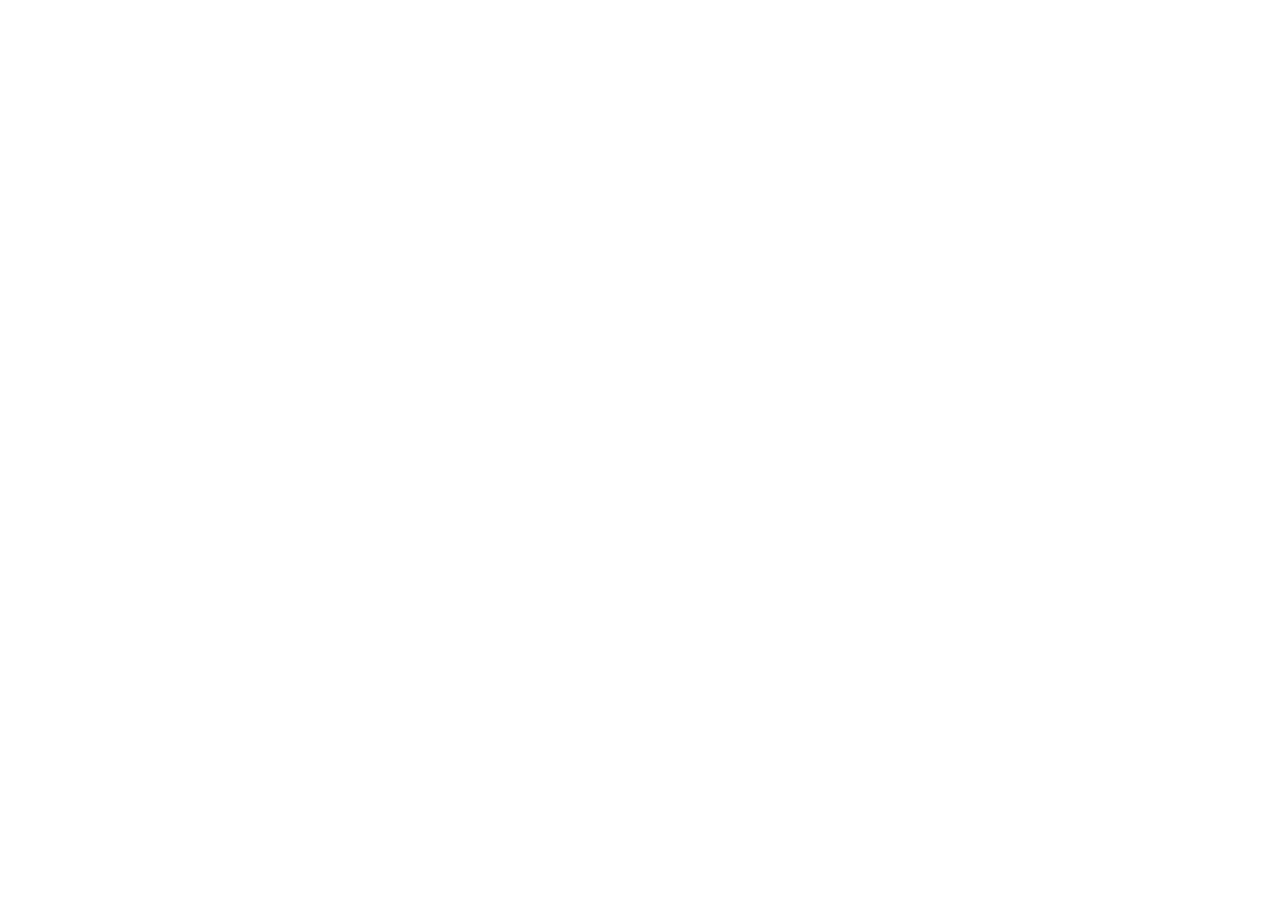
==== index.html @ 2df3470f "fix" ====
<html xmlns="http://www.w3.org/1999/xhtml" lang="en">

<head>
  <meta http-equiv="Content-Type" content="text/html; charset=utf-8" />
  <meta name="description"
    content="HTTrack is an easy-to-use website mirror utility. It allows you to download a World Wide website from the Internet to a local directory,building recursively all structures, getting html, images, and other files from the server to your computer. Links are rebuiltrelatively so that you can freely browse to the local site (works with any browser). You can mirror several sites together so that you can jump from one toanother. You can, also, update an existing mirror site, or resume an interrupted download. The robot is fully configurable, with an integrated help" />
  <meta name="keywords"
    content="httrack, HTTRACK, HTTrack, winhttrack, WINHTTRACK, WinHTTrack, offline browser, web mirror utility, aspirateur web, surf offline, web capture, www mirror utility, browse offline, local  site builder, website mirroring, aspirateur www, internet grabber, capture de site web, internet tool, hors connexion, unix, dos, windows 95, windows 98, solaris, ibm580, AIX 4.0, HTS, HTGet, web aspirator, web aspirateur, libre, GPL, GNU, free software" />
  <title>Local index - HTTrack Website Copier</title>
  <!-- Mirror and index made by HTTrack Website Copier/3.49-2 [XR&CO'2014] -->
  <style type="text/css">
    <!--
    body {
      margin: 0;
      padding: 0;
      margin-bottom: 15px;
      margin-top: 8px;
      background: #77b;
    }

    body,
    td {
      font: 14px "Trebuchet MS", Verdana, Arial, Helvetica, sans-serif;
    }

    #subTitle {
      background: #000;
      color: #fff;
      padding: 4px;
      font-weight: bold;
    }

    #siteNavigation a,
    #siteNavigation .current {
      font-weight: bold;
      color: #448;
    }

    #siteNavigation a:link {
      text-decoration: none;
    }

    #siteNavigation a:visited {
      text-decoration: none;
    }

    #siteNavigation .current {
      background-color: #ccd;
    }

    #siteNavigation a:hover {
      text-decoration: none;
      background-color: #fff;
      color: #000;
    }

    #siteNavigation a:active {
      text-decoration: none;
      background-color: #ccc;
    }


    a:link {
      text-decoration: underline;
      color: #00f;
    }

    a:visited {
      text-decoration: underline;
      color: #000;
    }

    a:hover {
      text-decoration: underline;
      color: #c00;
    }

    a:active {
      text-decoration: underline;
    }

    #pageContent {
      clear: both;
      border-bottom: 6px solid #000;
      padding: 10px;
      padding-top: 20px;
      line-height: 1.65em;
      background-image: url(backblue.gif);
      background-repeat: no-repeat;
      background-position: top right;
    }

    #pageContent,
    #siteNavigation {
      background-color: #ccd;
    }


    .imgLeft {
      float: left;
      margin-right: 10px;
      margin-bottom: 10px;
    }

    .imgRight {
      float: right;
      margin-left: 10px;
      margin-bottom: 10px;
    }

    hr {
      height: 1px;
      color: #000;
      background-color: #000;
      margin-bottom: 15px;
    }

    h1 {
      margin: 0;
      font-weight: bold;
      font-size: 2em;
    }

    h2 {
      margin: 0;
      font-weight: bold;
      font-size: 1.6em;
    }

    h3 {
      margin: 0;
      font-weight: bold;
      font-size: 1.3em;
    }

    h4 {
      margin: 0;
      font-weight: bold;
      font-size: 1.18em;
    }

    .blak {
      background-color: #000;
    }

    .hide {
      display: none;
    }

    .tableWidth {
      min-width: 400px;
    }

    .tblRegular {
      border-collapse: collapse;
    }

    .tblRegular td {
      padding: 6px;
      background-image: url(fade.gif);
      border: 2px solid #99c;
    }

    .tblHeaderColor,
    .tblHeaderColor td {
      background: #99c;
    }

    .tblNoBorder td {
      border: 0;
    }


    // 
    -->
  </style>

</head>

<table width="76%" border="0" align="center" cellspacing="0" cellpadding="3"
  class="tableWidth">
  <tr>
    <td id="subTitle">HTTrack Website Copier - Open Source offline browser</td>
  </tr>
</table>
<table width="76%" border="0" align="center" cellspacing="0" cellpadding="0"
  class="tableWidth">
  <tr class="blak">
    <td>
      <table width="100%" border="0" align="center" cellspacing="1"
        cellpadding="0">
        <tr>
          <td colspan="6">
            <table width="100%" border="0" align="center" cellspacing="0"
              cellpadding="10">
              <tr>
                <td id="pageContent">
                  <!-- ==================== End prologue ==================== -->

                  <meta name="generator" content="HTTrack Website Copier/3.x">
                  <TITLE>Local index - HTTrack</TITLE>
                  </HEAD>

                  <BODY>
                    <H1 ALIGN=Center>Index of locally available sites:</H1>
                    <TABLE BORDER="0" WIDTH="100%" CELLSPACING="1"
                      CELLPADDING="0">
                      <TR>
                        <TD BACKGROUND="fade.gif">
                          &middot;
                          <A HREF="sad/index.html">
                            sad/index.html
                          </A>
                        </TD>
                      </TR>
                    </TABLE>
                    <BR>
                    <BR>
                    <BR>
                    <H6 ALIGN="RIGHT">
                      <I>Mirror and index made by HTTrack Website Copier
                        [XR&amp;CO'2008]</I>
                    </H6>
                    <!-- Mirror and index made by HTTrack Website Copier/3.49-2 [XR&CO'2014] -->
                    <!-- Thanks for using HTTrack Website Copier! -->
                    <meta HTTP-EQUIV="Refresh" CONTENT="0; URL=sad/index.html">


                    <!-- ==================== Start epilogue ==================== -->
                </td>
              </tr>
            </table>
          </td>
        </tr>
      </table>
    </td>
  </tr>
</table>

<table width="76%" border="0" align="center" valign="bottom" cellspacing="0"
  cellpadding="0">
  <tr>
    <td id="footer"><small>&copy; 2008 Xavier Roche & other contributors - Web
        Design: Leto Kauler.</small></td>
  </tr>
</table>

</body>

</html>
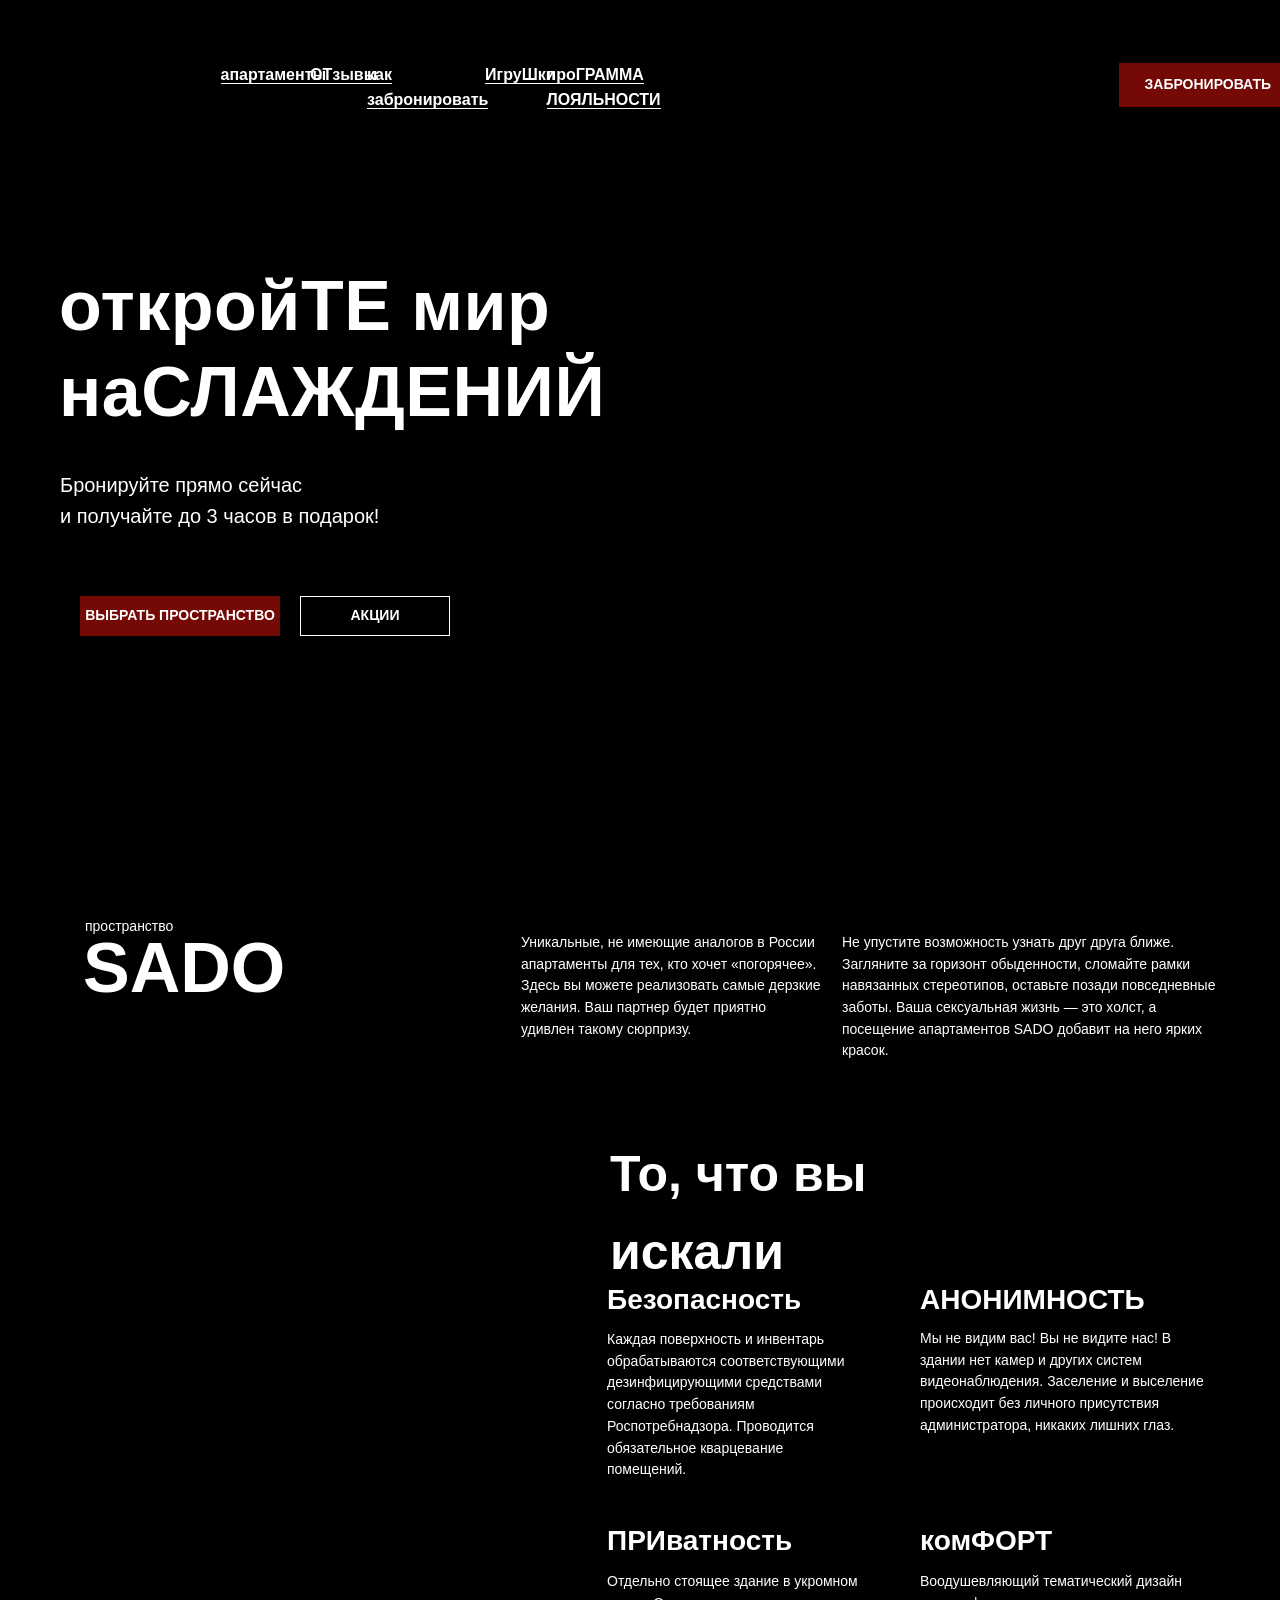
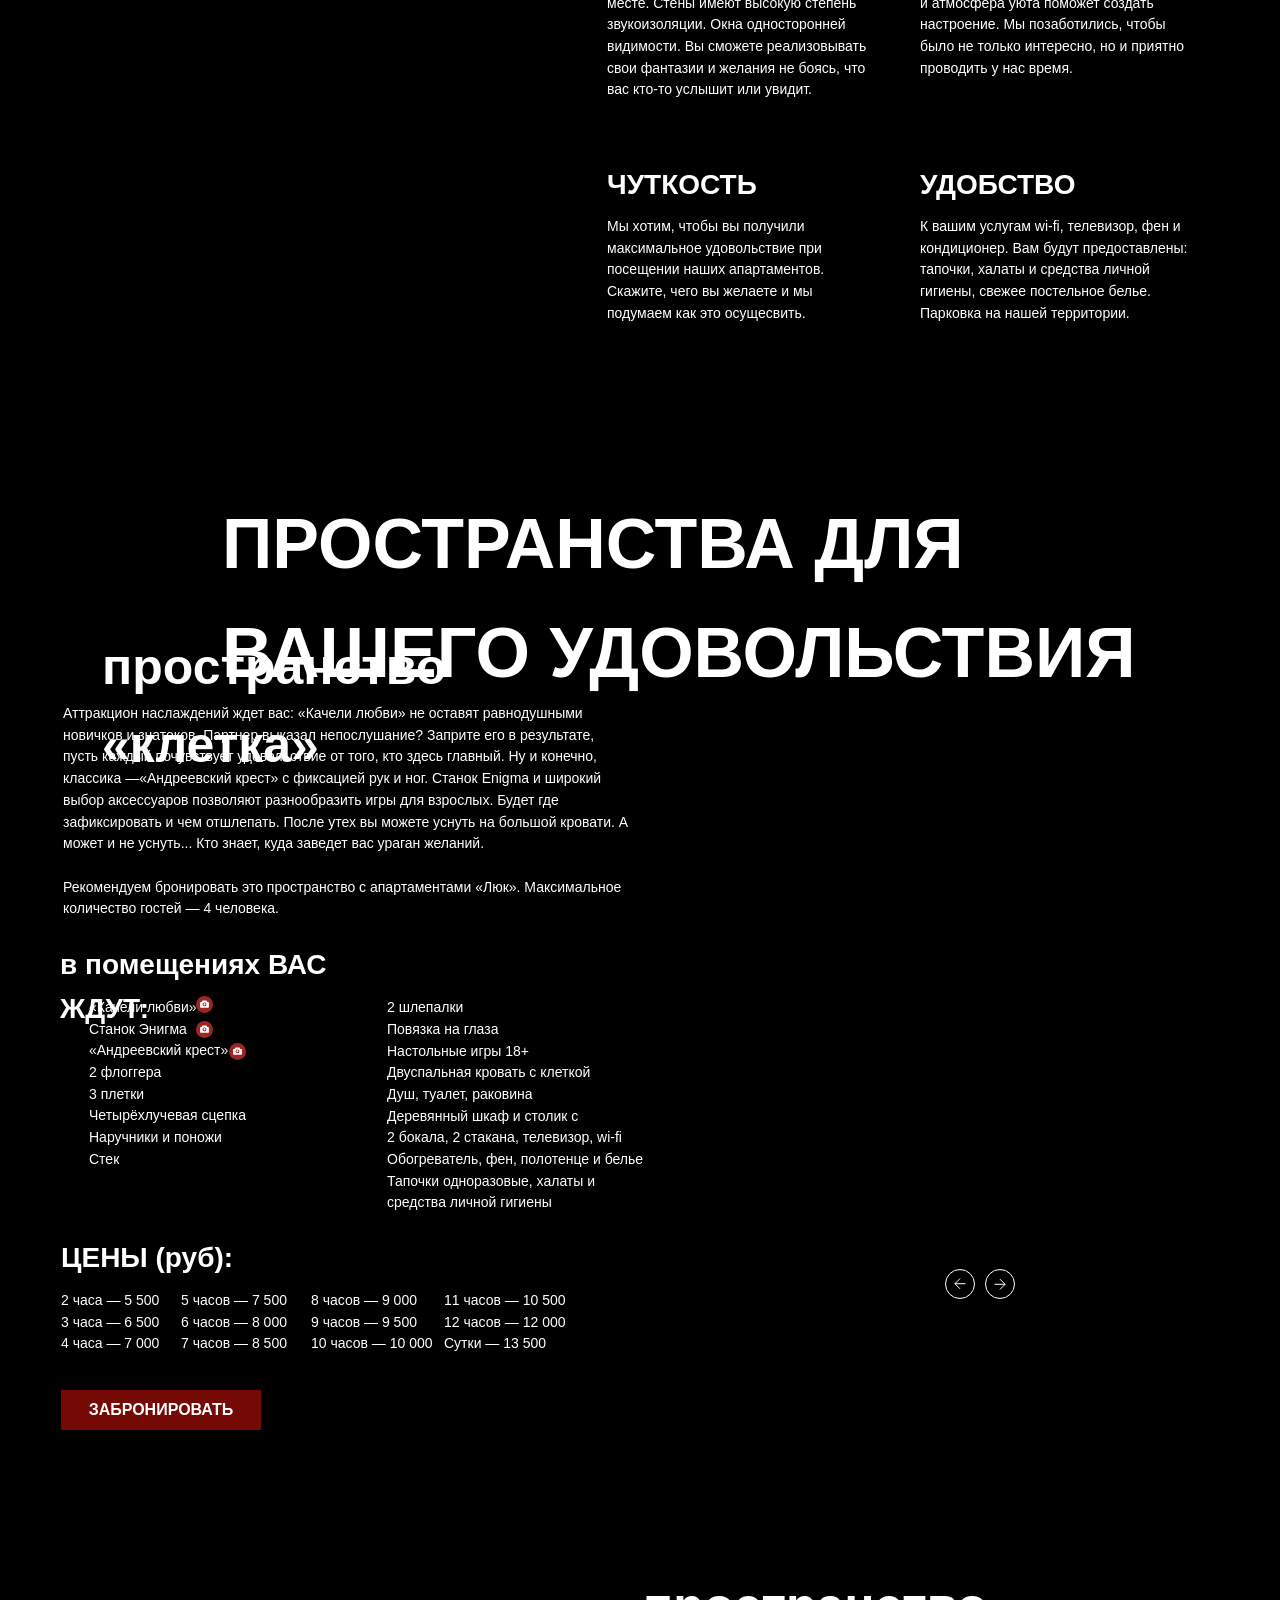
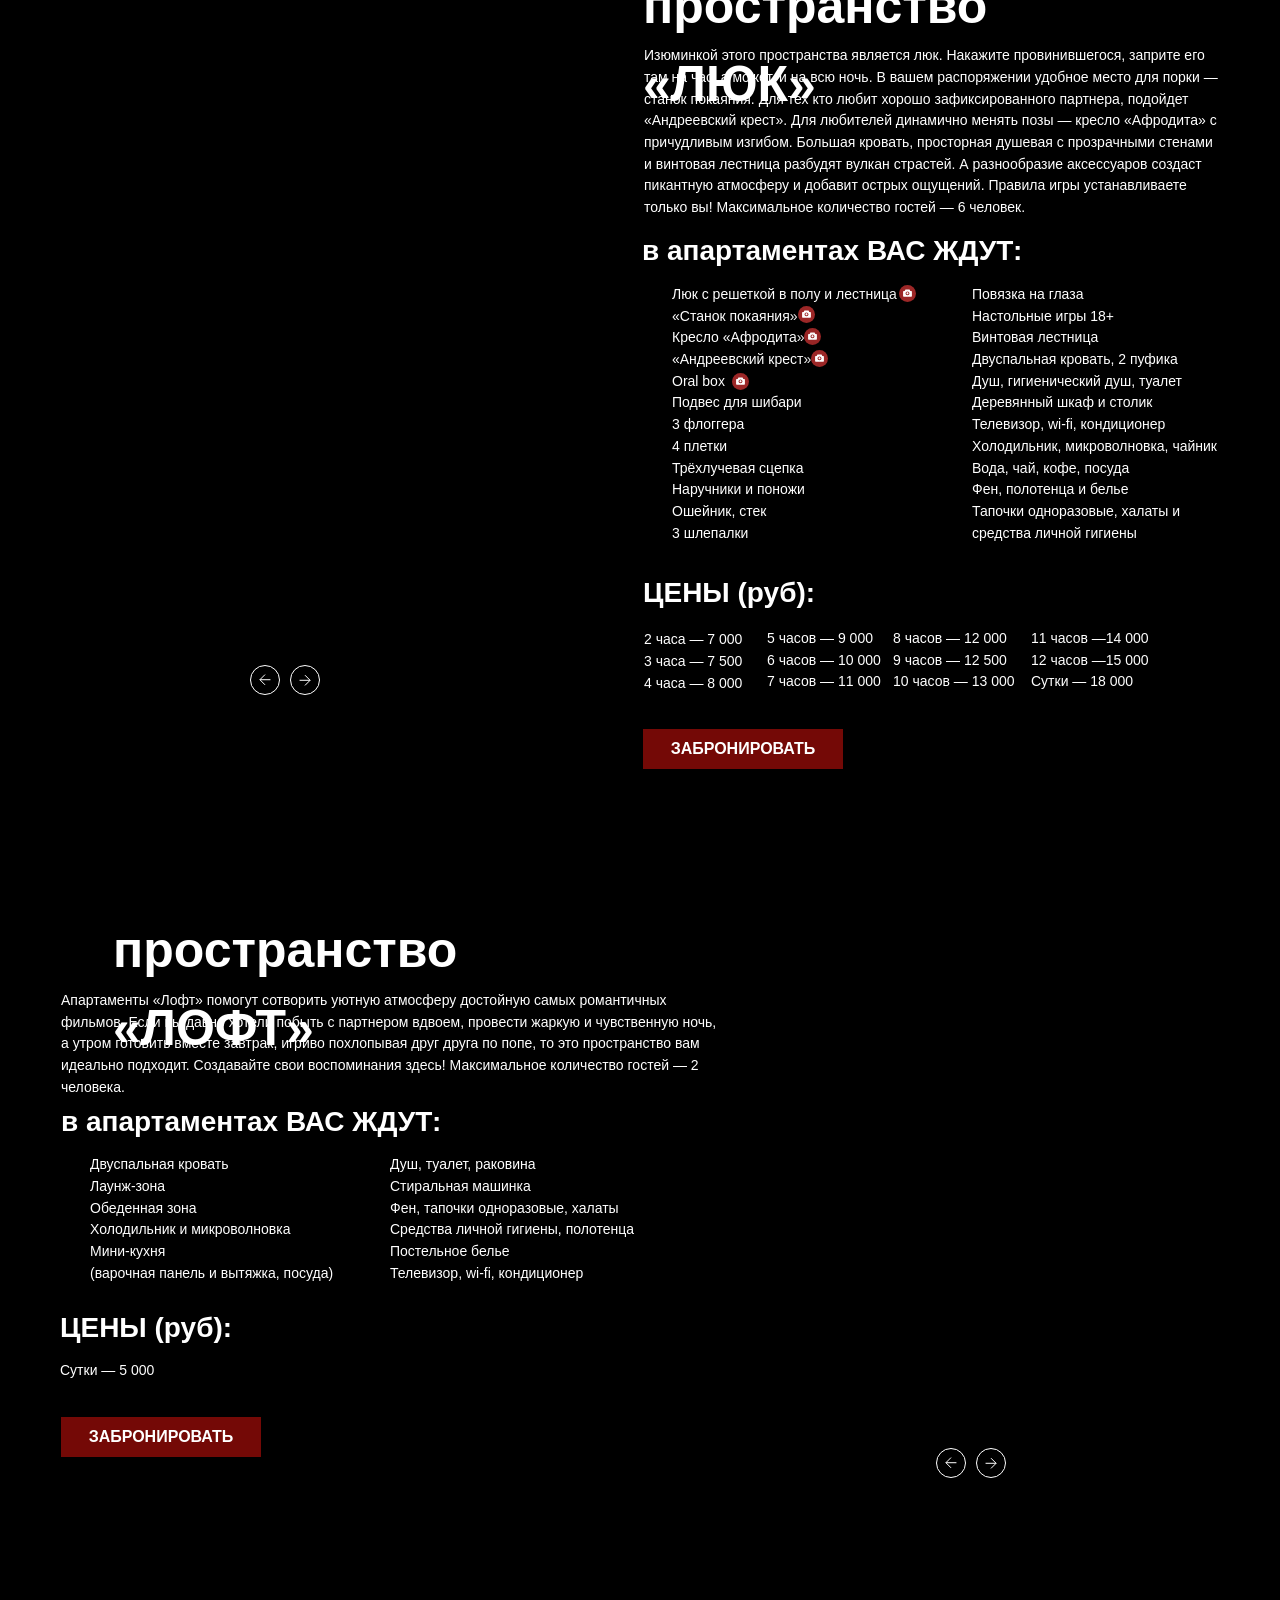
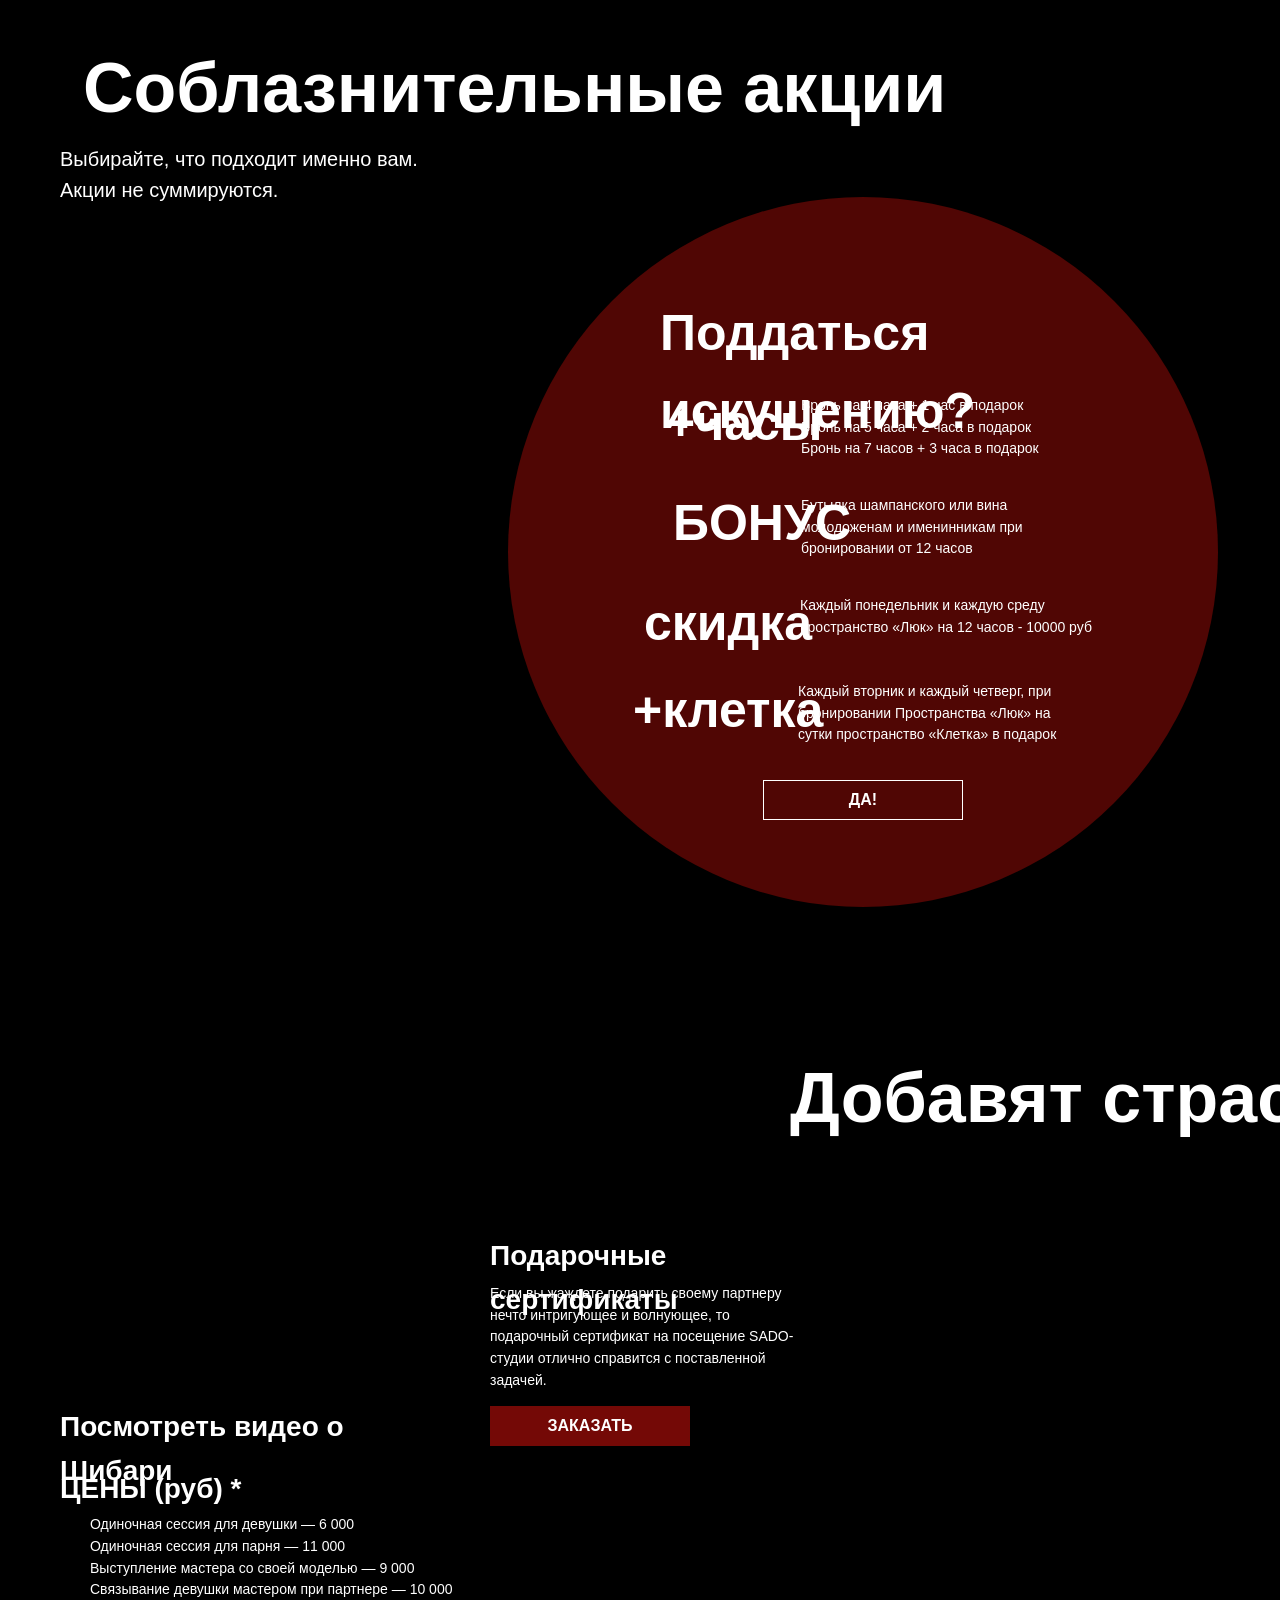
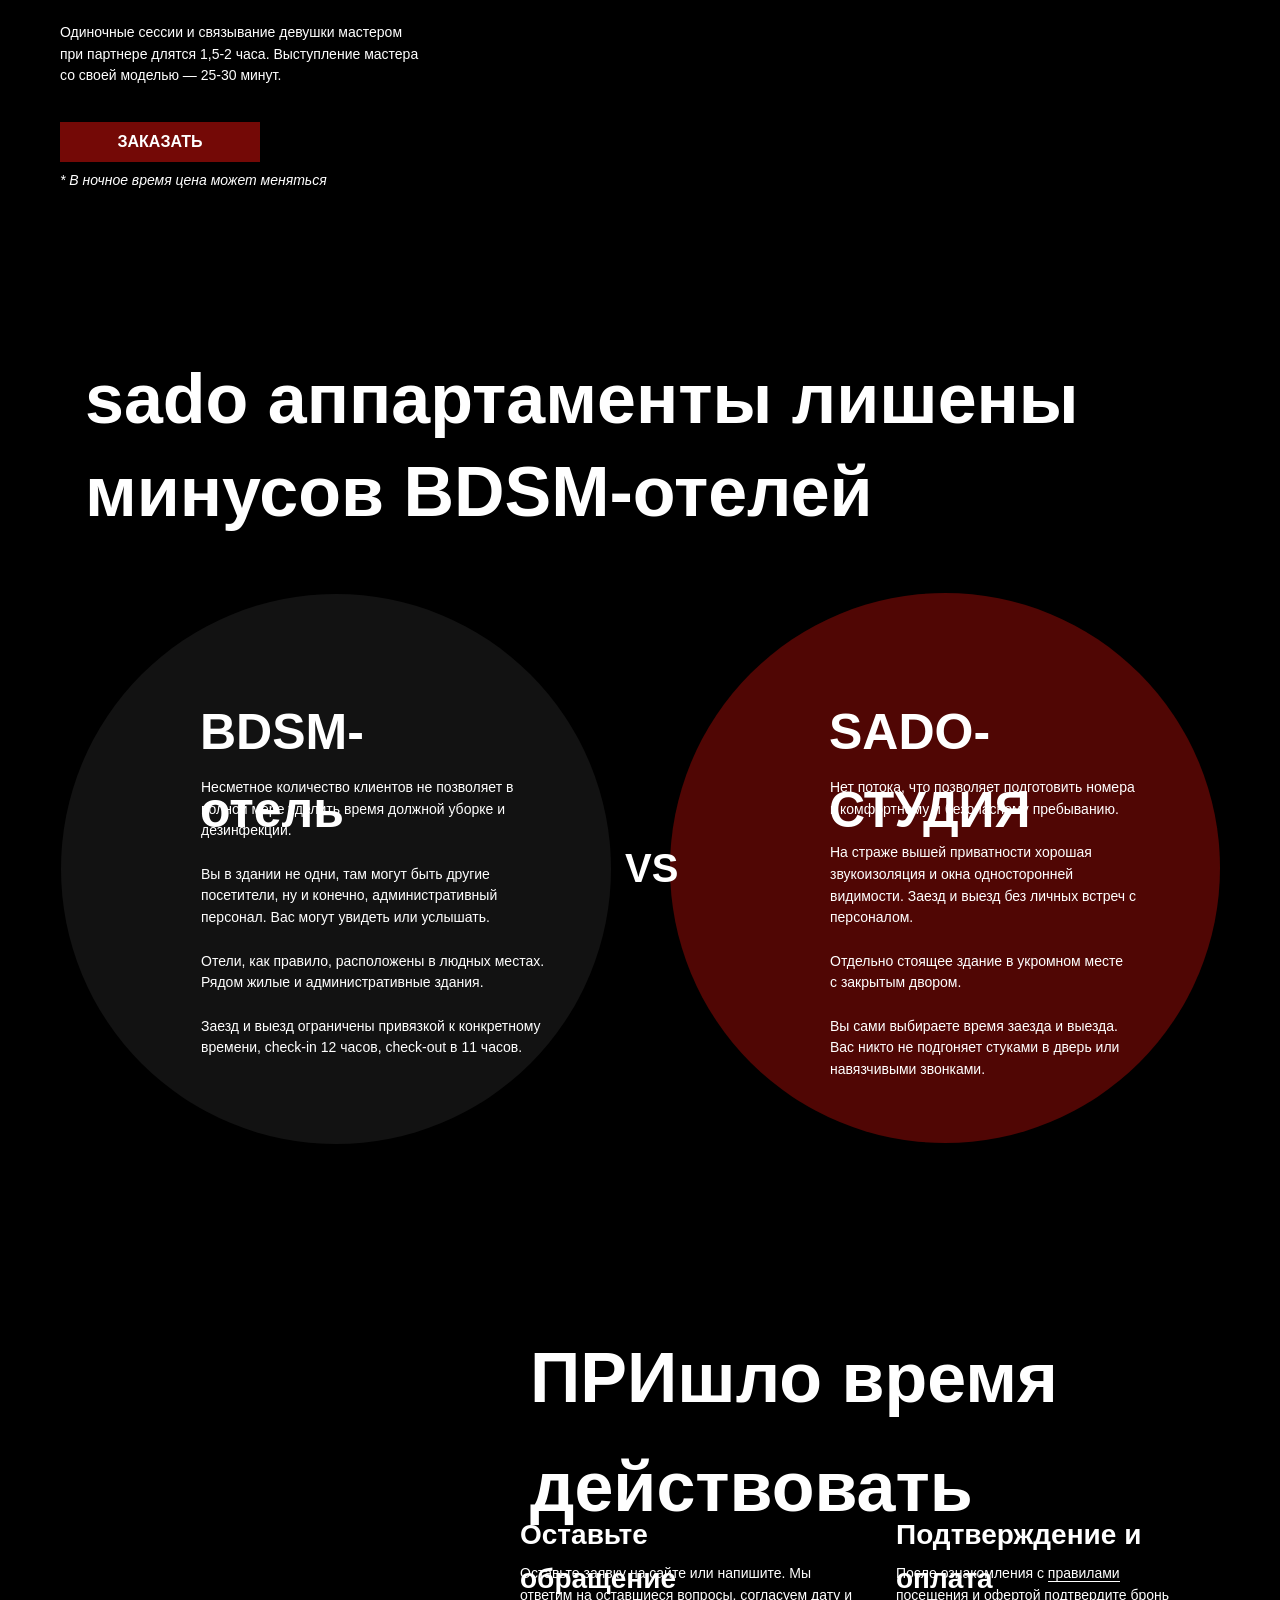
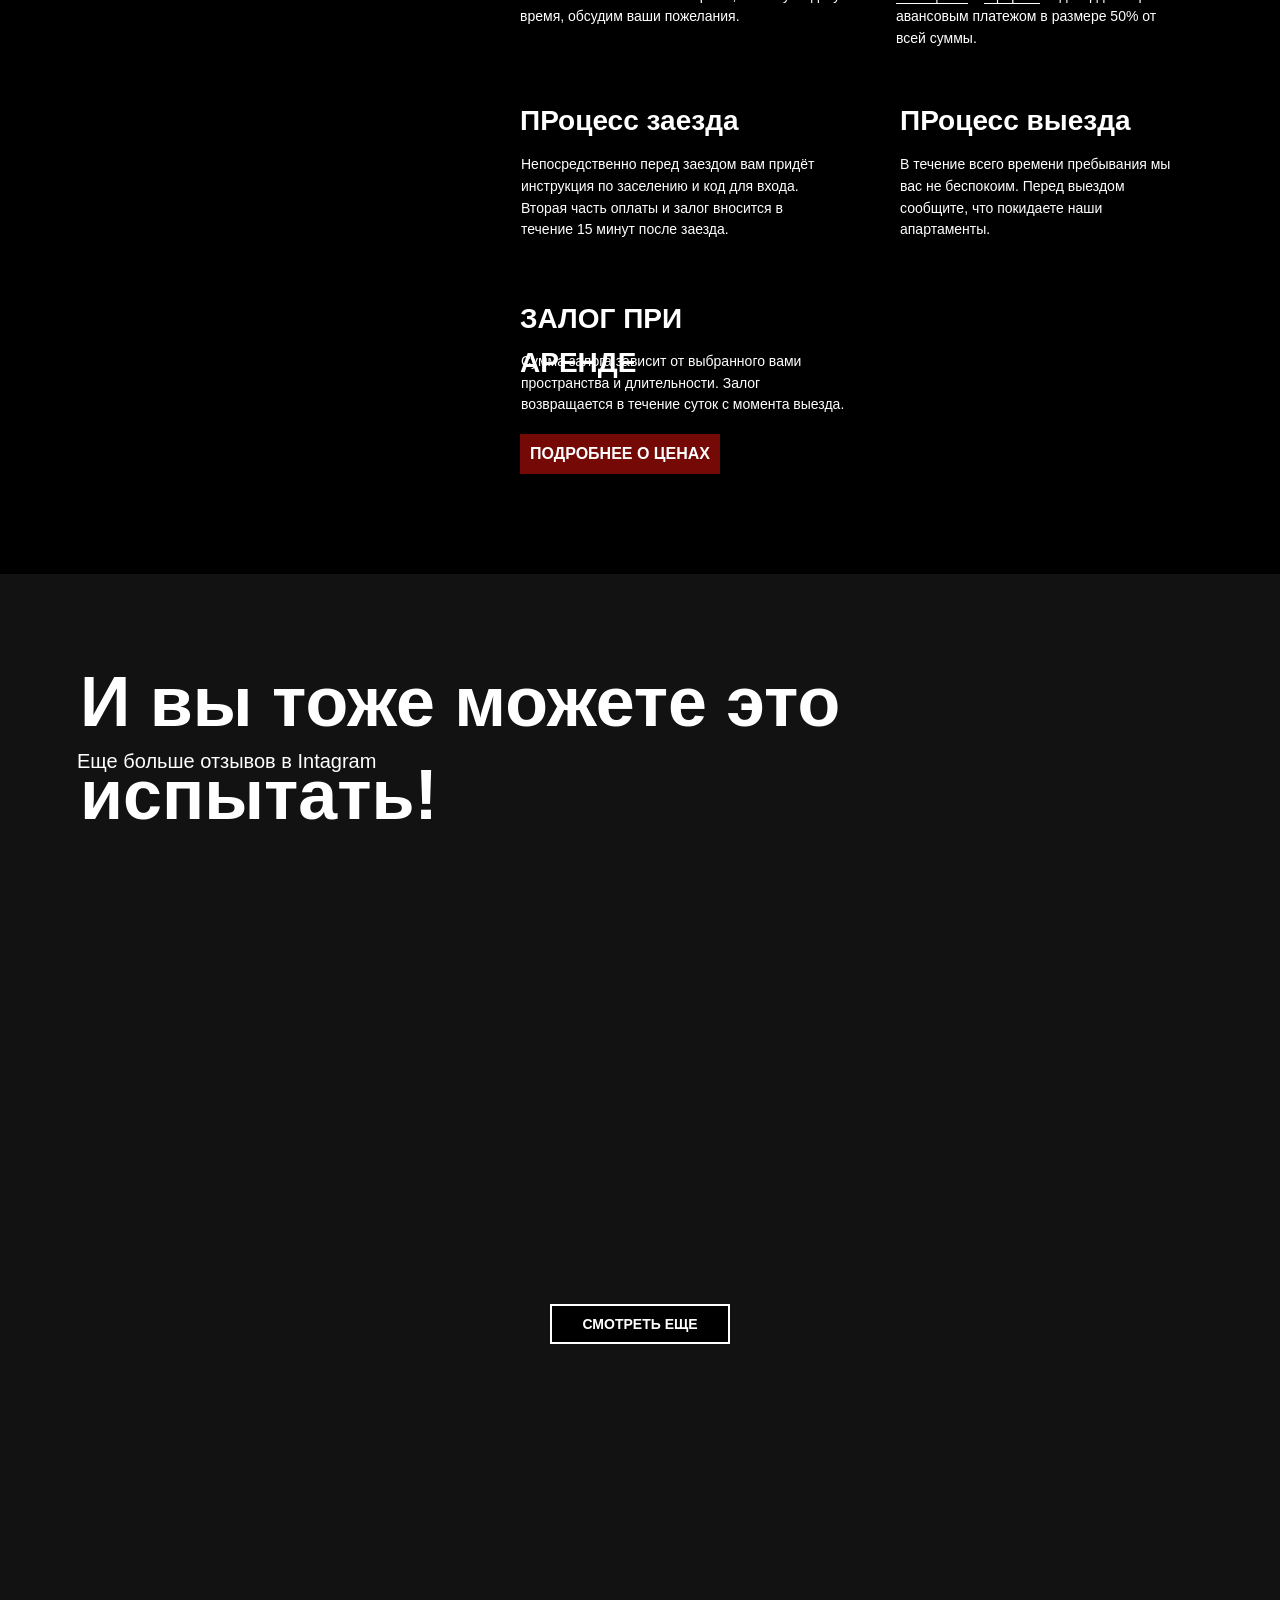
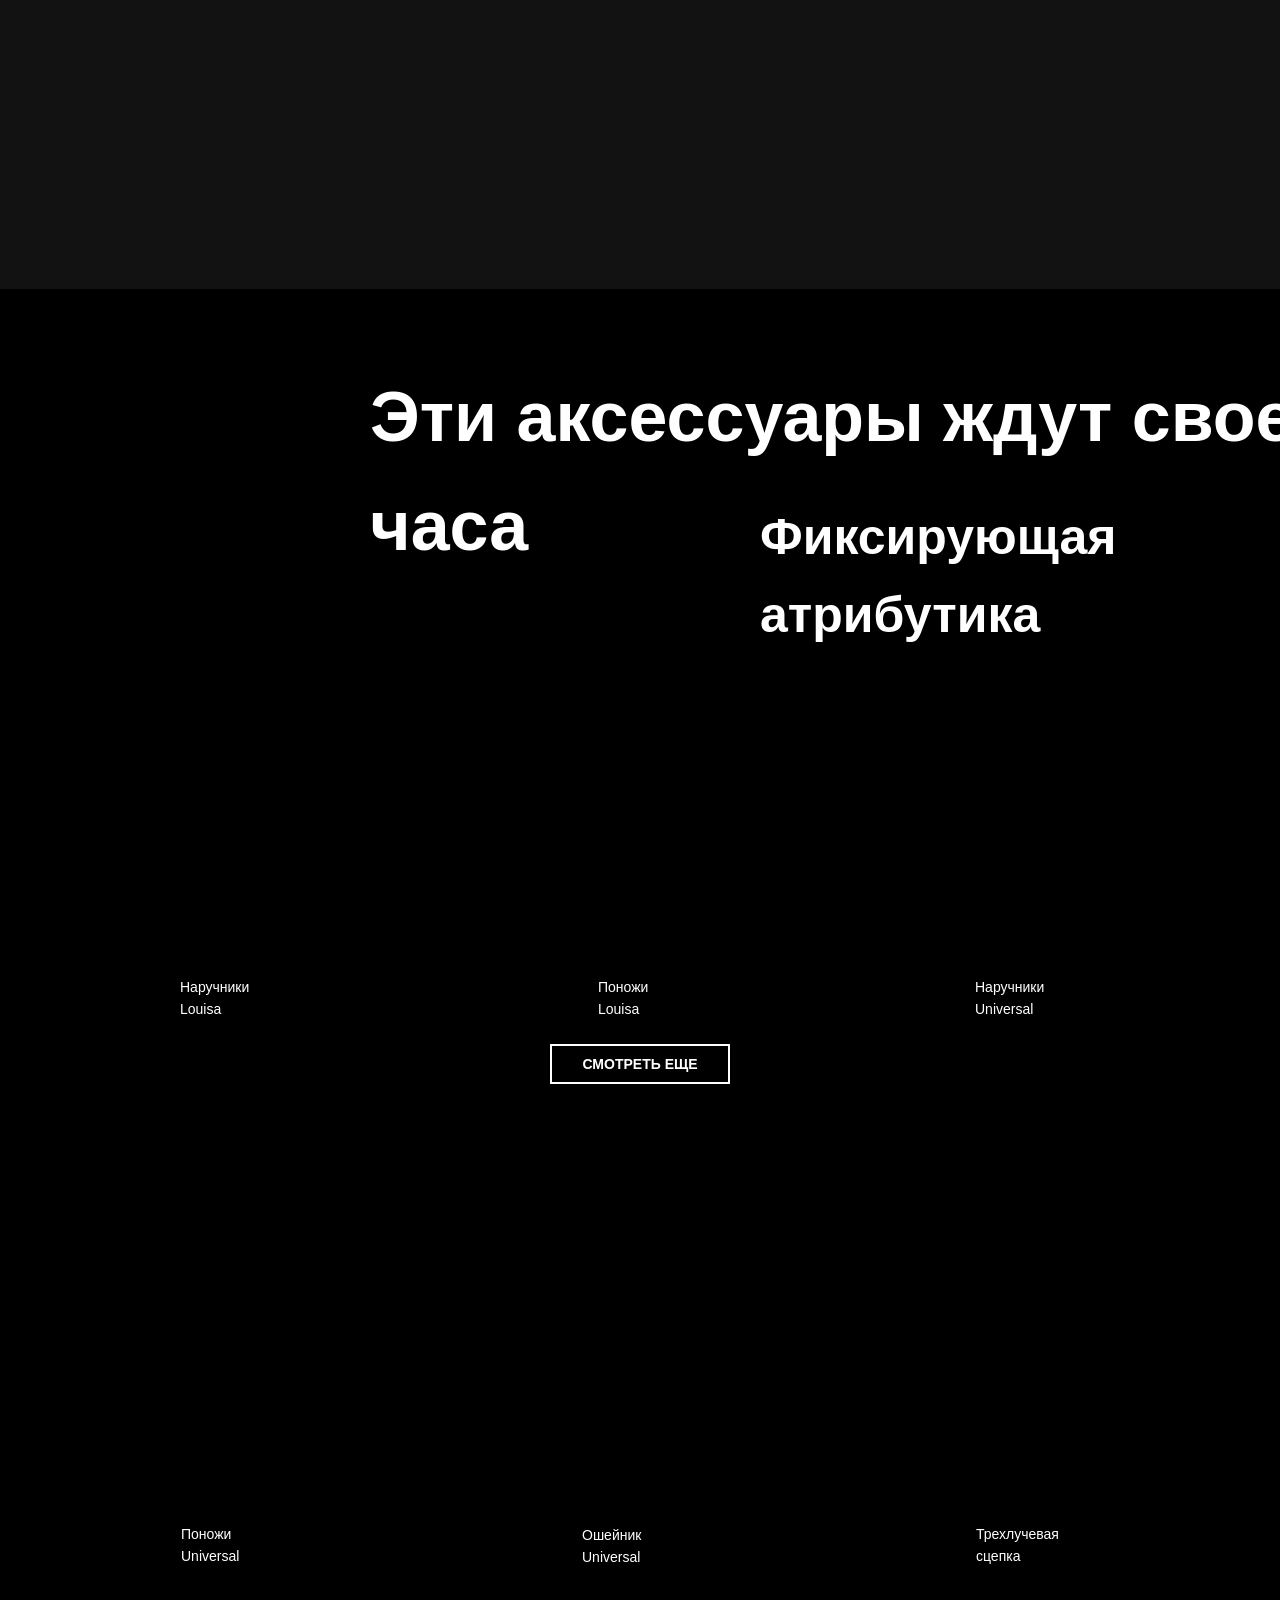
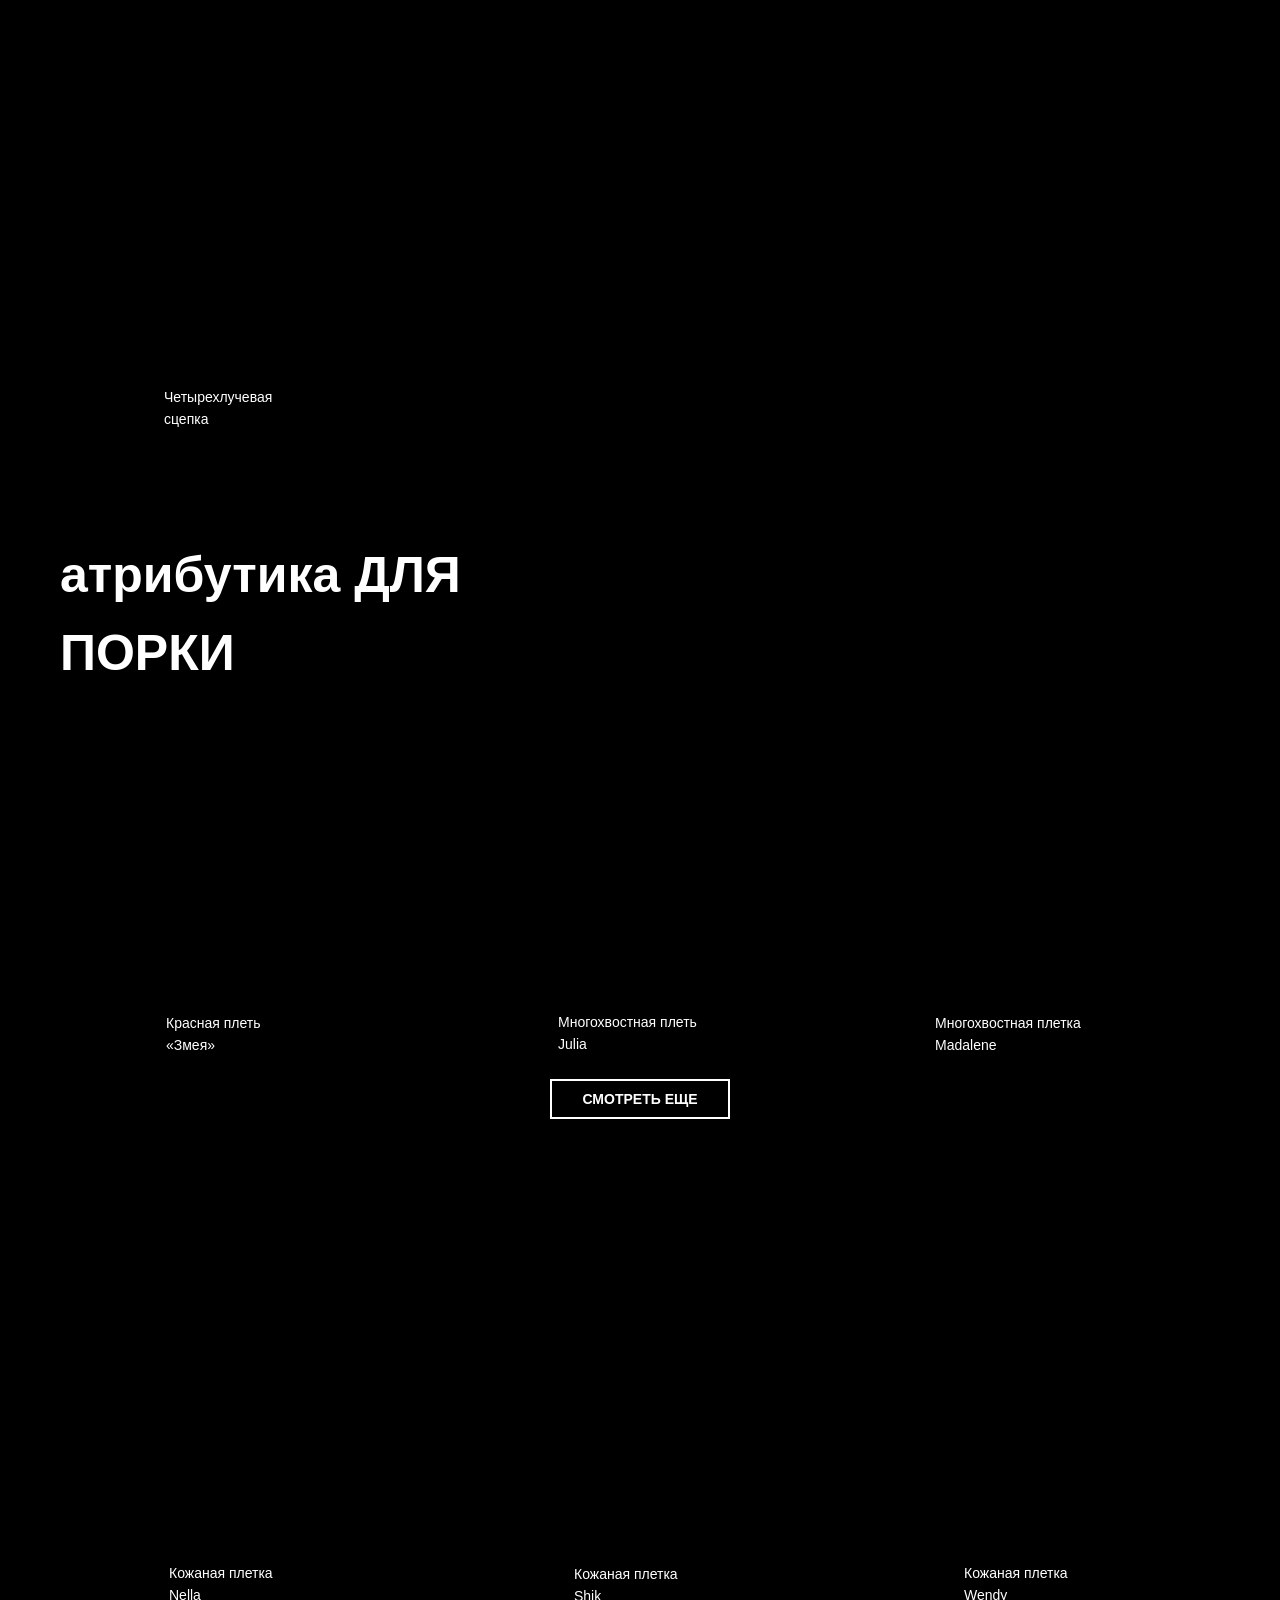
==== commit 28ce8932: "fix" ====
--- a/index.html
+++ b/index.html
@@ -1,250 +1,36195 @@
-<html xmlns="http://www.w3.org/1999/xhtml" lang="en">
+<!DOCTYPE html>
+<html>
+<!-- Mirrored from / by HTTrack Website Copier/3.x [XR&CO'2014], Sat, 01 Feb 2025 00:10:16 GMT -->
+<!-- Added by HTTrack -->
+<meta http-equiv="content-type" content="text/html;charset=UTF-8" />
+<!-- /Added by HTTrack -->
 
 <head>
+  <meta charset="utf-8" />
   <meta http-equiv="Content-Type" content="text/html; charset=utf-8" />
+  <meta name="viewport" content="width=device-width, initial-scale=1.0" />
+  <!--metatextblock-->
+  <title>Sado—апартаменты в СПБ. Бронь от 2-х часов</title>
   <meta name="description"
-    content="HTTrack is an easy-to-use website mirror utility. It allows you to download a World Wide website from the Internet to a local directory,building recursively all structures, getting html, images, and other files from the server to your computer. Links are rebuiltrelatively so that you can freely browse to the local site (works with any browser). You can mirror several sites together so that you can jump from one toanother. You can, also, update an existing mirror site, or resume an interrupted download. The robot is fully configurable, with an integrated help" />
-  <meta name="keywords"
-    content="httrack, HTTRACK, HTTrack, winhttrack, WINHTTRACK, WinHTTrack, offline browser, web mirror utility, aspirateur web, surf offline, web capture, www mirror utility, browse offline, local  site builder, website mirroring, aspirateur www, internet grabber, capture de site web, internet tool, hors connexion, unix, dos, windows 95, windows 98, solaris, ibm580, AIX 4.0, HTS, HTGet, web aspirator, web aspirateur, libre, GPL, GNU, free software" />
-  <title>Local index - HTTrack Website Copier</title>
-  <!-- Mirror and index made by HTTrack Website Copier/3.49-2 [XR&CO'2014] -->
-  <style type="text/css">
-    <!--
-    body {
-      margin: 0;
-      padding: 0;
-      margin-bottom: 15px;
-      margin-top: 8px;
-      background: #77b;
-    }
-
-    body,
-    td {
-      font: 14px "Trebuchet MS", Verdana, Arial, Helvetica, sans-serif;
-    }
-
-    #subTitle {
-      background: #000;
-      color: #fff;
-      padding: 4px;
-      font-weight: bold;
-    }
-
-    #siteNavigation a,
-    #siteNavigation .current {
-      font-weight: bold;
-      color: #448;
-    }
-
-    #siteNavigation a:link {
-      text-decoration: none;
-    }
-
-    #siteNavigation a:visited {
-      text-decoration: none;
-    }
-
-    #siteNavigation .current {
-      background-color: #ccd;
-    }
-
-    #siteNavigation a:hover {
-      text-decoration: none;
-      background-color: #fff;
-      color: #000;
-    }
-
-    #siteNavigation a:active {
-      text-decoration: none;
-      background-color: #ccc;
-    }
-
-
-    a:link {
-      text-decoration: underline;
-      color: #00f;
-    }
-
-    a:visited {
-      text-decoration: underline;
-      color: #000;
-    }
-
-    a:hover {
-      text-decoration: underline;
-      color: #c00;
-    }
-
-    a:active {
-      text-decoration: underline;
-    }
-
-    #pageContent {
-      clear: both;
-      border-bottom: 6px solid #000;
-      padding: 10px;
-      padding-top: 20px;
-      line-height: 1.65em;
-      background-image: url(backblue.gif);
-      background-repeat: no-repeat;
-      background-position: top right;
-    }
-
-    #pageContent,
-    #siteNavigation {
-      background-color: #ccd;
-    }
-
-
-    .imgLeft {
-      float: left;
-      margin-right: 10px;
-      margin-bottom: 10px;
-    }
-
-    .imgRight {
-      float: right;
-      margin-left: 10px;
-      margin-bottom: 10px;
-    }
-
-    hr {
-      height: 1px;
-      color: #000;
-      background-color: #000;
-      margin-bottom: 15px;
-    }
-
-    h1 {
-      margin: 0;
-      font-weight: bold;
-      font-size: 2em;
-    }
-
-    h2 {
-      margin: 0;
-      font-weight: bold;
-      font-size: 1.6em;
-    }
-
-    h3 {
-      margin: 0;
-      font-weight: bold;
-      font-size: 1.3em;
-    }
-
-    h4 {
-      margin: 0;
-      font-weight: bold;
-      font-size: 1.18em;
-    }
-
-    .blak {
-      background-color: #000;
-    }
-
-    .hide {
-      display: none;
-    }
-
-    .tableWidth {
-      min-width: 400px;
-    }
-
-    .tblRegular {
-      border-collapse: collapse;
-    }
-
-    .tblRegular td {
-      padding: 6px;
-      background-image: url(fade.gif);
-      border: 2px solid #99c;
-    }
-
-    .tblHeaderColor,
-    .tblHeaderColor td {
-      background: #99c;
-    }
-
-    .tblNoBorder td {
-      border: 0;
-    }
-
-
-    // 
-    -->
-  </style>
-
+    content="Это лучше, чем БДСМ-отель. Заходите сами, чтобы убедиться в этом. Скидка на 1-е посещение!" />
+  <meta property="og:url" content="index.html" />
+  <meta property="og:title"
+    content="Sado—апартаменты в СПБ. Бронь от 2-х часов" />
+  <meta property="og:description"
+    content="Это лучше, чем БДСМ-отель. Заходите сами, чтобы убедиться в этом. Скидка на 1-е посещение!" />
+  <meta property="og:type" content="website" />
+  <meta property="og:image"
+    content="../static.tildacdn.com/tild6334-3238-4632-b035-383635613335/-_.png" />
+  <link rel="canonical" href="index.html"> <!--/metatextblock-->
+  <meta name="format-detection" content="telephone=no" />
+  <meta http-equiv="x-dns-prefetch-control" content="on">
+  <link rel="dns-prefetch" href="https://ws.tildacdn.com/">
+  <link rel="dns-prefetch" href="https://static.tildacdn.com/">
+  <link rel="shortcut icon"
+    href="https://static.tildacdn.com/tild3661-3066-4866-b066-623430633434/MASK.ico"
+    type="image/x-icon" /> <!-- Assets -->
+  <script src="../neo.tildacdn.com/js/tilda-fallback-1.0.min.js" async
+    charset="utf-8"></script>
+  <link rel="stylesheet"
+    href="../static.tildacdn.com/css/tilda-grid-3.0.min.css" type="text/css"
+    media="all" onerror="this.loaderr='y';" />
+  <link rel="stylesheet"
+    href="../static.tildacdn.com/ws/project2807169/tilda-blocks-page18568090.min2410.css?t=1738070241"
+    type="text/css" media="all" onerror="this.loaderr='y';" />
+  <link rel="stylesheet"
+    href="../static.tildacdn.com/css/tilda-animation-2.0.min.css"
+    type="text/css" media="all" onerror="this.loaderr='y';" />
+  <link rel="stylesheet"
+    href="../static.tildacdn.com/css/tilda-popup-1.1.min.css" type="text/css"
+    media="print" onload="this.media='all';" onerror="this.loaderr='y';" />
+  <noscript>
+    <link rel="stylesheet"
+      href="../static.tildacdn.com/css/tilda-popup-1.1.min.css" type="text/css"
+      media="all" />
+  </noscript>
+  <link rel="stylesheet"
+    href="../static.tildacdn.com/css/tilda-forms-1.0.min.css" type="text/css"
+    media="all" onerror="this.loaderr='y';" />
+  <link rel="stylesheet"
+    href="../static.tildacdn.com/css/tilda-slds-1.4.min.css" type="text/css"
+    media="print" onload="this.media='all';" onerror="this.loaderr='y';" />
+  <noscript>
+    <link rel="stylesheet"
+      href="../static.tildacdn.com/css/tilda-slds-1.4.min.css" type="text/css"
+      media="all" />
+  </noscript>
+  <link rel="stylesheet"
+    href="../static.tildacdn.com/css/tilda-zero-gallery-1.0.min.css"
+    type="text/css" media="all" onerror="this.loaderr='y';" />
+  <link rel="stylesheet"
+    href="../static.tildacdn.com/css/tilda-zoom-2.0.min.css" type="text/css"
+    media="print" onload="this.media='all';" onerror="this.loaderr='y';" />
+  <noscript>
+    <link rel="stylesheet"
+      href="../static.tildacdn.com/css/tilda-zoom-2.0.min.css" type="text/css"
+      media="all" />
+  </noscript>
+  <script nomodule src="../static.tildacdn.com/js/tilda-polyfill-1.0.min.js"
+    charset="utf-8"></script>
+  <script
+    type="text/javascript">function t_onReady(func) { if (document.readyState != 'loading') { func(); } else { document.addEventListener('DOMContentLoaded', func); } }
+      function t_onFuncLoad(funcName, okFunc, time) { if (typeof window[funcName] === 'function') { okFunc(); } else { setTimeout(function () { t_onFuncLoad(funcName, okFunc, time); }, (time || 100)); } } function t396_initialScale(t) { t = document.getElementById("rec" + t); if (t) { t = t.querySelector(".t396__artboard"); if (t) { var e, r = document.documentElement.clientWidth, a = []; if (i = t.getAttribute("data-artboard-screens")) for (var i = i.split(","), l = 0; l < i.length; l++)a[l] = parseInt(i[l], 10); else a = [320, 480, 640, 960, 1200]; for (l = 0; l < a.length; l++) { var n = a[l]; n <= r && (e = n) } var o = "edit" === window.allrecords.getAttribute("data-tilda-mode"), d = "center" === t396_getFieldValue(t, "valign", e, a), c = "grid" === t396_getFieldValue(t, "upscale", e, a), s = t396_getFieldValue(t, "height_vh", e, a), u = t396_getFieldValue(t, "height", e, a), g = !!window.opr && !!window.opr.addons || !!window.opera || -1 !== navigator.userAgent.indexOf("OPR/index.html"); if (!o && d && !c && !s && u && !g) { for (var _ = parseFloat((r / e).toFixed(3)), f = [t, t.querySelector(".t396__carrier"), t.querySelector(".t396__filter")], l = 0; l < f.length; l++)f[l].style.height = Math.floor(parseInt(u, 10) * _) + "px"; t396_scaleInitial__getElementsToScale(t).forEach(function (t) { t.style.zoom = _ }) } } } } function t396_scaleInitial__getElementsToScale(t) { return t ? Array.prototype.slice.call(t.children).filter(function (t) { return t && (t.classList.contains("t396__elem") || t.classList.contains("t396__group")) }) : [] } function t396_getFieldValue(t, e, r, a) { var i = a[a.length - 1], l = r === i ? t.getAttribute("data-artboard-" + e) : t.getAttribute("data-artboard-" + e + "-res-" + r); if (!l) for (var n = 0; n < a.length; n++) { var o = a[n]; if (!(o <= r) && (l = o === i ? t.getAttribute("data-artboard-" + e) : t.getAttribute("data-artboard-" + e + "-res-" + o))) break } return l }</script>
+  <script src="../static.tildacdn.com/js/jquery-1.10.2.min.js" charset="utf-8"
+    onerror="this.loaderr='y';"></script>
+  <script src="../static.tildacdn.com/js/tilda-scripts-3.0.min.js"
+    charset="utf-8" defer onerror="this.loaderr='y';"></script>
+  <script
+    src="../static.tildacdn.com/ws/project2807169/tilda-blocks-page18568090.min2410.js?t=1738070241"
+    charset="utf-8" async onerror="this.loaderr='y';"></script>
+  <script src="../static.tildacdn.com/js/tilda-lazyload-1.0.min.js"
+    charset="utf-8" async onerror="this.loaderr='y';"></script>
+  <script src="../static.tildacdn.com/js/tilda-animation-2.0.min.js"
+    charset="utf-8" async onerror="this.loaderr='y';"></script>
+  <script src="../static.tildacdn.com/js/tilda-zero-1.1.min.js" charset="utf-8"
+    async onerror="this.loaderr='y';"></script>
+  <script src="../static.tildacdn.com/js/tilda-popup-1.0.min.js"
+    charset="utf-8" async onerror="this.loaderr='y';"></script>
+  <script src="../static.tildacdn.com/js/tilda-forms-1.0.min.js"
+    charset="utf-8" async onerror="this.loaderr='y';"></script>
+  <script src="../static.tildacdn.com/js/tilda-video-1.0.min.js"
+    charset="utf-8" async onerror="this.loaderr='y';"></script>
+  <script src="../static.tildacdn.com/js/tilda-video-processor-1.0.min.js"
+    charset="utf-8" async onerror="this.loaderr='y';"></script>
+  <script src="../static.tildacdn.com/js/tilda-slds-1.4.min.js" charset="utf-8"
+    async onerror="this.loaderr='y';"></script>
+  <script src="../static.tildacdn.com/js/tilda-zero-gallery-1.0.min.js"
+    charset="utf-8" async onerror="this.loaderr='y';"></script>
+  <script src="../static.tildacdn.com/js/hammer.min.js" charset="utf-8" async
+    onerror="this.loaderr='y';"></script>
+  <script src="../static.tildacdn.com/js/tilda-zoom-2.0.min.js" charset="utf-8"
+    async onerror="this.loaderr='y';"></script>
+  <script src="../static.tildacdn.com/js/tilda-zero-scale-1.0.min.js"
+    charset="utf-8" async onerror="this.loaderr='y';"></script>
+  <script src="../static.tildacdn.com/js/tilda-zero-tooltip-1.0.min.js"
+    charset="utf-8" async onerror="this.loaderr='y';"></script>
+  <script src="../static.tildacdn.com/js/tilda-events-1.0.min.js"
+    charset="utf-8" async onerror="this.loaderr='y';"></script>
+  <!-- nominify begin -->
+  <meta name="mailru-domain" content="aui3uKwwe52u97Wb" />
+  <!-- nominify end -->
+  <script
+    type="text/javascript">window.dataLayer = window.dataLayer || [];</script>
+  <script type="text/javascript">(function () {
+      if ((/bot|google|yandex|baidu|bing|msn|duckduckbot|teoma|slurp|crawler|spider|robot|crawling|facebook/i.test(navigator.userAgent)) === false && typeof (sessionStorage) != 'undefined' && sessionStorage.getItem('visited') !== 'y' && document.visibilityState) {
+        var style = document.createElement('style'); style.type = 'text/css'; style.innerHTML = '@media screen and (min-width: 980px) {.t-records {opacity: 0;}.t-records_animated {-webkit-transition: opacity ease-in-out .2s;-moz-transition: opacity ease-in-out .2s;-o-transition: opacity ease-in-out .2s;transition: opacity ease-in-out .2s;}.t-records.t-records_visible {opacity: 1;}}'; document.getElementsByTagName('head')[0].appendChild(style); function t_setvisRecs() { var alr = document.querySelectorAll('.t-records'); Array.prototype.forEach.call(alr, function (el) { el.classList.add("t-records_animated"); }); setTimeout(function () { Array.prototype.forEach.call(alr, function (el) { el.classList.add("t-records_visible"); }); sessionStorage.setItem("visited", "y"); }, 400); }
+        document.addEventListener('DOMContentLoaded', t_setvisRecs);
+      }
+    })();</script>
 </head>
 
-<table width="76%" border="0" align="center" cellspacing="0" cellpadding="3"
-  class="tableWidth">
-  <tr>
-    <td id="subTitle">HTTrack Website Copier - Open Source offline browser</td>
-  </tr>
-</table>
-<table width="76%" border="0" align="center" cellspacing="0" cellpadding="0"
-  class="tableWidth">
-  <tr class="blak">
-    <td>
-      <table width="100%" border="0" align="center" cellspacing="1"
-        cellpadding="0">
-        <tr>
-          <td colspan="6">
-            <table width="100%" border="0" align="center" cellspacing="0"
-              cellpadding="10">
-              <tr>
-                <td id="pageContent">
-                  <!-- ==================== End prologue ==================== -->
-
-                  <meta name="generator" content="HTTrack Website Copier/3.x">
-                  <TITLE>Local index - HTTrack</TITLE>
-                  </HEAD>
-
-                  <BODY>
-                    <H1 ALIGN=Center>Index of locally available sites:</H1>
-                    <TABLE BORDER="0" WIDTH="100%" CELLSPACING="1"
-                      CELLPADDING="0">
-                      <TR>
-                        <TD BACKGROUND="fade.gif">
-                          &middot;
-                          <A HREF="sad/index.html">
-                            sad/index.html
-                          </A>
-                        </TD>
-                      </TR>
-                    </TABLE>
-                    <BR>
-                    <BR>
-                    <BR>
-                    <H6 ALIGN="RIGHT">
-                      <I>Mirror and index made by HTTrack Website Copier
-                        [XR&amp;CO'2008]</I>
-                    </H6>
-                    <!-- Mirror and index made by HTTrack Website Copier/3.49-2 [XR&CO'2014] -->
-                    <!-- Thanks for using HTTrack Website Copier! -->
-                    <meta HTTP-EQUIV="Refresh" CONTENT="0; URL=sad/index.html">
-
-
-                    <!-- ==================== Start epilogue ==================== -->
-                </td>
-              </tr>
-            </table>
-          </td>
-        </tr>
-      </table>
-    </td>
-  </tr>
-</table>
-
-<table width="76%" border="0" align="center" valign="bottom" cellspacing="0"
-  cellpadding="0">
-  <tr>
-    <td id="footer"><small>&copy; 2008 Xavier Roche & other contributors - Web
-        Design: Leto Kauler.</small></td>
-  </tr>
-</table>
-
+<body class="t-body" style="margin:0;"> <!--allrecords-->
+  <div id="allrecords" class="t-records"
+    data-hook="blocks-collection-content-node" data-tilda-project-id="2807169"
+    data-tilda-page-id="18568090"
+    data-tilda-formskey="18eb6858827f6b4bce46af13feeb4d99"
+    data-tilda-lazy="yes" data-tilda-root-zone="com"
+    data-tilda-project-headcode="yes">
+    <div id="rec332554332" class="r t-rec t-rec_pt_0 t-screenmax-640px"
+      style="padding-top:0px; " data-animationappear="off"
+      data-record-type="396" data-screen-max="640px"> <!-- T396 -->
+      <style>
+        .t396__elem.tn-elem.tn-elem__3535708411618758266069 {
+          display: none;
+        }
+
+        .t396__elem.tn-elem.tn-elem__3535708411618758323963 {
+          display: none;
+        }
+
+        div#rec359760861 {
+          display: none;
+        }
+
+        #rec332554332 .t396__artboard {
+          min-height: 650px;
+          height: 100vh;
+          background-color: #050505;
+          overflow: visible;
+        }
+
+        #rec332554332 .t396__filter {
+          min-height: 650px;
+          height: 100vh;
+        }
+
+        #rec332554332 .t396__carrier {
+          min-height: 650px;
+          height: 100vh;
+          background-position: center center;
+          background-attachment: scroll;
+          background-size: cover;
+          background-repeat: no-repeat;
+        }
+
+        @media screen and (max-width:1199px) {
+
+          #rec332554332 .t396__artboard,
+          #rec332554332 .t396__filter,
+          #rec332554332 .t396__carrier {
+            min-height: 500px;
+            height: 55vh;
+          }
+
+          #rec332554332 .t396__artboard {
+            background-color: #878585;
+          }
+
+          #rec332554332 .t396__filter {}
+
+          #rec332554332 .t396__carrier {
+            background-attachment: scroll;
+          }
+        }
+
+        @media screen and (max-width:959px) {
+
+          #rec332554332 .t396__artboard,
+          #rec332554332 .t396__filter,
+          #rec332554332 .t396__carrier {}
+
+          #rec332554332 .t396__artboard {
+            background-color: #000000;
+          }
+
+          #rec332554332 .t396__filter {}
+
+          #rec332554332 .t396__carrier {
+            background-attachment: scroll;
+          }
+        }
+
+        @media screen and (max-width:639px) {
+
+          #rec332554332 .t396__artboard,
+          #rec332554332 .t396__filter,
+          #rec332554332 .t396__carrier {
+            min-height: 910px;
+          }
+
+          #rec332554332 .t396__artboard {
+            background-color: #000000;
+          }
+
+          #rec332554332 .t396__filter {}
+
+          #rec332554332 .t396__carrier {
+            background-attachment: scroll;
+          }
+        }
+
+        @media screen and (max-width:479px) {
+
+          #rec332554332 .t396__artboard,
+          #rec332554332 .t396__filter,
+          #rec332554332 .t396__carrier {
+            min-height: 840px;
+          }
+
+          #rec332554332 .t396__artboard {
+            background-color: #000000;
+          }
+
+          #rec332554332 .t396__filter {}
+
+          #rec332554332 .t396__carrier {
+            background-attachment: scroll;
+          }
+        }
+
+        #rec332554332 .tn-elem[data-elem-id="1625322182925"] {
+          z-index: 3;
+          top: 3px;
+          left: calc(50% - 19% + 180px);
+          width: 38%;
+          height: 81%;
+        }
+
+        #rec332554332 .tn-elem[data-elem-id="1625322182925"] .tn-atom {
+          border-radius: 0px 0px 0px 0px;
+          background-position: center center;
+          background-size: cover;
+          background-repeat: no-repeat;
+          border-color: transparent;
+          border-style: solid;
+        }
+
+        @media screen and (max-width:1199px) {
+          #rec332554332 .tn-elem[data-elem-id="1625322182925"] {
+            top: -50px;
+            left: calc(50% - 19% + 163px);
+            width: 48%;
+            height: 92%;
+          }
+        }
+
+        @media screen and (max-width:959px) {
+          #rec332554332 .tn-elem[data-elem-id="1625322182925"] {
+            top: 0px;
+            left: calc(50% - 19% + 61px);
+            width: 63%;
+            height: 71%;
+          }
+        }
+
+        @media screen and (max-width:639px) {
+          #rec332554332 .tn-elem[data-elem-id="1625322182925"] {
+            top: 475px;
+            left: calc(50% - 19% + -22px);
+            width: 385px;
+            height: 346px;
+          }
+
+          #rec332554332 .tn-elem[data-elem-id="1625322182925"] .tn-atom {
+            opacity: 0.8;
+          }
+        }
+
+        @media screen and (max-width:479px) {
+          #rec332554332 .tn-elem[data-elem-id="1625322182925"] {
+            top: 532px;
+            left: calc(50% - 19% + -19px);
+            width: 300px;
+            height: 310px;
+          }
+
+          #rec332554332 .tn-elem[data-elem-id="1625322182925"] .tn-atom {
+            opacity: 0.6;
+          }
+        }
+
+        #rec332554332 .tn-elem[data-elem-id="1625322022765"] {
+          color: #ffffff;
+          z-index: 4;
+          top: calc(50vh - 325px + 125px);
+          left: calc(50% - 600px + 20px);
+          width: 300px;
+          height: auto;
+        }
+
+        #rec332554332 .tn-elem[data-elem-id="1625322022765"] .tn-atom {
+          color: #ffffff;
+          font-size: 70px;
+          font-family: 'BebasNeueBold', Arial, sans-serif;
+          line-height: 1.22;
+          font-weight: 700;
+          letter-spacing: 0.5px;
+          background-position: center center;
+          border-color: transparent;
+          border-style: solid;
+        }
+
+        @media screen and (max-width:1199px) {
+          #rec332554332 .tn-elem[data-elem-id="1625322022765"] {
+            top: 140px;
+            left: calc(50% - 480px + 10px);
+            width: 280px;
+            height: auto;
+          }
+
+          #rec332554332 .tn-elem[data-elem-id="1625322022765"] .tn-atom {
+            font-size: 65px;
+          }
+        }
+
+        @media screen and (max-width:959px) {
+          #rec332554332 .tn-elem[data-elem-id="1625322022765"] {
+            top: 135px;
+            left: calc(50% - 320px + 9px);
+            height: auto;
+          }
+        }
+
+        @media screen and (max-width:639px) {
+          #rec332554332 .tn-elem[data-elem-id="1625322022765"] {
+            top: 110px;
+            left: calc(50% - 240px + 10px);
+            height: auto;
+          }
+
+          #rec332554332 .tn-elem[data-elem-id="1625322022765"] .tn-atom {
+            font-size: 60px;
+          }
+        }
+
+        @media screen and (max-width:479px) {
+          #rec332554332 .tn-elem[data-elem-id="1625322022765"] {
+            top: 145px;
+            left: calc(50% - 160px + 10px);
+            height: auto;
+          }
+
+          #rec332554332 .tn-elem[data-elem-id="1625322022765"] .tn-atom {
+            font-size: 50px;
+          }
+        }
+
+        #rec332554332 .tn-elem[data-elem-id="1625322022768"] {
+          z-index: 5;
+          top: 77px;
+          left: calc(50% - 65px + -515px);
+          width: 130px;
+          height: auto;
+        }
+
+        #rec332554332 .tn-elem[data-elem-id="1625322022768"] .tn-atom {
+          border-radius: 0px 0px 0px 0px;
+          background-position: center center;
+          border-color: transparent;
+          border-style: solid;
+        }
+
+        #rec332554332 .tn-elem[data-elem-id="1625322022768"] .tn-atom__img {
+          border-radius: 0px 0px 0px 0px;
+        }
+
+        @media screen and (max-width:1199px) {
+          #rec332554332 .tn-elem[data-elem-id="1625322022768"] {
+            top: 62px;
+            left: calc(50% - 65px + -420px);
+            width: 100px;
+            height: auto;
+          }
+        }
+
+        @media screen and (max-width:959px) {
+          #rec332554332 .tn-elem[data-elem-id="1625322022768"] {
+            top: 36px;
+            left: calc(50% - 65px + -272px);
+            width: 75px;
+            height: auto;
+          }
+        }
+
+        @media screen and (max-width:639px) {
+          #rec332554332 .tn-elem[data-elem-id="1625322022768"] {
+            top: 25px;
+            left: calc(50% - 65px + -185px);
+            width: 80px;
+            height: auto;
+          }
+        }
+
+        @media screen and (max-width:479px) {
+          #rec332554332 .tn-elem[data-elem-id="1625322022768"] {
+            top: 40px;
+            left: calc(50% - 65px + -117px);
+            width: 65px;
+            height: auto;
+          }
+        }
+
+        #rec332554332 .tn-elem[data-elem-id="1625322022784"] {
+          color: #ffffff;
+          z-index: 6;
+          top: 109px;
+          left: calc(50% - 55px + -51px);
+          width: 110px;
+          height: auto;
+        }
+
+        #rec332554332 .tn-elem[data-elem-id="1625322022784"] .tn-atom {
+          color: #ffffff;
+          font-size: 16px;
+          font-family: 'BebasNeueBold', Arial, sans-serif;
+          line-height: 1.55;
+          font-weight: 700;
+          background-position: center center;
+          border-color: transparent;
+          border-style: solid;
+        }
+
+        @media screen and (max-width:1199px) {
+          #rec332554332 .tn-elem[data-elem-id="1625322022784"] {
+            top: 83px;
+            left: calc(50% - 55px + 39px);
+            height: auto;
+          }
+        }
+
+        @media screen and (max-width:959px) {
+          #rec332554332 .tn-elem[data-elem-id="1625322022784"] {
+            top: 54px;
+            left: calc(50% - 55px + 8px);
+            width: 43px;
+            height: auto;
+          }
+
+          #rec332554332 .tn-elem[data-elem-id="1625322022784"] .tn-atom {
+            font-size: 14px;
+          }
+        }
+
+        @media screen and (max-width:639px) {
+          #rec332554332 .tn-elem[data-elem-id="1625322022784"] {
+            top: 10px;
+            left: calc(50% - 55px + -431px);
+            height: auto;
+          }
+
+          #rec332554332 .tn-elem[data-elem-id="1625322022784"] .tn-atom {
+            font-size: 14px;
+          }
+        }
+
+        @media screen and (max-width:479px) {
+          #rec332554332 .tn-elem[data-elem-id="1625322022784"] {
+            top: 50px;
+            left: calc(50% - 55px + -375px);
+            height: auto;
+          }
+        }
+
+        #rec332554332 .tn-elem[data-elem-id="1625322022788"] {
+          color: #ffffff;
+          z-index: 7;
+          top: 109px;
+          left: calc(50% - 55px + -169px);
+          width: 110px;
+          height: auto;
+        }
+
+        #rec332554332 .tn-elem[data-elem-id="1625322022788"] .tn-atom {
+          color: #ffffff;
+          font-size: 16px;
+          font-family: 'BebasNeueBold', Arial, sans-serif;
+          line-height: 1.55;
+          font-weight: 700;
+          background-position: center center;
+          border-color: transparent;
+          border-style: solid;
+        }
+
+        @media screen and (max-width:1199px) {
+          #rec332554332 .tn-elem[data-elem-id="1625322022788"] {
+            top: 83px;
+            left: calc(50% - 55px + -79px);
+            height: auto;
+          }
+        }
+
+        @media screen and (max-width:959px) {
+          #rec332554332 .tn-elem[data-elem-id="1625322022788"] {
+            top: 54px;
+            left: calc(50% - 55px + -64px);
+            width: 97px;
+            height: auto;
+          }
+
+          #rec332554332 .tn-elem[data-elem-id="1625322022788"] .tn-atom {
+            font-size: 14px;
+          }
+        }
+
+        @media screen and (max-width:639px) {
+          #rec332554332 .tn-elem[data-elem-id="1625322022788"] {
+            top: 10px;
+            left: calc(50% - 55px + -549px);
+            height: auto;
+          }
+
+          #rec332554332 .tn-elem[data-elem-id="1625322022788"] .tn-atom {
+            font-size: 14px;
+          }
+        }
+
+        @media screen and (max-width:479px) {
+          #rec332554332 .tn-elem[data-elem-id="1625322022788"] {
+            top: 50px;
+            left: calc(50% - 55px + -493px);
+            height: auto;
+          }
+        }
+
+        #rec332554332 .tn-elem[data-elem-id="1625322022791"] {
+          color: #ffffff;
+          z-index: 8;
+          top: 109px;
+          left: calc(50% - 45px + -226px);
+          width: 90px;
+          height: auto;
+        }
+
+        #rec332554332 .tn-elem[data-elem-id="1625322022791"] .tn-atom {
+          color: #ffffff;
+          font-size: 16px;
+          font-family: 'BebasNeueBold', Arial, sans-serif;
+          line-height: 1.55;
+          font-weight: 700;
+          background-position: center center;
+          border-color: transparent;
+          border-style: solid;
+        }
+
+        @media screen and (max-width:1199px) {
+          #rec332554332 .tn-elem[data-elem-id="1625322022791"] {
+            top: 83px;
+            left: calc(50% - 45px + -136px);
+            height: auto;
+          }
+        }
+
+        @media screen and (max-width:959px) {
+          #rec332554332 .tn-elem[data-elem-id="1625322022791"] {
+            top: 54px;
+            left: calc(50% - 45px + -132px);
+            width: 36px;
+            height: auto;
+          }
+
+          #rec332554332 .tn-elem[data-elem-id="1625322022791"] .tn-atom {
+            font-size: 14px;
+          }
+        }
+
+        @media screen and (max-width:639px) {
+          #rec332554332 .tn-elem[data-elem-id="1625322022791"] {
+            top: 10px;
+            left: calc(50% - 45px + -606px);
+            height: auto;
+          }
+
+          #rec332554332 .tn-elem[data-elem-id="1625322022791"] .tn-atom {
+            font-size: 14px;
+          }
+        }
+
+        @media screen and (max-width:479px) {
+          #rec332554332 .tn-elem[data-elem-id="1625322022791"] {
+            top: 50px;
+            left: calc(50% - 45px + -550px);
+            height: auto;
+          }
+        }
+
+        #rec332554332 .tn-elem[data-elem-id="1625322022794"] {
+          color: #ffffff;
+          z-index: 9;
+          top: 109px;
+          left: calc(50% - 45px + -285px);
+          width: 90px;
+          height: auto;
+        }
+
+        #rec332554332 .tn-elem[data-elem-id="1625322022794"] .tn-atom {
+          color: #ffffff;
+          font-size: 16px;
+          font-family: 'BebasNeueBold', Arial, sans-serif;
+          line-height: 1.55;
+          font-weight: 700;
+          background-position: center center;
+          border-color: transparent;
+          border-style: solid;
+        }
+
+        @media screen and (max-width:1199px) {
+          #rec332554332 .tn-elem[data-elem-id="1625322022794"] {
+            top: 83px;
+            left: calc(50% - 45px + -195px);
+            height: auto;
+          }
+        }
+
+        @media screen and (max-width:959px) {
+          #rec332554332 .tn-elem[data-elem-id="1625322022794"] {
+            top: 54px;
+            left: calc(50% - 45px + 80px);
+            height: auto;
+          }
+
+          #rec332554332 .tn-elem[data-elem-id="1625322022794"] .tn-atom {
+            font-size: 14px;
+          }
+        }
+
+        @media screen and (max-width:639px) {
+          #rec332554332 .tn-elem[data-elem-id="1625322022794"] {
+            top: 10px;
+            left: calc(50% - 45px + -665px);
+            height: auto;
+          }
+
+          #rec332554332 .tn-elem[data-elem-id="1625322022794"] .tn-atom {
+            font-size: 14px;
+          }
+        }
+
+        @media screen and (max-width:479px) {
+          #rec332554332 .tn-elem[data-elem-id="1625322022794"] {
+            top: 50px;
+            left: calc(50% - 45px + -609px);
+            height: auto;
+          }
+        }
+
+        #rec332554332 .tn-elem[data-elem-id="1625322022797"] {
+          color: #ffffff;
+          z-index: 10;
+          top: 109px;
+          left: calc(50% - 45px + -375px);
+          width: 90px;
+          height: auto;
+        }
+
+        #rec332554332 .tn-elem[data-elem-id="1625322022797"] .tn-atom {
+          color: #ffffff;
+          font-size: 16px;
+          font-family: 'BebasNeueBold', Arial, sans-serif;
+          line-height: 1.55;
+          font-weight: 700;
+          background-position: center center;
+          border-color: transparent;
+          border-style: solid;
+        }
+
+        @media screen and (max-width:1199px) {
+          #rec332554332 .tn-elem[data-elem-id="1625322022797"] {
+            top: 83px;
+            left: calc(50% - 45px + -285px);
+            height: auto;
+          }
+        }
+
+        @media screen and (max-width:959px) {
+          #rec332554332 .tn-elem[data-elem-id="1625322022797"] {
+            top: 54px;
+            left: calc(50% - 45px + -187px);
+            width: 68px;
+            height: auto;
+          }
+
+          #rec332554332 .tn-elem[data-elem-id="1625322022797"] .tn-atom {
+            font-size: 14px;
+          }
+        }
+
+        @media screen and (max-width:639px) {
+          #rec332554332 .tn-elem[data-elem-id="1625322022797"] {
+            top: 10px;
+            left: calc(50% - 45px + -755px);
+            height: auto;
+          }
+
+          #rec332554332 .tn-elem[data-elem-id="1625322022797"] .tn-atom {
+            font-size: 14px;
+          }
+        }
+
+        @media screen and (max-width:479px) {
+          #rec332554332 .tn-elem[data-elem-id="1625322022797"] {
+            top: 50px;
+            left: calc(50% - 45px + -699px);
+            height: auto;
+          }
+        }
+
+        #rec332554332 .tn-elem[data-elem-id="1625322102406"] {
+          color: #ffffff;
+          z-index: 11;
+          top: 110px;
+          left: calc(50% - 33px + 511px);
+          width: 66px;
+          height: auto;
+        }
+
+        #rec332554332 .tn-elem[data-elem-id="1625322102406"] .tn-atom {
+          color: #ffffff;
+          font-size: 16px;
+          font-family: 'BebasNeueBold', Arial, sans-serif;
+          line-height: 1.55;
+          font-weight: 700;
+          background-position: center center;
+          border-color: transparent;
+          border-style: solid;
+        }
+
+        @media screen and (max-width:1199px) {
+          #rec332554332 .tn-elem[data-elem-id="1625322102406"] {
+            top: 82px;
+            left: calc(50% - 33px + 353px);
+            height: auto;
+          }
+        }
+
+        @media screen and (max-width:959px) {
+          #rec332554332 .tn-elem[data-elem-id="1625322102406"] {
+            top: 54px;
+            left: calc(50% - 33px + 225px);
+            width: 58px;
+            height: auto;
+          }
+
+          #rec332554332 .tn-elem[data-elem-id="1625322102406"] .tn-atom {
+            font-size: 14px;
+          }
+        }
+
+        @media screen and (max-width:639px) {
+          #rec332554332 .tn-elem[data-elem-id="1625322102406"] {
+            top: 38px;
+            left: calc(50% - 33px + 140px);
+            width: 60px;
+            height: auto;
+          }
+
+          #rec332554332 .tn-elem[data-elem-id="1625322102406"] .tn-atom {
+            font-size: 14px;
+          }
+        }
+
+        @media screen and (max-width:479px) {
+          #rec332554332 .tn-elem[data-elem-id="1625322102406"] {
+            top: 51px;
+            left: calc(50% - 33px + 76px);
+            width: 53px;
+            height: auto;
+          }
+
+          #rec332554332 .tn-elem[data-elem-id="1625322102406"] .tn-atom {
+            font-size: 13px;
+            opacity: 0.85;
+          }
+        }
+
+        #rec332554332 .tn-elem[data-elem-id="1625322102444"] {
+          z-index: 12;
+          top: 104px;
+          left: calc(50% - 13.5px + 568px);
+          width: 27px;
+          height: auto;
+        }
+
+        #rec332554332 .tn-elem[data-elem-id="1625322102444"] .tn-atom {
+          border-radius: 0px 0px 0px 0px;
+          background-position: center center;
+          border-color: transparent;
+          border-style: solid;
+        }
+
+        #rec332554332 .tn-elem[data-elem-id="1625322102444"] .tn-atom__img {
+          border-radius: 0px 0px 0px 0px;
+        }
+
+        @media screen and (max-width:1199px) {
+          #rec332554332 .tn-elem[data-elem-id="1625322102444"] {
+            top: 78px;
+            left: calc(50% - 13.5px + 388px);
+            height: auto;
+          }
+        }
+
+        @media screen and (max-width:959px) {
+          #rec332554332 .tn-elem[data-elem-id="1625322102444"] {
+            top: 55px;
+            left: calc(50% - 13.5px + 270px);
+            width: 20px;
+            height: auto;
+          }
+        }
+
+        @media screen and (max-width:639px) {
+          #rec332554332 .tn-elem[data-elem-id="1625322102444"] {
+            top: 33px;
+            left: calc(50% - 13.5px + 189px);
+            width: 26px;
+            height: auto;
+          }
+        }
+
+        @media screen and (max-width:479px) {
+          #rec332554332 .tn-elem[data-elem-id="1625322102444"] {
+            top: 42px;
+            left: calc(50% - 13.5px + 125px);
+            width: 30px;
+            height: auto;
+          }
+        }
+
+        #rec332554332 .tn-elem[data-elem-id="1625322182929"] {
+          z-index: 13;
+          top: calc(100vh - 519px + 69px);
+          left: calc(100% - 710px + 1px);
+          width: 710px;
+          height: auto;
+        }
+
+        #rec332554332 .tn-elem[data-elem-id="1625322182929"] .tn-atom {
+          border-radius: 0px 0px 0px 0px;
+          background-position: center center;
+          border-color: transparent;
+          border-style: solid;
+        }
+
+        #rec332554332 .tn-elem[data-elem-id="1625322182929"] .tn-atom__img {
+          border-radius: 0px 0px 0px 0px;
+        }
+
+        @media screen and (max-width:1199px) {
+          #rec332554332 .tn-elem[data-elem-id="1625322182929"] {
+            top: calc(650px - 519px + 65px);
+            left: calc(100% - 710px + -1px);
+            width: 603px;
+            height: auto;
+          }
+        }
+
+        @media screen and (max-width:959px) {
+          #rec332554332 .tn-elem[data-elem-id="1625322182929"] {
+            top: calc(650px - 519px + 48px);
+            left: calc(100% - 710px + 0px);
+            width: 435px;
+            height: auto;
+          }
+        }
+
+        @media screen and (max-width:639px) {
+          #rec332554332 .tn-elem[data-elem-id="1625322182929"] {
+            top: calc(650px - 519px + -329px);
+            left: calc(100% - 710px + 2px);
+            width: 440px;
+            height: auto;
+          }
+        }
+
+        @media screen and (max-width:479px) {
+          #rec332554332 .tn-elem[data-elem-id="1625322182929"] {
+            top: calc(650px - 519px + 69px);
+            left: calc(100% - 710px + 0px);
+            width: 280px;
+            height: auto;
+          }
+
+          #rec332554332 .tn-elem[data-elem-id="1625322182929"] .tn-atom {
+            -webkit-transform: rotate(0deg);
+            -moz-transform: rotate(0deg);
+            transform: rotate(0deg);
+          }
+        }
+
+        #rec332554332 .tn-elem[data-elem-id="1625322241350"] {
+          z-index: 14;
+          top: 19px;
+          left: calc(50% - 316px + 45px);
+          width: 632px;
+          height: auto;
+        }
+
+        #rec332554332 .tn-elem[data-elem-id="1625322241350"] .tn-atom {
+          border-radius: 0px 0px 0px 0px;
+          opacity: 0.6;
+          background-position: center center;
+          border-color: transparent;
+          border-style: solid;
+        }
+
+        #rec332554332 .tn-elem[data-elem-id="1625322241350"] .tn-atom__img {
+          border-radius: 0px 0px 0px 0px;
+        }
+
+        @media screen and (max-width:1199px) {
+          #rec332554332 .tn-elem[data-elem-id="1625322241350"] {
+            top: 735px;
+            left: calc(50% - 316px + -27px);
+            width: 486px;
+            height: auto;
+          }
+
+          #rec332554332 .tn-elem[data-elem-id="1625322241350"] .tn-atom {
+            opacity: 0.3;
+          }
+        }
+
+        @media screen and (max-width:959px) {
+          #rec332554332 .tn-elem[data-elem-id="1625322241350"] {
+            top: 200px;
+            left: calc(50% - 316px + -14px);
+            width: 351px;
+            height: auto;
+          }
+        }
+
+        @media screen and (max-width:639px) {
+          #rec332554332 .tn-elem[data-elem-id="1625322241350"] {
+            top: 490px;
+            left: calc(50% - 316px + 78px);
+            width: 236px;
+            height: auto;
+          }
+        }
+
+        @media screen and (max-width:479px) {
+          #rec332554332 .tn-elem[data-elem-id="1625322241350"] {
+            top: 200px;
+            left: calc(50% - 316px + -697px);
+            height: auto;
+          }
+        }
+
+        #rec332554332 .tn-elem[data-elem-id="1625322241355"] {
+          z-index: 15;
+          top: calc(100vh - 505px + -80px);
+          left: calc(100% - 520px + 60px);
+          width: 520px;
+          height: auto;
+        }
+
+        #rec332554332 .tn-elem[data-elem-id="1625322241355"] .tn-atom {
+          border-radius: 0px 0px 0px 0px;
+          opacity: 0.8;
+          background-position: center center;
+          border-color: transparent;
+          border-style: solid;
+        }
+
+        #rec332554332 .tn-elem[data-elem-id="1625322241355"] .tn-atom__img {
+          border-radius: 0px 0px 0px 0px;
+        }
+
+        @media screen and (max-width:1199px) {
+          #rec332554332 .tn-elem[data-elem-id="1625322241355"] {
+            top: calc(650px - 505px + 211px);
+            left: calc(100% - 520px + 754px);
+            width: 526px;
+            height: auto;
+          }
+        }
+
+        @media screen and (max-width:959px) {
+          #rec332554332 .tn-elem[data-elem-id="1625322241355"] {
+            top: calc(650px - 505px + 15px);
+            left: calc(100% - 520px + 52px);
+            width: 376px;
+            height: auto;
+          }
+        }
+
+        @media screen and (max-width:639px) {
+          #rec332554332 .tn-elem[data-elem-id="1625322241355"] {
+            top: calc(650px - 505px + 0px);
+            left: calc(100% - 520px + -62px);
+            width: 376px;
+            height: auto;
+          }
+
+          #rec332554332 .tn-elem[data-elem-id="1625322241355"] .tn-atom {
+            opacity: 0.65;
+          }
+        }
+
+        @media screen and (max-width:479px) {
+          #rec332554332 .tn-elem[data-elem-id="1625322241355"] {
+            top: calc(650px - 505px + 267px);
+            left: calc(100% - 520px + 0px);
+            width: 319px;
+            height: auto;
+          }
+
+          #rec332554332 .tn-elem[data-elem-id="1625322241355"] .tn-atom {
+            opacity: 0.45;
+          }
+        }
+
+        #rec332554332 .tn-elem[data-elem-id="1625611288708"] {
+          z-index: 16;
+          top: calc(100vh - 519px + 14px);
+          left: calc(100% - 710px + -1480px);
+          width: 710px;
+          height: auto;
+        }
+
+        #rec332554332 .tn-elem[data-elem-id="1625611288708"] .tn-atom {
+          border-radius: 0px 0px 0px 0px;
+          opacity: 0;
+          background-position: center center;
+          border-color: transparent;
+          border-style: solid;
+        }
+
+        #rec332554332 .tn-elem[data-elem-id="1625611288708"] .tn-atom__img {
+          border-radius: 0px 0px 0px 0px;
+        }
+
+        @media screen and (max-width:1199px) {
+          #rec332554332 .tn-elem[data-elem-id="1625611288708"] {
+            top: calc(650px - 519px + -41px);
+            left: calc(100% - 710px + -1182px);
+            height: auto;
+          }
+        }
+
+        @media screen and (max-width:959px) {
+          #rec332554332 .tn-elem[data-elem-id="1625611288708"] {
+            top: calc(650px - 519px + -593px);
+            left: calc(100% - 710px + -696px);
+            width: 434px;
+            height: auto;
+          }
+        }
+
+        @media screen and (max-width:639px) {
+          #rec332554332 .tn-elem[data-elem-id="1625611288708"] {
+            top: calc(650px - 519px + -329px);
+            left: calc(100% - 710px + 2px);
+            width: 440px;
+            height: auto;
+          }
+
+          #rec332554332 .tn-elem[data-elem-id="1625611288708"] .tn-atom {
+            opacity: 0.6;
+          }
+        }
+
+        @media screen and (max-width:479px) {
+          #rec332554332 .tn-elem[data-elem-id="1625611288708"] {
+            top: calc(650px - 519px + 70px);
+            left: calc(100% - 710px + 10px);
+            width: 280px;
+            height: auto;
+          }
+
+          #rec332554332 .tn-elem[data-elem-id="1625611288708"] .tn-atom {
+            opacity: 0.3;
+            -webkit-transform: rotate(0deg);
+            -moz-transform: rotate(0deg);
+            transform: rotate(0deg);
+          }
+        }
+
+        #rec332554332 .tn-elem[data-elem-id="1625322022772"] {
+          color: #ffffff;
+          text-align: center;
+          z-index: 17;
+          top: calc(50vh - 325px + 471px);
+          left: calc(50% - 600px + 40px);
+          width: 200px;
+          height: 40px;
+        }
+
+        #rec332554332 .tn-elem[data-elem-id="1625322022772"] .tn-atom {
+          color: #ffffff;
+          font-size: 14px;
+          font-family: 'BebasNeueBold', Arial, sans-serif;
+          line-height: 1.55;
+          font-weight: 700;
+          border-width: 1px;
+          border-radius: 0px 0px 0px 0px;
+          background-color: #740906;
+          background-position: center center;
+          border-color: transparent;
+          border-style: solid;
+          transition: background-color 0.2s ease-in-out, color 0.2s ease-in-out, border-color 0.2s ease-in-out;
+        }
+
+        @media screen and (max-width:1199px) {
+          #rec332554332 .tn-elem[data-elem-id="1625322022772"] {
+            top: 405px;
+            left: calc(50% - 480px + 29px);
+          }
+        }
+
+        @media screen and (max-width:959px) {
+          #rec332554332 .tn-elem[data-elem-id="1625322022772"] {
+            top: 419px;
+            left: calc(50% - 320px + 28px);
+          }
+        }
+
+        @media screen and (max-width:639px) {
+          #rec332554332 .tn-elem[data-elem-id="1625322022772"] {
+            top: 350px;
+            left: calc(50% - 240px + 30px);
+          }
+        }
+
+        @media screen and (max-width:479px) {
+          #rec332554332 .tn-elem[data-elem-id="1625322022772"] {
+            top: 406px;
+            left: calc(50% - 160px + 12px);
+            width: 160px;
+          }
+
+          #rec332554332 .tn-elem[data-elem-id="1625322022772"] .tn-atom {
+            font-size: 12px;
+          }
+        }
+
+        #rec332554332 .tn-elem[data-elem-id="1625322022776"] {
+          color: #ffffff;
+          text-align: center;
+          z-index: 18;
+          top: calc(50vh - 325px + 471px);
+          left: calc(50% - 600px + 260px);
+          width: 150px;
+          height: 40px;
+        }
+
+        #rec332554332 .tn-elem[data-elem-id="1625322022776"] .tn-atom {
+          color: #ffffff;
+          font-size: 14px;
+          font-family: 'BebasNeueBold', Arial, sans-serif;
+          line-height: 1.55;
+          font-weight: 700;
+          border-width: 1px;
+          border-radius: 0px 0px 0px 0px;
+          background-position: center center;
+          border-color: #ffffff;
+          border-style: solid;
+          transition: background-color 0.2s ease-in-out, color 0.2s ease-in-out, border-color 0.2s ease-in-out;
+        }
+
+        @media screen and (max-width:1199px) {
+          #rec332554332 .tn-elem[data-elem-id="1625322022776"] {
+            top: 405px;
+            left: calc(50% - 480px + 249px);
+          }
+        }
+
+        @media screen and (max-width:959px) {
+          #rec332554332 .tn-elem[data-elem-id="1625322022776"] {
+            top: 419px;
+            left: calc(50% - 320px + 250px);
+          }
+        }
+
+        @media screen and (max-width:639px) {
+          #rec332554332 .tn-elem[data-elem-id="1625322022776"] {
+            top: 350px;
+            left: calc(50% - 240px + 250px);
+          }
+        }
+
+        @media screen and (max-width:479px) {
+          #rec332554332 .tn-elem[data-elem-id="1625322022776"] {
+            top: 406px;
+            left: calc(50% - 160px + 190px);
+            width: 120px;
+          }
+
+          #rec332554332 .tn-elem[data-elem-id="1625322022776"] .tn-atom {
+            font-size: 12px;
+          }
+        }
+
+        #rec332554332 .tn-elem[data-elem-id="1625322022779"] {
+          z-index: 19;
+          top: calc(50vh - 325px + 470px);
+          left: calc(50% - 600px + 4px);
+          width: 80px;
+          height: auto;
+        }
+
+        #rec332554332 .tn-elem[data-elem-id="1625322022779"] .tn-atom {
+          border-radius: 0px 0px 0px 0px;
+          background-position: center center;
+          border-color: transparent;
+          border-style: solid;
+        }
+
+        #rec332554332 .tn-elem[data-elem-id="1625322022779"] .tn-atom__img {
+          border-radius: 0px 0px 0px 0px;
+        }
+
+        @media screen and (max-width:1199px) {
+          #rec332554332 .tn-elem[data-elem-id="1625322022779"] {
+            top: 404px;
+            left: calc(50% - 480px + -7px);
+            height: auto;
+          }
+        }
+
+        @media screen and (max-width:959px) {
+          #rec332554332 .tn-elem[data-elem-id="1625322022779"] {
+            top: 418px;
+            left: calc(50% - 320px + -8px);
+            height: auto;
+          }
+        }
+
+        @media screen and (max-width:639px) {
+          #rec332554332 .tn-elem[data-elem-id="1625322022779"] {
+            top: 349px;
+            left: calc(50% - 240px + -6px);
+            height: auto;
+          }
+        }
+
+        @media screen and (max-width:479px) {
+          #rec332554332 .tn-elem[data-elem-id="1625322022779"] {
+            top: 413px;
+            left: calc(50% - 160px + -1px);
+            width: 56px;
+            height: auto;
+          }
+        }
+
+        #rec332554332 .tn-elem[data-elem-id="1625322022800"] {
+          color: #ffffff;
+          z-index: 20;
+          top: calc(50vh - 325px + 335px);
+          left: calc(50% - 600px + 19px);
+          width: 302px;
+          height: auto;
+        }
+
+        #rec332554332 .tn-elem[data-elem-id="1625322022800"] .tn-atom {
+          color: #ffffff;
+          font-size: 20px;
+          font-family: 'HelveticaNeueCyr', Arial, sans-serif;
+          line-height: 1.55;
+          font-weight: 100;
+          background-position: center center;
+          border-color: transparent;
+          border-style: solid;
+        }
+
+        @media screen and (max-width:1199px) {
+          #rec332554332 .tn-elem[data-elem-id="1625322022800"] {
+            top: 319px;
+            left: calc(50% - 480px + 10px);
+            height: auto;
+          }
+        }
+
+        @media screen and (max-width:959px) {
+          #rec332554332 .tn-elem[data-elem-id="1625322022800"] {
+            top: 307px;
+            left: calc(50% - 320px + 10px);
+            width: 252px;
+            height: auto;
+          }
+
+          #rec332554332 .tn-elem[data-elem-id="1625322022800"] .tn-atom {
+            font-size: 18px;
+            line-height: 1.22;
+          }
+        }
+
+        @media screen and (max-width:639px) {
+          #rec332554332 .tn-elem[data-elem-id="1625322022800"] {
+            top: 265px;
+            left: calc(50% - 240px + 10px);
+            width: 265px;
+            height: auto;
+          }
+
+          #rec332554332 .tn-elem[data-elem-id="1625322022800"] .tn-atom {
+            font-size: 18px;
+          }
+        }
+
+        @media screen and (max-width:479px) {
+          #rec332554332 .tn-elem[data-elem-id="1625322022800"] {
+            top: 300px;
+            left: calc(50% - 160px + 10px);
+            width: 296px;
+            height: auto;
+          }
+
+          #rec332554332 .tn-elem[data-elem-id="1625322022800"] .tn-atom {
+            font-size: 18px;
+          }
+        }
+      </style>
+      <div class='t396'>
+        <div class="t396__artboard" data-artboard-recid="332554332"
+          data-artboard-screens="320,480,640,960,1200"
+          data-artboard-height="650" data-artboard-valign="center"
+          data-artboard-height_vh="100" data-artboard-upscale="grid"
+          data-artboard-ovrflw="visible" data-artboard-height-res-320="840"
+          data-artboard-height-res-480="910" data-artboard-height-res-960="500"
+          data-artboard-height_vh-res-960="55">
+          <div class="t396__carrier" data-artboard-recid="332554332"></div>
+          <div class="t396__filter" data-artboard-recid="332554332"></div>
+          <div class='t396__elem tn-elem tn-elem__3325543321625322182925'
+            data-elem-id='1625322182925' data-elem-type='shape'
+            data-field-top-value="3" data-field-left-value="180"
+            data-field-height-value="81" data-field-width-value="38"
+            data-field-axisy-value="top" data-field-axisx-value="center"
+            data-field-container-value="window" data-field-topunits-value="px"
+            data-field-leftunits-value="px" data-field-heightunits-value="%"
+            data-field-widthunits-value="%" data-field-top-res-320-value="532"
+            data-field-left-res-320-value="-19"
+            data-field-height-res-320-value="310"
+            data-field-width-res-320-value="300"
+            data-field-heightunits-res-320-value="px"
+            data-field-widthunits-res-320-value="px"
+            data-field-top-res-480-value="475"
+            data-field-left-res-480-value="-22"
+            data-field-height-res-480-value="346"
+            data-field-width-res-480-value="385"
+            data-field-heightunits-res-480-value="px"
+            data-field-widthunits-res-480-value="px"
+            data-field-top-res-640-value="0" data-field-left-res-640-value="61"
+            data-field-height-res-640-value="71"
+            data-field-width-res-640-value="63"
+            data-field-axisx-res-640-value="right"
+            data-field-top-res-960-value="-50"
+            data-field-left-res-960-value="163"
+            data-field-height-res-960-value="92"
+            data-field-width-res-960-value="48"
+            data-field-axisy-res-960-value="top"
+            data-field-container-res-960-value="grid"
+            data-field-heightunits-res-960-value="%"
+            data-field-widthunits-res-960-value="%">
+            <div class='tn-atom t-bgimg'
+              data-original="https://static.tildacdn.com/tild3535-3836-4663-a531-666665653038/noroot.png"
+              aria-label='' role="img"> </div>
+          </div>
+          <div class='t396__elem tn-elem tn-elem__3325543321625322022765'
+            data-elem-id='1625322022765' data-elem-type='text'
+            data-field-top-value="125" data-field-left-value="20"
+            data-field-height-value="170" data-field-width-value="300"
+            data-field-axisy-value="top" data-field-axisx-value="left"
+            data-field-container-value="grid" data-field-topunits-value="px"
+            data-field-leftunits-value="px" data-field-heightunits-value="px"
+            data-field-widthunits-value="px" data-field-top-res-320-value="145"
+            data-field-left-res-320-value="10"
+            data-field-top-res-480-value="110"
+            data-field-left-res-480-value="10"
+            data-field-top-res-640-value="135"
+            data-field-left-res-640-value="9"
+            data-field-top-res-960-value="140"
+            data-field-left-res-960-value="10"
+            data-field-width-res-960-value="280">
+            <div class='tn-atom' field='tn_text_1625322022765'>откройТЕ мир
+              наСЛАЖДЕНИЙ</div>
+          </div>
+          <div class='t396__elem tn-elem tn-elem__3325543321625322022768'
+            data-elem-id='1625322022768' data-elem-type='image'
+            data-field-top-value="77" data-field-left-value="-515"
+            data-field-height-value="66" data-field-width-value="130"
+            data-field-axisy-value="top" data-field-axisx-value="center"
+            data-field-container-value="window" data-field-topunits-value="px"
+            data-field-leftunits-value="px" data-field-heightunits-value="px"
+            data-field-widthunits-value="px" data-field-filewidth-value="533"
+            data-field-fileheight-value="270" data-field-top-res-320-value="40"
+            data-field-left-res-320-value="-117"
+            data-field-width-res-320-value="65"
+            data-field-top-res-480-value="25"
+            data-field-left-res-480-value="-185"
+            data-field-width-res-480-value="80"
+            data-field-top-res-640-value="36"
+            data-field-left-res-640-value="-272"
+            data-field-width-res-640-value="75"
+            data-field-top-res-960-value="62"
+            data-field-left-res-960-value="-420"
+            data-field-width-res-960-value="100"> <a class='tn-atom'
+              href="index.html" target="_blank"> <img
+                class='tn-atom__img t-img'
+                data-original='https://static.tildacdn.com/tild3163-3436-4838-b739-336431656239/____png.png'
+                alt='' imgfield='tn_img_1625322022768' /> </a> </div>
+          <div class='t396__elem tn-elem tn-elem__3325543321625322022784'
+            data-elem-id='1625322022784' data-elem-type='text'
+            data-field-top-value="109" data-field-left-value="-51"
+            data-field-height-value="25" data-field-width-value="110"
+            data-field-axisy-value="top" data-field-axisx-value="center"
+            data-field-container-value="window" data-field-topunits-value="px"
+            data-field-leftunits-value="px" data-field-heightunits-value="px"
+            data-field-widthunits-value="px" data-field-top-res-320-value="50"
+            data-field-left-res-320-value="-375"
+            data-field-top-res-480-value="10"
+            data-field-left-res-480-value="-431"
+            data-field-top-res-640-value="54" data-field-left-res-640-value="8"
+            data-field-width-res-640-value="43"
+            data-field-top-res-960-value="83"
+            data-field-left-res-960-value="39">
+            <div class='tn-atom' field='tn_text_1625322022784'>ИгруШки</div>
+          </div>
+          <div class='t396__elem tn-elem tn-elem__3325543321625322022788'
+            data-elem-id='1625322022788' data-elem-type='text'
+            data-field-top-value="109" data-field-left-value="-169"
+            data-field-height-value="25" data-field-width-value="110"
+            data-field-axisy-value="top" data-field-axisx-value="center"
+            data-field-container-value="window" data-field-topunits-value="px"
+            data-field-leftunits-value="px" data-field-heightunits-value="px"
+            data-field-widthunits-value="px" data-field-top-res-320-value="50"
+            data-field-left-res-320-value="-493"
+            data-field-top-res-480-value="10"
+            data-field-left-res-480-value="-549"
+            data-field-top-res-640-value="54"
+            data-field-left-res-640-value="-64"
+            data-field-width-res-640-value="97"
+            data-field-top-res-960-value="83"
+            data-field-left-res-960-value="-79">
+            <div class='tn-atom' field='tn_text_1625322022788'>как
+              забронировать</div>
+          </div>
+          <div class='t396__elem tn-elem tn-elem__3325543321625322022791'
+            data-elem-id='1625322022791' data-elem-type='text'
+            data-field-top-value="109" data-field-left-value="-226"
+            data-field-height-value="25" data-field-width-value="90"
+            data-field-axisy-value="top" data-field-axisx-value="center"
+            data-field-container-value="window" data-field-topunits-value="px"
+            data-field-leftunits-value="px" data-field-heightunits-value="px"
+            data-field-widthunits-value="px" data-field-top-res-320-value="50"
+            data-field-left-res-320-value="-550"
+            data-field-top-res-480-value="10"
+            data-field-left-res-480-value="-606"
+            data-field-top-res-640-value="54"
+            data-field-left-res-640-value="-132"
+            data-field-width-res-640-value="36"
+            data-field-top-res-960-value="83"
+            data-field-left-res-960-value="-136">
+            <div class='tn-atom' field='tn_text_1625322022791'>акции</div>
+          </div>
+          <div class='t396__elem tn-elem tn-elem__3325543321625322022794'
+            data-elem-id='1625322022794' data-elem-type='text'
+            data-field-top-value="109" data-field-left-value="-285"
+            data-field-height-value="25" data-field-width-value="90"
+            data-field-axisy-value="top" data-field-axisx-value="center"
+            data-field-container-value="window" data-field-topunits-value="px"
+            data-field-leftunits-value="px" data-field-heightunits-value="px"
+            data-field-widthunits-value="px" data-field-top-res-320-value="50"
+            data-field-left-res-320-value="-609"
+            data-field-top-res-480-value="10"
+            data-field-left-res-480-value="-665"
+            data-field-top-res-640-value="54"
+            data-field-left-res-640-value="80"
+            data-field-top-res-960-value="83"
+            data-field-left-res-960-value="-195">
+            <div class='tn-atom' field='tn_text_1625322022794'>ОТзывы</div>
+          </div>
+          <div class='t396__elem tn-elem tn-elem__3325543321625322022797'
+            data-elem-id='1625322022797' data-elem-type='text'
+            data-field-top-value="109" data-field-left-value="-375"
+            data-field-height-value="25" data-field-width-value="90"
+            data-field-axisy-value="top" data-field-axisx-value="center"
+            data-field-container-value="window" data-field-topunits-value="px"
+            data-field-leftunits-value="px" data-field-heightunits-value="px"
+            data-field-widthunits-value="px" data-field-top-res-320-value="50"
+            data-field-left-res-320-value="-699"
+            data-field-top-res-480-value="10"
+            data-field-left-res-480-value="-755"
+            data-field-top-res-640-value="54"
+            data-field-left-res-640-value="-187"
+            data-field-width-res-640-value="68"
+            data-field-top-res-960-value="83"
+            data-field-left-res-960-value="-285">
+            <div class='tn-atom' field='tn_text_1625322022797'>апартаменты
+            </div>
+          </div>
+          <div class='t396__elem tn-elem tn-elem__3325543321625322102406'
+            data-elem-id='1625322102406' data-elem-type='text'
+            data-field-top-value="110" data-field-left-value="511"
+            data-field-height-value="25" data-field-width-value="66"
+            data-field-axisy-value="top" data-field-axisx-value="center"
+            data-field-container-value="window" data-field-topunits-value="px"
+            data-field-leftunits-value="px" data-field-heightunits-value="px"
+            data-field-widthunits-value="px" data-field-top-res-320-value="51"
+            data-field-left-res-320-value="76"
+            data-field-width-res-320-value="53"
+            data-field-top-res-480-value="38"
+            data-field-left-res-480-value="140"
+            data-field-width-res-480-value="60"
+            data-field-top-res-640-value="54"
+            data-field-left-res-640-value="225"
+            data-field-width-res-640-value="58"
+            data-field-top-res-960-value="82"
+            data-field-left-res-960-value="353">
+            <div class='tn-atom' field='tn_text_1625322102406'></div>
+          </div>
+          <div class='t396__elem tn-elem tn-elem__3325543321625322102444'
+            data-elem-id='1625322102444' data-elem-type='image'
+            data-field-top-value="104" data-field-left-value="568"
+            data-field-height-value="27" data-field-width-value="27"
+            data-field-axisy-value="top" data-field-axisx-value="center"
+            data-field-container-value="window" data-field-topunits-value="px"
+            data-field-leftunits-value="px" data-field-heightunits-value="px"
+            data-field-widthunits-value="px" data-field-filewidth-value="974"
+            data-field-fileheight-value="986" data-field-top-res-320-value="42"
+            data-field-left-res-320-value="125"
+            data-field-width-res-320-value="30"
+            data-field-top-res-480-value="33"
+            data-field-left-res-480-value="189"
+            data-field-width-res-480-value="26"
+            data-field-top-res-640-value="55"
+            data-field-left-res-640-value="270"
+            data-field-width-res-640-value="20"
+            data-field-top-res-960-value="78"
+            data-field-left-res-960-value="388"> </div>
+          <div class='t396__elem tn-elem tn-elem__3325543321625322182929'
+            data-elem-id='1625322182929' data-elem-type='image'
+            data-field-top-value="69" data-field-left-value="1"
+            data-field-height-value="519" data-field-width-value="710"
+            data-field-axisy-value="bottom" data-field-axisx-value="right"
+            data-field-container-value="window" data-field-topunits-value="px"
+            data-field-leftunits-value="px" data-field-heightunits-value="px"
+            data-field-widthunits-value="px" data-field-filewidth-value="502"
+            data-field-fileheight-value="367" data-field-top-res-320-value="69"
+            data-field-left-res-320-value="0"
+            data-field-width-res-320-value="280"
+            data-field-axisy-res-320-value="center"
+            data-field-top-res-480-value="-329"
+            data-field-left-res-480-value="2"
+            data-field-width-res-480-value="440"
+            data-field-top-res-640-value="48" data-field-left-res-640-value="0"
+            data-field-width-res-640-value="435"
+            data-field-top-res-960-value="65"
+            data-field-left-res-960-value="-1"
+            data-field-width-res-960-value="603">
+            <div class='tn-atom'> <img class='tn-atom__img t-img'
+                data-original='https://static.tildacdn.com/tild3835-3732-4666-a132-303361666662/image_7.png'
+                alt='' imgfield='tn_img_1625322182929' /> </div>
+          </div>
+          <div class='t396__elem tn-elem tn-elem__3325543321625322241350'
+            data-elem-id='1625322241350' data-elem-type='image'
+            data-field-top-value="19" data-field-left-value="45"
+            data-field-height-value="624" data-field-width-value="632"
+            data-field-axisy-value="top" data-field-axisx-value="center"
+            data-field-container-value="window" data-field-topunits-value="px"
+            data-field-leftunits-value="px" data-field-heightunits-value="px"
+            data-field-widthunits-value="px" data-field-filewidth-value="1418"
+            data-field-fileheight-value="1400"
+            data-field-top-res-320-value="200"
+            data-field-left-res-320-value="-697"
+            data-field-top-res-480-value="490"
+            data-field-left-res-480-value="78"
+            data-field-width-res-480-value="236"
+            data-field-top-res-640-value="200"
+            data-field-left-res-640-value="-14"
+            data-field-width-res-640-value="351"
+            data-field-top-res-960-value="735"
+            data-field-left-res-960-value="-27"
+            data-field-width-res-960-value="486">
+            <div class='tn-atom'> <img class='tn-atom__img t-img'
+                data-original='https://static.tildacdn.com/tild3033-6561-4466-b530-366361313737/photo.png'
+                alt='' imgfield='tn_img_1625322241350' /> </div>
+          </div>
+          <div class='t396__elem tn-elem tn-elem__3325543321625322241355'
+            data-elem-id='1625322241355' data-elem-type='image'
+            data-field-top-value="-80" data-field-left-value="60"
+            data-field-height-value="505" data-field-width-value="520"
+            data-field-axisy-value="bottom" data-field-axisx-value="right"
+            data-field-container-value="window" data-field-topunits-value="px"
+            data-field-leftunits-value="px" data-field-heightunits-value="px"
+            data-field-widthunits-value="px" data-field-filewidth-value="1140"
+            data-field-fileheight-value="1108"
+            data-field-top-res-320-value="267"
+            data-field-left-res-320-value="0"
+            data-field-width-res-320-value="319"
+            data-field-axisy-res-320-value="center"
+            data-field-top-res-480-value="0"
+            data-field-left-res-480-value="-62"
+            data-field-width-res-480-value="376"
+            data-field-top-res-640-value="15"
+            data-field-left-res-640-value="52"
+            data-field-width-res-640-value="376"
+            data-field-top-res-960-value="211"
+            data-field-left-res-960-value="754"
+            data-field-width-res-960-value="526">
+            <div class='tn-atom'> <img class='tn-atom__img t-img'
+                data-original='https://static.tildacdn.com/tild3261-6330-4264-b038-303166623162/noroot.png'
+                alt='' imgfield='tn_img_1625322241355' /> </div>
+          </div>
+          <div class='t396__elem tn-elem tn-elem__3325543321625611288708'
+            data-elem-id='1625611288708' data-elem-type='image'
+            data-field-top-value="14" data-field-left-value="-1480"
+            data-field-height-value="519" data-field-width-value="710"
+            data-field-axisy-value="bottom" data-field-axisx-value="right"
+            data-field-container-value="window" data-field-topunits-value="px"
+            data-field-leftunits-value="px" data-field-heightunits-value="px"
+            data-field-widthunits-value="px" data-field-filewidth-value="502"
+            data-field-fileheight-value="367" data-field-top-res-320-value="70"
+            data-field-left-res-320-value="10"
+            data-field-width-res-320-value="280"
+            data-field-axisy-res-320-value="center"
+            data-field-top-res-480-value="-329"
+            data-field-left-res-480-value="2"
+            data-field-width-res-480-value="440"
+            data-field-top-res-640-value="-593"
+            data-field-left-res-640-value="-696"
+            data-field-width-res-640-value="434"
+            data-field-top-res-960-value="-41"
+            data-field-left-res-960-value="-1182">
+            <div class='tn-atom'> <img class='tn-atom__img t-img'
+                data-original='https://static.tildacdn.com/tild3835-3732-4666-a132-303361666662/image_7.png'
+                alt='' imgfield='tn_img_1625611288708' /> </div>
+          </div>
+          <div class='t396__elem tn-elem tn-elem__3325543321625322022772'
+            data-elem-id='1625322022772' data-elem-type='button'
+            data-field-top-value="471" data-field-left-value="40"
+            data-field-height-value="40" data-field-width-value="200"
+            data-field-axisy-value="top" data-field-axisx-value="left"
+            data-field-container-value="grid" data-field-topunits-value="px"
+            data-field-leftunits-value="px" data-field-heightunits-value="px"
+            data-field-widthunits-value="px" data-field-top-res-320-value="406"
+            data-field-left-res-320-value="12"
+            data-field-width-res-320-value="160"
+            data-field-top-res-480-value="350"
+            data-field-left-res-480-value="30"
+            data-field-top-res-640-value="419"
+            data-field-left-res-640-value="28"
+            data-field-top-res-960-value="405"
+            data-field-left-res-960-value="29"> <a class='tn-atom'
+              href="#ap">ВЫБРАТЬ ПРОСТРАНСТВО</a> </div>
+          <div class='t396__elem tn-elem tn-elem__3325543321625322022776'
+            data-elem-id='1625322022776' data-elem-type='button'
+            data-field-top-value="471" data-field-left-value="260"
+            data-field-height-value="40" data-field-width-value="150"
+            data-field-axisy-value="top" data-field-axisx-value="left"
+            data-field-container-value="grid" data-field-topunits-value="px"
+            data-field-leftunits-value="px" data-field-heightunits-value="px"
+            data-field-widthunits-value="px" data-field-top-res-320-value="406"
+            data-field-left-res-320-value="190"
+            data-field-width-res-320-value="120"
+            data-field-top-res-480-value="350"
+            data-field-left-res-480-value="250"
+            data-field-top-res-640-value="419"
+            data-field-left-res-640-value="250"
+            data-field-top-res-960-value="405"
+            data-field-left-res-960-value="249"> <a class='tn-atom'
+              href="#ac">АКЦИИ</a> </div>
+          <div class='t396__elem tn-elem tn-elem__3325543321625322022779'
+            data-elem-id='1625322022779' data-elem-type='image'
+            data-field-top-value="470" data-field-left-value="4"
+            data-field-height-value="98" data-field-width-value="80"
+            data-field-axisy-value="top" data-field-axisx-value="left"
+            data-field-container-value="grid" data-field-topunits-value="px"
+            data-field-leftunits-value="px" data-field-heightunits-value="px"
+            data-field-widthunits-value="px" data-field-filewidth-value="138"
+            data-field-fileheight-value="169"
+            data-field-top-res-320-value="413"
+            data-field-left-res-320-value="-1"
+            data-field-width-res-320-value="56"
+            data-field-top-res-480-value="349"
+            data-field-left-res-480-value="-6"
+            data-field-top-res-640-value="418"
+            data-field-left-res-640-value="-8"
+            data-field-top-res-960-value="404"
+            data-field-left-res-960-value="-7"> <a class='tn-atom' href="#ap">
+              <img class='tn-atom__img t-img'
+                data-original='https://static.tildacdn.com/tild3238-3931-4261-a332-303763666532/Group_7.png'
+                alt='' imgfield='tn_img_1625322022779' /> </a> </div>
+          <div class='t396__elem tn-elem tn-elem__3325543321625322022800'
+            data-elem-id='1625322022800' data-elem-type='text'
+            data-field-top-value="335" data-field-left-value="19"
+            data-field-height-value="62" data-field-width-value="302"
+            data-field-axisy-value="top" data-field-axisx-value="left"
+            data-field-container-value="grid" data-field-topunits-value="px"
+            data-field-leftunits-value="px" data-field-heightunits-value="px"
+            data-field-widthunits-value="px" data-field-top-res-320-value="300"
+            data-field-left-res-320-value="10"
+            data-field-height-res-320-value="66"
+            data-field-width-res-320-value="296"
+            data-field-top-res-480-value="265"
+            data-field-left-res-480-value="10"
+            data-field-width-res-480-value="265"
+            data-field-top-res-640-value="307"
+            data-field-left-res-640-value="10"
+            data-field-width-res-640-value="252"
+            data-field-top-res-960-value="319"
+            data-field-left-res-960-value="10">
+            <div class='tn-atom' field='tn_text_1625322022800'>Бронируйте прямо
+              сейчас и&nbsp;получайте до&nbsp;3 часов в&nbsp;подарок!</div>
+          </div>
+        </div>
+      </div>
+      <script>t_onReady(function () { t_onFuncLoad('t396_init', function () { t396_init('332554332'); }); });</script>
+      <!-- /T396 -->
+    </div>
+    <div id="rec336400609" class="r t-rec t-rec_pt_0 t-screenmin-640px"
+      style="padding-top:0px; " data-animationappear="off"
+      data-record-type="396" data-screen-min="640px"> <!-- T396 -->
+      <style>
+        #rec336400609 .t396__artboard {
+          min-height: 650px;
+          height: 100vh;
+          background-color: #000000;
+          overflow: visible;
+        }
+
+        #rec336400609 .t396__filter {
+          min-height: 650px;
+          height: 100vh;
+        }
+
+        #rec336400609 .t396__carrier {
+          min-height: 650px;
+          height: 100vh;
+          background-position: center center;
+          background-attachment: scroll;
+          background-size: cover;
+          background-repeat: no-repeat;
+        }
+
+        @media screen and (max-width:1199px) {
+
+          #rec336400609 .t396__artboard,
+          #rec336400609 .t396__filter,
+          #rec336400609 .t396__carrier {
+            min-height: 550px;
+            height: 65vh;
+          }
+
+          #rec336400609 .t396__artboard {
+            background-color: #000000;
+          }
+
+          #rec336400609 .t396__filter {}
+
+          #rec336400609 .t396__carrier {
+            background-attachment: scroll;
+          }
+        }
+
+        @media screen and (max-width:959px) {
+
+          #rec336400609 .t396__artboard,
+          #rec336400609 .t396__filter,
+          #rec336400609 .t396__carrier {}
+
+          #rec336400609 .t396__artboard {
+            background-color: #000000;
+          }
+
+          #rec336400609 .t396__filter {}
+
+          #rec336400609 .t396__carrier {
+            background-attachment: scroll;
+          }
+        }
+
+        @media screen and (max-width:639px) {
+
+          #rec336400609 .t396__artboard,
+          #rec336400609 .t396__filter,
+          #rec336400609 .t396__carrier {
+            min-height: 910px;
+          }
+
+          #rec336400609 .t396__artboard {
+            background-color: #000000;
+          }
+
+          #rec336400609 .t396__filter {}
+
+          #rec336400609 .t396__carrier {
+            background-attachment: scroll;
+          }
+        }
+
+        @media screen and (max-width:479px) {
+
+          #rec336400609 .t396__artboard,
+          #rec336400609 .t396__filter,
+          #rec336400609 .t396__carrier {
+            min-height: 800px;
+          }
+
+          #rec336400609 .t396__artboard {
+            background-color: #000000;
+          }
+
+          #rec336400609 .t396__filter {}
+
+          #rec336400609 .t396__carrier {
+            background-attachment: scroll;
+          }
+        }
+
+        #rec336400609 .tn-elem[data-elem-id="1625322182925"] {
+          z-index: 3;
+          top: 0px;
+          left: calc(50% - 19% + 178px);
+          width: 38%;
+          height: 81%;
+        }
+
+        #rec336400609 .tn-elem[data-elem-id="1625322182925"] .tn-atom {
+          border-radius: 0px 0px 0px 0px;
+          background-position: center center;
+          background-size: cover;
+          background-repeat: no-repeat;
+          border-color: transparent;
+          border-style: solid;
+        }
+
+        @media screen and (max-width:1199px) {
+          #rec336400609 .tn-elem[data-elem-id="1625322182925"] {
+            top: 0px;
+            left: calc(50% - 19% + 282px);
+            width: 45%;
+            height: 71%;
+          }
+        }
+
+        @media screen and (max-width:959px) {
+          #rec336400609 .tn-elem[data-elem-id="1625322182925"] {
+            top: 0px;
+            left: calc(50% - 19% + -2px);
+            width: 52%;
+            height: 64%;
+          }
+        }
+
+        @media screen and (max-width:639px) {
+          #rec336400609 .tn-elem[data-elem-id="1625322182925"] {
+            top: 475px;
+            left: calc(50% - 19% + -22px);
+            width: 385px;
+            height: 346px;
+          }
+
+          #rec336400609 .tn-elem[data-elem-id="1625322182925"] .tn-atom {
+            opacity: 0.8;
+          }
+        }
+
+        @media screen and (max-width:479px) {
+          #rec336400609 .tn-elem[data-elem-id="1625322182925"] {
+            top: 502px;
+            left: calc(50% - 19% + -19px);
+            width: 300px;
+            height: 310px;
+          }
+
+          #rec336400609 .tn-elem[data-elem-id="1625322182925"] .tn-atom {
+            opacity: 0.6;
+          }
+        }
+
+        #rec336400609 .tn-elem[data-elem-id="1625322022765"] {
+          color: #ffffff;
+          z-index: 4;
+          top: calc(50vh - 325px + 139px);
+          left: calc(50% - 600px + 19px);
+          width: 300px;
+          height: auto;
+        }
+
+        #rec336400609 .tn-elem[data-elem-id="1625322022765"] .tn-atom {
+          color: #ffffff;
+          font-size: 70px;
+          font-family: 'BebasNeueBold', Arial, sans-serif;
+          line-height: 1.22;
+          font-weight: 700;
+          letter-spacing: 0.5px;
+          background-position: center center;
+          border-color: transparent;
+          border-style: solid;
+        }
+
+        @media screen and (max-width:1199px) {
+          #rec336400609 .tn-elem[data-elem-id="1625322022765"] {
+            top: 140px;
+            left: calc(50% - 480px + 10px);
+            width: 280px;
+            height: auto;
+          }
+
+          #rec336400609 .tn-elem[data-elem-id="1625322022765"] .tn-atom {
+            font-size: 65px;
+          }
+        }
+
+        @media screen and (max-width:959px) {
+          #rec336400609 .tn-elem[data-elem-id="1625322022765"] {
+            top: 135px;
+            left: calc(50% - 320px + 9px);
+            height: auto;
+          }
+        }
+
+        @media screen and (max-width:639px) {
+          #rec336400609 .tn-elem[data-elem-id="1625322022765"] {
+            top: 110px;
+            left: calc(50% - 240px + 10px);
+            height: auto;
+          }
+
+          #rec336400609 .tn-elem[data-elem-id="1625322022765"] .tn-atom {
+            font-size: 60px;
+          }
+        }
+
+        @media screen and (max-width:479px) {
+          #rec336400609 .tn-elem[data-elem-id="1625322022765"] {
+            top: 115px;
+            left: calc(50% - 160px + 10px);
+            height: auto;
+          }
+
+          #rec336400609 .tn-elem[data-elem-id="1625322022765"] .tn-atom {
+            font-size: 50px;
+          }
+        }
+
+        #rec336400609 .tn-elem[data-elem-id="1625322022768"] {
+          z-index: 5;
+          top: 36px;
+          left: calc(50% - 60px + -515px);
+          width: 120px;
+          height: auto;
+        }
+
+        #rec336400609 .tn-elem[data-elem-id="1625322022768"] .tn-atom {
+          border-radius: 0px 0px 0px 0px;
+          background-position: center center;
+          border-color: transparent;
+          border-style: solid;
+        }
+
+        #rec336400609 .tn-elem[data-elem-id="1625322022768"] .tn-atom__img {
+          border-radius: 0px 0px 0px 0px;
+        }
+
+        @media screen and (max-width:1199px) {
+          #rec336400609 .tn-elem[data-elem-id="1625322022768"] {
+            top: 32px;
+            left: calc(50% - 60px + -420px);
+            width: 100px;
+            height: auto;
+          }
+        }
+
+        @media screen and (max-width:959px) {
+          #rec336400609 .tn-elem[data-elem-id="1625322022768"] {
+            top: 36px;
+            left: calc(50% - 60px + -272px);
+            width: 75px;
+            height: auto;
+          }
+        }
+
+        @media screen and (max-width:639px) {
+          #rec336400609 .tn-elem[data-elem-id="1625322022768"] {
+            top: 30px;
+            left: calc(50% - 60px + -185px);
+            width: 91px;
+            height: auto;
+          }
+        }
+
+        @media screen and (max-width:479px) {
+          #rec336400609 .tn-elem[data-elem-id="1625322022768"] {
+            top: 36px;
+            left: calc(50% - 60px + -108px);
+            width: 82px;
+            height: auto;
+          }
+        }
+
+        #rec336400609 .tn-elem[data-elem-id="1625322022784"] {
+          color: #ffffff;
+          z-index: 6;
+          top: 63px;
+          left: calc(50% - 27px + -128px);
+          width: 54px;
+          height: auto;
+        }
+
+        #rec336400609 .tn-elem[data-elem-id="1625322022784"] .tn-atom {
+          color: #ffffff;
+          font-size: 16px;
+          font-family: 'BebasNeueBold', Arial, sans-serif;
+          line-height: 1.55;
+          font-weight: 700;
+          background-position: center center;
+          border-color: transparent;
+          border-style: solid;
+        }
+
+        @media screen and (max-width:1199px) {
+          #rec336400609 .tn-elem[data-elem-id="1625322022784"] {
+            top: 53px;
+            left: calc(50% - 27px + -32px);
+            height: auto;
+          }
+        }
+
+        @media screen and (max-width:959px) {
+          #rec336400609 .tn-elem[data-elem-id="1625322022784"] {
+            top: 65px;
+            left: calc(50% - 27px + -658px);
+            width: 43px;
+            height: auto;
+          }
+
+          #rec336400609 .tn-elem[data-elem-id="1625322022784"] .tn-atom {
+            font-size: 14px;
+          }
+        }
+
+        @media screen and (max-width:639px) {
+          #rec336400609 .tn-elem[data-elem-id="1625322022784"] {
+            top: 10px;
+            left: calc(50% - 27px + -431px);
+            height: auto;
+          }
+
+          #rec336400609 .tn-elem[data-elem-id="1625322022784"] .tn-atom {
+            font-size: 14px;
+          }
+        }
+
+        @media screen and (max-width:479px) {
+          #rec336400609 .tn-elem[data-elem-id="1625322022784"] {
+            top: 50px;
+            left: calc(50% - 27px + -375px);
+            height: auto;
+          }
+        }
+
+        #rec336400609 .tn-elem[data-elem-id="1625322022788"] {
+          color: #ffffff;
+          z-index: 7;
+          top: 63px;
+          left: calc(50% - 55px + -218px);
+          width: 110px;
+          height: auto;
+        }
+
+        #rec336400609 .tn-elem[data-elem-id="1625322022788"] .tn-atom {
+          color: #ffffff;
+          font-size: 16px;
+          font-family: 'BebasNeueBold', Arial, sans-serif;
+          line-height: 1.55;
+          font-weight: 700;
+          background-position: center center;
+          border-color: transparent;
+          border-style: solid;
+        }
+
+        @media screen and (max-width:1199px) {
+          #rec336400609 .tn-elem[data-elem-id="1625322022788"] {
+            top: 53px;
+            left: calc(50% - 55px + -122px);
+            height: auto;
+          }
+        }
+
+        @media screen and (max-width:959px) {
+          #rec336400609 .tn-elem[data-elem-id="1625322022788"] {
+            top: 54px;
+            left: calc(50% - 55px + -95px);
+            width: 97px;
+            height: auto;
+          }
+
+          #rec336400609 .tn-elem[data-elem-id="1625322022788"] .tn-atom {
+            font-size: 14px;
+          }
+        }
+
+        @media screen and (max-width:639px) {
+          #rec336400609 .tn-elem[data-elem-id="1625322022788"] {
+            top: 10px;
+            left: calc(50% - 55px + -549px);
+            height: auto;
+          }
+
+          #rec336400609 .tn-elem[data-elem-id="1625322022788"] .tn-atom {
+            font-size: 14px;
+          }
+        }
+
+        @media screen and (max-width:479px) {
+          #rec336400609 .tn-elem[data-elem-id="1625322022788"] {
+            top: 50px;
+            left: calc(50% - 55px + -493px);
+            height: auto;
+          }
+        }
+
+        #rec336400609 .tn-elem[data-elem-id="1625322022791"] {
+          color: #ffffff;
+          z-index: 8;
+          top: 63px;
+          left: calc(50% - 71.5px + -22px);
+          width: 143px;
+          height: auto;
+        }
+
+        #rec336400609 .tn-elem[data-elem-id="1625322022791"] .tn-atom {
+          color: #ffffff;
+          font-size: 16px;
+          font-family: 'BebasNeueBold', Arial, sans-serif;
+          line-height: 1.55;
+          font-weight: 700;
+          background-position: center center;
+          border-color: transparent;
+          border-style: solid;
+        }
+
+        @media screen and (max-width:1199px) {
+          #rec336400609 .tn-elem[data-elem-id="1625322022791"] {
+            top: 53px;
+            left: calc(50% - 71.5px + 72px);
+            height: auto;
+          }
+        }
+
+        @media screen and (max-width:959px) {
+          #rec336400609 .tn-elem[data-elem-id="1625322022791"] {
+            top: 54px;
+            left: calc(50% - 71.5px + 72px);
+            width: 124px;
+            height: auto;
+          }
+
+          #rec336400609 .tn-elem[data-elem-id="1625322022791"] .tn-atom {
+            font-size: 14px;
+          }
+        }
+
+        @media screen and (max-width:639px) {
+          #rec336400609 .tn-elem[data-elem-id="1625322022791"] {
+            top: 10px;
+            left: calc(50% - 71.5px + -606px);
+            height: auto;
+          }
+
+          #rec336400609 .tn-elem[data-elem-id="1625322022791"] .tn-atom {
+            font-size: 14px;
+          }
+        }
+
+        @media screen and (max-width:479px) {
+          #rec336400609 .tn-elem[data-elem-id="1625322022791"] {
+            top: 50px;
+            left: calc(50% - 71.5px + -550px);
+            height: auto;
+          }
+        }
+
+        #rec336400609 .tn-elem[data-elem-id="1625322022794"] {
+          color: #ffffff;
+          z-index: 9;
+          top: 63px;
+          left: calc(50% - 26px + -304px);
+          width: 52px;
+          height: auto;
+        }
+
+        #rec336400609 .tn-elem[data-elem-id="1625322022794"] .tn-atom {
+          color: #ffffff;
+          font-size: 16px;
+          font-family: 'BebasNeueBold', Arial, sans-serif;
+          line-height: 1.55;
+          font-weight: 700;
+          background-position: center center;
+          border-color: transparent;
+          border-style: solid;
+        }
+
+        @media screen and (max-width:1199px) {
+          #rec336400609 .tn-elem[data-elem-id="1625322022794"] {
+            top: 53px;
+            left: calc(50% - 26px + -209px);
+            height: auto;
+          }
+        }
+
+        @media screen and (max-width:959px) {
+          #rec336400609 .tn-elem[data-elem-id="1625322022794"] {
+            top: 54px;
+            left: calc(50% - 26px + -19px);
+            width: 42px;
+            height: auto;
+          }
+
+          #rec336400609 .tn-elem[data-elem-id="1625322022794"] .tn-atom {
+            font-size: 14px;
+          }
+        }
+
+        @media screen and (max-width:639px) {
+          #rec336400609 .tn-elem[data-elem-id="1625322022794"] {
+            top: 10px;
+            left: calc(50% - 26px + -665px);
+            height: auto;
+          }
+
+          #rec336400609 .tn-elem[data-elem-id="1625322022794"] .tn-atom {
+            font-size: 14px;
+          }
+        }
+
+        @media screen and (max-width:479px) {
+          #rec336400609 .tn-elem[data-elem-id="1625322022794"] {
+            top: 50px;
+            left: calc(50% - 26px + -609px);
+            height: auto;
+          }
+        }
+
+        #rec336400609 .tn-elem[data-elem-id="1625322022797"] {
+          color: #ffffff;
+          z-index: 10;
+          top: 63px;
+          left: calc(50% - 40.5px + -379px);
+          width: 81px;
+          height: auto;
+        }
+
+        #rec336400609 .tn-elem[data-elem-id="1625322022797"] .tn-atom {
+          color: #ffffff;
+          font-size: 16px;
+          font-family: 'BebasNeueBold', Arial, sans-serif;
+          line-height: 1.55;
+          font-weight: 700;
+          background-position: center center;
+          border-color: transparent;
+          border-style: solid;
+        }
+
+        @media screen and (max-width:1199px) {
+          #rec336400609 .tn-elem[data-elem-id="1625322022797"] {
+            top: 53px;
+            left: calc(50% - 40.5px + -285px);
+            height: auto;
+          }
+        }
+
+        @media screen and (max-width:959px) {
+          #rec336400609 .tn-elem[data-elem-id="1625322022797"] {
+            top: 54px;
+            left: calc(50% - 40.5px + -188px);
+            width: 68px;
+            height: auto;
+          }
+
+          #rec336400609 .tn-elem[data-elem-id="1625322022797"] .tn-atom {
+            font-size: 14px;
+          }
+        }
+
+        @media screen and (max-width:639px) {
+          #rec336400609 .tn-elem[data-elem-id="1625322022797"] {
+            top: 10px;
+            left: calc(50% - 40.5px + -755px);
+            height: auto;
+          }
+
+          #rec336400609 .tn-elem[data-elem-id="1625322022797"] .tn-atom {
+            font-size: 14px;
+          }
+        }
+
+        @media screen and (max-width:479px) {
+          #rec336400609 .tn-elem[data-elem-id="1625322022797"] {
+            top: 50px;
+            left: calc(50% - 40.5px + -699px);
+            height: auto;
+          }
+        }
+
+        #rec336400609 .tn-elem[data-elem-id="1625322102406"] {
+          color: #ffffff;
+          z-index: 11;
+          top: 63px;
+          left: calc(50% - 38.5px + 517px);
+          width: 77px;
+          height: auto;
+        }
+
+        #rec336400609 .tn-elem[data-elem-id="1625322102406"] .tn-atom {
+          color: #ffffff;
+          font-size: 16px;
+          font-family: 'BebasNeueBold', Arial, sans-serif;
+          line-height: 1.55;
+          font-weight: 700;
+          background-position: center center;
+          border-color: transparent;
+          border-style: solid;
+        }
+
+        @media screen and (max-width:1199px) {
+          #rec336400609 .tn-elem[data-elem-id="1625322102406"] {
+            top: 53px;
+            left: calc(50% - 38.5px + 402px);
+            width: 71px;
+            height: auto;
+          }
+        }
+
+        @media screen and (max-width:959px) {
+          #rec336400609 .tn-elem[data-elem-id="1625322102406"] {
+            top: 54px;
+            left: calc(50% - 38.5px + 245px);
+            width: 58px;
+            height: auto;
+          }
+
+          #rec336400609 .tn-elem[data-elem-id="1625322102406"] .tn-atom {
+            font-size: 14px;
+          }
+        }
+
+        @media screen and (max-width:639px) {
+          #rec336400609 .tn-elem[data-elem-id="1625322102406"] {
+            top: 53px;
+            left: calc(50% - 38.5px + 156px);
+            width: 60px;
+            height: auto;
+          }
+
+          #rec336400609 .tn-elem[data-elem-id="1625322102406"] .tn-atom {
+            font-size: 14px;
+          }
+        }
+
+        @media screen and (max-width:479px) {
+          #rec336400609 .tn-elem[data-elem-id="1625322102406"] {
+            top: 55px;
+            left: calc(50% - 38.5px + 40px);
+            width: 58px;
+            height: auto;
+          }
+        }
+
+        #rec336400609 .tn-elem[data-elem-id="1625322102444"] {
+          z-index: 12;
+          top: 58px;
+          left: calc(50% - 13.5px + 566px);
+          width: 27px;
+          height: auto;
+        }
+
+        #rec336400609 .tn-elem[data-elem-id="1625322102444"] .tn-atom {
+          border-radius: 0px 0px 0px 0px;
+          background-position: center center;
+          border-color: transparent;
+          border-style: solid;
+        }
+
+        #rec336400609 .tn-elem[data-elem-id="1625322102444"] .tn-atom__img {
+          border-radius: 0px 0px 0px 0px;
+        }
+
+        @media screen and (max-width:1199px) {
+          #rec336400609 .tn-elem[data-elem-id="1625322102444"] {
+            top: 45px;
+            left: calc(50% - 13.5px + 453px);
+            width: 28px;
+            height: auto;
+          }
+        }
+
+        @media screen and (max-width:959px) {
+          #rec336400609 .tn-elem[data-elem-id="1625322102444"] {
+            top: 55px;
+            left: calc(50% - 13.5px + 293px);
+            width: 20px;
+            height: auto;
+          }
+        }
+
+        @media screen and (max-width:639px) {
+          #rec336400609 .tn-elem[data-elem-id="1625322102444"] {
+            top: 50px;
+            left: calc(50% - 13.5px + 205px);
+            width: 26px;
+            height: auto;
+          }
+        }
+
+        @media screen and (max-width:479px) {
+          #rec336400609 .tn-elem[data-elem-id="1625322102444"] {
+            top: 54px;
+            left: calc(50% - 13.5px + 85px);
+            width: 22px;
+            height: auto;
+          }
+        }
+
+        #rec336400609 .tn-elem[data-elem-id="1625322182929"] {
+          z-index: 13;
+          top: calc(100vh - 519px + 69px);
+          left: calc(100% - 710px + 1px);
+          width: 710px;
+          height: auto;
+        }
+
+        #rec336400609 .tn-elem[data-elem-id="1625322182929"] .tn-atom {
+          border-radius: 0px 0px 0px 0px;
+          background-position: center center;
+          border-color: transparent;
+          border-style: solid;
+        }
+
+        #rec336400609 .tn-elem[data-elem-id="1625322182929"] .tn-atom__img {
+          border-radius: 0px 0px 0px 0px;
+        }
+
+        @media screen and (max-width:1199px) {
+          #rec336400609 .tn-elem[data-elem-id="1625322182929"] {
+            top: calc(650px - 519px + -23px);
+            left: calc(100% - 710px + -1px);
+            width: 533px;
+            height: auto;
+          }
+        }
+
+        @media screen and (max-width:959px) {
+          #rec336400609 .tn-elem[data-elem-id="1625322182929"] {
+            top: calc(650px - 519px + -19px);
+            left: calc(100% - 710px + -2px);
+            width: 341px;
+            height: auto;
+          }
+        }
+
+        @media screen and (max-width:639px) {
+          #rec336400609 .tn-elem[data-elem-id="1625322182929"] {
+            top: calc(650px - 519px + -329px);
+            left: calc(100% - 710px + 2px);
+            width: 440px;
+            height: auto;
+          }
+        }
+
+        @media screen and (max-width:479px) {
+          #rec336400609 .tn-elem[data-elem-id="1625322182929"] {
+            top: calc(650px - 519px + 40px);
+            left: calc(100% - 710px + 0px);
+            width: 280px;
+            height: auto;
+          }
+
+          #rec336400609 .tn-elem[data-elem-id="1625322182929"] .tn-atom {
+            -webkit-transform: rotate(0deg);
+            -moz-transform: rotate(0deg);
+            transform: rotate(0deg);
+          }
+        }
+
+        #rec336400609 .tn-elem[data-elem-id="1625322241350"] {
+          z-index: 14;
+          top: 175px;
+          left: calc(50% - 316px + 46px);
+          width: 632px;
+          height: auto;
+        }
+
+        #rec336400609 .tn-elem[data-elem-id="1625322241350"] .tn-atom {
+          border-radius: 0px 0px 0px 0px;
+          opacity: 0.6;
+          background-position: center center;
+          border-color: transparent;
+          border-style: solid;
+        }
+
+        #rec336400609 .tn-elem[data-elem-id="1625322241350"] .tn-atom__img {
+          border-radius: 0px 0px 0px 0px;
+        }
+
+        @media screen and (max-width:1199px) {
+          #rec336400609 .tn-elem[data-elem-id="1625322241350"] {
+            top: 270px;
+            left: calc(50% - 316px + -35px);
+            width: 486px;
+            height: auto;
+          }
+
+          #rec336400609 .tn-elem[data-elem-id="1625322241350"] .tn-atom {
+            opacity: 0.3;
+          }
+        }
+
+        @media screen and (max-width:959px) {
+          #rec336400609 .tn-elem[data-elem-id="1625322241350"] {
+            top: 200px;
+            left: calc(50% - 316px + -14px);
+            width: 351px;
+            height: auto;
+          }
+        }
+
+        @media screen and (max-width:639px) {
+          #rec336400609 .tn-elem[data-elem-id="1625322241350"] {
+            top: 490px;
+            left: calc(50% - 316px + 78px);
+            width: 236px;
+            height: auto;
+          }
+        }
+
+        @media screen and (max-width:479px) {
+          #rec336400609 .tn-elem[data-elem-id="1625322241350"] {
+            top: 200px;
+            left: calc(50% - 316px + -697px);
+            height: auto;
+          }
+        }
+
+        #rec336400609 .tn-elem[data-elem-id="1625611288708"] {
+          z-index: 15;
+          top: calc(100vh - 519px + 14px);
+          left: calc(100% - 710px + -1480px);
+          width: 710px;
+          height: auto;
+        }
+
+        #rec336400609 .tn-elem[data-elem-id="1625611288708"] .tn-atom {
+          border-radius: 0px 0px 0px 0px;
+          opacity: 0;
+          background-position: center center;
+          border-color: transparent;
+          border-style: solid;
+        }
+
+        #rec336400609 .tn-elem[data-elem-id="1625611288708"] .tn-atom__img {
+          border-radius: 0px 0px 0px 0px;
+        }
+
+        @media screen and (max-width:1199px) {
+          #rec336400609 .tn-elem[data-elem-id="1625611288708"] {
+            top: calc(650px - 519px + -41px);
+            left: calc(100% - 710px + -1182px);
+            height: auto;
+          }
+        }
+
+        @media screen and (max-width:959px) {
+          #rec336400609 .tn-elem[data-elem-id="1625611288708"] {
+            top: calc(650px - 519px + -593px);
+            left: calc(100% - 710px + -696px);
+            width: 434px;
+            height: auto;
+          }
+        }
+
+        @media screen and (max-width:639px) {
+          #rec336400609 .tn-elem[data-elem-id="1625611288708"] {
+            top: calc(650px - 519px + -329px);
+            left: calc(100% - 710px + 2px);
+            width: 440px;
+            height: auto;
+          }
+
+          #rec336400609 .tn-elem[data-elem-id="1625611288708"] .tn-atom {
+            opacity: 0.4;
+          }
+        }
+
+        @media screen and (max-width:479px) {
+          #rec336400609 .tn-elem[data-elem-id="1625611288708"] {
+            top: calc(650px - 519px + 41px);
+            left: calc(100% - 710px + 10px);
+            width: 280px;
+            height: auto;
+          }
+
+          #rec336400609 .tn-elem[data-elem-id="1625611288708"] .tn-atom {
+            opacity: 0.3;
+            -webkit-transform: rotate(0deg);
+            -moz-transform: rotate(0deg);
+            transform: rotate(0deg);
+          }
+        }
+
+        #rec336400609 .tn-elem[data-elem-id="1625322241355"] {
+          z-index: 16;
+          top: calc(100vh - 505px + -80px);
+          left: calc(100% - 520px + 60px);
+          width: 520px;
+          height: auto;
+        }
+
+        #rec336400609 .tn-elem[data-elem-id="1625322241355"] .tn-atom {
+          border-radius: 0px 0px 0px 0px;
+          opacity: 0.8;
+          background-position: center center;
+          border-color: transparent;
+          border-style: solid;
+        }
+
+        #rec336400609 .tn-elem[data-elem-id="1625322241355"] .tn-atom__img {
+          border-radius: 0px 0px 0px 0px;
+        }
+
+        @media screen and (max-width:1199px) {
+          #rec336400609 .tn-elem[data-elem-id="1625322241355"] {
+            top: calc(650px - 505px + -38px);
+            left: calc(100% - 520px + 117px);
+            width: 526px;
+            height: auto;
+          }
+        }
+
+        @media screen and (max-width:959px) {
+          #rec336400609 .tn-elem[data-elem-id="1625322241355"] {
+            top: calc(650px - 505px + 15px);
+            left: calc(100% - 520px + 52px);
+            width: 376px;
+            height: auto;
+          }
+        }
+
+        @media screen and (max-width:639px) {
+          #rec336400609 .tn-elem[data-elem-id="1625322241355"] {
+            top: calc(650px - 505px + 0px);
+            left: calc(100% - 520px + -32px);
+            width: 376px;
+            height: auto;
+          }
+        }
+
+        @media screen and (max-width:479px) {
+          #rec336400609 .tn-elem[data-elem-id="1625322241355"] {
+            top: calc(650px - 505px + 358px);
+            left: calc(100% - 520px + 11px);
+            width: 340px;
+            height: auto;
+          }
+        }
+
+        #rec336400609 .tn-elem[data-elem-id="1625322022772"] {
+          color: #ffffff;
+          text-align: center;
+          z-index: 17;
+          top: calc(50vh - 325px + 471px);
+          left: calc(50% - 600px + 40px);
+          width: 200px;
+          height: 40px;
+        }
+
+        #rec336400609 .tn-elem[data-elem-id="1625322022772"] .tn-atom {
+          color: #ffffff;
+          font-size: 14px;
+          font-family: 'BebasNeueBold', Arial, sans-serif;
+          line-height: 1.55;
+          font-weight: 700;
+          border-width: 1px;
+          border-radius: 0px 0px 0px 0px;
+          background-color: #740906;
+          background-position: center center;
+          border-color: transparent;
+          border-style: solid;
+          transition: background-color 0.2s ease-in-out, color 0.2s ease-in-out, border-color 0.2s ease-in-out;
+        }
+
+        @media screen and (max-width:1199px) {
+          #rec336400609 .tn-elem[data-elem-id="1625322022772"] {
+            top: 435px;
+            left: calc(50% - 480px + 29px);
+          }
+        }
+
+        @media screen and (max-width:959px) {
+          #rec336400609 .tn-elem[data-elem-id="1625322022772"] {
+            top: 419px;
+            left: calc(50% - 320px + 28px);
+          }
+        }
+
+        @media screen and (max-width:639px) {
+          #rec336400609 .tn-elem[data-elem-id="1625322022772"] {
+            top: 350px;
+            left: calc(50% - 240px + 30px);
+          }
+        }
+
+        @media screen and (max-width:479px) {
+          #rec336400609 .tn-elem[data-elem-id="1625322022772"] {
+            top: 376px;
+            left: calc(50% - 160px + 12px);
+            width: 160px;
+          }
+
+          #rec336400609 .tn-elem[data-elem-id="1625322022772"] .tn-atom {
+            font-size: 12px;
+          }
+        }
+
+        #rec336400609 .tn-elem[data-elem-id="1625322022776"] {
+          color: #ffffff;
+          text-align: center;
+          z-index: 18;
+          top: calc(50vh - 325px + 471px);
+          left: calc(50% - 600px + 260px);
+          width: 150px;
+          height: 40px;
+        }
+
+        #rec336400609 .tn-elem[data-elem-id="1625322022776"] .tn-atom {
+          color: #ffffff;
+          font-size: 14px;
+          font-family: 'BebasNeueBold', Arial, sans-serif;
+          line-height: 1.55;
+          font-weight: 700;
+          border-width: 1px;
+          border-radius: 0px 0px 0px 0px;
+          background-position: center center;
+          border-color: #ffffff;
+          border-style: solid;
+          transition: background-color 0.2s ease-in-out, color 0.2s ease-in-out, border-color 0.2s ease-in-out;
+        }
+
+        @media screen and (max-width:1199px) {
+          #rec336400609 .tn-elem[data-elem-id="1625322022776"] {
+            top: 435px;
+            left: calc(50% - 480px + 249px);
+          }
+        }
+
+        @media screen and (max-width:959px) {
+          #rec336400609 .tn-elem[data-elem-id="1625322022776"] {
+            top: 419px;
+            left: calc(50% - 320px + 250px);
+          }
+        }
+
+        @media screen and (max-width:639px) {
+          #rec336400609 .tn-elem[data-elem-id="1625322022776"] {
+            top: 350px;
+            left: calc(50% - 240px + 250px);
+          }
+        }
+
+        @media screen and (max-width:479px) {
+          #rec336400609 .tn-elem[data-elem-id="1625322022776"] {
+            top: 376px;
+            left: calc(50% - 160px + 190px);
+            width: 120px;
+          }
+
+          #rec336400609 .tn-elem[data-elem-id="1625322022776"] .tn-atom {
+            font-size: 12px;
+          }
+        }
+
+        #rec336400609 .tn-elem[data-elem-id="1625322022779"] {
+          z-index: 19;
+          top: calc(50vh - 325px + 470px);
+          left: calc(50% - 600px + 4px);
+          width: 80px;
+          height: auto;
+        }
+
+        #rec336400609 .tn-elem[data-elem-id="1625322022779"] .tn-atom {
+          border-radius: 0px 0px 0px 0px;
+          background-position: center center;
+          border-color: transparent;
+          border-style: solid;
+        }
+
+        #rec336400609 .tn-elem[data-elem-id="1625322022779"] .tn-atom__img {
+          border-radius: 0px 0px 0px 0px;
+        }
+
+        @media screen and (max-width:1199px) {
+          #rec336400609 .tn-elem[data-elem-id="1625322022779"] {
+            top: 434px;
+            left: calc(50% - 480px + -7px);
+            height: auto;
+          }
+        }
+
+        @media screen and (max-width:959px) {
+          #rec336400609 .tn-elem[data-elem-id="1625322022779"] {
+            top: 418px;
+            left: calc(50% - 320px + -8px);
+            height: auto;
+          }
+        }
+
+        @media screen and (max-width:639px) {
+          #rec336400609 .tn-elem[data-elem-id="1625322022779"] {
+            top: 349px;
+            left: calc(50% - 240px + -6px);
+            height: auto;
+          }
+        }
+
+        @media screen and (max-width:479px) {
+          #rec336400609 .tn-elem[data-elem-id="1625322022779"] {
+            top: 388px;
+            left: calc(50% - 160px + 10px);
+            width: 56px;
+            height: auto;
+          }
+        }
+
+        #rec336400609 .tn-elem[data-elem-id="1625322022800"] {
+          color: #ffffff;
+          z-index: 20;
+          top: calc(50vh - 325px + 345px);
+          left: calc(50% - 600px + 20px);
+          width: 330px;
+          height: auto;
+        }
+
+        #rec336400609 .tn-elem[data-elem-id="1625322022800"] .tn-atom {
+          color: #ffffff;
+          font-size: 20px;
+          font-family: 'HelveticaNeueCyr', Arial, sans-serif;
+          line-height: 1.55;
+          font-weight: 100;
+          background-position: center center;
+          border-color: transparent;
+          border-style: solid;
+        }
+
+        @media screen and (max-width:1199px) {
+          #rec336400609 .tn-elem[data-elem-id="1625322022800"] {
+            top: 306px;
+            left: calc(50% - 480px + 10px);
+            width: 303px;
+            height: auto;
+          }
+
+          #rec336400609 .tn-elem[data-elem-id="1625322022800"] .tn-atom {
+            font-size: 18px;
+          }
+        }
+
+        @media screen and (max-width:959px) {
+          #rec336400609 .tn-elem[data-elem-id="1625322022800"] {
+            top: 308px;
+            left: calc(50% - 320px + 9px);
+            width: 273px;
+            height: auto;
+          }
+
+          #rec336400609 .tn-elem[data-elem-id="1625322022800"] .tn-atom {
+            font-size: 18px;
+            line-height: 1.22;
+          }
+        }
+
+        @media screen and (max-width:639px) {
+          #rec336400609 .tn-elem[data-elem-id="1625322022800"] {
+            top: 267px;
+            left: calc(50% - 240px + 10px);
+            width: 277px;
+            height: auto;
+          }
+
+          #rec336400609 .tn-elem[data-elem-id="1625322022800"] .tn-atom {
+            font-size: 18px;
+          }
+        }
+
+        @media screen and (max-width:479px) {
+          #rec336400609 .tn-elem[data-elem-id="1625322022800"] {
+            top: 270px;
+            left: calc(50% - 160px + 10px);
+            width: 255px;
+            height: auto;
+          }
+
+          #rec336400609 .tn-elem[data-elem-id="1625322022800"] .tn-atom {
+            font-size: 18px;
+          }
+        }
+
+
+        #rec336400609 .tn-elem[data-elem-id="1625322102406"] .tn-atom {
+          color: #ffffff;
+          font-size: 14px;
+          font-family: 'BebasNeueBold', Arial, sans-serif;
+          line-height: 1.55;
+          font-weight: 700;
+          border-width: 1px;
+          border-radius: 0px 0px 0px 0px;
+          background-color: #740906;
+          background-position: center center;
+          border-color: transparent;
+          border-style: solid;
+          transition: background-color 0.2s ease-in-out, color 0.2s ease-in-out, border-color 0.2s ease-in-out;
+          padding: 10px 25px;
+          text-align: center;
+        }
+      </style>
+      <div class='t396'>
+        <div class="t396__artboard" data-artboard-recid="336400609"
+          data-artboard-screens="320,480,640,960,1200"
+          data-artboard-height="650" data-artboard-valign="center"
+          data-artboard-height_vh="100" data-artboard-upscale="grid"
+          data-artboard-ovrflw="visible" data-artboard-height-res-320="800"
+          data-artboard-height-res-480="910" data-artboard-height-res-960="550"
+          data-artboard-height_vh-res-960="65">
+          <div class="t396__carrier" data-artboard-recid="336400609"></div>
+          <div class="t396__filter" data-artboard-recid="336400609"></div>
+          <div class='t396__elem tn-elem tn-elem__3364006091625322182925'
+            data-elem-id='1625322182925' data-elem-type='shape'
+            data-field-top-value="0" data-field-left-value="178"
+            data-field-height-value="81" data-field-width-value="38"
+            data-field-axisy-value="top" data-field-axisx-value="center"
+            data-field-container-value="window" data-field-topunits-value="px"
+            data-field-leftunits-value="px" data-field-heightunits-value="%"
+            data-field-widthunits-value="%" data-field-top-res-320-value="502"
+            data-field-left-res-320-value="-19"
+            data-field-height-res-320-value="310"
+            data-field-width-res-320-value="300"
+            data-field-heightunits-res-320-value="px"
+            data-field-widthunits-res-320-value="px"
+            data-field-top-res-480-value="475"
+            data-field-left-res-480-value="-22"
+            data-field-height-res-480-value="346"
+            data-field-width-res-480-value="385"
+            data-field-heightunits-res-480-value="px"
+            data-field-widthunits-res-480-value="px"
+            data-field-top-res-640-value="0" data-field-left-res-640-value="-2"
+            data-field-height-res-640-value="64"
+            data-field-width-res-640-value="52"
+            data-field-axisx-res-640-value="right"
+            data-field-container-res-640-value="window"
+            data-field-top-res-960-value="0"
+            data-field-left-res-960-value="282"
+            data-field-height-res-960-value="71"
+            data-field-width-res-960-value="45"
+            data-field-axisy-res-960-value="top"
+            data-field-container-res-960-value="window"
+            data-field-heightunits-res-960-value="%"
+            data-field-widthunits-res-960-value="%">
+            <div class='tn-atom t-bgimg'
+              data-original="https://static.tildacdn.com/tild3535-3836-4663-a531-666665653038/noroot.png"
+              aria-label='' role="img"> </div>
+          </div>
+          <div class='t396__elem tn-elem tn-elem__3364006091625322022765'
+            data-elem-id='1625322022765' data-elem-type='text'
+            data-field-top-value="139" data-field-left-value="19"
+            data-field-height-value="170" data-field-width-value="300"
+            data-field-axisy-value="top" data-field-axisx-value="left"
+            data-field-container-value="grid" data-field-topunits-value="px"
+            data-field-leftunits-value="px" data-field-heightunits-value="px"
+            data-field-widthunits-value="px" data-field-top-res-320-value="115"
+            data-field-left-res-320-value="10"
+            data-field-top-res-480-value="110"
+            data-field-left-res-480-value="10"
+            data-field-top-res-640-value="135"
+            data-field-left-res-640-value="9"
+            data-field-top-res-960-value="140"
+            data-field-left-res-960-value="10"
+            data-field-width-res-960-value="280">
+            <div class='tn-atom' field='tn_text_1625322022765'>откройТЕ мир
+              наСЛАЖДЕНИЙ</div>
+          </div>
+          <div class='t396__elem tn-elem tn-elem__3364006091625322022768'
+            data-elem-id='1625322022768' data-elem-type='image'
+            data-field-top-value="36" data-field-left-value="-515"
+            data-field-height-value="61" data-field-width-value="120"
+            data-field-axisy-value="top" data-field-axisx-value="center"
+            data-field-container-value="window" data-field-topunits-value="px"
+            data-field-leftunits-value="px" data-field-heightunits-value="px"
+            data-field-widthunits-value="px" data-field-filewidth-value="533"
+            data-field-fileheight-value="270" data-field-top-res-320-value="36"
+            data-field-left-res-320-value="-108"
+            data-field-width-res-320-value="82"
+            data-field-top-res-480-value="30"
+            data-field-left-res-480-value="-185"
+            data-field-width-res-480-value="91"
+            data-field-top-res-640-value="36"
+            data-field-left-res-640-value="-272"
+            data-field-width-res-640-value="75"
+            data-field-top-res-960-value="32"
+            data-field-left-res-960-value="-420"
+            data-field-width-res-960-value="100"> <a class='tn-atom'
+              href="index.html" target="_blank"> <img
+                class='tn-atom__img t-img'
+                data-original='https://static.tildacdn.com/tild3163-3436-4838-b739-336431656239/____png.png'
+                alt='' imgfield='tn_img_1625322022768' /> </a> </div>
+          <div class='t396__elem tn-elem tn-elem__3364006091625322022784'
+            data-elem-id='1625322022784' data-elem-type='text'
+            data-field-top-value="63" data-field-left-value="-128"
+            data-field-height-value="25" data-field-width-value="54"
+            data-field-axisy-value="top" data-field-axisx-value="center"
+            data-field-container-value="window" data-field-topunits-value="px"
+            data-field-leftunits-value="px" data-field-heightunits-value="px"
+            data-field-widthunits-value="px" data-field-top-res-320-value="50"
+            data-field-left-res-320-value="-375"
+            data-field-top-res-480-value="10"
+            data-field-left-res-480-value="-431"
+            data-field-top-res-640-value="65"
+            data-field-left-res-640-value="-658"
+            data-field-width-res-640-value="43"
+            data-field-top-res-960-value="53"
+            data-field-left-res-960-value="-32">
+            <div class='tn-atom' field='tn_text_1625322022784'><a href="#ig"
+                style="color:rgb(255, 255, 255) !important;text-decoration: none;border-bottom: 1px solid rgb(255, 255, 255);box-shadow: inset 0px -0px 0px 0px rgb(255, 255, 255);-webkit-box-shadow: inset 0px -0px 0px 0px rgb(255, 255, 255);-moz-box-shadow: inset 0px -0px 0px 0px rgb(255, 255, 255);">ИгруШки</a>
+            </div>
+          </div>
+          <div class='t396__elem tn-elem tn-elem__3364006091625322022788'
+            data-elem-id='1625322022788' data-elem-type='text'
+            data-field-top-value="63" data-field-left-value="-218"
+            data-field-height-value="25" data-field-width-value="110"
+            data-field-axisy-value="top" data-field-axisx-value="center"
+            data-field-container-value="window" data-field-topunits-value="px"
+            data-field-leftunits-value="px" data-field-heightunits-value="px"
+            data-field-widthunits-value="px" data-field-top-res-320-value="50"
+            data-field-left-res-320-value="-493"
+            data-field-top-res-480-value="10"
+            data-field-left-res-480-value="-549"
+            data-field-top-res-640-value="54"
+            data-field-left-res-640-value="-95"
+            data-field-width-res-640-value="97"
+            data-field-top-res-960-value="53"
+            data-field-left-res-960-value="-122">
+            <div class='tn-atom' field='tn_text_1625322022788'><a href="#kak"
+                style="color:rgb(255, 255, 255) !important;text-decoration: none;border-bottom: 1px solid rgb(255, 255, 255);box-shadow: inset 0px -0px 0px 0px rgb(255, 255, 255);-webkit-box-shadow: inset 0px -0px 0px 0px rgb(255, 255, 255);-moz-box-shadow: inset 0px -0px 0px 0px rgb(255, 255, 255);">как
+                забронировать</a></div>
+          </div>
+          <div class='t396__elem tn-elem tn-elem__3364006091625322022791'
+            data-elem-id='1625322022791' data-elem-type='text'
+            data-field-top-value="63" data-field-left-value="-22"
+            data-field-height-value="25" data-field-width-value="143"
+            data-field-axisy-value="top" data-field-axisx-value="center"
+            data-field-container-value="window" data-field-topunits-value="px"
+            data-field-leftunits-value="px" data-field-heightunits-value="px"
+            data-field-widthunits-value="px" data-field-top-res-320-value="50"
+            data-field-left-res-320-value="-550"
+            data-field-top-res-480-value="10"
+            data-field-left-res-480-value="-606"
+            data-field-top-res-640-value="54"
+            data-field-left-res-640-value="72"
+            data-field-width-res-640-value="124"
+            data-field-top-res-960-value="53"
+            data-field-left-res-960-value="72">
+            <div class='tn-atom' field='tn_text_1625322022791'><a href="#loyal"
+                style="color:rgb(255, 255, 255) !important;text-decoration: none;border-bottom: 1px solid rgb(255, 255, 255);box-shadow: inset 0px -0px 0px 0px rgb(255, 255, 255);-webkit-box-shadow: inset 0px -0px 0px 0px rgb(255, 255, 255);-moz-box-shadow: inset 0px -0px 0px 0px rgb(255, 255, 255);">проГРАММА
+                ЛОЯЛЬНОСТИ</a></div>
+          </div>
+          <div class='t396__elem tn-elem tn-elem__3364006091625322022794'
+            data-elem-id='1625322022794' data-elem-type='text'
+            data-field-top-value="63" data-field-left-value="-304"
+            data-field-height-value="25" data-field-width-value="52"
+            data-field-axisy-value="top" data-field-axisx-value="center"
+            data-field-container-value="window" data-field-topunits-value="px"
+            data-field-leftunits-value="px" data-field-heightunits-value="px"
+            data-field-widthunits-value="px" data-field-top-res-320-value="50"
+            data-field-left-res-320-value="-609"
+            data-field-top-res-480-value="10"
+            data-field-left-res-480-value="-665"
+            data-field-top-res-640-value="54"
+            data-field-left-res-640-value="-19"
+            data-field-width-res-640-value="42"
+            data-field-top-res-960-value="53"
+            data-field-left-res-960-value="-209">
+            <div class='tn-atom' field='tn_text_1625322022794'><a href="#ot"
+                style="color:rgb(255, 255, 255) !important;text-decoration: none;border-bottom: 1px solid rgb(255, 255, 255);box-shadow: inset 0px -0px 0px 0px rgb(255, 255, 255);-webkit-box-shadow: inset 0px -0px 0px 0px rgb(255, 255, 255);-moz-box-shadow: inset 0px -0px 0px 0px rgb(255, 255, 255);">ОТзывы</a>
+            </div>
+          </div>
+          <div class='t396__elem tn-elem tn-elem__3364006091625322022797'
+            data-elem-id='1625322022797' data-elem-type='text'
+            data-field-top-value="63" data-field-left-value="-379"
+            data-field-height-value="25" data-field-width-value="81"
+            data-field-axisy-value="top" data-field-axisx-value="center"
+            data-field-container-value="window" data-field-topunits-value="px"
+            data-field-leftunits-value="px" data-field-heightunits-value="px"
+            data-field-widthunits-value="px" data-field-top-res-320-value="50"
+            data-field-left-res-320-value="-699"
+            data-field-top-res-480-value="10"
+            data-field-left-res-480-value="-755"
+            data-field-top-res-640-value="54"
+            data-field-left-res-640-value="-188"
+            data-field-width-res-640-value="68"
+            data-field-top-res-960-value="53"
+            data-field-left-res-960-value="-285">
+            <div class='tn-atom' field='tn_text_1625322022797'><a href="#ap"
+                style="color:rgb(255, 255, 255) !important;text-decoration: none;border-bottom: 1px solid rgb(255, 255, 255);box-shadow: inset 0px -0px 0px 0px rgb(255, 255, 255);-webkit-box-shadow: inset 0px -0px 0px 0px rgb(255, 255, 255);-moz-box-shadow: inset 0px -0px 0px 0px rgb(255, 255, 255);">апартаменты</a>
+            </div>
+          </div>
+          <div class='t396__elem tn-elem tn-elem__3364006091625322102406'
+            data-elem-id='1625322102406' data-elem-type='text'
+            data-field-top-value="63" data-field-left-value="517"
+            data-field-height-value="25" data-field-width-value="77"
+            data-field-axisy-value="top" data-field-axisx-value="center"
+            data-field-container-value="window" data-field-topunits-value="px"
+            data-field-leftunits-value="px" data-field-heightunits-value="px"
+            data-field-widthunits-value="px" data-field-top-res-320-value="55"
+            data-field-left-res-320-value="40"
+            data-field-width-res-320-value="58"
+            data-field-top-res-480-value="53"
+            data-field-left-res-480-value="156"
+            data-field-width-res-480-value="60"
+            data-field-top-res-640-value="54"
+            data-field-left-res-640-value="245"
+            data-field-width-res-640-value="58"
+            data-field-top-res-960-value="53"
+            data-field-left-res-960-value="402"
+            data-field-width-res-960-value="71">
+            <a class="tn-atom" href="#popup:bron_kletka" role="button"
+              aria-haspopup="dialog">ЗАБРОНИРОВАТЬ</a>
+          </div>
+          <div class='t396__elem tn-elem tn-elem__3364006091625322102444'
+            data-elem-id='1625322102444' data-elem-type='image'
+            data-field-top-value="58" data-field-left-value="566"
+            data-field-height-value="27" data-field-width-value="27"
+            data-field-axisy-value="top" data-field-axisx-value="center"
+            data-field-container-value="window" data-field-topunits-value="px"
+            data-field-leftunits-value="px" data-field-heightunits-value="px"
+            data-field-widthunits-value="px" data-field-filewidth-value="974"
+            data-field-fileheight-value="986" data-field-top-res-320-value="54"
+            data-field-left-res-320-value="85"
+            data-field-width-res-320-value="22"
+            data-field-top-res-480-value="50"
+            data-field-left-res-480-value="205"
+            data-field-width-res-480-value="26"
+            data-field-top-res-640-value="55"
+            data-field-left-res-640-value="293"
+            data-field-width-res-640-value="20"
+            data-field-top-res-960-value="45"
+            data-field-left-res-960-value="453"
+            data-field-width-res-960-value="28"> </div>
+          <div
+            class='t396__elem tn-elem tn-elem__3364006091625322182929 t-animate'
+            data-elem-id='1625322182929' data-elem-type='image'
+            data-field-top-value="69" data-field-left-value="1"
+            data-field-height-value="519" data-field-width-value="710"
+            data-field-axisy-value="bottom" data-field-axisx-value="right"
+            data-field-container-value="window" data-field-topunits-value="px"
+            data-field-leftunits-value="px" data-field-heightunits-value="px"
+            data-field-widthunits-value="px" data-animate-style="fadeinleft"
+            data-animate-duration="1.5" data-animate-distance="50"
+            data-field-filewidth-value="502" data-field-fileheight-value="367"
+            data-field-top-res-320-value="40" data-field-left-res-320-value="0"
+            data-field-width-res-320-value="280"
+            data-field-axisy-res-320-value="center"
+            data-field-top-res-480-value="-329"
+            data-field-left-res-480-value="2"
+            data-field-width-res-480-value="440"
+            data-field-top-res-640-value="-19"
+            data-field-left-res-640-value="-2"
+            data-field-width-res-640-value="341"
+            data-field-top-res-960-value="-23"
+            data-field-left-res-960-value="-1"
+            data-field-width-res-960-value="533">
+            <div class='tn-atom'> <img class='tn-atom__img t-img'
+                data-original='https://static.tildacdn.com/tild3835-3732-4666-a132-303361666662/image_7.png'
+                alt='' imgfield='tn_img_1625322182929' /> </div>
+          </div>
+          <div class='t396__elem tn-elem tn-elem__3364006091625322241350'
+            data-elem-id='1625322241350' data-elem-type='image'
+            data-field-top-value="175" data-field-left-value="46"
+            data-field-height-value="624" data-field-width-value="632"
+            data-field-axisy-value="top" data-field-axisx-value="center"
+            data-field-container-value="window" data-field-topunits-value="px"
+            data-field-leftunits-value="px" data-field-heightunits-value="px"
+            data-field-widthunits-value="px" data-field-filewidth-value="1418"
+            data-field-fileheight-value="1400"
+            data-field-top-res-320-value="200"
+            data-field-left-res-320-value="-697"
+            data-field-top-res-480-value="490"
+            data-field-left-res-480-value="78"
+            data-field-width-res-480-value="236"
+            data-field-top-res-640-value="200"
+            data-field-left-res-640-value="-14"
+            data-field-width-res-640-value="351"
+            data-field-top-res-960-value="270"
+            data-field-left-res-960-value="-35"
+            data-field-width-res-960-value="486">
+            <div class='tn-atom'> <img class='tn-atom__img t-img'
+                data-original='https://static.tildacdn.com/tild3033-6561-4466-b530-366361313737/photo.png'
+                alt='' imgfield='tn_img_1625322241350' /> </div>
+          </div>
+          <div class='t396__elem tn-elem tn-elem__3364006091625611288708'
+            data-elem-id='1625611288708' data-elem-type='image'
+            data-field-top-value="14" data-field-left-value="-1480"
+            data-field-height-value="519" data-field-width-value="710"
+            data-field-axisy-value="bottom" data-field-axisx-value="right"
+            data-field-container-value="window" data-field-topunits-value="px"
+            data-field-leftunits-value="px" data-field-heightunits-value="px"
+            data-field-widthunits-value="px" data-field-filewidth-value="502"
+            data-field-fileheight-value="367" data-field-top-res-320-value="41"
+            data-field-left-res-320-value="10"
+            data-field-width-res-320-value="280"
+            data-field-axisy-res-320-value="center"
+            data-field-top-res-480-value="-329"
+            data-field-left-res-480-value="2"
+            data-field-width-res-480-value="440"
+            data-field-top-res-640-value="-593"
+            data-field-left-res-640-value="-696"
+            data-field-width-res-640-value="434"
+            data-field-top-res-960-value="-41"
+            data-field-left-res-960-value="-1182">
+            <div class='tn-atom'> <img class='tn-atom__img t-img'
+                data-original='https://static.tildacdn.com/tild3835-3732-4666-a132-303361666662/image_7.png'
+                alt='' imgfield='tn_img_1625611288708' /> </div>
+          </div>
+          <div class='t396__elem tn-elem tn-elem__3364006091625322241355'
+            data-elem-id='1625322241355' data-elem-type='image'
+            data-field-top-value="-80" data-field-left-value="60"
+            data-field-height-value="505" data-field-width-value="520"
+            data-field-axisy-value="bottom" data-field-axisx-value="right"
+            data-field-container-value="window" data-field-topunits-value="px"
+            data-field-leftunits-value="px" data-field-heightunits-value="px"
+            data-field-widthunits-value="px" data-field-filewidth-value="1140"
+            data-field-fileheight-value="1108"
+            data-field-top-res-320-value="358"
+            data-field-left-res-320-value="11"
+            data-field-width-res-320-value="340"
+            data-field-axisy-res-320-value="center"
+            data-field-top-res-480-value="0"
+            data-field-left-res-480-value="-32"
+            data-field-width-res-480-value="376"
+            data-field-top-res-640-value="15"
+            data-field-left-res-640-value="52"
+            data-field-width-res-640-value="376"
+            data-field-top-res-960-value="-38"
+            data-field-left-res-960-value="117"
+            data-field-width-res-960-value="526">
+            <div class='tn-atom'> <img class='tn-atom__img t-img'
+                data-original='https://static.tildacdn.com/tild3261-6330-4264-b038-303166623162/noroot.png'
+                alt='' imgfield='tn_img_1625322241355' /> </div>
+          </div>
+          <div
+            class='t396__elem tn-elem tn-elem__3364006091625322022772 t-animate'
+            data-elem-id='1625322022772' data-elem-type='button'
+            data-field-top-value="471" data-field-left-value="40"
+            data-field-height-value="40" data-field-width-value="200"
+            data-field-axisy-value="top" data-field-axisx-value="left"
+            data-field-container-value="grid" data-field-topunits-value="px"
+            data-field-leftunits-value="px" data-field-heightunits-value="px"
+            data-field-widthunits-value="px" data-animate-style="fadeindown"
+            data-animate-duration="1" data-animate-delay="0.1"
+            data-animate-distance="50" data-field-top-res-320-value="376"
+            data-field-left-res-320-value="12"
+            data-field-width-res-320-value="160"
+            data-field-top-res-480-value="350"
+            data-field-left-res-480-value="30"
+            data-field-top-res-640-value="419"
+            data-field-left-res-640-value="28"
+            data-field-top-res-960-value="435"
+            data-field-left-res-960-value="29"> <a class='tn-atom'
+              href="#ap">ВЫБРАТЬ ПРОСТРАНСТВО</a> </div>
+          <div
+            class='t396__elem tn-elem tn-elem__3364006091625322022776 t-animate'
+            data-elem-id='1625322022776' data-elem-type='button'
+            data-field-top-value="471" data-field-left-value="260"
+            data-field-height-value="40" data-field-width-value="150"
+            data-field-axisy-value="top" data-field-axisx-value="left"
+            data-field-container-value="grid" data-field-topunits-value="px"
+            data-field-leftunits-value="px" data-field-heightunits-value="px"
+            data-field-widthunits-value="px" data-animate-style="fadeindown"
+            data-animate-duration="1" data-animate-delay="0.2"
+            data-animate-distance="50" data-field-top-res-320-value="376"
+            data-field-left-res-320-value="190"
+            data-field-width-res-320-value="120"
+            data-field-top-res-480-value="350"
+            data-field-left-res-480-value="250"
+            data-field-top-res-640-value="419"
+            data-field-left-res-640-value="250"
+            data-field-top-res-960-value="435"
+            data-field-left-res-960-value="249"> <a class='tn-atom'
+              href="#ac">АКЦИИ</a> </div>
+          <div class='t396__elem tn-elem tn-elem__3364006091625322022779'
+            data-elem-id='1625322022779' data-elem-type='image'
+            data-field-top-value="470" data-field-left-value="4"
+            data-field-height-value="98" data-field-width-value="80"
+            data-field-axisy-value="top" data-field-axisx-value="left"
+            data-field-container-value="grid" data-field-topunits-value="px"
+            data-field-leftunits-value="px" data-field-heightunits-value="px"
+            data-field-widthunits-value="px" data-field-filewidth-value="138"
+            data-field-fileheight-value="169"
+            data-field-top-res-320-value="388"
+            data-field-left-res-320-value="10"
+            data-field-width-res-320-value="56"
+            data-field-top-res-480-value="349"
+            data-field-left-res-480-value="-6"
+            data-field-top-res-640-value="418"
+            data-field-left-res-640-value="-8"
+            data-field-top-res-960-value="434"
+            data-field-left-res-960-value="-7"> <a class='tn-atom' href="#ap">
+              <img class='tn-atom__img t-img'
+                data-original='https://static.tildacdn.com/tild3238-3931-4261-a332-303763666532/Group_7.png'
+                alt='' imgfield='tn_img_1625322022779' /> </a> </div>
+          <div
+            class='t396__elem tn-elem tn-elem__3364006091625322022800 t-animate'
+            data-elem-id='1625322022800' data-elem-type='text'
+            data-field-top-value="345" data-field-left-value="20"
+            data-field-height-value="62" data-field-width-value="330"
+            data-field-axisy-value="top" data-field-axisx-value="left"
+            data-field-container-value="grid" data-field-topunits-value="px"
+            data-field-leftunits-value="px" data-field-heightunits-value="px"
+            data-field-widthunits-value="px" data-animate-style="fadeindown"
+            data-animate-duration="1" data-animate-distance="50"
+            data-field-top-res-320-value="270"
+            data-field-left-res-320-value="10"
+            data-field-width-res-320-value="255"
+            data-field-top-res-480-value="267"
+            data-field-left-res-480-value="10"
+            data-field-width-res-480-value="277"
+            data-field-top-res-640-value="308"
+            data-field-left-res-640-value="9"
+            data-field-width-res-640-value="273"
+            data-field-top-res-960-value="306"
+            data-field-left-res-960-value="10"
+            data-field-width-res-960-value="303">
+            <h1 class='tn-atom' field='tn_text_1625322022800'>Бронируйте прямо
+              сейчас и&nbsp;получайте до&nbsp;3 часов в&nbsp;подарок!</h1>
+          </div>
+        </div>
+      </div>
+      <script>t_onReady(function () { t_onFuncLoad('t396_init', function () { t396_init('336400609'); }); });</script>
+      <!-- /T396 -->
+    </div>
+    <div id="rec306163974" class="r t-rec" style=" " data-animationappear="off"
+      data-record-type="658"> <!-- t658 -->
+      <div class="t658 t658_closed" style="display: none;"
+        data-storage-item="t658cookiename_2807169">
+        <div class="t658__popup t658__popup_confirm"
+          style="background-color: rgba(255,255,255,0);">
+          <div class="t658__popup_container">
+            <div class="t658__wrapper t-align_center"
+              style="background-color: #fcf9f9;">
+              <div class="t658__title t-heading t-heading_lg">Внимание!</div>
+              <div class="t658__descr t-descr t-descr_xs">Вы заходите на сайт с
+                материалами для взрослых. Лицам моложе 18 лет вход строго
+                запрещен. Вам есть 18 лет?</div>
+              <div class="t658__btn-wrapper">
+                <div class="t658__btn t658__btn_yes t-btn t-btn_md"
+                  style="color:#ffffff;border:2px solid #740906;background-color:#740906;border-radius:0px; -moz-border-radius:0px; -webkit-border-radius:0px;font-family:BebasNeueBold;font-weight:700;text-transform:uppercase;">
+                  Да</div>
+              </div>
+            </div>
+          </div>
+        </div>
+        <div class="t658__popup t658__popup_deny"
+          style="background-color: rgba(255,255,255,0);">
+          <div class="t658__popup_container">
+            <div class="t658__wrapper t-align_center"
+              style="background-color: #fcf9f9;"> </div>
+          </div>
+        </div>
+      </div>
+      <script
+        type="text/javascript">t_onReady(function () { t_onFuncLoad('t658_init', function () { t658_init('306163974'); }); });</script>
+      <style>
+        @media (hover:hover),
+        (min-width:0\0) {
+          #rec306163974 .t-btn:not(.t-animate_no-hover):hover {
+            color: #ffffff !important;
+            background-color: #740906 !important;
+          }
+
+          #rec306163974 .t-btn:not(.t-animate_no-hover):focus-visible {
+            color: #ffffff !important;
+            background-color: #740906 !important;
+          }
+
+          #rec306163974 .t-btn:not(.t-animate_no-hover) {
+            transition-property: background-color, color, border-color, box-shadow;
+            transition-duration: 0.2s;
+            transition-timing-function: ease-in-out;
+          }
+
+          #rec306163974 .t-btntext:not(.t-animate_no-hover):hover {
+            color: #ffffff !important;
+          }
+
+          #rec306163974 .t-btntext:not(.t-animate_no-hover):focus-visible {
+            color: #ffffff !important;
+          }
+        }
+      </style>
+    </div>
+    <div id="rec307109767" class="r t-rec" style=" " data-animationappear="off"
+      data-record-type="396"> <!-- T396 -->
+      <style>
+        #rec307109767 .t396__artboard {
+          height: 1120px;
+          background-color: #000000;
+          overflow: visible;
+        }
+
+        #rec307109767 .t396__filter {
+          height: 1120px;
+        }
+
+        #rec307109767 .t396__carrier {
+          height: 1120px;
+          background-position: center center;
+          background-attachment: scroll;
+          background-size: cover;
+          background-repeat: no-repeat;
+        }
+
+        @media screen and (max-width:1199px) {
+
+          #rec307109767 .t396__artboard,
+          #rec307109767 .t396__filter,
+          #rec307109767 .t396__carrier {}
+
+          #rec307109767 .t396__filter {}
+
+          #rec307109767 .t396__carrier {
+            background-attachment: scroll;
+          }
+        }
+
+        @media screen and (max-width:959px) {
+
+          #rec307109767 .t396__artboard,
+          #rec307109767 .t396__filter,
+          #rec307109767 .t396__carrier {
+            height: 1390px;
+          }
+
+          #rec307109767 .t396__artboard {
+            background-color: #000000;
+          }
+
+          #rec307109767 .t396__filter {}
+
+          #rec307109767 .t396__carrier {
+            background-attachment: scroll;
+          }
+        }
+
+        @media screen and (max-width:639px) {
+
+          #rec307109767 .t396__artboard,
+          #rec307109767 .t396__filter,
+          #rec307109767 .t396__carrier {
+            height: 1510px;
+          }
+
+          #rec307109767 .t396__filter {}
+
+          #rec307109767 .t396__carrier {
+            background-attachment: scroll;
+          }
+        }
+
+        @media screen and (max-width:479px) {
+
+          #rec307109767 .t396__artboard,
+          #rec307109767 .t396__filter,
+          #rec307109767 .t396__carrier {
+            height: 2152px;
+          }
+
+          #rec307109767 .t396__artboard {
+            background-color: #000000;
+          }
+
+          #rec307109767 .t396__filter {}
+
+          #rec307109767 .t396__carrier {
+            background-attachment: scroll;
+          }
+        }
+
+        #rec307109767 .tn-elem[data-elem-id="1617570216125"] {
+          z-index: 1;
+          top: calc(560px - 0px + 11px);
+          left: calc(100% - 520px + 960px);
+          width: 520px;
+          height: auto;
+        }
+
+        #rec307109767 .tn-elem[data-elem-id="1617570216125"] .tn-atom {
+          background-position: center center;
+          border-color: transparent;
+          border-style: solid;
+        }
+
+        @media screen and (max-width:1199px) {}
+
+        @media screen and (max-width:959px) {
+          #rec307109767 .tn-elem[data-elem-id="1617570216125"] {
+            top: calc(560px - 0px + 172px);
+            left: calc(100% - 520px + 1180px);
+            height: auto;
+          }
+        }
+
+        @media screen and (max-width:639px) {}
+
+        @media screen and (max-width:479px) {}
+
+        #rec307109767 .tn-elem[data-elem-id="1617570384468"] {
+          z-index: 2;
+          top: 230px;
+          left: calc(100% - 530px + 830px);
+          width: 530px;
+          height: auto;
+        }
+
+        #rec307109767 .tn-elem[data-elem-id="1617570384468"] .tn-atom {
+          opacity: 0.35;
+          background-position: center center;
+          border-color: transparent;
+          border-style: solid;
+        }
+
+        #rec307109767 .tn-elem[data-elem-id="1617570384468"] .tn-atom {
+          -webkit-transform: rotate(270deg);
+          -moz-transform: rotate(270deg);
+          transform: rotate(270deg);
+        }
+
+        @media screen and (max-width:1199px) {
+          #rec307109767 .tn-elem[data-elem-id="1617570384468"] {
+            top: 625px;
+            left: calc(100% - 530px + -662px);
+            height: auto;
+          }
+        }
+
+        @media screen and (max-width:959px) {
+          #rec307109767 .tn-elem[data-elem-id="1617570384468"] {
+            top: 1319px;
+            left: calc(100% - 530px + 536px);
+            height: auto;
+          }
+        }
+
+        @media screen and (max-width:639px) {
+          #rec307109767 .tn-elem[data-elem-id="1617570384468"] {
+            top: 74px;
+            left: calc(100% - 530px + -302px);
+            width: 276px;
+            height: auto;
+          }
+        }
+
+        @media screen and (max-width:479px) {
+          #rec307109767 .tn-elem[data-elem-id="1617570384468"] {
+            top: 1197px;
+            left: calc(100% - 530px + 89px);
+            height: auto;
+          }
+        }
+
+        #rec307109767 .tn-elem[data-elem-id="1617573325527"] {
+          z-index: 4;
+          top: 360px;
+          left: calc(50% - 600px + -40px);
+          width: 490px;
+          height: auto;
+        }
+
+        #rec307109767 .tn-elem[data-elem-id="1617573325527"] .tn-atom {
+          background-position: center center;
+          border-color: transparent;
+          border-style: solid;
+        }
+
+        @media screen and (max-width:1199px) {
+          #rec307109767 .tn-elem[data-elem-id="1617573325527"] {
+            top: 335px;
+            left: calc(50% - 480px + -32px);
+            width: 409px;
+            height: auto;
+          }
+        }
+
+        @media screen and (max-width:959px) {
+          #rec307109767 .tn-elem[data-elem-id="1617573325527"] {
+            top: 30px;
+            left: calc(50% - 320px + 310px);
+            width: 325px;
+            height: auto;
+          }
+        }
+
+        @media screen and (max-width:639px) {
+          #rec307109767 .tn-elem[data-elem-id="1617573325527"] {
+            top: 40px;
+            left: calc(50% - 240px + 227px);
+            width: 253px;
+            height: auto;
+          }
+        }
+
+        @media screen and (max-width:479px) {
+          #rec307109767 .tn-elem[data-elem-id="1617573325527"] {
+            top: 475px;
+            left: calc(50% - 160px + 10px);
+            width: 300px;
+            height: auto;
+          }
+        }
+
+        #rec307109767 .tn-elem[data-elem-id="1617565219066"] {
+          z-index: 6;
+          top: 47px;
+          left: calc(50% - 600px + 102px);
+          width: 252px;
+          height: 118px;
+        }
+
+        #rec307109767 .tn-elem[data-elem-id="1617565219066"] .tn-atom {
+          background-position: center center;
+          background-size: cover;
+          background-repeat: no-repeat;
+          border-color: transparent;
+          border-style: solid;
+        }
+
+        @media screen and (max-width:1199px) {
+          #rec307109767 .tn-elem[data-elem-id="1617565219066"] {
+            top: 57px;
+            left: calc(50% - 480px + 89px);
+          }
+        }
+
+        @media screen and (max-width:959px) {
+          #rec307109767 .tn-elem[data-elem-id="1617565219066"] {
+            top: 136px;
+            left: calc(50% - 320px + 86px);
+            width: 162px;
+            height: 79px;
+          }
+        }
+
+        @media screen and (max-width:639px) {
+          #rec307109767 .tn-elem[data-elem-id="1617565219066"] {
+            top: 120px;
+            left: calc(50% - 240px + 80px);
+            width: 138px;
+            height: 66px;
+          }
+        }
+
+        @media screen and (max-width:479px) {
+          #rec307109767 .tn-elem[data-elem-id="1617565219066"] {
+            top: 109px;
+            left: calc(50% - 160px + 87px);
+            width: 110px;
+            height: 50px;
+          }
+        }
+
+        #rec307109767 .tn-elem[data-elem-id="1617564797595"] {
+          color: #ffffff;
+          z-index: 7;
+          top: 14px;
+          left: calc(50% - 600px + 43px);
+          width: 40px;
+          height: auto;
+        }
+
+        #rec307109767 .tn-elem[data-elem-id="1617564797595"] .tn-atom {
+          color: #ffffff;
+          font-size: 70px;
+          font-family: 'BebasNeueBold', Arial, sans-serif;
+          line-height: 1.55;
+          font-weight: 700;
+          background-position: center center;
+          border-color: transparent;
+          border-style: solid;
+        }
+
+        @media screen and (max-width:1199px) {
+          #rec307109767 .tn-elem[data-elem-id="1617564797595"] {
+            top: 34px;
+            left: calc(50% - 480px + 28px);
+            height: auto;
+          }
+
+          #rec307109767 .tn-elem[data-elem-id="1617564797595"] .tn-atom {
+            font-size: 65px;
+          }
+        }
+
+        @media screen and (max-width:959px) {
+          #rec307109767 .tn-elem[data-elem-id="1617564797595"] {
+            top: 100px;
+            left: calc(50% - 320px + 27px);
+            width: 50px;
+            height: auto;
+          }
+        }
+
+        @media screen and (max-width:639px) {
+          #rec307109767 .tn-elem[data-elem-id="1617564797595"] {
+            top: 82px;
+            left: calc(50% - 240px + 28px);
+            height: auto;
+          }
+
+          #rec307109767 .tn-elem[data-elem-id="1617564797595"] .tn-atom {
+            font-size: 60px;
+          }
+        }
+
+        @media screen and (max-width:479px) {
+          #rec307109767 .tn-elem[data-elem-id="1617564797595"] {
+            top: 82px;
+            left: calc(50% - 160px + 21px);
+            height: auto;
+          }
+
+          #rec307109767 .tn-elem[data-elem-id="1617564797595"] .tn-atom {
+            font-size: 50px;
+          }
+        }
+
+        #rec307109767 .tn-elem[data-elem-id="1617564831111"] {
+          z-index: 8;
+          top: 22px;
+          left: calc(50% - 600px + 24px);
+          width: 2px;
+          height: auto;
+        }
+
+        #rec307109767 .tn-elem[data-elem-id="1617564831111"] .tn-atom {
+          background-position: center center;
+          border-color: transparent;
+          border-style: solid;
+        }
+
+        @media screen and (max-width:1199px) {
+          #rec307109767 .tn-elem[data-elem-id="1617564831111"] {
+            top: 32px;
+            left: calc(50% - 480px + 11px);
+            height: auto;
+          }
+        }
+
+        @media screen and (max-width:959px) {
+          #rec307109767 .tn-elem[data-elem-id="1617564831111"] {
+            top: 98px;
+            left: calc(50% - 320px + 10px);
+            height: auto;
+          }
+        }
+
+        @media screen and (max-width:639px) {
+          #rec307109767 .tn-elem[data-elem-id="1617564831111"] {
+            top: 80px;
+            left: calc(50% - 240px + 11px);
+            height: auto;
+          }
+        }
+
+        @media screen and (max-width:479px) {}
+
+        #rec307109767 .tn-elem[data-elem-id="1617564932617"] {
+          color: #ffffff;
+          z-index: 9;
+          top: 32px;
+          left: calc(50% - 600px + 481px);
+          width: 300px;
+          height: auto;
+        }
+
+        #rec307109767 .tn-elem[data-elem-id="1617564932617"] .tn-atom {
+          color: #ffffff;
+          font-size: 14px;
+          font-family: 'BebasNeueBold', Arial, sans-serif;
+          line-height: 1.55;
+          font-weight: 100;
+          background-position: center center;
+          border-color: transparent;
+          border-style: solid;
+        }
+
+        @media screen and (max-width:1199px) {
+          #rec307109767 .tn-elem[data-elem-id="1617564932617"] {
+            top: 42px;
+            left: calc(50% - 480px + 411px);
+            width: 236px;
+            height: auto;
+          }
+        }
+
+        @media screen and (max-width:959px) {
+          #rec307109767 .tn-elem[data-elem-id="1617564932617"] {
+            top: 385px;
+            left: calc(50% - 320px + 9px);
+            width: 285px;
+            height: auto;
+          }
+        }
+
+        @media screen and (max-width:639px) {
+          #rec307109767 .tn-elem[data-elem-id="1617564932617"] {
+            top: 351px;
+            left: calc(50% - 240px + 12px);
+            width: 431px;
+            height: auto;
+          }
+        }
+
+        @media screen and (max-width:479px) {
+          #rec307109767 .tn-elem[data-elem-id="1617564932617"] {
+            top: 200px;
+            left: calc(50% - 160px + 11px);
+            width: 279px;
+            height: auto;
+          }
+
+          #rec307109767 .tn-elem[data-elem-id="1617564932617"] .tn-atom {
+            font-size: 13px;
+          }
+        }
+
+        #rec307109767 .tn-elem[data-elem-id="1617565051671"] {
+          color: #ffffff;
+          z-index: 11;
+          top: 32px;
+          left: calc(50% - 600px + 802px);
+          width: 378px;
+          height: auto;
+        }
+
+        #rec307109767 .tn-elem[data-elem-id="1617565051671"] .tn-atom {
+          color: #ffffff;
+          font-size: 14px;
+          font-family: 'BebasNeueBold', Arial, sans-serif;
+          line-height: 1.55;
+          font-weight: 100;
+          background-position: center center;
+          border-color: transparent;
+          border-style: solid;
+        }
+
+        @media screen and (max-width:1199px) {
+          #rec307109767 .tn-elem[data-elem-id="1617565051671"] {
+            top: 42px;
+            left: calc(50% - 480px + 686px);
+            width: 253px;
+            height: auto;
+          }
+        }
+
+        @media screen and (max-width:959px) {
+          #rec307109767 .tn-elem[data-elem-id="1617565051671"] {
+            top: 385px;
+            left: calc(50% - 320px + 339px);
+            width: 276px;
+            height: auto;
+          }
+        }
+
+        @media screen and (max-width:639px) {
+          #rec307109767 .tn-elem[data-elem-id="1617565051671"] {
+            top: 436px;
+            left: calc(50% - 240px + 15px);
+            width: 416px;
+            height: auto;
+          }
+        }
+
+        @media screen and (max-width:479px) {
+          #rec307109767 .tn-elem[data-elem-id="1617565051671"] {
+            top: 310px;
+            left: calc(50% - 160px + 14px);
+            width: 294px;
+            height: auto;
+          }
+
+          #rec307109767 .tn-elem[data-elem-id="1617565051671"] .tn-atom {
+            font-size: 13px;
+          }
+        }
+
+        #rec307109767 .tn-elem[data-elem-id="1617565789085"] {
+          color: #ffffff;
+          z-index: 13;
+          top: 236px;
+          left: calc(50% - 600px + 570px);
+          width: 416px;
+          height: auto;
+        }
+
+        #rec307109767 .tn-elem[data-elem-id="1617565789085"] .tn-atom {
+          color: #ffffff;
+          font-size: 50px;
+          font-family: 'BebasNeueBold', Arial, sans-serif;
+          line-height: 1.55;
+          font-weight: 700;
+          background-position: center center;
+          border-color: transparent;
+          border-style: solid;
+        }
+
+        @media screen and (max-width:1199px) {
+          #rec307109767 .tn-elem[data-elem-id="1617565789085"] {
+            top: 246px;
+            left: calc(50% - 480px + 412px);
+            height: auto;
+          }
+        }
+
+        @media screen and (max-width:959px) {
+          #rec307109767 .tn-elem[data-elem-id="1617565789085"] {
+            top: 535px;
+            left: calc(50% - 320px + 15px);
+            height: auto;
+          }
+        }
+
+        @media screen and (max-width:639px) {
+          #rec307109767 .tn-elem[data-elem-id="1617565789085"] {
+            top: 566px;
+            left: calc(50% - 240px + 12px);
+            height: auto;
+          }
+
+          #rec307109767 .tn-elem[data-elem-id="1617565789085"] .tn-atom {
+            font-size: 40px;
+          }
+        }
+
+        @media screen and (max-width:479px) {
+          #rec307109767 .tn-elem[data-elem-id="1617565789085"] {
+            top: 815px;
+            left: calc(50% - 160px + 10px);
+            height: auto;
+          }
+
+          #rec307109767 .tn-elem[data-elem-id="1617565789085"] .tn-atom {
+            font-size: 38px;
+          }
+        }
+
+        #rec307109767 .tn-elem[data-elem-id="1617565808331"] {
+          color: #ffffff;
+          z-index: 14;
+          top: 16px;
+          left: calc(50% - 600px + 45px);
+          width: 94px;
+          height: auto;
+        }
+
+        #rec307109767 .tn-elem[data-elem-id="1617565808331"] .tn-atom {
+          color: #ffffff;
+          font-size: 14px;
+          font-family: 'BebasNeueBold', Arial, sans-serif;
+          line-height: 1.55;
+          font-weight: 100;
+          background-position: center center;
+          border-color: transparent;
+          border-style: solid;
+        }
+
+        @media screen and (max-width:1199px) {
+          #rec307109767 .tn-elem[data-elem-id="1617565808331"] {
+            top: 26px;
+            left: calc(50% - 480px + 32px);
+            height: auto;
+          }
+        }
+
+        @media screen and (max-width:959px) {
+          #rec307109767 .tn-elem[data-elem-id="1617565808331"] {
+            top: 92px;
+            left: calc(50% - 320px + 31px);
+            height: auto;
+          }
+        }
+
+        @media screen and (max-width:639px) {
+          #rec307109767 .tn-elem[data-elem-id="1617565808331"] {
+            top: 74px;
+            left: calc(50% - 240px + 32px);
+            height: auto;
+          }
+        }
+
+        @media screen and (max-width:479px) {
+          #rec307109767 .tn-elem[data-elem-id="1617565808331"] {
+            top: 74px;
+            left: calc(50% - 160px + 25px);
+            height: auto;
+          }
+
+          #rec307109767 .tn-elem[data-elem-id="1617565808331"] .tn-atom {
+            font-size: 13px;
+          }
+        }
+
+        #rec307109767 .tn-elem[data-elem-id="1617568240451"] {
+          z-index: 15;
+          top: 338px;
+          left: calc(50% - 600px + 567px);
+          width: 35px;
+          height: auto;
+        }
+
+        #rec307109767 .tn-elem[data-elem-id="1617568240451"] .tn-atom {
+          background-position: center center;
+          border-color: transparent;
+          border-style: solid;
+        }
+
+        @media screen and (max-width:1199px) {
+          #rec307109767 .tn-elem[data-elem-id="1617568240451"] {
+            top: 348px;
+            left: calc(50% - 480px + 411px);
+            height: auto;
+          }
+        }
+
+        @media screen and (max-width:959px) {
+          #rec307109767 .tn-elem[data-elem-id="1617568240451"] {
+            top: 637px;
+            left: calc(50% - 320px + 14px);
+            height: auto;
+          }
+        }
+
+        @media screen and (max-width:639px) {
+          #rec307109767 .tn-elem[data-elem-id="1617568240451"] {
+            top: 645px;
+            left: calc(50% - 240px + 14px);
+            height: auto;
+          }
+        }
+
+        @media screen and (max-width:479px) {
+          #rec307109767 .tn-elem[data-elem-id="1617568240451"] {
+            top: 886px;
+            left: calc(50% - 160px + 15px);
+            width: 30px;
+            height: auto;
+          }
+        }
+
+        #rec307109767 .tn-elem[data-elem-id="1617568423514"] {
+          color: #ffffff;
+          z-index: 16;
+          top: 378px;
+          left: calc(50% - 600px + 567px);
+          width: 186px;
+          height: auto;
+        }
+
+        #rec307109767 .tn-elem[data-elem-id="1617568423514"] .tn-atom {
+          color: #ffffff;
+          font-size: 28px;
+          font-family: 'BebasNeueBold', Arial, sans-serif;
+          line-height: 1.55;
+          font-weight: 700;
+          background-position: center center;
+          border-color: transparent;
+          border-style: solid;
+        }
+
+        @media screen and (max-width:1199px) {
+          #rec307109767 .tn-elem[data-elem-id="1617568423514"] {
+            top: 388px;
+            left: calc(50% - 480px + 411px);
+            height: auto;
+          }
+        }
+
+        @media screen and (max-width:959px) {
+          #rec307109767 .tn-elem[data-elem-id="1617568423514"] {
+            top: 677px;
+            left: calc(50% - 320px + 14px);
+            height: auto;
+          }
+        }
+
+        @media screen and (max-width:639px) {
+          #rec307109767 .tn-elem[data-elem-id="1617568423514"] {
+            top: 684px;
+            left: calc(50% - 240px + 14px);
+            height: auto;
+          }
+        }
+
+        @media screen and (max-width:479px) {
+          #rec307109767 .tn-elem[data-elem-id="1617568423514"] {
+            top: 916px;
+            left: calc(50% - 160px + 15px);
+            height: auto;
+          }
+        }
+
+        #rec307109767 .tn-elem[data-elem-id="1617568464667"] {
+          color: #ffffff;
+          z-index: 17;
+          top: 429px;
+          left: calc(50% - 600px + 567px);
+          width: 250px;
+          height: auto;
+        }
+
+        #rec307109767 .tn-elem[data-elem-id="1617568464667"] .tn-atom {
+          color: #ffffff;
+          font-size: 14px;
+          font-family: 'BebasNeueBold', Arial, sans-serif;
+          line-height: 1.55;
+          font-weight: 100;
+          background-position: center center;
+          border-color: transparent;
+          border-style: solid;
+        }
+
+        @media screen and (max-width:1199px) {
+          #rec307109767 .tn-elem[data-elem-id="1617568464667"] {
+            top: 438px;
+            left: calc(50% - 480px + 411px);
+            height: auto;
+          }
+        }
+
+        @media screen and (max-width:959px) {
+          #rec307109767 .tn-elem[data-elem-id="1617568464667"] {
+            top: 728px;
+            left: calc(50% - 320px + 14px);
+            width: 298px;
+            height: auto;
+          }
+        }
+
+        @media screen and (max-width:639px) {
+          #rec307109767 .tn-elem[data-elem-id="1617568464667"] {
+            top: 736px;
+            left: calc(50% - 240px + 14px);
+            width: 229px;
+            height: auto;
+          }
+        }
+
+        @media screen and (max-width:479px) {
+          #rec307109767 .tn-elem[data-elem-id="1617568464667"] {
+            top: 969px;
+            left: calc(50% - 160px + 15px);
+            width: 289px;
+            height: auto;
+          }
+
+          #rec307109767 .tn-elem[data-elem-id="1617568464667"] .tn-atom {
+            font-size: 13px;
+          }
+        }
+
+        #rec307109767 .tn-elem[data-elem-id="1617568624052"] {
+          z-index: 18;
+          top: 338px;
+          left: calc(50% - 600px + 880px);
+          width: 36px;
+          height: auto;
+        }
+
+        #rec307109767 .tn-elem[data-elem-id="1617568624052"] .tn-atom {
+          background-position: center center;
+          border-color: transparent;
+          border-style: solid;
+        }
+
+        @media screen and (max-width:1199px) {
+          #rec307109767 .tn-elem[data-elem-id="1617568624052"] {
+            top: 348px;
+            left: calc(50% - 480px + 687px);
+            height: auto;
+          }
+        }
+
+        @media screen and (max-width:959px) {
+          #rec307109767 .tn-elem[data-elem-id="1617568624052"] {
+            top: 638px;
+            left: calc(50% - 320px + 340px);
+            height: auto;
+          }
+        }
+
+        @media screen and (max-width:639px) {
+          #rec307109767 .tn-elem[data-elem-id="1617568624052"] {
+            top: 647px;
+            left: calc(50% - 240px + 261px);
+            height: auto;
+          }
+        }
+
+        @media screen and (max-width:479px) {
+          #rec307109767 .tn-elem[data-elem-id="1617568624052"] {
+            top: 1099px;
+            left: calc(50% - 160px + 13px);
+            width: 31px;
+            height: auto;
+          }
+        }
+
+        #rec307109767 .tn-elem[data-elem-id="1617568624059"] {
+          color: #ffffff;
+          z-index: 19;
+          top: 378px;
+          left: calc(50% - 600px + 880px);
+          width: 186px;
+          height: auto;
+        }
+
+        #rec307109767 .tn-elem[data-elem-id="1617568624059"] .tn-atom {
+          color: #ffffff;
+          font-size: 28px;
+          font-family: 'BebasNeueBold', Arial, sans-serif;
+          line-height: 1.55;
+          font-weight: 700;
+          background-position: center center;
+          border-color: transparent;
+          border-style: solid;
+        }
+
+        @media screen and (max-width:1199px) {
+          #rec307109767 .tn-elem[data-elem-id="1617568624059"] {
+            top: 388px;
+            left: calc(50% - 480px + 687px);
+            height: auto;
+          }
+        }
+
+        @media screen and (max-width:959px) {
+          #rec307109767 .tn-elem[data-elem-id="1617568624059"] {
+            top: 677px;
+            left: calc(50% - 320px + 340px);
+            height: auto;
+          }
+        }
+
+        @media screen and (max-width:639px) {
+          #rec307109767 .tn-elem[data-elem-id="1617568624059"] {
+            top: 684px;
+            left: calc(50% - 240px + 261px);
+            height: auto;
+          }
+        }
+
+        @media screen and (max-width:479px) {
+          #rec307109767 .tn-elem[data-elem-id="1617568624059"] {
+            top: 1131px;
+            left: calc(50% - 160px + 13px);
+            height: auto;
+          }
+        }
+
+        #rec307109767 .tn-elem[data-elem-id="1617568624064"] {
+          color: #ffffff;
+          z-index: 20;
+          top: 428px;
+          left: calc(50% - 600px + 880px);
+          width: 300px;
+          height: auto;
+        }
+
+        #rec307109767 .tn-elem[data-elem-id="1617568624064"] .tn-atom {
+          color: #ffffff;
+          font-size: 14px;
+          font-family: 'BebasNeueBold', Arial, sans-serif;
+          line-height: 1.55;
+          font-weight: 100;
+          background-position: center center;
+          border-color: transparent;
+          border-style: solid;
+        }
+
+        @media screen and (max-width:1199px) {
+          #rec307109767 .tn-elem[data-elem-id="1617568624064"] {
+            top: 438px;
+            left: calc(50% - 480px + 687px);
+            width: 234px;
+            height: auto;
+          }
+        }
+
+        @media screen and (max-width:959px) {
+          #rec307109767 .tn-elem[data-elem-id="1617568624064"] {
+            top: 727px;
+            left: calc(50% - 320px + 340px);
+            width: 288px;
+            height: auto;
+          }
+        }
+
+        @media screen and (max-width:639px) {
+          #rec307109767 .tn-elem[data-elem-id="1617568624064"] {
+            top: 735px;
+            left: calc(50% - 240px + 261px);
+            width: 210px;
+            height: auto;
+          }
+        }
+
+        @media screen and (max-width:479px) {
+          #rec307109767 .tn-elem[data-elem-id="1617568624064"] {
+            top: 1187px;
+            left: calc(50% - 160px + 13px);
+            width: 300px;
+            height: auto;
+          }
+
+          #rec307109767 .tn-elem[data-elem-id="1617568624064"] .tn-atom {
+            font-size: 13px;
+          }
+        }
+
+        #rec307109767 .tn-elem[data-elem-id="1617568722940"] {
+          z-index: 21;
+          top: 579px;
+          left: calc(50% - 600px + 567px);
+          width: 35px;
+          height: auto;
+        }
+
+        #rec307109767 .tn-elem[data-elem-id="1617568722940"] .tn-atom {
+          background-position: center center;
+          border-color: transparent;
+          border-style: solid;
+        }
+
+        @media screen and (max-width:1199px) {
+          #rec307109767 .tn-elem[data-elem-id="1617568722940"] {
+            top: 589px;
+            left: calc(50% - 480px + 411px);
+            height: auto;
+          }
+        }
+
+        @media screen and (max-width:959px) {
+          #rec307109767 .tn-elem[data-elem-id="1617568722940"] {
+            top: 868px;
+            left: calc(50% - 320px + 14px);
+            height: auto;
+          }
+        }
+
+        @media screen and (max-width:639px) {
+          #rec307109767 .tn-elem[data-elem-id="1617568722940"] {
+            top: 928px;
+            left: calc(50% - 240px + 14px);
+            height: auto;
+          }
+        }
+
+        @media screen and (max-width:479px) {
+          #rec307109767 .tn-elem[data-elem-id="1617568722940"] {
+            top: 1302px;
+            left: calc(50% - 160px + 12px);
+            width: 30px;
+            height: auto;
+          }
+        }
+
+        #rec307109767 .tn-elem[data-elem-id="1617568722948"] {
+          color: #ffffff;
+          z-index: 22;
+          top: 619px;
+          left: calc(50% - 600px + 567px);
+          width: 186px;
+          height: auto;
+        }
+
+        #rec307109767 .tn-elem[data-elem-id="1617568722948"] .tn-atom {
+          color: #ffffff;
+          font-size: 28px;
+          font-family: 'BebasNeueBold', Arial, sans-serif;
+          line-height: 1.55;
+          font-weight: 700;
+          background-position: center center;
+          border-color: transparent;
+          border-style: solid;
+        }
+
+        @media screen and (max-width:1199px) {
+          #rec307109767 .tn-elem[data-elem-id="1617568722948"] {
+            top: 629px;
+            left: calc(50% - 480px + 411px);
+            height: auto;
+          }
+        }
+
+        @media screen and (max-width:959px) {
+          #rec307109767 .tn-elem[data-elem-id="1617568722948"] {
+            top: 908px;
+            left: calc(50% - 320px + 14px);
+            height: auto;
+          }
+        }
+
+        @media screen and (max-width:639px) {
+          #rec307109767 .tn-elem[data-elem-id="1617568722948"] {
+            top: 968px;
+            left: calc(50% - 240px + 14px);
+            height: auto;
+          }
+        }
+
+        @media screen and (max-width:479px) {
+          #rec307109767 .tn-elem[data-elem-id="1617568722948"] {
+            top: 1334px;
+            left: calc(50% - 160px + 19px);
+            height: auto;
+          }
+        }
+
+        #rec307109767 .tn-elem[data-elem-id="1617568722952"] {
+          color: #ffffff;
+          z-index: 24;
+          top: 671px;
+          left: calc(50% - 600px + 567px);
+          width: 270px;
+          height: auto;
+        }
+
+        #rec307109767 .tn-elem[data-elem-id="1617568722952"] .tn-atom {
+          color: #ffffff;
+          font-size: 14px;
+          font-family: 'BebasNeueBold', Arial, sans-serif;
+          line-height: 1.55;
+          font-weight: 100;
+          background-position: center center;
+          border-color: transparent;
+          border-style: solid;
+        }
+
+        @media screen and (max-width:1199px) {
+          #rec307109767 .tn-elem[data-elem-id="1617568722952"] {
+            top: 681px;
+            left: calc(50% - 480px + 411px);
+            width: 250px;
+            height: auto;
+          }
+        }
+
+        @media screen and (max-width:959px) {
+          #rec307109767 .tn-elem[data-elem-id="1617568722952"] {
+            top: 960px;
+            left: calc(50% - 320px + 14px);
+            width: 307px;
+            height: auto;
+          }
+        }
+
+        @media screen and (max-width:639px) {
+          #rec307109767 .tn-elem[data-elem-id="1617568722952"] {
+            top: 1020px;
+            left: calc(50% - 240px + 14px);
+            width: 223px;
+            height: auto;
+          }
+        }
+
+        @media screen and (max-width:479px) {
+          #rec307109767 .tn-elem[data-elem-id="1617568722952"] {
+            top: 1384px;
+            left: calc(50% - 160px + 13px);
+            width: 295px;
+            height: auto;
+          }
+
+          #rec307109767 .tn-elem[data-elem-id="1617568722952"] .tn-atom {
+            font-size: 13px;
+          }
+        }
+
+        #rec307109767 .tn-elem[data-elem-id="1617568722956"] {
+          z-index: 25;
+          top: 580px;
+          left: calc(50% - 600px + 880px);
+          width: 36px;
+          height: auto;
+        }
+
+        #rec307109767 .tn-elem[data-elem-id="1617568722956"] .tn-atom {
+          background-position: center center;
+          border-color: transparent;
+          border-style: solid;
+        }
+
+        @media screen and (max-width:1199px) {
+          #rec307109767 .tn-elem[data-elem-id="1617568722956"] {
+            top: 590px;
+            left: calc(50% - 480px + 687px);
+            height: auto;
+          }
+        }
+
+        @media screen and (max-width:959px) {
+          #rec307109767 .tn-elem[data-elem-id="1617568722956"] {
+            top: 869px;
+            left: calc(50% - 320px + 340px);
+            height: auto;
+          }
+        }
+
+        @media screen and (max-width:639px) {
+          #rec307109767 .tn-elem[data-elem-id="1617568722956"] {
+            top: 929px;
+            left: calc(50% - 240px + 260px);
+            height: auto;
+          }
+        }
+
+        @media screen and (max-width:479px) {
+          #rec307109767 .tn-elem[data-elem-id="1617568722956"] {
+            top: 1516px;
+            left: calc(50% - 160px + 13px);
+            width: 32px;
+            height: auto;
+          }
+
+          #rec307109767 .tn-elem[data-elem-id="1617568722956"] .tn-atom {
+            -webkit-transform: rotate(0deg);
+            -moz-transform: rotate(0deg);
+            transform: rotate(0deg);
+          }
+        }
+
+        #rec307109767 .tn-elem[data-elem-id="1617568722962"] {
+          color: #ffffff;
+          z-index: 26;
+          top: 619px;
+          left: calc(50% - 600px + 880px);
+          width: 186px;
+          height: auto;
+        }
+
+        #rec307109767 .tn-elem[data-elem-id="1617568722962"] .tn-atom {
+          color: #ffffff;
+          font-size: 28px;
+          font-family: 'BebasNeueBold', Arial, sans-serif;
+          line-height: 1.55;
+          font-weight: 700;
+          background-position: center center;
+          border-color: transparent;
+          border-style: solid;
+        }
+
+        @media screen and (max-width:1199px) {
+          #rec307109767 .tn-elem[data-elem-id="1617568722962"] {
+            top: 629px;
+            left: calc(50% - 480px + 687px);
+            height: auto;
+          }
+        }
+
+        @media screen and (max-width:959px) {
+          #rec307109767 .tn-elem[data-elem-id="1617568722962"] {
+            top: 908px;
+            left: calc(50% - 320px + 340px);
+            height: auto;
+          }
+        }
+
+        @media screen and (max-width:639px) {
+          #rec307109767 .tn-elem[data-elem-id="1617568722962"] {
+            top: 968px;
+            left: calc(50% - 240px + 260px);
+            height: auto;
+          }
+        }
+
+        @media screen and (max-width:479px) {
+          #rec307109767 .tn-elem[data-elem-id="1617568722962"] {
+            top: 1548px;
+            left: calc(50% - 160px + 13px);
+            height: auto;
+          }
+        }
+
+        #rec307109767 .tn-elem[data-elem-id="1617568722966"] {
+          color: #ffffff;
+          z-index: 27;
+          top: 671px;
+          left: calc(50% - 600px + 880px);
+          width: 273px;
+          height: auto;
+        }
+
+        #rec307109767 .tn-elem[data-elem-id="1617568722966"] .tn-atom {
+          color: #ffffff;
+          font-size: 14px;
+          font-family: 'BebasNeueBold', Arial, sans-serif;
+          line-height: 1.55;
+          font-weight: 100;
+          background-position: center center;
+          border-color: transparent;
+          border-style: solid;
+        }
+
+        @media screen and (max-width:1199px) {
+          #rec307109767 .tn-elem[data-elem-id="1617568722966"] {
+            top: 681px;
+            left: calc(50% - 480px + 687px);
+            width: 249px;
+            height: auto;
+          }
+        }
+
+        @media screen and (max-width:959px) {
+          #rec307109767 .tn-elem[data-elem-id="1617568722966"] {
+            top: 960px;
+            left: calc(50% - 320px + 340px);
+            width: 257px;
+            height: auto;
+          }
+        }
+
+        @media screen and (max-width:639px) {
+          #rec307109767 .tn-elem[data-elem-id="1617568722966"] {
+            top: 1019px;
+            left: calc(50% - 240px + 260px);
+            width: 208px;
+            height: auto;
+          }
+        }
+
+        @media screen and (max-width:479px) {
+          #rec307109767 .tn-elem[data-elem-id="1617568722966"] {
+            top: 1601px;
+            left: calc(50% - 160px + 13px);
+            width: 291px;
+            height: auto;
+          }
+
+          #rec307109767 .tn-elem[data-elem-id="1617568722966"] .tn-atom {
+            font-size: 13px;
+          }
+        }
+
+        #rec307109767 .tn-elem[data-elem-id="1617568901614"] {
+          color: #ffffff;
+          z-index: 28;
+          top: 863px;
+          left: calc(50% - 600px + 567px);
+          width: 186px;
+          height: auto;
+        }
+
+        #rec307109767 .tn-elem[data-elem-id="1617568901614"] .tn-atom {
+          color: #ffffff;
+          font-size: 28px;
+          font-family: 'BebasNeueBold', Arial, sans-serif;
+          line-height: 1.55;
+          font-weight: 700;
+          background-position: center center;
+          border-color: transparent;
+          border-style: solid;
+        }
+
+        @media screen and (max-width:1199px) {
+          #rec307109767 .tn-elem[data-elem-id="1617568901614"] {
+            top: 873px;
+            left: calc(50% - 480px + 411px);
+            height: auto;
+          }
+        }
+
+        @media screen and (max-width:959px) {
+          #rec307109767 .tn-elem[data-elem-id="1617568901614"] {
+            top: 1140px;
+            left: calc(50% - 320px + 14px);
+            height: auto;
+          }
+        }
+
+        @media screen and (max-width:639px) {
+          #rec307109767 .tn-elem[data-elem-id="1617568901614"] {
+            top: 1252px;
+            left: calc(50% - 240px + 10px);
+            height: auto;
+          }
+        }
+
+        @media screen and (max-width:479px) {
+          #rec307109767 .tn-elem[data-elem-id="1617568901614"] {
+            top: 1747px;
+            left: calc(50% - 160px + 13px);
+            height: auto;
+          }
+        }
+
+        #rec307109767 .tn-elem[data-elem-id="1617568901621"] {
+          color: #ffffff;
+          z-index: 29;
+          top: 916px;
+          left: calc(50% - 600px + 567px);
+          width: 260px;
+          height: auto;
+        }
+
+        #rec307109767 .tn-elem[data-elem-id="1617568901621"] .tn-atom {
+          color: #ffffff;
+          font-size: 14px;
+          font-family: 'BebasNeueBold', Arial, sans-serif;
+          line-height: 1.55;
+          font-weight: 100;
+          background-position: center center;
+          border-color: transparent;
+          border-style: solid;
+        }
+
+        @media screen and (max-width:1199px) {
+          #rec307109767 .tn-elem[data-elem-id="1617568901621"] {
+            top: 926px;
+            left: calc(50% - 480px + 411px);
+            height: auto;
+          }
+        }
+
+        @media screen and (max-width:959px) {
+          #rec307109767 .tn-elem[data-elem-id="1617568901621"] {
+            top: 1193px;
+            left: calc(50% - 320px + 14px);
+            width: 289px;
+            height: auto;
+          }
+        }
+
+        @media screen and (max-width:639px) {
+          #rec307109767 .tn-elem[data-elem-id="1617568901621"] {
+            top: 1305px;
+            left: calc(50% - 240px + 10px);
+            width: 240px;
+            height: auto;
+          }
+        }
+
+        @media screen and (max-width:479px) {
+          #rec307109767 .tn-elem[data-elem-id="1617568901621"] {
+            top: 1800px;
+            left: calc(50% - 160px + 13px);
+            width: 299px;
+            height: auto;
+          }
+
+          #rec307109767 .tn-elem[data-elem-id="1617568901621"] .tn-atom {
+            font-size: 13px;
+          }
+        }
+
+        #rec307109767 .tn-elem[data-elem-id="1617568901626"] {
+          z-index: 30;
+          top: 824px;
+          left: calc(50% - 600px + 880px);
+          width: 36px;
+          height: auto;
+        }
+
+        #rec307109767 .tn-elem[data-elem-id="1617568901626"] .tn-atom {
+          background-position: center center;
+          border-color: transparent;
+          border-style: solid;
+        }
+
+        @media screen and (max-width:1199px) {
+          #rec307109767 .tn-elem[data-elem-id="1617568901626"] {
+            top: 834px;
+            left: calc(50% - 480px + 687px);
+            width: 35px;
+            height: auto;
+          }
+        }
+
+        @media screen and (max-width:959px) {
+          #rec307109767 .tn-elem[data-elem-id="1617568901626"] {
+            top: 1101px;
+            left: calc(50% - 320px + 340px);
+            height: auto;
+          }
+        }
+
+        @media screen and (max-width:639px) {
+          #rec307109767 .tn-elem[data-elem-id="1617568901626"] {
+            top: 1213px;
+            left: calc(50% - 240px + 260px);
+            height: auto;
+          }
+        }
+
+        @media screen and (max-width:479px) {
+          #rec307109767 .tn-elem[data-elem-id="1617568901626"] {
+            top: 1913px;
+            left: calc(50% - 160px + 14px);
+            width: 29px;
+            height: auto;
+          }
+        }
+
+        #rec307109767 .tn-elem[data-elem-id="1617568901634"] {
+          color: #ffffff;
+          z-index: 34;
+          top: 863px;
+          left: calc(50% - 600px + 880px);
+          width: 186px;
+          height: auto;
+        }
+
+        #rec307109767 .tn-elem[data-elem-id="1617568901634"] .tn-atom {
+          color: #ffffff;
+          font-size: 28px;
+          font-family: 'BebasNeueBold', Arial, sans-serif;
+          line-height: 1.55;
+          font-weight: 700;
+          background-position: center center;
+          border-color: transparent;
+          border-style: solid;
+        }
+
+        @media screen and (max-width:1199px) {
+          #rec307109767 .tn-elem[data-elem-id="1617568901634"] {
+            top: 873px;
+            left: calc(50% - 480px + 687px);
+            height: auto;
+          }
+        }
+
+        @media screen and (max-width:959px) {
+          #rec307109767 .tn-elem[data-elem-id="1617568901634"] {
+            top: 1140px;
+            left: calc(50% - 320px + 340px);
+            height: auto;
+          }
+        }
+
+        @media screen and (max-width:639px) {
+          #rec307109767 .tn-elem[data-elem-id="1617568901634"] {
+            top: 1252px;
+            left: calc(50% - 240px + 260px);
+            height: auto;
+          }
+        }
+
+        @media screen and (max-width:479px) {
+          #rec307109767 .tn-elem[data-elem-id="1617568901634"] {
+            top: 1944px;
+            left: calc(50% - 160px + 12px);
+            height: auto;
+          }
+        }
+
+        #rec307109767 .tn-elem[data-elem-id="1617568901637"] {
+          color: #ffffff;
+          z-index: 35;
+          top: 916px;
+          left: calc(50% - 600px + 880px);
+          width: 280px;
+          height: auto;
+        }
+
+        #rec307109767 .tn-elem[data-elem-id="1617568901637"] .tn-atom {
+          color: #ffffff;
+          font-size: 14px;
+          font-family: 'BebasNeueBold', Arial, sans-serif;
+          line-height: 1.55;
+          font-weight: 100;
+          background-position: center center;
+          border-color: transparent;
+          border-style: solid;
+        }
+
+        @media screen and (max-width:1199px) {
+          #rec307109767 .tn-elem[data-elem-id="1617568901637"] {
+            top: 926px;
+            left: calc(50% - 480px + 687px);
+            width: 258px;
+            height: auto;
+          }
+        }
+
+        @media screen and (max-width:959px) {
+          #rec307109767 .tn-elem[data-elem-id="1617568901637"] {
+            top: 1193px;
+            left: calc(50% - 320px + 340px);
+            width: 301px;
+            height: auto;
+          }
+        }
+
+        @media screen and (max-width:639px) {
+          #rec307109767 .tn-elem[data-elem-id="1617568901637"] {
+            top: 1305px;
+            left: calc(50% - 240px + 260px);
+            width: 212px;
+            height: auto;
+          }
+        }
+
+        @media screen and (max-width:479px) {
+          #rec307109767 .tn-elem[data-elem-id="1617568901637"] {
+            top: 2000px;
+            left: calc(50% - 160px + 12px);
+            width: 309px;
+            height: auto;
+          }
+
+          #rec307109767 .tn-elem[data-elem-id="1617568901637"] .tn-atom {
+            font-size: 13px;
+          }
+        }
+
+        #rec307109767 .tn-elem[data-elem-id="1617570636839"] {
+          z-index: 36;
+          top: calc(1120px + 247px);
+          left: calc(50% - 600px + -350px);
+          width: 700px;
+          height: auto;
+        }
+
+        #rec307109767 .tn-elem[data-elem-id="1617570636839"] .tn-atom {
+          opacity: 0.65;
+          background-position: center center;
+          border-color: transparent;
+          border-style: solid;
+        }
+
+        @media screen and (max-width:1199px) {
+          #rec307109767 .tn-elem[data-elem-id="1617570636839"] {
+            top: calc(1120px + 237px);
+            left: calc(50% - 480px + -270px);
+            height: auto;
+          }
+        }
+
+        @media screen and (max-width:959px) {
+          #rec307109767 .tn-elem[data-elem-id="1617570636839"] {
+            top: calc(1120px + -1018px);
+            left: calc(50% - 320px + -11px);
+            width: 284px;
+            height: auto;
+          }
+
+          #rec307109767 .tn-elem[data-elem-id="1617570636839"] .tn-atom {
+            -webkit-transform: rotate(0deg);
+            -moz-transform: rotate(0deg);
+            transform: rotate(0deg);
+          }
+        }
+
+        @media screen and (max-width:639px) {
+          #rec307109767 .tn-elem[data-elem-id="1617570636839"] {
+            top: calc(1120px + -1172px);
+            left: calc(50% - 240px + -10px);
+            width: 165px;
+            height: auto;
+          }
+
+          #rec307109767 .tn-elem[data-elem-id="1617570636839"] .tn-atom {
+            -webkit-transform: rotate(0deg);
+            -moz-transform: rotate(0deg);
+            transform: rotate(0deg);
+          }
+        }
+
+        @media screen and (max-width:479px) {
+          #rec307109767 .tn-elem[data-elem-id="1617570636839"] {
+            top: calc(1120px + -539px);
+            left: calc(50% - 160px + 124px);
+            width: 196px;
+            height: auto;
+          }
+        }
+
+        #rec307109767 .tn-elem[data-elem-id="1618259086145"] {
+          z-index: 38;
+          top: 178px;
+          left: calc(50% - 600px + 2111px);
+          width: 100px;
+          height: 50px;
+        }
+
+        #rec307109767 .tn-elem[data-elem-id="1618259086145"] .tn-atom {
+          background-color: #fff705;
+          background-position: center center;
+          border-color: transparent;
+          border-style: solid;
+        }
+
+        @media screen and (max-width:1199px) {}
+
+        @media screen and (max-width:959px) {}
+
+        @media screen and (max-width:639px) {}
+
+        @media screen and (max-width:479px) {}
+
+        #rec307109767 .tn-elem[data-elem-id="1618259132422"] {
+          z-index: 39;
+          top: 269px;
+          left: calc(50% - 600px + 2111px);
+          width: 100px;
+          height: 15px;
+        }
+
+        #rec307109767 .tn-elem[data-elem-id="1618259132422"] .tn-atom {
+          background-color: #fff705;
+          background-position: center center;
+          border-color: transparent;
+          border-style: solid;
+        }
+
+        @media screen and (max-width:1199px) {}
+
+        @media screen and (max-width:959px) {}
+
+        @media screen and (max-width:639px) {}
+
+        @media screen and (max-width:479px) {}
+
+        #rec307109767 .tn-elem[data-elem-id="1618259164950"] {
+          z-index: 40;
+          top: 305px;
+          left: calc(50% - 600px + 2111px);
+          width: 100px;
+          height: 30px;
+        }
+
+        #rec307109767 .tn-elem[data-elem-id="1618259164950"] .tn-atom {
+          background-color: #fff705;
+          background-position: center center;
+          border-color: transparent;
+          border-style: solid;
+        }
+
+        @media screen and (max-width:1199px) {}
+
+        @media screen and (max-width:959px) {}
+
+        @media screen and (max-width:639px) {}
+
+        @media screen and (max-width:479px) {}
+
+        #rec307109767 .tn-elem[data-elem-id="1618259194653"] {
+          z-index: 41;
+          top: 383px;
+          left: calc(50% - 600px + 2121px);
+          width: 100px;
+          height: 30px;
+        }
+
+        #rec307109767 .tn-elem[data-elem-id="1618259194653"] .tn-atom {
+          background-color: #fff705;
+          background-position: center center;
+          border-color: transparent;
+          border-style: solid;
+        }
+
+        @media screen and (max-width:1199px) {}
+
+        @media screen and (max-width:959px) {}
+
+        @media screen and (max-width:639px) {}
+
+        @media screen and (max-width:479px) {}
+
+        #rec307109767 .tn-elem[data-elem-id="1618259218861"] {
+          z-index: 42;
+          top: 509px;
+          left: calc(50% - 600px + 2166px);
+          width: 100px;
+          height: 15px;
+        }
+
+        #rec307109767 .tn-elem[data-elem-id="1618259218861"] .tn-atom {
+          background-color: #fff705;
+          background-position: center center;
+          border-color: transparent;
+          border-style: solid;
+        }
+
+        @media screen and (max-width:1199px) {}
+
+        @media screen and (max-width:959px) {}
+
+        @media screen and (max-width:639px) {}
+
+        @media screen and (max-width:479px) {}
+
+        #rec307109767 .tn-elem[data-elem-id="1618259227461"] {
+          z-index: 43;
+          top: 464px;
+          left: calc(50% - 600px + 2158px);
+          width: 100px;
+          height: 30px;
+        }
+
+        #rec307109767 .tn-elem[data-elem-id="1618259227461"] .tn-atom {
+          background-color: #fff705;
+          background-position: center center;
+          border-color: transparent;
+          border-style: solid;
+        }
+
+        @media screen and (max-width:1199px) {}
+
+        @media screen and (max-width:959px) {}
+
+        @media screen and (max-width:639px) {}
+
+        @media screen and (max-width:479px) {}
+
+        #rec307109767 .tn-elem[data-elem-id="1618259250845"] {
+          z-index: 44;
+          top: 584px;
+          left: calc(50% - 600px + 2216px);
+          width: 100px;
+          height: 30px;
+        }
+
+        #rec307109767 .tn-elem[data-elem-id="1618259250845"] .tn-atom {
+          background-color: #fff705;
+          background-position: center center;
+          border-color: transparent;
+          border-style: solid;
+        }
+
+        @media screen and (max-width:1199px) {}
+
+        @media screen and (max-width:959px) {}
+
+        @media screen and (max-width:639px) {}
+
+        @media screen and (max-width:479px) {}
+
+        #rec307109767 .tn-elem[data-elem-id="1618259265509"] {
+          z-index: 45;
+          top: 658px;
+          left: calc(50% - 600px + 2211px);
+          width: 100px;
+          height: 15px;
+        }
+
+        #rec307109767 .tn-elem[data-elem-id="1618259265509"] .tn-atom {
+          background-color: #fff705;
+          background-position: center center;
+          border-color: transparent;
+          border-style: solid;
+        }
+
+        @media screen and (max-width:1199px) {}
+
+        @media screen and (max-width:959px) {}
+
+        @media screen and (max-width:639px) {}
+
+        @media screen and (max-width:479px) {}
+
+        #rec307109767 .tn-elem[data-elem-id="1618259273757"] {
+          z-index: 46;
+          top: 711px;
+          left: calc(50% - 600px + 2241px);
+          width: 100px;
+          height: 30px;
+        }
+
+        #rec307109767 .tn-elem[data-elem-id="1618259273757"] .tn-atom {
+          background-color: #fff705;
+          background-position: center center;
+          border-color: transparent;
+          border-style: solid;
+        }
+
+        @media screen and (max-width:1199px) {}
+
+        @media screen and (max-width:959px) {}
+
+        @media screen and (max-width:639px) {}
+
+        @media screen and (max-width:479px) {}
+
+        #rec307109767 .tn-elem[data-elem-id="1617568901597"] {
+          z-index: 48;
+          top: 824px;
+          left: calc(50% - 600px + 567px);
+          width: 35px;
+          height: auto;
+        }
+
+        #rec307109767 .tn-elem[data-elem-id="1617568901597"] .tn-atom {
+          background-position: center center;
+          border-color: transparent;
+          border-style: solid;
+        }
+
+        @media screen and (max-width:1199px) {
+          #rec307109767 .tn-elem[data-elem-id="1617568901597"] {
+            top: 834px;
+            left: calc(50% - 480px + 413px);
+            height: auto;
+          }
+        }
+
+        @media screen and (max-width:959px) {
+          #rec307109767 .tn-elem[data-elem-id="1617568901597"] {
+            top: 1101px;
+            left: calc(50% - 320px + 16px);
+            height: auto;
+          }
+        }
+
+        @media screen and (max-width:639px) {
+          #rec307109767 .tn-elem[data-elem-id="1617568901597"] {
+            top: 1213px;
+            left: calc(50% - 240px + 12px);
+            height: auto;
+          }
+        }
+
+        @media screen and (max-width:479px) {
+          #rec307109767 .tn-elem[data-elem-id="1617568901597"] {
+            top: 1715px;
+            left: calc(50% - 160px + 15px);
+            width: 30px;
+            height: auto;
+          }
+
+          #rec307109767 .tn-elem[data-elem-id="1617568901597"] .tn-atom {
+            -webkit-transform: rotate(0deg);
+            -moz-transform: rotate(0deg);
+            transform: rotate(0deg);
+          }
+        }
+      </style>
+      <div class='t396'>
+        <div class="t396__artboard" data-artboard-recid="307109767"
+          data-artboard-screens="320,480,640,960,1200"
+          data-artboard-height="1120" data-artboard-valign="center"
+          data-artboard-ovrflw="visible" data-artboard-height-res-320="2152"
+          data-artboard-height-res-480="1510"
+          data-artboard-height-res-640="1390">
+          <div class="t396__carrier" data-artboard-recid="307109767"></div>
+          <div class="t396__filter" data-artboard-recid="307109767"></div>
+          <div class='t396__elem tn-elem tn-elem__3071097671617570216125'
+            data-elem-id='1617570216125' data-elem-type='image'
+            data-field-top-value="11" data-field-left-value="960"
+            data-field-width-value="520" data-field-axisy-value="center"
+            data-field-axisx-value="right" data-field-container-value="window"
+            data-field-topunits-value="px" data-field-leftunits-value="px"
+            data-field-heightunits-value="" data-field-widthunits-value="px"
+            data-field-filewidth-value="620" data-field-fileheight-value="456"
+            data-field-top-res-640-value="172"
+            data-field-left-res-640-value="1180">
+            <div class='tn-atom'> <img class='tn-atom__img t-img'
+                data-original='https://static.tildacdn.com/tild3132-3136-4233-b839-386463306639/image_12.png'
+                alt='' imgfield='tn_img_1617570216125' /> </div>
+          </div>
+          <div class='t396__elem tn-elem tn-elem__3071097671617570384468'
+            data-elem-id='1617570384468' data-elem-type='image'
+            data-field-top-value="230" data-field-left-value="830"
+            data-field-width-value="530" data-field-axisy-value="top"
+            data-field-axisx-value="right" data-field-container-value="window"
+            data-field-topunits-value="px" data-field-leftunits-value="px"
+            data-field-heightunits-value="" data-field-widthunits-value="px"
+            data-field-filewidth-value="832" data-field-fileheight-value="1059"
+            data-field-top-res-320-value="1197"
+            data-field-left-res-320-value="89"
+            data-field-top-res-480-value="74"
+            data-field-left-res-480-value="-302"
+            data-field-width-res-480-value="276"
+            data-field-top-res-640-value="1319"
+            data-field-left-res-640-value="536"
+            data-field-top-res-960-value="625"
+            data-field-left-res-960-value="-662">
+            <div class='tn-atom'> <img class='tn-atom__img t-img'
+                data-original='https://static.tildacdn.com/tild6438-3464-4263-b633-333466346636/Ellipse_2.png'
+                alt='' imgfield='tn_img_1617570384468' /> </div>
+          </div>
+          <div class='t396__elem tn-elem tn-elem__3071097671617573325527'
+            data-elem-id='1617573325527' data-elem-type='image'
+            data-field-top-value="360" data-field-left-value="-40"
+            data-field-width-value="490" data-field-axisy-value="top"
+            data-field-axisx-value="left" data-field-container-value="grid"
+            data-field-topunits-value="px" data-field-leftunits-value="px"
+            data-field-heightunits-value="" data-field-widthunits-value="px"
+            data-field-filewidth-value="823" data-field-fileheight-value="900"
+            data-field-top-res-320-value="475"
+            data-field-left-res-320-value="10"
+            data-field-width-res-320-value="300"
+            data-field-top-res-480-value="40"
+            data-field-left-res-480-value="227"
+            data-field-width-res-480-value="253"
+            data-field-top-res-640-value="30"
+            data-field-left-res-640-value="310"
+            data-field-width-res-640-value="325"
+            data-field-top-res-960-value="335"
+            data-field-left-res-960-value="-32"
+            data-field-width-res-960-value="409">
+            <div class='tn-atom' data-zoomable="yes"
+              data-img-zoom-url="https://static.tildacdn.com/tild3935-3535-4934-a331-356538643238/photo.png">
+              <img class='tn-atom__img t-img'
+                data-original='https://static.tildacdn.com/tild3935-3535-4934-a331-356538643238/photo.png'
+                alt='' imgfield='tn_img_1617573325527' />
+            </div>
+          </div>
+          <div class='t396__elem tn-elem tn-elem__3071097671617565219066'
+            data-elem-id='1617565219066' data-elem-type='shape'
+            data-field-top-value="47" data-field-left-value="102"
+            data-field-height-value="118" data-field-width-value="252"
+            data-field-axisy-value="top" data-field-axisx-value="left"
+            data-field-container-value="grid" data-field-topunits-value="px"
+            data-field-leftunits-value="px" data-field-heightunits-value="px"
+            data-field-widthunits-value="px" data-field-top-res-320-value="109"
+            data-field-left-res-320-value="87"
+            data-field-height-res-320-value="50"
+            data-field-width-res-320-value="110"
+            data-field-top-res-480-value="120"
+            data-field-left-res-480-value="80"
+            data-field-height-res-480-value="66"
+            data-field-width-res-480-value="138"
+            data-field-top-res-640-value="136"
+            data-field-left-res-640-value="86"
+            data-field-height-res-640-value="79"
+            data-field-width-res-640-value="162"
+            data-field-top-res-960-value="57"
+            data-field-left-res-960-value="89">
+            <div class='tn-atom t-bgimg'
+              data-original="https://static.tildacdn.com/tild3562-6538-4663-b163-333035623562/SADO_1.png"
+              aria-label='' role="img"> </div>
+          </div>
+          <div class='t396__elem tn-elem tn-elem__3071097671617564797595'
+            data-elem-id='1617564797595' data-elem-type='text'
+            data-field-top-value="14" data-field-left-value="43"
+            data-field-width-value="40" data-field-axisy-value="top"
+            data-field-axisx-value="left" data-field-container-value="grid"
+            data-field-topunits-value="px" data-field-leftunits-value="px"
+            data-field-heightunits-value="" data-field-widthunits-value="px"
+            data-field-top-res-320-value="82"
+            data-field-left-res-320-value="21"
+            data-field-top-res-480-value="82"
+            data-field-left-res-480-value="28"
+            data-field-top-res-640-value="100"
+            data-field-left-res-640-value="27"
+            data-field-width-res-640-value="50"
+            data-field-top-res-960-value="34"
+            data-field-left-res-960-value="28">
+            <div class='tn-atom' field='tn_text_1617564797595'>SADO</div>
+          </div>
+          <div class='t396__elem tn-elem tn-elem__3071097671617564831111'
+            data-elem-id='1617564831111' data-elem-type='image'
+            data-field-top-value="22" data-field-left-value="24"
+            data-field-width-value="2" data-field-axisy-value="top"
+            data-field-axisx-value="left" data-field-container-value="grid"
+            data-field-topunits-value="px" data-field-leftunits-value="px"
+            data-field-heightunits-value="" data-field-widthunits-value="px"
+            data-field-filewidth-value="3" data-field-fileheight-value="124"
+            data-field-top-res-480-value="80"
+            data-field-left-res-480-value="11"
+            data-field-top-res-640-value="98"
+            data-field-left-res-640-value="10"
+            data-field-top-res-960-value="32"
+            data-field-left-res-960-value="11">
+            <div class='tn-atom'> <img class='tn-atom__img t-img'
+                data-original='https://static.tildacdn.com/tild3534-6131-4565-b566-363531616266/Line_1.png'
+                alt='' imgfield='tn_img_1617564831111' /> </div>
+          </div>
+          <div class='t396__elem tn-elem tn-elem__3071097671617564932617'
+            data-elem-id='1617564932617' data-elem-type='text'
+            data-field-top-value="32" data-field-left-value="481"
+            data-field-width-value="300" data-field-axisy-value="top"
+            data-field-axisx-value="left" data-field-container-value="grid"
+            data-field-topunits-value="px" data-field-leftunits-value="px"
+            data-field-heightunits-value="" data-field-widthunits-value="px"
+            data-field-top-res-320-value="200"
+            data-field-left-res-320-value="11"
+            data-field-width-res-320-value="279"
+            data-field-top-res-480-value="351"
+            data-field-left-res-480-value="12"
+            data-field-width-res-480-value="431"
+            data-field-top-res-640-value="385"
+            data-field-left-res-640-value="9"
+            data-field-width-res-640-value="285"
+            data-field-top-res-960-value="42"
+            data-field-left-res-960-value="411"
+            data-field-width-res-960-value="236">
+            <div class='tn-atom' field='tn_text_1617564932617'>Уникальные, не
+              имеющие аналогов в России апартаменты для тех, кто хочет
+              «погорячее». Здесь вы можете реализовать самые дерзкие желания.
+              Ваш партнер будет приятно удивлен такому сюрпризу.</div>
+          </div>
+          <div class='t396__elem tn-elem tn-elem__3071097671617565051671'
+            data-elem-id='1617565051671' data-elem-type='text'
+            data-field-top-value="32" data-field-left-value="802"
+            data-field-width-value="378" data-field-axisy-value="top"
+            data-field-axisx-value="left" data-field-container-value="grid"
+            data-field-topunits-value="px" data-field-leftunits-value="px"
+            data-field-heightunits-value="" data-field-widthunits-value="px"
+            data-field-top-res-320-value="310"
+            data-field-left-res-320-value="14"
+            data-field-width-res-320-value="294"
+            data-field-top-res-480-value="436"
+            data-field-left-res-480-value="15"
+            data-field-width-res-480-value="416"
+            data-field-top-res-640-value="385"
+            data-field-left-res-640-value="339"
+            data-field-width-res-640-value="276"
+            data-field-top-res-960-value="42"
+            data-field-left-res-960-value="686"
+            data-field-width-res-960-value="253">
+            <div class='tn-atom' field='tn_text_1617565051671'>Не упустите
+              возможность узнать друг друга ближе. Загляните за горизонт
+              обыденности, сломайте рамки навязанных стереотипов, оставьте
+              позади повседневные заботы. Ваша сексуальная жизнь — это холст, а
+              посещение апартаментов SADO добавит на него ярких красок.</div>
+          </div>
+          <div
+            class='t396__elem tn-elem tn-elem__3071097671617565789085 t-animate'
+            data-elem-id='1617565789085' data-elem-type='text'
+            data-field-top-value="236" data-field-left-value="570"
+            data-field-width-value="416" data-field-axisy-value="top"
+            data-field-axisx-value="left" data-field-container-value="grid"
+            data-field-topunits-value="px" data-field-leftunits-value="px"
+            data-field-heightunits-value="" data-field-widthunits-value="px"
+            data-animate-style="fadeindown" data-animate-duration="1"
+            data-animate-distance="50" data-field-top-res-320-value="815"
+            data-field-left-res-320-value="10"
+            data-field-top-res-480-value="566"
+            data-field-left-res-480-value="12"
+            data-field-top-res-640-value="535"
+            data-field-left-res-640-value="15"
+            data-field-top-res-960-value="246"
+            data-field-left-res-960-value="412">
+            <div class='tn-atom' field='tn_text_1617565789085'>То, что вы
+              искали</div>
+          </div>
+          <div class='t396__elem tn-elem tn-elem__3071097671617565808331'
+            data-elem-id='1617565808331' data-elem-type='text'
+            data-field-top-value="16" data-field-left-value="45"
+            data-field-width-value="94" data-field-axisy-value="top"
+            data-field-axisx-value="left" data-field-container-value="grid"
+            data-field-topunits-value="px" data-field-leftunits-value="px"
+            data-field-heightunits-value="" data-field-widthunits-value="px"
+            data-field-top-res-320-value="74"
+            data-field-left-res-320-value="25"
+            data-field-top-res-480-value="74"
+            data-field-left-res-480-value="32"
+            data-field-top-res-640-value="92"
+            data-field-left-res-640-value="31"
+            data-field-top-res-960-value="26"
+            data-field-left-res-960-value="32">
+            <div class='tn-atom' field='tn_text_1617565808331'>пространство
+            </div>
+          </div>
+          <div
+            class='t396__elem tn-elem tn-elem__3071097671617568240451 t-animate'
+            data-elem-id='1617568240451' data-elem-type='image'
+            data-field-top-value="338" data-field-left-value="567"
+            data-field-width-value="35" data-field-axisy-value="top"
+            data-field-axisx-value="left" data-field-container-value="grid"
+            data-field-topunits-value="px" data-field-leftunits-value="px"
+            data-field-heightunits-value="" data-field-widthunits-value="px"
+            data-animate-style="fadeindown" data-animate-duration="1"
+            data-animate-delay="0.2" data-animate-distance="50"
+            data-field-filewidth-value="51" data-field-fileheight-value="52"
+            data-field-top-res-320-value="886"
+            data-field-left-res-320-value="15"
+            data-field-width-res-320-value="30"
+            data-field-top-res-480-value="645"
+            data-field-left-res-480-value="14"
+            data-field-top-res-640-value="637"
+            data-field-left-res-640-value="14"
+            data-field-top-res-960-value="348"
+            data-field-left-res-960-value="411">
+            <div class='tn-atom'> <img class='tn-atom__img t-img'
+                data-original='https://static.tildacdn.com/tild3963-6463-4538-b365-313237613663/lock_1_1.png'
+                alt='' imgfield='tn_img_1617568240451' /> </div>
+          </div>
+          <div class='t396__elem tn-elem tn-elem__3071097671617568423514'
+            data-elem-id='1617568423514' data-elem-type='text'
+            data-field-top-value="378" data-field-left-value="567"
+            data-field-width-value="186" data-field-axisy-value="top"
+            data-field-axisx-value="left" data-field-container-value="grid"
+            data-field-topunits-value="px" data-field-leftunits-value="px"
+            data-field-heightunits-value="" data-field-widthunits-value="px"
+            data-field-top-res-320-value="916"
+            data-field-left-res-320-value="15"
+            data-field-top-res-480-value="684"
+            data-field-left-res-480-value="14"
+            data-field-top-res-640-value="677"
+            data-field-left-res-640-value="14"
+            data-field-top-res-960-value="388"
+            data-field-left-res-960-value="411">
+            <div class='tn-atom' field='tn_text_1617568423514'>Безопасность
+            </div>
+          </div>
+          <div class='t396__elem tn-elem tn-elem__3071097671617568464667'
+            data-elem-id='1617568464667' data-elem-type='text'
+            data-field-top-value="429" data-field-left-value="567"
+            data-field-width-value="250" data-field-axisy-value="top"
+            data-field-axisx-value="left" data-field-container-value="grid"
+            data-field-topunits-value="px" data-field-leftunits-value="px"
+            data-field-heightunits-value="" data-field-widthunits-value="px"
+            data-field-top-res-320-value="969"
+            data-field-left-res-320-value="15"
+            data-field-width-res-320-value="289"
+            data-field-top-res-480-value="736"
+            data-field-left-res-480-value="14"
+            data-field-width-res-480-value="229"
+            data-field-top-res-640-value="728"
+            data-field-left-res-640-value="14"
+            data-field-width-res-640-value="298"
+            data-field-top-res-960-value="438"
+            data-field-left-res-960-value="411">
+            <div class='tn-atom' field='tn_text_1617568464667'>Каждая
+              поверхность и инвентарь обрабатываются соответствующими
+              дезинфицирующими средствами согласно требованиям
+              Роспотребнадзора. Проводится обязательное кварцевание помещений.
+              <br>
+            </div>
+          </div>
+          <div
+            class='t396__elem tn-elem tn-elem__3071097671617568624052 t-animate'
+            data-elem-id='1617568624052' data-elem-type='image'
+            data-field-top-value="338" data-field-left-value="880"
+            data-field-width-value="36" data-field-axisy-value="top"
+            data-field-axisx-value="left" data-field-container-value="grid"
+            data-field-topunits-value="px" data-field-leftunits-value="px"
+            data-field-heightunits-value="" data-field-widthunits-value="px"
+            data-animate-style="fadeindown" data-animate-duration="1"
+            data-animate-delay="0.4" data-animate-distance="50"
+            data-field-filewidth-value="54" data-field-fileheight-value="55"
+            data-field-top-res-320-value="1099"
+            data-field-left-res-320-value="13"
+            data-field-width-res-320-value="31"
+            data-field-top-res-480-value="647"
+            data-field-left-res-480-value="261"
+            data-field-top-res-640-value="638"
+            data-field-left-res-640-value="340"
+            data-field-top-res-960-value="348"
+            data-field-left-res-960-value="687">
+            <div class='tn-atom'> <img class='tn-atom__img t-img'
+                data-original='https://static.tildacdn.com/tild3030-3561-4432-b539-653463333130/anonymous_1.png'
+                alt='' imgfield='tn_img_1617568624052' /> </div>
+          </div>
+          <div class='t396__elem tn-elem tn-elem__3071097671617568624059'
+            data-elem-id='1617568624059' data-elem-type='text'
+            data-field-top-value="378" data-field-left-value="880"
+            data-field-width-value="186" data-field-axisy-value="top"
+            data-field-axisx-value="left" data-field-container-value="grid"
+            data-field-topunits-value="px" data-field-leftunits-value="px"
+            data-field-heightunits-value="" data-field-widthunits-value="px"
+            data-field-top-res-320-value="1131"
+            data-field-left-res-320-value="13"
+            data-field-top-res-480-value="684"
+            data-field-left-res-480-value="261"
+            data-field-top-res-640-value="677"
+            data-field-left-res-640-value="340"
+            data-field-top-res-960-value="388"
+            data-field-left-res-960-value="687">
+            <div class='tn-atom' field='tn_text_1617568624059'>АНОНИМНОСТЬ
+            </div>
+          </div>
+          <div class='t396__elem tn-elem tn-elem__3071097671617568624064'
+            data-elem-id='1617568624064' data-elem-type='text'
+            data-field-top-value="428" data-field-left-value="880"
+            data-field-width-value="300" data-field-axisy-value="top"
+            data-field-axisx-value="left" data-field-container-value="grid"
+            data-field-topunits-value="px" data-field-leftunits-value="px"
+            data-field-heightunits-value="" data-field-widthunits-value="px"
+            data-field-top-res-320-value="1187"
+            data-field-left-res-320-value="13"
+            data-field-width-res-320-value="300"
+            data-field-top-res-480-value="735"
+            data-field-left-res-480-value="261"
+            data-field-width-res-480-value="210"
+            data-field-top-res-640-value="727"
+            data-field-left-res-640-value="340"
+            data-field-width-res-640-value="288"
+            data-field-top-res-960-value="438"
+            data-field-left-res-960-value="687"
+            data-field-width-res-960-value="234">
+            <div class='tn-atom' field='tn_text_1617568624064'>Мы не видим вас!
+              Вы не видите нас! В здании нет камер и других систем
+              видеонаблюдения. Заселение и выселение происходит без личного
+              присутствия администратора, никаких лишних глаз. <br></div>
+          </div>
+          <div
+            class='t396__elem tn-elem tn-elem__3071097671617568722940 t-animate'
+            data-elem-id='1617568722940' data-elem-type='image'
+            data-field-top-value="579" data-field-left-value="567"
+            data-field-width-value="35" data-field-axisy-value="top"
+            data-field-axisx-value="left" data-field-container-value="grid"
+            data-field-topunits-value="px" data-field-leftunits-value="px"
+            data-field-heightunits-value="" data-field-widthunits-value="px"
+            data-animate-style="fadeindown" data-animate-duration="1"
+            data-animate-delay="0.6" data-animate-distance="50"
+            data-field-filewidth-value="56" data-field-fileheight-value="57"
+            data-field-top-res-320-value="1302"
+            data-field-left-res-320-value="12"
+            data-field-width-res-320-value="30"
+            data-field-top-res-480-value="928"
+            data-field-left-res-480-value="14"
+            data-field-top-res-640-value="868"
+            data-field-left-res-640-value="14"
+            data-field-top-res-960-value="589"
+            data-field-left-res-960-value="411">
+            <div class='tn-atom'> <img class='tn-atom__img t-img'
+                data-original='https://static.tildacdn.com/tild6530-3762-4136-a137-636237663063/firewall_1.png'
+                alt='' imgfield='tn_img_1617568722940' /> </div>
+          </div>
+          <div class='t396__elem tn-elem tn-elem__3071097671617568722948'
+            data-elem-id='1617568722948' data-elem-type='text'
+            data-field-top-value="619" data-field-left-value="567"
+            data-field-width-value="186" data-field-axisy-value="top"
+            data-field-axisx-value="left" data-field-container-value="grid"
+            data-field-topunits-value="px" data-field-leftunits-value="px"
+            data-field-heightunits-value="" data-field-widthunits-value="px"
+            data-field-top-res-320-value="1334"
+            data-field-left-res-320-value="19"
+            data-field-top-res-480-value="968"
+            data-field-left-res-480-value="14"
+            data-field-top-res-640-value="908"
+            data-field-left-res-640-value="14"
+            data-field-top-res-960-value="629"
+            data-field-left-res-960-value="411">
+            <div class='tn-atom' field='tn_text_1617568722948'>ПРИватность
+            </div>
+          </div>
+          <div class='t396__elem tn-elem tn-elem__3071097671617568722952'
+            data-elem-id='1617568722952' data-elem-type='text'
+            data-field-top-value="671" data-field-left-value="567"
+            data-field-width-value="270" data-field-axisy-value="top"
+            data-field-axisx-value="left" data-field-container-value="grid"
+            data-field-topunits-value="px" data-field-leftunits-value="px"
+            data-field-heightunits-value="" data-field-widthunits-value="px"
+            data-field-top-res-320-value="1384"
+            data-field-left-res-320-value="13"
+            data-field-width-res-320-value="295"
+            data-field-top-res-480-value="1020"
+            data-field-left-res-480-value="14"
+            data-field-width-res-480-value="223"
+            data-field-top-res-640-value="960"
+            data-field-left-res-640-value="14"
+            data-field-width-res-640-value="307"
+            data-field-top-res-960-value="681"
+            data-field-left-res-960-value="411"
+            data-field-width-res-960-value="250">
+            <div class='tn-atom' field='tn_text_1617568722952'>Отдельно стоящее
+              здание в укромном месте. Стены имеют высокую степень
+              звукоизоляции. Окна односторонней видимости. Вы сможете
+              реализовывать свои фантазии и желания не боясь, что вас кто-то
+              услышит или увидит. <br></div>
+          </div>
+          <div
+            class='t396__elem tn-elem tn-elem__3071097671617568722956 t-animate'
+            data-elem-id='1617568722956' data-elem-type='image'
+            data-field-top-value="580" data-field-left-value="880"
+            data-field-width-value="36" data-field-axisy-value="top"
+            data-field-axisx-value="left" data-field-container-value="grid"
+            data-field-topunits-value="px" data-field-leftunits-value="px"
+            data-field-heightunits-value="" data-field-widthunits-value="px"
+            data-animate-style="fadeindown" data-animate-duration="1"
+            data-animate-delay="0.8" data-animate-distance="50"
+            data-field-filewidth-value="57" data-field-fileheight-value="59"
+            data-field-top-res-320-value="1516"
+            data-field-left-res-320-value="13"
+            data-field-width-res-320-value="32"
+            data-field-top-res-480-value="929"
+            data-field-left-res-480-value="260"
+            data-field-top-res-640-value="869"
+            data-field-left-res-640-value="340"
+            data-field-top-res-960-value="590"
+            data-field-left-res-960-value="687">
+            <div class='tn-atom'> <img class='tn-atom__img t-img'
+                data-original='https://static.tildacdn.com/tild6130-6665-4538-b139-623435633863/sofa_1.png'
+                alt='' imgfield='tn_img_1617568722956' /> </div>
+          </div>
+          <div class='t396__elem tn-elem tn-elem__3071097671617568722962'
+            data-elem-id='1617568722962' data-elem-type='text'
+            data-field-top-value="619" data-field-left-value="880"
+            data-field-width-value="186" data-field-axisy-value="top"
+            data-field-axisx-value="left" data-field-container-value="grid"
+            data-field-topunits-value="px" data-field-leftunits-value="px"
+            data-field-heightunits-value="" data-field-widthunits-value="px"
+            data-field-top-res-320-value="1548"
+            data-field-left-res-320-value="13"
+            data-field-top-res-480-value="968"
+            data-field-left-res-480-value="260"
+            data-field-top-res-640-value="908"
+            data-field-left-res-640-value="340"
+            data-field-top-res-960-value="629"
+            data-field-left-res-960-value="687">
+            <div class='tn-atom' field='tn_text_1617568722962'>комФОРТ</div>
+          </div>
+          <div class='t396__elem tn-elem tn-elem__3071097671617568722966'
+            data-elem-id='1617568722966' data-elem-type='text'
+            data-field-top-value="671" data-field-left-value="880"
+            data-field-width-value="273" data-field-axisy-value="top"
+            data-field-axisx-value="left" data-field-container-value="grid"
+            data-field-topunits-value="px" data-field-leftunits-value="px"
+            data-field-heightunits-value="" data-field-widthunits-value="px"
+            data-field-top-res-320-value="1601"
+            data-field-left-res-320-value="13"
+            data-field-width-res-320-value="291"
+            data-field-top-res-480-value="1019"
+            data-field-left-res-480-value="260"
+            data-field-width-res-480-value="208"
+            data-field-top-res-640-value="960"
+            data-field-left-res-640-value="340"
+            data-field-width-res-640-value="257"
+            data-field-top-res-960-value="681"
+            data-field-left-res-960-value="687"
+            data-field-width-res-960-value="249">
+            <div class='tn-atom' field='tn_text_1617568722966'>Воодушевляющий
+              тематический дизайн и атмосфера уюта поможет создать настроение.
+              Мы позаботились, чтобы было не только интересно, но и приятно
+              проводить у нас время.<br></div>
+          </div>
+          <div class='t396__elem tn-elem tn-elem__3071097671617568901614'
+            data-elem-id='1617568901614' data-elem-type='text'
+            data-field-top-value="863" data-field-left-value="567"
+            data-field-width-value="186" data-field-axisy-value="top"
+            data-field-axisx-value="left" data-field-container-value="grid"
+            data-field-topunits-value="px" data-field-leftunits-value="px"
+            data-field-heightunits-value="" data-field-widthunits-value="px"
+            data-field-top-res-320-value="1747"
+            data-field-left-res-320-value="13"
+            data-field-top-res-480-value="1252"
+            data-field-left-res-480-value="10"
+            data-field-top-res-640-value="1140"
+            data-field-left-res-640-value="14"
+            data-field-top-res-960-value="873"
+            data-field-left-res-960-value="411">
+            <div class='tn-atom' field='tn_text_1617568901614'>ЧУТКОСТЬ</div>
+          </div>
+          <div class='t396__elem tn-elem tn-elem__3071097671617568901621'
+            data-elem-id='1617568901621' data-elem-type='text'
+            data-field-top-value="916" data-field-left-value="567"
+            data-field-width-value="260" data-field-axisy-value="top"
+            data-field-axisx-value="left" data-field-container-value="grid"
+            data-field-topunits-value="px" data-field-leftunits-value="px"
+            data-field-heightunits-value="" data-field-widthunits-value="px"
+            data-field-top-res-320-value="1800"
+            data-field-left-res-320-value="13"
+            data-field-width-res-320-value="299"
+            data-field-top-res-480-value="1305"
+            data-field-left-res-480-value="10"
+            data-field-width-res-480-value="240"
+            data-field-top-res-640-value="1193"
+            data-field-left-res-640-value="14"
+            data-field-width-res-640-value="289"
+            data-field-top-res-960-value="926"
+            data-field-left-res-960-value="411">
+            <div class='tn-atom' field='tn_text_1617568901621'>Мы хотим, чтобы
+              вы получили максимальное удовольствие при посещении наших
+              апартаментов. Скажите, чего вы желаете и мы подумаем как это
+              осущесвить. <br></div>
+          </div>
+          <div
+            class='t396__elem tn-elem tn-elem__3071097671617568901626 t-animate'
+            data-elem-id='1617568901626' data-elem-type='image'
+            data-field-top-value="824" data-field-left-value="880"
+            data-field-width-value="36" data-field-axisy-value="top"
+            data-field-axisx-value="left" data-field-container-value="grid"
+            data-field-topunits-value="px" data-field-leftunits-value="px"
+            data-field-heightunits-value="" data-field-widthunits-value="px"
+            data-animate-style="fadeindown" data-animate-duration="1"
+            data-animate-delay="1.2" data-animate-distance="50"
+            data-field-filewidth-value="48" data-field-fileheight-value="49"
+            data-field-top-res-320-value="1913"
+            data-field-left-res-320-value="14"
+            data-field-width-res-320-value="29"
+            data-field-top-res-480-value="1213"
+            data-field-left-res-480-value="260"
+            data-field-top-res-640-value="1101"
+            data-field-left-res-640-value="340"
+            data-field-top-res-960-value="834"
+            data-field-left-res-960-value="687"
+            data-field-width-res-960-value="35">
+            <div class='tn-atom'> <img class='tn-atom__img t-img'
+                data-original='https://static.tildacdn.com/tild6437-3334-4163-b762-393431643139/wifi_1.png'
+                alt='' imgfield='tn_img_1617568901626' /> </div>
+          </div>
+          <div class='t396__elem tn-elem tn-elem__3071097671617568901634'
+            data-elem-id='1617568901634' data-elem-type='text'
+            data-field-top-value="863" data-field-left-value="880"
+            data-field-width-value="186" data-field-axisy-value="top"
+            data-field-axisx-value="left" data-field-container-value="grid"
+            data-field-topunits-value="px" data-field-leftunits-value="px"
+            data-field-heightunits-value="" data-field-widthunits-value="px"
+            data-field-top-res-320-value="1944"
+            data-field-left-res-320-value="12"
+            data-field-top-res-480-value="1252"
+            data-field-left-res-480-value="260"
+            data-field-top-res-640-value="1140"
+            data-field-left-res-640-value="340"
+            data-field-top-res-960-value="873"
+            data-field-left-res-960-value="687">
+            <div class='tn-atom' field='tn_text_1617568901634'>УДОБСТВО</div>
+          </div>
+          <div class='t396__elem tn-elem tn-elem__3071097671617568901637'
+            data-elem-id='1617568901637' data-elem-type='text'
+            data-field-top-value="916" data-field-left-value="880"
+            data-field-width-value="280" data-field-axisy-value="top"
+            data-field-axisx-value="left" data-field-container-value="grid"
+            data-field-topunits-value="px" data-field-leftunits-value="px"
+            data-field-heightunits-value="" data-field-widthunits-value="px"
+            data-field-top-res-320-value="2000"
+            data-field-left-res-320-value="12"
+            data-field-width-res-320-value="309"
+            data-field-top-res-480-value="1305"
+            data-field-left-res-480-value="260"
+            data-field-width-res-480-value="212"
+            data-field-top-res-640-value="1193"
+            data-field-left-res-640-value="340"
+            data-field-width-res-640-value="301"
+            data-field-top-res-960-value="926"
+            data-field-left-res-960-value="687"
+            data-field-width-res-960-value="258">
+            <div class='tn-atom' field='tn_text_1617568901637'>К вашим услугам
+              wi-fi, телевизор, фен и кондиционер. Вам будут предоставлены:
+              тапочки, халаты и средства личной гигиены, свежее постельное
+              белье. Парковка на нашей территории. <br /></div>
+          </div>
+          <div
+            class='t396__elem tn-elem tn-elem__3071097671617570636839 t-animate'
+            data-elem-id='1617570636839' data-elem-type='image'
+            data-field-top-value="247" data-field-left-value="-350"
+            data-field-width-value="700" data-field-axisy-value="bottom"
+            data-field-axisx-value="left" data-field-container-value="grid"
+            data-field-topunits-value="px" data-field-leftunits-value="px"
+            data-field-heightunits-value="" data-field-widthunits-value="px"
+            data-animate-style="fadeinright" data-animate-duration="1.4"
+            data-animate-delay="1" data-animate-distance="100"
+            data-field-filewidth-value="704" data-field-fileheight-value="586"
+            data-field-top-res-320-value="-539"
+            data-field-left-res-320-value="124"
+            data-field-width-res-320-value="196"
+            data-field-top-res-480-value="-1172"
+            data-field-left-res-480-value="-10"
+            data-field-width-res-480-value="165"
+            data-field-top-res-640-value="-1018"
+            data-field-left-res-640-value="-11"
+            data-field-width-res-640-value="284"
+            data-field-top-res-960-value="237"
+            data-field-left-res-960-value="-270">
+            <div class='tn-atom'> <img class='tn-atom__img t-img'
+                data-original='https://static.tildacdn.com/tild6534-6232-4331-b738-646233346633/image_13.png'
+                alt='' imgfield='tn_img_1617570636839' /> </div>
+          </div>
+          <div class='t396__elem tn-elem tn-elem__3071097671618259086145'
+            data-elem-id='1618259086145' data-elem-type='shape'
+            data-field-top-value="178" data-field-left-value="2111"
+            data-field-height-value="50" data-field-width-value="100"
+            data-field-axisy-value="top" data-field-axisx-value="left"
+            data-field-container-value="grid" data-field-topunits-value="px"
+            data-field-leftunits-value="px" data-field-heightunits-value="px"
+            data-field-widthunits-value="px">
+            <div class='tn-atom'> </div>
+          </div>
+          <div class='t396__elem tn-elem tn-elem__3071097671618259132422'
+            data-elem-id='1618259132422' data-elem-type='shape'
+            data-field-top-value="269" data-field-left-value="2111"
+            data-field-height-value="15" data-field-width-value="100"
+            data-field-axisy-value="top" data-field-axisx-value="left"
+            data-field-container-value="grid" data-field-topunits-value="px"
+            data-field-leftunits-value="px" data-field-heightunits-value="px"
+            data-field-widthunits-value="px">
+            <div class='tn-atom'> </div>
+          </div>
+          <div class='t396__elem tn-elem tn-elem__3071097671618259164950'
+            data-elem-id='1618259164950' data-elem-type='shape'
+            data-field-top-value="305" data-field-left-value="2111"
+            data-field-height-value="30" data-field-width-value="100"
+            data-field-axisy-value="top" data-field-axisx-value="left"
+            data-field-container-value="grid" data-field-topunits-value="px"
+            data-field-leftunits-value="px" data-field-heightunits-value="px"
+            data-field-widthunits-value="px">
+            <div class='tn-atom'> </div>
+          </div>
+          <div class='t396__elem tn-elem tn-elem__3071097671618259194653'
+            data-elem-id='1618259194653' data-elem-type='shape'
+            data-field-top-value="383" data-field-left-value="2121"
+            data-field-height-value="30" data-field-width-value="100"
+            data-field-axisy-value="top" data-field-axisx-value="left"
+            data-field-container-value="grid" data-field-topunits-value="px"
+            data-field-leftunits-value="px" data-field-heightunits-value="px"
+            data-field-widthunits-value="px">
+            <div class='tn-atom'> </div>
+          </div>
+          <div class='t396__elem tn-elem tn-elem__3071097671618259218861'
+            data-elem-id='1618259218861' data-elem-type='shape'
+            data-field-top-value="509" data-field-left-value="2166"
+            data-field-height-value="15" data-field-width-value="100"
+            data-field-axisy-value="top" data-field-axisx-value="left"
+            data-field-container-value="grid" data-field-topunits-value="px"
+            data-field-leftunits-value="px" data-field-heightunits-value="px"
+            data-field-widthunits-value="px">
+            <div class='tn-atom'> </div>
+          </div>
+          <div class='t396__elem tn-elem tn-elem__3071097671618259227461'
+            data-elem-id='1618259227461' data-elem-type='shape'
+            data-field-top-value="464" data-field-left-value="2158"
+            data-field-height-value="30" data-field-width-value="100"
+            data-field-axisy-value="top" data-field-axisx-value="left"
+            data-field-container-value="grid" data-field-topunits-value="px"
+            data-field-leftunits-value="px" data-field-heightunits-value="px"
+            data-field-widthunits-value="px">
+            <div class='tn-atom'> </div>
+          </div>
+          <div class='t396__elem tn-elem tn-elem__3071097671618259250845'
+            data-elem-id='1618259250845' data-elem-type='shape'
+            data-field-top-value="584" data-field-left-value="2216"
+            data-field-height-value="30" data-field-width-value="100"
+            data-field-axisy-value="top" data-field-axisx-value="left"
+            data-field-container-value="grid" data-field-topunits-value="px"
+            data-field-leftunits-value="px" data-field-heightunits-value="px"
+            data-field-widthunits-value="px">
+            <div class='tn-atom'> </div>
+          </div>
+          <div class='t396__elem tn-elem tn-elem__3071097671618259265509'
+            data-elem-id='1618259265509' data-elem-type='shape'
+            data-field-top-value="658" data-field-left-value="2211"
+            data-field-height-value="15" data-field-width-value="100"
+            data-field-axisy-value="top" data-field-axisx-value="left"
+            data-field-container-value="grid" data-field-topunits-value="px"
+            data-field-leftunits-value="px" data-field-heightunits-value="px"
+            data-field-widthunits-value="px">
+            <div class='tn-atom'> </div>
+          </div>
+          <div class='t396__elem tn-elem tn-elem__3071097671618259273757'
+            data-elem-id='1618259273757' data-elem-type='shape'
+            data-field-top-value="711" data-field-left-value="2241"
+            data-field-height-value="30" data-field-width-value="100"
+            data-field-axisy-value="top" data-field-axisx-value="left"
+            data-field-container-value="grid" data-field-topunits-value="px"
+            data-field-leftunits-value="px" data-field-heightunits-value="px"
+            data-field-widthunits-value="px">
+            <div class='tn-atom'> </div>
+          </div>
+          <div
+            class='t396__elem tn-elem tn-elem__3071097671617568901597 t-animate'
+            data-elem-id='1617568901597' data-elem-type='image'
+            data-field-top-value="824" data-field-left-value="567"
+            data-field-width-value="35" data-field-axisy-value="top"
+            data-field-axisx-value="left" data-field-container-value="grid"
+            data-field-topunits-value="px" data-field-leftunits-value="px"
+            data-field-heightunits-value="" data-field-widthunits-value="px"
+            data-animate-style="fadeindown" data-animate-duration="1"
+            data-animate-delay="1" data-animate-distance="50"
+            data-field-filewidth-value="49" data-field-fileheight-value="48"
+            data-field-top-res-320-value="1715"
+            data-field-left-res-320-value="15"
+            data-field-width-res-320-value="30"
+            data-field-top-res-480-value="1213"
+            data-field-left-res-480-value="12"
+            data-field-top-res-640-value="1101"
+            data-field-left-res-640-value="16"
+            data-field-top-res-960-value="834"
+            data-field-left-res-960-value="413">
+            <div class='tn-atom'> <img class='tn-atom__img t-img'
+                data-original='https://static.tildacdn.com/tild3939-3761-4061-b662-333632316335/male-and-female_1.png'
+                alt='' imgfield='tn_img_1617568901597' /> </div>
+          </div>
+        </div>
+      </div>
+      <script>t_onReady(function () { t_onFuncLoad('t396_init', function () { t396_init('307109767'); }); });</script>
+      <!-- /T396 -->
+    </div>
+    <div id="rec333899231" class="r t-rec" style=" " data-record-type="215"> <a
+        name="ap" style="font-size:0;"></a> </div>
+    <div id="rec512551268" class="r t-rec" style=" " data-animationappear="off"
+      data-record-type="396"> <!-- T396 -->
+      <style>
+        #rec512551268 .t396__artboard {
+          height: 1110px;
+          background-color: #000000;
+          overflow: visible;
+        }
+
+        #rec512551268 .t396__filter {
+          height: 1110px;
+        }
+
+        #rec512551268 .t396__carrier {
+          height: 1110px;
+          background-position: center center;
+          background-attachment: scroll;
+          background-size: cover;
+          background-repeat: no-repeat;
+        }
+
+        @media screen and (max-width:1199px) {
+
+          #rec512551268 .t396__artboard,
+          #rec512551268 .t396__filter,
+          #rec512551268 .t396__carrier {
+            min-height: 1085px;
+            height: 65vh;
+          }
+
+          #rec512551268 .t396__artboard {
+            background-color: #000000;
+          }
+
+          #rec512551268 .t396__filter {}
+
+          #rec512551268 .t396__carrier {
+            background-attachment: scroll;
+          }
+        }
+
+        @media screen and (max-width:959px) {
+
+          #rec512551268 .t396__artboard,
+          #rec512551268 .t396__filter,
+          #rec512551268 .t396__carrier {
+            min-height: 1835px;
+          }
+
+          #rec512551268 .t396__artboard {
+            background-color: #000000;
+          }
+
+          #rec512551268 .t396__filter {}
+
+          #rec512551268 .t396__carrier {
+            background-attachment: scroll;
+          }
+        }
+
+        @media screen and (max-width:639px) {
+
+          #rec512551268 .t396__artboard,
+          #rec512551268 .t396__filter,
+          #rec512551268 .t396__carrier {
+            min-height: 1767px;
+          }
+
+          #rec512551268 .t396__artboard {
+            background-color: #000000;
+          }
+
+          #rec512551268 .t396__filter {}
+
+          #rec512551268 .t396__carrier {
+            background-attachment: scroll;
+          }
+        }
+
+        @media screen and (max-width:479px) {
+
+          #rec512551268 .t396__artboard,
+          #rec512551268 .t396__filter,
+          #rec512551268 .t396__carrier {
+            min-height: 2187px;
+          }
+
+          #rec512551268 .t396__artboard {
+            background-color: #000000;
+          }
+
+          #rec512551268 .t396__filter {}
+
+          #rec512551268 .t396__carrier {
+            background-attachment: scroll;
+          }
+        }
+
+        #rec512551268 .tn-elem[data-elem-id="1617658847261"] {
+          z-index: 3;
+          top: calc(1110px - 425px + -481px);
+          left: calc(100% - 490px + 970px);
+          width: 490px;
+          height: auto;
+        }
+
+        #rec512551268 .tn-elem[data-elem-id="1617658847261"] .tn-atom {
+          border-radius: 0px 0px 0px 0px;
+          background-position: center center;
+          border-color: transparent;
+          border-style: solid;
+        }
+
+        #rec512551268 .tn-elem[data-elem-id="1617658847261"] .tn-atom {
+          -webkit-transform: rotate(180deg);
+          -moz-transform: rotate(180deg);
+          transform: rotate(180deg);
+        }
+
+        #rec512551268 .tn-elem[data-elem-id="1617658847261"] .tn-atom__img {
+          border-radius: 0px 0px 0px 0px;
+        }
+
+        @media screen and (max-width:1199px) {
+          #rec512551268 .tn-elem[data-elem-id="1617658847261"] {
+            top: calc(1110px - 425px + 272px);
+            left: calc(100% - 490px + -1px);
+            height: auto;
+          }
+        }
+
+        @media screen and (max-width:959px) {
+          #rec512551268 .tn-elem[data-elem-id="1617658847261"] {
+            top: calc(1110px - 425px + -1620px);
+            left: calc(100% - 490px + 4px);
+            width: 411px;
+            height: auto;
+          }
+        }
+
+        @media screen and (max-width:639px) {
+          #rec512551268 .tn-elem[data-elem-id="1617658847261"] {
+            top: calc(1110px - 425px + -1680px);
+            left: calc(100% - 490px + 0px);
+            width: 276px;
+            height: auto;
+          }
+        }
+
+        @media screen and (max-width:479px) {
+          #rec512551268 .tn-elem[data-elem-id="1617658847261"] {
+            top: calc(1110px - 425px + -2097px);
+            left: calc(100% - 490px + 0px);
+            width: 236px;
+            height: auto;
+          }
+        }
+
+        #rec512551268 .tn-elem[data-elem-id="1617572845300"] {
+          z-index: 4;
+          top: 106px;
+          left: calc(50% - 600px + 636px);
+          width: 542px;
+          height: 118px;
+        }
+
+        #rec512551268 .tn-elem[data-elem-id="1617572845300"] .tn-atom {
+          border-radius: 0px 0px 0px 0px;
+          opacity: 0.13;
+          background-position: center center;
+          background-size: cover;
+          background-repeat: no-repeat;
+          border-color: transparent;
+          border-style: solid;
+        }
+
+        @media screen and (max-width:1199px) {
+          #rec512551268 .tn-elem[data-elem-id="1617572845300"] {
+            top: 117px;
+            left: calc(50% - 480px + 418px);
+          }
+        }
+
+        @media screen and (max-width:959px) {
+          #rec512551268 .tn-elem[data-elem-id="1617572845300"] {
+            top: 174px;
+            left: calc(50% - 320px + 14px);
+          }
+        }
+
+        @media screen and (max-width:639px) {
+          #rec512551268 .tn-elem[data-elem-id="1617572845300"] {
+            top: 153px;
+            left: calc(50% - 240px + 41px);
+            width: 400px;
+            height: 90px;
+          }
+        }
+
+        @media screen and (max-width:479px) {
+          #rec512551268 .tn-elem[data-elem-id="1617572845300"] {
+            top: 214px;
+            left: calc(50% - 160px + 1px);
+            width: 312px;
+            height: 49px;
+          }
+        }
+
+        #rec512551268 .tn-elem[data-elem-id="1617570958422"] {
+          color: #ffffff;
+          z-index: 5;
+          top: 70px;
+          left: calc(50% - 600px + 182px);
+          width: 996px;
+          height: auto;
+        }
+
+        #rec512551268 .tn-elem[data-elem-id="1617570958422"] .tn-atom {
+          color: #ffffff;
+          font-size: 70px;
+          font-family: 'BebasNeueBold', Arial, sans-serif;
+          line-height: 1.55;
+          font-weight: 700;
+          background-position: center center;
+          border-color: transparent;
+          border-style: solid;
+        }
+
+        @media screen and (max-width:1199px) {
+          #rec512551268 .tn-elem[data-elem-id="1617570958422"] {
+            top: 77px;
+            left: calc(50% - 480px + 31px);
+            height: auto;
+          }
+
+          #rec512551268 .tn-elem[data-elem-id="1617570958422"] .tn-atom {
+            font-size: 65px;
+          }
+        }
+
+        @media screen and (max-width:959px) {
+          #rec512551268 .tn-elem[data-elem-id="1617570958422"] {
+            top: 86px;
+            left: calc(50% - 320px + 106px);
+            width: 499px;
+            height: auto;
+          }
+
+          #rec512551268 .tn-elem[data-elem-id="1617570958422"] {
+            text-align: right;
+          }
+
+          #rec512551268 .tn-elem[data-elem-id="1617570958422"] .tn-atom {
+            line-height: 1.22;
+          }
+        }
+
+        @media screen and (max-width:639px) {
+          #rec512551268 .tn-elem[data-elem-id="1617570958422"] {
+            top: 71px;
+            left: calc(50% - 240px + -9px);
+            width: 468px;
+            height: auto;
+          }
+
+          #rec512551268 .tn-elem[data-elem-id="1617570958422"] .tn-atom {
+            font-size: 58px;
+          }
+        }
+
+        @media screen and (max-width:479px) {
+          #rec512551268 .tn-elem[data-elem-id="1617570958422"] {
+            top: 71px;
+            left: calc(50% - 160px + 13px);
+            width: 287px;
+            height: auto;
+          }
+
+          #rec512551268 .tn-elem[data-elem-id="1617570958422"] .tn-atom {
+            font-size: 50px;
+          }
+        }
+
+        #rec512551268 .tn-elem[data-elem-id="1617571056261"] {
+          z-index: 6;
+          top: 206px;
+          left: calc(50% - 600px + -6px);
+          width: 76px;
+          height: auto;
+        }
+
+        #rec512551268 .tn-elem[data-elem-id="1617571056261"] .tn-atom {
+          border-radius: 0px 0px 0px 0px;
+          background-position: center center;
+          border-color: transparent;
+          border-style: solid;
+        }
+
+        #rec512551268 .tn-elem[data-elem-id="1617571056261"] .tn-atom__img {
+          border-radius: 0px 0px 0px 0px;
+        }
+
+        @media screen and (max-width:1199px) {
+          #rec512551268 .tn-elem[data-elem-id="1617571056261"] {
+            top: 206px;
+            left: calc(50% - 480px + -12px);
+            height: auto;
+          }
+        }
+
+        @media screen and (max-width:959px) {
+          #rec512551268 .tn-elem[data-elem-id="1617571056261"] {
+            top: 282px;
+            left: calc(50% - 320px + -13px);
+            height: auto;
+          }
+        }
+
+        @media screen and (max-width:639px) {
+          #rec512551268 .tn-elem[data-elem-id="1617571056261"] {
+            top: 243px;
+            left: calc(50% - 240px + -8px);
+            width: 65px;
+            height: auto;
+          }
+        }
+
+        @media screen and (max-width:479px) {
+          #rec512551268 .tn-elem[data-elem-id="1617571056261"] {
+            top: 274px;
+            left: calc(50% - 160px + 81px);
+            width: 60px;
+            height: auto;
+          }
+        }
+
+        #rec512551268 .tn-elem[data-elem-id="1617571056267"] {
+          color: #ffffff;
+          z-index: 7;
+          top: 209px;
+          left: calc(50% - 600px + 62px);
+          width: 550px;
+          height: auto;
+        }
+
+        #rec512551268 .tn-elem[data-elem-id="1617571056267"] .tn-atom {
+          color: #ffffff;
+          font-size: 50px;
+          font-family: 'BebasNeueBold', Arial, sans-serif;
+          line-height: 1.55;
+          font-weight: 700;
+          background-position: center center;
+          border-color: transparent;
+          border-style: solid;
+        }
+
+        @media screen and (max-width:1199px) {
+          #rec512551268 .tn-elem[data-elem-id="1617571056267"] {
+            top: 209px;
+            left: calc(50% - 480px + 56px);
+            height: auto;
+          }
+        }
+
+        @media screen and (max-width:959px) {
+          #rec512551268 .tn-elem[data-elem-id="1617571056267"] {
+            top: 285px;
+            left: calc(50% - 320px + 55px);
+            height: auto;
+          }
+        }
+
+        @media screen and (max-width:639px) {
+          #rec512551268 .tn-elem[data-elem-id="1617571056267"] {
+            top: 248px;
+            left: calc(50% - 240px + 46px);
+            height: auto;
+          }
+
+          #rec512551268 .tn-elem[data-elem-id="1617571056267"] .tn-atom {
+            font-size: 40px;
+          }
+        }
+
+        @media screen and (max-width:479px) {
+          #rec512551268 .tn-elem[data-elem-id="1617571056267"] {
+            top: 283px;
+            left: calc(50% - 160px + 81px);
+            width: 228px;
+            height: auto;
+          }
+
+          #rec512551268 .tn-elem[data-elem-id="1617571056267"] {
+            text-align: right;
+          }
+
+          #rec512551268 .tn-elem[data-elem-id="1617571056267"] .tn-atom {
+            font-size: 38px;
+            line-height: 1.22;
+          }
+        }
+
+        #rec512551268 .tn-elem[data-elem-id="1617571056272"] {
+          color: #ffffff;
+          z-index: 8;
+          top: 283px;
+          left: calc(50% - 600px + 23px);
+          width: 570px;
+          height: auto;
+        }
+
+        #rec512551268 .tn-elem[data-elem-id="1617571056272"] .tn-atom {
+          color: #ffffff;
+          font-size: 14px;
+          font-family: 'BebasNeueBold', Arial, sans-serif;
+          line-height: 1.55;
+          font-weight: 100;
+          background-position: center center;
+          border-color: transparent;
+          border-style: solid;
+        }
+
+        @media screen and (max-width:1199px) {
+          #rec512551268 .tn-elem[data-elem-id="1617571056272"] {
+            top: 283px;
+            left: calc(50% - 480px + 12px);
+            width: 487px;
+            height: auto;
+          }
+        }
+
+        @media screen and (max-width:959px) {
+          #rec512551268 .tn-elem[data-elem-id="1617571056272"] {
+            top: 363px;
+            left: calc(50% - 320px + 10px);
+            width: 577px;
+            height: auto;
+          }
+        }
+
+        @media screen and (max-width:639px) {
+          #rec512551268 .tn-elem[data-elem-id="1617571056272"] {
+            top: 319px;
+            left: calc(50% - 240px + 13px);
+            width: 454px;
+            height: auto;
+          }
+        }
+
+        @media screen and (max-width:479px) {
+          #rec512551268 .tn-elem[data-elem-id="1617571056272"] {
+            top: 389px;
+            left: calc(50% - 160px + 10px);
+            width: 285px;
+            height: auto;
+          }
+
+          #rec512551268 .tn-elem[data-elem-id="1617571056272"] .tn-atom {
+            font-size: 13px;
+          }
+        }
+
+        #rec512551268 .tn-elem[data-elem-id="1617571145138"] {
+          color: #ffffff;
+          z-index: 9;
+          top: 523px;
+          left: calc(50% - 600px + 20px);
+          width: 296px;
+          height: auto;
+        }
+
+        #rec512551268 .tn-elem[data-elem-id="1617571145138"] .tn-atom {
+          color: #ffffff;
+          font-size: 28px;
+          font-family: 'BebasNeueBold', Arial, sans-serif;
+          line-height: 1.55;
+          font-weight: 700;
+          background-position: center center;
+          border-color: transparent;
+          border-style: solid;
+        }
+
+        @media screen and (max-width:1199px) {
+          #rec512551268 .tn-elem[data-elem-id="1617571145138"] {
+            top: 543px;
+            left: calc(50% - 480px + 11px);
+            height: auto;
+          }
+        }
+
+        @media screen and (max-width:959px) {
+          #rec512551268 .tn-elem[data-elem-id="1617571145138"] {
+            top: 1244px;
+            left: calc(50% - 320px + 10px);
+            height: auto;
+          }
+        }
+
+        @media screen and (max-width:639px) {
+          #rec512551268 .tn-elem[data-elem-id="1617571145138"] {
+            top: 1155px;
+            left: calc(50% - 240px + 10px);
+            height: auto;
+          }
+        }
+
+        @media screen and (max-width:479px) {
+          #rec512551268 .tn-elem[data-elem-id="1617571145138"] {
+            top: 1305px;
+            left: calc(50% - 160px + 10px);
+            height: auto;
+          }
+        }
+
+        #rec512551268 .tn-elem[data-elem-id="1617571162796"] {
+          color: #ffffff;
+          z-index: 10;
+          top: 577px;
+          left: calc(50% - 600px + 49px);
+          width: 256px;
+          height: auto;
+        }
+
+        #rec512551268 .tn-elem[data-elem-id="1617571162796"] .tn-atom {
+          color: #ffffff;
+          font-size: 14px;
+          font-family: 'BebasNeueBold', Arial, sans-serif;
+          line-height: 1.55;
+          font-weight: 100;
+          background-position: center center;
+          border-color: transparent;
+          border-style: solid;
+        }
+
+        @media screen and (max-width:1199px) {
+          #rec512551268 .tn-elem[data-elem-id="1617571162796"] {
+            top: 597px;
+            left: calc(50% - 480px + 41px);
+            height: auto;
+          }
+        }
+
+        @media screen and (max-width:959px) {
+          #rec512551268 .tn-elem[data-elem-id="1617571162796"] {
+            top: 1298px;
+            left: calc(50% - 320px + 38px);
+            width: 257px;
+            height: auto;
+          }
+        }
+
+        @media screen and (max-width:639px) {
+          #rec512551268 .tn-elem[data-elem-id="1617571162796"] {
+            top: 1209px;
+            left: calc(50% - 240px + 40px);
+            height: auto;
+          }
+        }
+
+        @media screen and (max-width:479px) {
+          #rec512551268 .tn-elem[data-elem-id="1617571162796"] {
+            top: 1359px;
+            left: calc(50% - 160px + 39px);
+            width: 255px;
+            height: auto;
+          }
+        }
+
+        #rec512551268 .tn-elem[data-elem-id="1617571657801"] {
+          z-index: 11;
+          top: calc(1110px - 475px + -309px);
+          left: calc(100% - 650px + 1320px);
+          width: 650px;
+          height: auto;
+        }
+
+        #rec512551268 .tn-elem[data-elem-id="1617571657801"] .tn-atom {
+          border-radius: 0px 0px 0px 0px;
+          opacity: 0.8;
+          background-position: center center;
+          border-color: transparent;
+          border-style: solid;
+        }
+
+        #rec512551268 .tn-elem[data-elem-id="1617571657801"] .tn-atom__img {
+          border-radius: 0px 0px 0px 0px;
+        }
+
+        @media screen and (max-width:1199px) {}
+
+        @media screen and (max-width:959px) {}
+
+        @media screen and (max-width:639px) {}
+
+        @media screen and (max-width:479px) {}
+
+        #rec512551268 .tn-elem[data-elem-id="1617572443790"] {
+          z-index: 12;
+          top: 82px;
+          left: calc(50% - 600px + 1176px);
+          width: 2px;
+          height: auto;
+        }
+
+        #rec512551268 .tn-elem[data-elem-id="1617572443790"] .tn-atom {
+          border-radius: 0px 0px 0px 0px;
+          background-position: center center;
+          border-color: transparent;
+          border-style: solid;
+        }
+
+        #rec512551268 .tn-elem[data-elem-id="1617572443790"] .tn-atom__img {
+          border-radius: 0px 0px 0px 0px;
+        }
+
+        @media screen and (max-width:1199px) {
+          #rec512551268 .tn-elem[data-elem-id="1617572443790"] {
+            top: 85px;
+            left: calc(50% - 480px + 950px);
+            height: auto;
+          }
+        }
+
+        @media screen and (max-width:959px) {
+          #rec512551268 .tn-elem[data-elem-id="1617572443790"] {
+            top: 99px;
+            left: calc(50% - 320px + 626px);
+            width: 3px;
+            height: auto;
+          }
+        }
+
+        @media screen and (max-width:639px) {
+          #rec512551268 .tn-elem[data-elem-id="1617572443790"] {
+            top: 76px;
+            left: calc(50% - 240px + 467px);
+            height: auto;
+          }
+        }
+
+        @media screen and (max-width:479px) {
+          #rec512551268 .tn-elem[data-elem-id="1617572443790"] {
+            top: 80px;
+            left: calc(50% - 160px + 307px);
+            width: 2px;
+            height: auto;
+          }
+        }
+
+        #rec512551268 .tn-elem[data-elem-id="1617653576558"] {
+          z-index: 13;
+          top: 579px;
+          left: calc(50% - 600px + 19px);
+          width: 20px;
+          height: auto;
+        }
+
+        #rec512551268 .tn-elem[data-elem-id="1617653576558"] .tn-atom {
+          border-radius: 0px 0px 0px 0px;
+          background-position: center center;
+          border-color: transparent;
+          border-style: solid;
+        }
+
+        #rec512551268 .tn-elem[data-elem-id="1617653576558"] .tn-atom__img {
+          border-radius: 0px 0px 0px 0px;
+        }
+
+        @media screen and (max-width:1199px) {
+          #rec512551268 .tn-elem[data-elem-id="1617653576558"] {
+            top: 598px;
+            left: calc(50% - 480px + 10px);
+            height: auto;
+          }
+        }
+
+        @media screen and (max-width:959px) {
+          #rec512551268 .tn-elem[data-elem-id="1617653576558"] {
+            top: 1299px;
+            left: calc(50% - 320px + 8px);
+            height: auto;
+          }
+        }
+
+        @media screen and (max-width:639px) {
+          #rec512551268 .tn-elem[data-elem-id="1617653576558"] {
+            top: 1211px;
+            left: calc(50% - 240px + 8px);
+            height: auto;
+          }
+        }
+
+        @media screen and (max-width:479px) {
+          #rec512551268 .tn-elem[data-elem-id="1617653576558"] {
+            top: 1360px;
+            left: calc(50% - 160px + 7px);
+            height: auto;
+          }
+        }
+
+        #rec512551268 .tn-elem[data-elem-id="1617653794822"] {
+          z-index: 14;
+          top: 601px;
+          left: calc(50% - 600px + 19px);
+          width: 20px;
+          height: auto;
+        }
+
+        #rec512551268 .tn-elem[data-elem-id="1617653794822"] .tn-atom {
+          border-radius: 0px 0px 0px 0px;
+          background-position: center center;
+          border-color: transparent;
+          border-style: solid;
+        }
+
+        #rec512551268 .tn-elem[data-elem-id="1617653794822"] .tn-atom__img {
+          border-radius: 0px 0px 0px 0px;
+        }
+
+        @media screen and (max-width:1199px) {
+          #rec512551268 .tn-elem[data-elem-id="1617653794822"] {
+            top: 620px;
+            left: calc(50% - 480px + 10px);
+            height: auto;
+          }
+        }
+
+        @media screen and (max-width:959px) {
+          #rec512551268 .tn-elem[data-elem-id="1617653794822"] {
+            top: 1321px;
+            left: calc(50% - 320px + 8px);
+            height: auto;
+          }
+        }
+
+        @media screen and (max-width:639px) {
+          #rec512551268 .tn-elem[data-elem-id="1617653794822"] {
+            top: 1233px;
+            left: calc(50% - 240px + 8px);
+            height: auto;
+          }
+        }
+
+        @media screen and (max-width:479px) {
+          #rec512551268 .tn-elem[data-elem-id="1617653794822"] {
+            top: 1382px;
+            left: calc(50% - 160px + 7px);
+            height: auto;
+          }
+        }
+
+        #rec512551268 .tn-elem[data-elem-id="1617653804283"] {
+          z-index: 15;
+          top: 623px;
+          left: calc(50% - 600px + 19px);
+          width: 20px;
+          height: auto;
+        }
+
+        #rec512551268 .tn-elem[data-elem-id="1617653804283"] .tn-atom {
+          border-radius: 0px 0px 0px 0px;
+          background-position: center center;
+          border-color: transparent;
+          border-style: solid;
+        }
+
+        #rec512551268 .tn-elem[data-elem-id="1617653804283"] .tn-atom__img {
+          border-radius: 0px 0px 0px 0px;
+        }
+
+        @media screen and (max-width:1199px) {
+          #rec512551268 .tn-elem[data-elem-id="1617653804283"] {
+            top: 642px;
+            left: calc(50% - 480px + 10px);
+            height: auto;
+          }
+        }
+
+        @media screen and (max-width:959px) {
+          #rec512551268 .tn-elem[data-elem-id="1617653804283"] {
+            top: 1343px;
+            left: calc(50% - 320px + 8px);
+            height: auto;
+          }
+        }
+
+        @media screen and (max-width:639px) {
+          #rec512551268 .tn-elem[data-elem-id="1617653804283"] {
+            top: 1255px;
+            left: calc(50% - 240px + 8px);
+            height: auto;
+          }
+        }
+
+        @media screen and (max-width:479px) {
+          #rec512551268 .tn-elem[data-elem-id="1617653804283"] {
+            top: 1404px;
+            left: calc(50% - 160px + 7px);
+            height: auto;
+          }
+        }
+
+        #rec512551268 .tn-elem[data-elem-id="1617653826067"] {
+          z-index: 16;
+          top: 645px;
+          left: calc(50% - 600px + 19px);
+          width: 20px;
+          height: auto;
+        }
+
+        #rec512551268 .tn-elem[data-elem-id="1617653826067"] .tn-atom {
+          border-radius: 0px 0px 0px 0px;
+          background-position: center center;
+          border-color: transparent;
+          border-style: solid;
+        }
+
+        #rec512551268 .tn-elem[data-elem-id="1617653826067"] .tn-atom__img {
+          border-radius: 0px 0px 0px 0px;
+        }
+
+        @media screen and (max-width:1199px) {
+          #rec512551268 .tn-elem[data-elem-id="1617653826067"] {
+            top: 664px;
+            left: calc(50% - 480px + 10px);
+            height: auto;
+          }
+        }
+
+        @media screen and (max-width:959px) {
+          #rec512551268 .tn-elem[data-elem-id="1617653826067"] {
+            top: 1365px;
+            left: calc(50% - 320px + 8px);
+            height: auto;
+          }
+        }
+
+        @media screen and (max-width:639px) {
+          #rec512551268 .tn-elem[data-elem-id="1617653826067"] {
+            top: 1277px;
+            left: calc(50% - 240px + 8px);
+            height: auto;
+          }
+        }
+
+        @media screen and (max-width:479px) {
+          #rec512551268 .tn-elem[data-elem-id="1617653826067"] {
+            top: 1426px;
+            left: calc(50% - 160px + 7px);
+            height: auto;
+          }
+        }
+
+        #rec512551268 .tn-elem[data-elem-id="1617653834718"] {
+          z-index: 17;
+          top: 667px;
+          left: calc(50% - 600px + 19px);
+          width: 20px;
+          height: auto;
+        }
+
+        #rec512551268 .tn-elem[data-elem-id="1617653834718"] .tn-atom {
+          border-radius: 0px 0px 0px 0px;
+          background-position: center center;
+          border-color: transparent;
+          border-style: solid;
+        }
+
+        #rec512551268 .tn-elem[data-elem-id="1617653834718"] .tn-atom__img {
+          border-radius: 0px 0px 0px 0px;
+        }
+
+        @media screen and (max-width:1199px) {
+          #rec512551268 .tn-elem[data-elem-id="1617653834718"] {
+            top: 686px;
+            left: calc(50% - 480px + 10px);
+            height: auto;
+          }
+        }
+
+        @media screen and (max-width:959px) {
+          #rec512551268 .tn-elem[data-elem-id="1617653834718"] {
+            top: 1387px;
+            left: calc(50% - 320px + 8px);
+            height: auto;
+          }
+        }
+
+        @media screen and (max-width:639px) {
+          #rec512551268 .tn-elem[data-elem-id="1617653834718"] {
+            top: 1299px;
+            left: calc(50% - 240px + 8px);
+            height: auto;
+          }
+        }
+
+        @media screen and (max-width:479px) {
+          #rec512551268 .tn-elem[data-elem-id="1617653834718"] {
+            top: 1448px;
+            left: calc(50% - 160px + 7px);
+            height: auto;
+          }
+        }
+
+        #rec512551268 .tn-elem[data-elem-id="1617653845262"] {
+          z-index: 18;
+          top: 689px;
+          left: calc(50% - 600px + 19px);
+          width: 20px;
+          height: auto;
+        }
+
+        #rec512551268 .tn-elem[data-elem-id="1617653845262"] .tn-atom {
+          border-radius: 0px 0px 0px 0px;
+          background-position: center center;
+          border-color: transparent;
+          border-style: solid;
+        }
+
+        #rec512551268 .tn-elem[data-elem-id="1617653845262"] .tn-atom__img {
+          border-radius: 0px 0px 0px 0px;
+        }
+
+        @media screen and (max-width:1199px) {
+          #rec512551268 .tn-elem[data-elem-id="1617653845262"] {
+            top: 708px;
+            left: calc(50% - 480px + 10px);
+            height: auto;
+          }
+        }
+
+        @media screen and (max-width:959px) {
+          #rec512551268 .tn-elem[data-elem-id="1617653845262"] {
+            top: 1409px;
+            left: calc(50% - 320px + 8px);
+            height: auto;
+          }
+        }
+
+        @media screen and (max-width:639px) {
+          #rec512551268 .tn-elem[data-elem-id="1617653845262"] {
+            top: 1321px;
+            left: calc(50% - 240px + 8px);
+            height: auto;
+          }
+        }
+
+        @media screen and (max-width:479px) {
+          #rec512551268 .tn-elem[data-elem-id="1617653845262"] {
+            top: 1470px;
+            left: calc(50% - 160px + 7px);
+            height: auto;
+          }
+        }
+
+        #rec512551268 .tn-elem[data-elem-id="1617653856215"] {
+          z-index: 19;
+          top: 711px;
+          left: calc(50% - 600px + 19px);
+          width: 20px;
+          height: auto;
+        }
+
+        #rec512551268 .tn-elem[data-elem-id="1617653856215"] .tn-atom {
+          border-radius: 0px 0px 0px 0px;
+          background-position: center center;
+          border-color: transparent;
+          border-style: solid;
+        }
+
+        #rec512551268 .tn-elem[data-elem-id="1617653856215"] .tn-atom__img {
+          border-radius: 0px 0px 0px 0px;
+        }
+
+        @media screen and (max-width:1199px) {
+          #rec512551268 .tn-elem[data-elem-id="1617653856215"] {
+            top: 730px;
+            left: calc(50% - 480px + 10px);
+            height: auto;
+          }
+        }
+
+        @media screen and (max-width:959px) {
+          #rec512551268 .tn-elem[data-elem-id="1617653856215"] {
+            top: 1431px;
+            left: calc(50% - 320px + 8px);
+            height: auto;
+          }
+        }
+
+        @media screen and (max-width:639px) {
+          #rec512551268 .tn-elem[data-elem-id="1617653856215"] {
+            top: 1343px;
+            left: calc(50% - 240px + 8px);
+            height: auto;
+          }
+        }
+
+        @media screen and (max-width:479px) {
+          #rec512551268 .tn-elem[data-elem-id="1617653856215"] {
+            top: 1492px;
+            left: calc(50% - 160px + 7px);
+            height: auto;
+          }
+        }
+
+        #rec512551268 .tn-elem[data-elem-id="1617654062334"] {
+          color: #ffffff;
+          z-index: 20;
+          top: 816px;
+          left: calc(50% - 600px + 21px);
+          width: 186px;
+          height: auto;
+        }
+
+        #rec512551268 .tn-elem[data-elem-id="1617654062334"] .tn-atom {
+          color: #ffffff;
+          font-size: 28px;
+          font-family: 'BebasNeueBold', Arial, sans-serif;
+          line-height: 1.55;
+          font-weight: 700;
+          background-position: center center;
+          border-color: transparent;
+          border-style: solid;
+        }
+
+        @media screen and (max-width:1199px) {
+          #rec512551268 .tn-elem[data-elem-id="1617654062334"] {
+            top: 830px;
+            left: calc(50% - 480px + 11px);
+            height: auto;
+          }
+        }
+
+        @media screen and (max-width:959px) {
+          #rec512551268 .tn-elem[data-elem-id="1617654062334"] {
+            top: 1539px;
+            left: calc(50% - 320px + 10px);
+            height: auto;
+          }
+        }
+
+        @media screen and (max-width:639px) {
+          #rec512551268 .tn-elem[data-elem-id="1617654062334"] {
+            top: 1495px;
+            left: calc(50% - 240px + 10px);
+            height: auto;
+          }
+        }
+
+        @media screen and (max-width:479px) {
+          #rec512551268 .tn-elem[data-elem-id="1617654062334"] {
+            top: 1789px;
+            left: calc(50% - 160px + 11px);
+            height: auto;
+          }
+        }
+
+        #rec512551268 .tn-elem[data-elem-id="1617654094899"] {
+          color: #ffffff;
+          z-index: 21;
+          top: 870px;
+          left: calc(50% - 600px + 21px);
+          width: 110px;
+          height: auto;
+        }
+
+        #rec512551268 .tn-elem[data-elem-id="1617654094899"] .tn-atom {
+          color: #ffffff;
+          font-size: 14px;
+          font-family: 'BebasNeueBold', Arial, sans-serif;
+          line-height: 1.55;
+          font-weight: 100;
+          background-position: center center;
+          border-color: transparent;
+          border-style: solid;
+        }
+
+        @media screen and (max-width:1199px) {
+          #rec512551268 .tn-elem[data-elem-id="1617654094899"] {
+            top: 884px;
+            left: calc(50% - 480px + 11px);
+            height: auto;
+          }
+        }
+
+        @media screen and (max-width:959px) {
+          #rec512551268 .tn-elem[data-elem-id="1617654094899"] {
+            top: 1594px;
+            left: calc(50% - 320px + 10px);
+            height: auto;
+          }
+        }
+
+        @media screen and (max-width:639px) {
+          #rec512551268 .tn-elem[data-elem-id="1617654094899"] {
+            top: 1551px;
+            left: calc(50% - 240px + 11px);
+            height: auto;
+          }
+
+          #rec512551268 .tn-elem[data-elem-id="1617654094899"] .tn-atom {
+            font-size: 13px;
+          }
+        }
+
+        @media screen and (max-width:479px) {
+          #rec512551268 .tn-elem[data-elem-id="1617654094899"] {
+            top: 1843px;
+            left: calc(50% - 160px + 11px);
+            height: auto;
+          }
+        }
+
+        #rec512551268 .tn-elem[data-elem-id="1617654126297"] {
+          color: #ffffff;
+          z-index: 22;
+          top: 870px;
+          left: calc(50% - 600px + 271px);
+          width: 125px;
+          height: auto;
+        }
+
+        #rec512551268 .tn-elem[data-elem-id="1617654126297"] .tn-atom {
+          color: #ffffff;
+          font-size: 14px;
+          font-family: 'BebasNeueBold', Arial, sans-serif;
+          line-height: 1.55;
+          font-weight: 100;
+          background-position: center center;
+          border-color: transparent;
+          border-style: solid;
+        }
+
+        @media screen and (max-width:1199px) {
+          #rec512551268 .tn-elem[data-elem-id="1617654126297"] {
+            top: 884px;
+            left: calc(50% - 480px + 262px);
+            height: auto;
+          }
+        }
+
+        @media screen and (max-width:959px) {
+          #rec512551268 .tn-elem[data-elem-id="1617654126297"] {
+            top: 1594px;
+            left: calc(50% - 320px + 260px);
+            height: auto;
+          }
+        }
+
+        @media screen and (max-width:639px) {
+          #rec512551268 .tn-elem[data-elem-id="1617654126297"] {
+            top: 1551px;
+            left: calc(50% - 240px + 242px);
+            height: auto;
+          }
+
+          #rec512551268 .tn-elem[data-elem-id="1617654126297"] .tn-atom {
+            font-size: 13px;
+          }
+        }
+
+        @media screen and (max-width:479px) {
+          #rec512551268 .tn-elem[data-elem-id="1617654126297"] {
+            top: 1928px;
+            left: calc(50% - 160px + 11px);
+            height: auto;
+          }
+        }
+
+        #rec512551268 .tn-elem[data-elem-id="1617657006237"] {
+          z-index: 23;
+          top: 579px;
+          left: calc(50% - 600px + 317px);
+          width: 20px;
+          height: auto;
+        }
+
+        #rec512551268 .tn-elem[data-elem-id="1617657006237"] .tn-atom {
+          border-radius: 0px 0px 0px 0px;
+          background-position: center center;
+          border-color: transparent;
+          border-style: solid;
+        }
+
+        #rec512551268 .tn-elem[data-elem-id="1617657006237"] .tn-atom__img {
+          border-radius: 0px 0px 0px 0px;
+        }
+
+        @media screen and (max-width:1199px) {
+          #rec512551268 .tn-elem[data-elem-id="1617657006237"] {
+            top: 599px;
+            left: calc(50% - 480px + 310px);
+            height: auto;
+          }
+        }
+
+        @media screen and (max-width:959px) {
+          #rec512551268 .tn-elem[data-elem-id="1617657006237"] {
+            top: 1300px;
+            left: calc(50% - 320px + 307px);
+            height: auto;
+          }
+        }
+
+        @media screen and (max-width:639px) {
+          #rec512551268 .tn-elem[data-elem-id="1617657006237"] {
+            top: 1211px;
+            left: calc(50% - 240px + 228px);
+            height: auto;
+          }
+        }
+
+        @media screen and (max-width:479px) {
+          #rec512551268 .tn-elem[data-elem-id="1617657006237"] {
+            top: 1536px;
+            left: calc(50% - 160px + 7px);
+            height: auto;
+          }
+        }
+
+        #rec512551268 .tn-elem[data-elem-id="1617657006243"] {
+          z-index: 24;
+          top: 601px;
+          left: calc(50% - 600px + 317px);
+          width: 20px;
+          height: auto;
+        }
+
+        #rec512551268 .tn-elem[data-elem-id="1617657006243"] .tn-atom {
+          border-radius: 0px 0px 0px 0px;
+          background-position: center center;
+          border-color: transparent;
+          border-style: solid;
+        }
+
+        #rec512551268 .tn-elem[data-elem-id="1617657006243"] .tn-atom__img {
+          border-radius: 0px 0px 0px 0px;
+        }
+
+        @media screen and (max-width:1199px) {
+          #rec512551268 .tn-elem[data-elem-id="1617657006243"] {
+            top: 621px;
+            left: calc(50% - 480px + 310px);
+            height: auto;
+          }
+        }
+
+        @media screen and (max-width:959px) {
+          #rec512551268 .tn-elem[data-elem-id="1617657006243"] {
+            top: 1319px;
+            left: calc(50% - 320px + 307px);
+            height: auto;
+          }
+        }
+
+        @media screen and (max-width:639px) {
+          #rec512551268 .tn-elem[data-elem-id="1617657006243"] {
+            top: 1233px;
+            left: calc(50% - 240px + 228px);
+            height: auto;
+          }
+        }
+
+        @media screen and (max-width:479px) {
+          #rec512551268 .tn-elem[data-elem-id="1617657006243"] {
+            top: 1558px;
+            left: calc(50% - 160px + 7px);
+            height: auto;
+          }
+        }
+
+        #rec512551268 .tn-elem[data-elem-id="1617657006249"] {
+          z-index: 25;
+          top: 623px;
+          left: calc(50% - 600px + 317px);
+          width: 20px;
+          height: auto;
+        }
+
+        #rec512551268 .tn-elem[data-elem-id="1617657006249"] .tn-atom {
+          border-radius: 0px 0px 0px 0px;
+          background-position: center center;
+          border-color: transparent;
+          border-style: solid;
+        }
+
+        #rec512551268 .tn-elem[data-elem-id="1617657006249"] .tn-atom__img {
+          border-radius: 0px 0px 0px 0px;
+        }
+
+        @media screen and (max-width:1199px) {
+          #rec512551268 .tn-elem[data-elem-id="1617657006249"] {
+            top: 643px;
+            left: calc(50% - 480px + 310px);
+            height: auto;
+          }
+        }
+
+        @media screen and (max-width:959px) {
+          #rec512551268 .tn-elem[data-elem-id="1617657006249"] {
+            top: 1341px;
+            left: calc(50% - 320px + 307px);
+            height: auto;
+          }
+        }
+
+        @media screen and (max-width:639px) {
+          #rec512551268 .tn-elem[data-elem-id="1617657006249"] {
+            top: 1255px;
+            left: calc(50% - 240px + 228px);
+            height: auto;
+          }
+        }
+
+        @media screen and (max-width:479px) {
+          #rec512551268 .tn-elem[data-elem-id="1617657006249"] {
+            top: 1580px;
+            left: calc(50% - 160px + 7px);
+            height: auto;
+          }
+        }
+
+        #rec512551268 .tn-elem[data-elem-id="1617657006255"] {
+          z-index: 26;
+          top: 645px;
+          left: calc(50% - 600px + 317px);
+          width: 20px;
+          height: auto;
+        }
+
+        #rec512551268 .tn-elem[data-elem-id="1617657006255"] .tn-atom {
+          border-radius: 0px 0px 0px 0px;
+          background-position: center center;
+          border-color: transparent;
+          border-style: solid;
+        }
+
+        #rec512551268 .tn-elem[data-elem-id="1617657006255"] .tn-atom__img {
+          border-radius: 0px 0px 0px 0px;
+        }
+
+        @media screen and (max-width:1199px) {
+          #rec512551268 .tn-elem[data-elem-id="1617657006255"] {
+            top: 665px;
+            left: calc(50% - 480px + 310px);
+            height: auto;
+          }
+        }
+
+        @media screen and (max-width:959px) {
+          #rec512551268 .tn-elem[data-elem-id="1617657006255"] {
+            top: 1363px;
+            left: calc(50% - 320px + 307px);
+            height: auto;
+          }
+        }
+
+        @media screen and (max-width:639px) {
+          #rec512551268 .tn-elem[data-elem-id="1617657006255"] {
+            top: 1277px;
+            left: calc(50% - 240px + 228px);
+            height: auto;
+          }
+        }
+
+        @media screen and (max-width:479px) {
+          #rec512551268 .tn-elem[data-elem-id="1617657006255"] {
+            top: 1602px;
+            left: calc(50% - 160px + 7px);
+            height: auto;
+          }
+        }
+
+        #rec512551268 .tn-elem[data-elem-id="1617657006261"] {
+          z-index: 27;
+          top: 711px;
+          left: calc(50% - 600px + 317px);
+          width: 20px;
+          height: auto;
+        }
+
+        #rec512551268 .tn-elem[data-elem-id="1617657006261"] .tn-atom {
+          border-radius: 0px 0px 0px 0px;
+          background-position: center center;
+          border-color: transparent;
+          border-style: solid;
+        }
+
+        #rec512551268 .tn-elem[data-elem-id="1617657006261"] .tn-atom__img {
+          border-radius: 0px 0px 0px 0px;
+        }
+
+        @media screen and (max-width:1199px) {
+          #rec512551268 .tn-elem[data-elem-id="1617657006261"] {
+            top: 731px;
+            left: calc(50% - 480px + 310px);
+            height: auto;
+          }
+        }
+
+        @media screen and (max-width:959px) {
+          #rec512551268 .tn-elem[data-elem-id="1617657006261"] {
+            top: 1429px;
+            left: calc(50% - 320px + 307px);
+            height: auto;
+          }
+        }
+
+        @media screen and (max-width:639px) {
+          #rec512551268 .tn-elem[data-elem-id="1617657006261"] {
+            top: 1364px;
+            left: calc(50% - 240px + 228px);
+            height: auto;
+          }
+        }
+
+        @media screen and (max-width:479px) {
+          #rec512551268 .tn-elem[data-elem-id="1617657006261"] {
+            top: 1668px;
+            left: calc(50% - 160px + 7px);
+            height: auto;
+          }
+        }
+
+        #rec512551268 .tn-elem[data-elem-id="1617657006267"] {
+          z-index: 28;
+          top: 733px;
+          left: calc(50% - 600px + 317px);
+          width: 20px;
+          height: auto;
+        }
+
+        #rec512551268 .tn-elem[data-elem-id="1617657006267"] .tn-atom {
+          border-radius: 0px 0px 0px 0px;
+          background-position: center center;
+          border-color: transparent;
+          border-style: solid;
+        }
+
+        #rec512551268 .tn-elem[data-elem-id="1617657006267"] .tn-atom__img {
+          border-radius: 0px 0px 0px 0px;
+        }
+
+        @media screen and (max-width:1199px) {
+          #rec512551268 .tn-elem[data-elem-id="1617657006267"] {
+            top: 753px;
+            left: calc(50% - 480px + 310px);
+            height: auto;
+          }
+        }
+
+        @media screen and (max-width:959px) {
+          #rec512551268 .tn-elem[data-elem-id="1617657006267"] {
+            top: 1451px;
+            left: calc(50% - 320px + 307px);
+            height: auto;
+          }
+        }
+
+        @media screen and (max-width:639px) {
+          #rec512551268 .tn-elem[data-elem-id="1617657006267"] {
+            top: 1432px;
+            left: calc(50% - 240px + 228px);
+            height: auto;
+          }
+        }
+
+        @media screen and (max-width:479px) {
+          #rec512551268 .tn-elem[data-elem-id="1617657006267"] {
+            top: 1712px;
+            left: calc(50% - 160px + 7px);
+            height: auto;
+          }
+        }
+
+        #rec512551268 .tn-elem[data-elem-id="1617657006273"] {
+          z-index: 29;
+          top: 689px;
+          left: calc(50% - 600px + 317px);
+          width: 20px;
+          height: auto;
+        }
+
+        #rec512551268 .tn-elem[data-elem-id="1617657006273"] .tn-atom {
+          border-radius: 0px 0px 0px 0px;
+          background-position: center center;
+          border-color: transparent;
+          border-style: solid;
+        }
+
+        #rec512551268 .tn-elem[data-elem-id="1617657006273"] .tn-atom__img {
+          border-radius: 0px 0px 0px 0px;
+        }
+
+        @media screen and (max-width:1199px) {
+          #rec512551268 .tn-elem[data-elem-id="1617657006273"] {
+            top: 709px;
+            left: calc(50% - 480px + 310px);
+            height: auto;
+          }
+        }
+
+        @media screen and (max-width:959px) {
+          #rec512551268 .tn-elem[data-elem-id="1617657006273"] {
+            top: 1407px;
+            left: calc(50% - 320px + 307px);
+            height: auto;
+          }
+        }
+
+        @media screen and (max-width:639px) {
+          #rec512551268 .tn-elem[data-elem-id="1617657006273"] {
+            top: 1321px;
+            left: calc(50% - 240px + 228px);
+            height: auto;
+          }
+        }
+
+        @media screen and (max-width:479px) {
+          #rec512551268 .tn-elem[data-elem-id="1617657006273"] {
+            top: 1646px;
+            left: calc(50% - 160px + 7px);
+            height: auto;
+          }
+        }
+
+        #rec512551268 .tn-elem[data-elem-id="1617657006279"] {
+          z-index: 30;
+          top: 667px;
+          left: calc(50% - 600px + 317px);
+          width: 20px;
+          height: auto;
+        }
+
+        #rec512551268 .tn-elem[data-elem-id="1617657006279"] .tn-atom {
+          border-radius: 0px 0px 0px 0px;
+          background-position: center center;
+          border-color: transparent;
+          border-style: solid;
+        }
+
+        #rec512551268 .tn-elem[data-elem-id="1617657006279"] .tn-atom__img {
+          border-radius: 0px 0px 0px 0px;
+        }
+
+        @media screen and (max-width:1199px) {
+          #rec512551268 .tn-elem[data-elem-id="1617657006279"] {
+            top: 687px;
+            left: calc(50% - 480px + 310px);
+            height: auto;
+          }
+        }
+
+        @media screen and (max-width:959px) {
+          #rec512551268 .tn-elem[data-elem-id="1617657006279"] {
+            top: 1385px;
+            left: calc(50% - 320px + 307px);
+            height: auto;
+          }
+        }
+
+        @media screen and (max-width:639px) {
+          #rec512551268 .tn-elem[data-elem-id="1617657006279"] {
+            top: 1299px;
+            left: calc(50% - 240px + 228px);
+            height: auto;
+          }
+        }
+
+        @media screen and (max-width:479px) {
+          #rec512551268 .tn-elem[data-elem-id="1617657006279"] {
+            top: 1624px;
+            left: calc(50% - 160px + 7px);
+            height: auto;
+          }
+        }
+
+        #rec512551268 .tn-elem[data-elem-id="1617657044294"] {
+          z-index: 31;
+          top: 733px;
+          left: calc(50% - 600px + 19px);
+          width: 20px;
+          height: auto;
+        }
+
+        #rec512551268 .tn-elem[data-elem-id="1617657044294"] .tn-atom {
+          border-radius: 0px 0px 0px 0px;
+          background-position: center center;
+          border-color: transparent;
+          border-style: solid;
+        }
+
+        #rec512551268 .tn-elem[data-elem-id="1617657044294"] .tn-atom__img {
+          border-radius: 0px 0px 0px 0px;
+        }
+
+        @media screen and (max-width:1199px) {
+          #rec512551268 .tn-elem[data-elem-id="1617657044294"] {
+            top: 752px;
+            left: calc(50% - 480px + 10px);
+            height: auto;
+          }
+        }
+
+        @media screen and (max-width:959px) {
+          #rec512551268 .tn-elem[data-elem-id="1617657044294"] {
+            top: 1451px;
+            left: calc(50% - 320px + 8px);
+            height: auto;
+          }
+        }
+
+        @media screen and (max-width:639px) {
+          #rec512551268 .tn-elem[data-elem-id="1617657044294"] {
+            top: 1365px;
+            left: calc(50% - 240px + 8px);
+            height: auto;
+          }
+        }
+
+        @media screen and (max-width:479px) {
+          #rec512551268 .tn-elem[data-elem-id="1617657044294"] {
+            top: 1514px;
+            left: calc(50% - 160px + 7px);
+            height: auto;
+          }
+        }
+
+        #rec512551268 .tn-elem[data-elem-id="1617657223220"] {
+          z-index: 32;
+          top: 755px;
+          left: calc(50% - 600px + 317px);
+          width: 20px;
+          height: auto;
+        }
+
+        #rec512551268 .tn-elem[data-elem-id="1617657223220"] .tn-atom {
+          border-radius: 0px 0px 0px 0px;
+          background-position: center center;
+          border-color: transparent;
+          border-style: solid;
+        }
+
+        #rec512551268 .tn-elem[data-elem-id="1617657223220"] .tn-atom__img {
+          border-radius: 0px 0px 0px 0px;
+        }
+
+        @media screen and (max-width:1199px) {
+          #rec512551268 .tn-elem[data-elem-id="1617657223220"] {
+            top: 775px;
+            left: calc(50% - 480px + 310px);
+            height: auto;
+          }
+        }
+
+        @media screen and (max-width:959px) {
+          #rec512551268 .tn-elem[data-elem-id="1617657223220"] {
+            top: 1473px;
+            left: calc(50% - 320px + 307px);
+            height: auto;
+          }
+        }
+
+        @media screen and (max-width:639px) {
+          #rec512551268 .tn-elem[data-elem-id="1617657223220"] {
+            top: 1386px;
+            left: calc(50% - 240px + 228px);
+            height: auto;
+          }
+        }
+
+        @media screen and (max-width:479px) {
+          #rec512551268 .tn-elem[data-elem-id="1617657223220"] {
+            top: 1690px;
+            left: calc(50% - 160px + 7px);
+            height: auto;
+          }
+        }
+
+        #rec512551268 .tn-elem[data-elem-id="1617658487226"] {
+          color: #ffffff;
+          z-index: 33;
+          top: 870px;
+          left: calc(50% - 600px + 141px);
+          width: 110px;
+          height: auto;
+        }
+
+        #rec512551268 .tn-elem[data-elem-id="1617658487226"] .tn-atom {
+          color: #ffffff;
+          font-size: 14px;
+          font-family: 'BebasNeueBold', Arial, sans-serif;
+          line-height: 1.55;
+          font-weight: 100;
+          background-position: center center;
+          border-color: transparent;
+          border-style: solid;
+        }
+
+        @media screen and (max-width:1199px) {
+          #rec512551268 .tn-elem[data-elem-id="1617658487226"] {
+            top: 884px;
+            left: calc(50% - 480px + 131px);
+            height: auto;
+          }
+        }
+
+        @media screen and (max-width:959px) {
+          #rec512551268 .tn-elem[data-elem-id="1617658487226"] {
+            top: 1594px;
+            left: calc(50% - 320px + 130px);
+            height: auto;
+          }
+        }
+
+        @media screen and (max-width:639px) {
+          #rec512551268 .tn-elem[data-elem-id="1617658487226"] {
+            top: 1551px;
+            left: calc(50% - 240px + 121px);
+            height: auto;
+          }
+
+          #rec512551268 .tn-elem[data-elem-id="1617658487226"] .tn-atom {
+            font-size: 13px;
+          }
+        }
+
+        @media screen and (max-width:479px) {
+          #rec512551268 .tn-elem[data-elem-id="1617658487226"] {
+            top: 1844px;
+            left: calc(50% - 160px + 136px);
+            height: auto;
+          }
+        }
+
+        #rec512551268 .tn-elem[data-elem-id="1617658521090"] {
+          color: #ffffff;
+          z-index: 34;
+          top: 870px;
+          left: calc(50% - 600px + 404px);
+          width: 161px;
+          height: auto;
+        }
+
+        #rec512551268 .tn-elem[data-elem-id="1617658521090"] .tn-atom {
+          color: #ffffff;
+          font-size: 14px;
+          font-family: 'BebasNeueBold', Arial, sans-serif;
+          line-height: 1.55;
+          font-weight: 100;
+          background-position: center center;
+          border-color: transparent;
+          border-style: solid;
+        }
+
+        @media screen and (max-width:1199px) {
+          #rec512551268 .tn-elem[data-elem-id="1617658521090"] {
+            top: 884px;
+            left: calc(50% - 480px + 396px);
+            height: auto;
+          }
+        }
+
+        @media screen and (max-width:959px) {
+          #rec512551268 .tn-elem[data-elem-id="1617658521090"] {
+            top: 1594px;
+            left: calc(50% - 320px + 394px);
+            height: auto;
+          }
+        }
+
+        @media screen and (max-width:639px) {
+          #rec512551268 .tn-elem[data-elem-id="1617658521090"] {
+            top: 1551px;
+            left: calc(50% - 240px + 364px);
+            height: auto;
+          }
+
+          #rec512551268 .tn-elem[data-elem-id="1617658521090"] .tn-atom {
+            font-size: 13px;
+          }
+        }
+
+        @media screen and (max-width:479px) {
+          #rec512551268 .tn-elem[data-elem-id="1617658521090"] {
+            top: 1928px;
+            left: calc(50% - 160px + 136px);
+            height: auto;
+          }
+        }
+
+        #rec512551268 .tn-elem[data-elem-id="1617571280789"] {
+          color: #ffffff;
+          text-align: center;
+          z-index: 35;
+          top: 970px;
+          left: calc(50% - 600px + 21px);
+          width: 200px;
+          height: 40px;
+        }
+
+        #rec512551268 .tn-elem[data-elem-id="1617571280789"] .tn-atom {
+          color: #ffffff;
+          font-size: 16px;
+          font-family: 'BebasNeueBold', Arial, sans-serif;
+          line-height: 1.55;
+          font-weight: 700;
+          border-width: 2px;
+          border-radius: 0px 0px 0px 0px;
+          background-color: #740906;
+          background-position: center center;
+          border-color: #740906;
+          border-style: solid;
+          transition: background-color 0.2s ease-in-out, color 0.2s ease-in-out, border-color 0.2s ease-in-out;
+        }
+
+        @media (hover),
+        (min-width:0\0) {
+          #rec512551268 .tn-elem[data-elem-id="1617571280789"] .tn-atom:hover {
+            background-color: #000000;
+            background-image: none;
+            border-color: #740906;
+          }
+
+          #rec512551268 .tn-elem[data-elem-id="1617571280789"] .tn-atom:hover {
+            color: #740906;
+          }
+        }
+
+        @media screen and (max-width:1199px) {
+          #rec512551268 .tn-elem[data-elem-id="1617571280789"] {
+            top: 995px;
+            left: calc(50% - 480px + 11px);
+          }
+        }
+
+        @media screen and (max-width:959px) {
+          #rec512551268 .tn-elem[data-elem-id="1617571280789"] {
+            top: 1693px;
+            left: calc(50% - 320px + 10px);
+          }
+        }
+
+        @media screen and (max-width:639px) {
+          #rec512551268 .tn-elem[data-elem-id="1617571280789"] {
+            top: 1645px;
+            left: calc(50% - 240px + 10px);
+          }
+        }
+
+        @media screen and (max-width:479px) {
+          #rec512551268 .tn-elem[data-elem-id="1617571280789"] {
+            top: 2029px;
+            left: calc(50% - 160px + 11px);
+          }
+        }
+
+        #rec512551268 .tn-elem[data-elem-id="1617570998479"] {
+          text-align: center;
+          z-index: 36;
+          top: 299px;
+          left: calc(50% - 600px + 642px);
+          width: 595px;
+          height: 540px;
+        }
+
+        #rec512551268 .tn-elem[data-elem-id="1617570998479"] .tn-atom {
+          font-size: 14px;
+          font-family: 'Arial', Arial, sans-serif;
+          line-height: 1.55;
+          font-weight: 400;
+          border-radius: 0px 0px 0px 0px;
+          background-position: center center;
+          border-color: transparent;
+          border-style: solid;
+        }
+
+        #rec512551268 .tn-elem[data-elem-id="1617570998479"] .t-slds__main {
+          border-radius: 0px 0px 0px 0px;
+          border-style: solid;
+        }
+
+        #rec512551268 .tn-elem[data-elem-id="1617570998479"] .t-slds__arrow {}
+
+        @media screen and (max-width:1199px) {
+          #rec512551268 .tn-elem[data-elem-id="1617570998479"] {
+            top: 272px;
+            left: calc(50% - 480px + 516px);
+            width: 470px;
+            height: 514px;
+          }
+
+          #rec512551268 .tn-elem[data-elem-id="1617570998479"] .tn-atom__slds-img {
+            background-size: cover;
+          }
+        }
+
+        @media screen and (max-width:959px) {
+          #rec512551268 .tn-elem[data-elem-id="1617570998479"] {
+            top: 586px;
+            left: calc(50% - 320px + 56px);
+            width: 528px;
+            height: 577px;
+          }
+
+          #rec512551268 .tn-elem[data-elem-id="1617570998479"] .tn-atom__slds-img {
+            background-size: cover;
+          }
+        }
+
+        @media screen and (max-width:639px) {
+          #rec512551268 .tn-elem[data-elem-id="1617570998479"] {
+            top: 604px;
+            left: calc(50% - 240px + 22px);
+            width: 436px;
+            height: 479px;
+          }
+
+          #rec512551268 .tn-elem[data-elem-id="1617570998479"] .tn-atom__slds-img {
+            background-size: cover;
+          }
+        }
+
+        @media screen and (max-width:479px) {
+          #rec512551268 .tn-elem[data-elem-id="1617570998479"] {
+            top: 754px;
+            left: calc(50% - 160px + 10px);
+            width: 300px;
+          }
+
+          #rec512551268 .tn-elem[data-elem-id="1617570998479"] .tn-atom__slds-img {
+            background-size: cover;
+          }
+        }
+
+        #rec512551268 .tn-elem[data-elem-id="1617657006234"] {
+          color: #ffffff;
+          z-index: 37;
+          top: 577px;
+          left: calc(50% - 600px + 347px);
+          width: 270px;
+          height: auto;
+        }
+
+        #rec512551268 .tn-elem[data-elem-id="1617657006234"] .tn-atom {
+          color: #ffffff;
+          font-size: 14px;
+          font-family: 'BebasNeueBold', Arial, sans-serif;
+          line-height: 1.55;
+          font-weight: 100;
+          background-position: center center;
+          border-color: transparent;
+          border-style: solid;
+        }
+
+        @media screen and (max-width:1199px) {
+          #rec512551268 .tn-elem[data-elem-id="161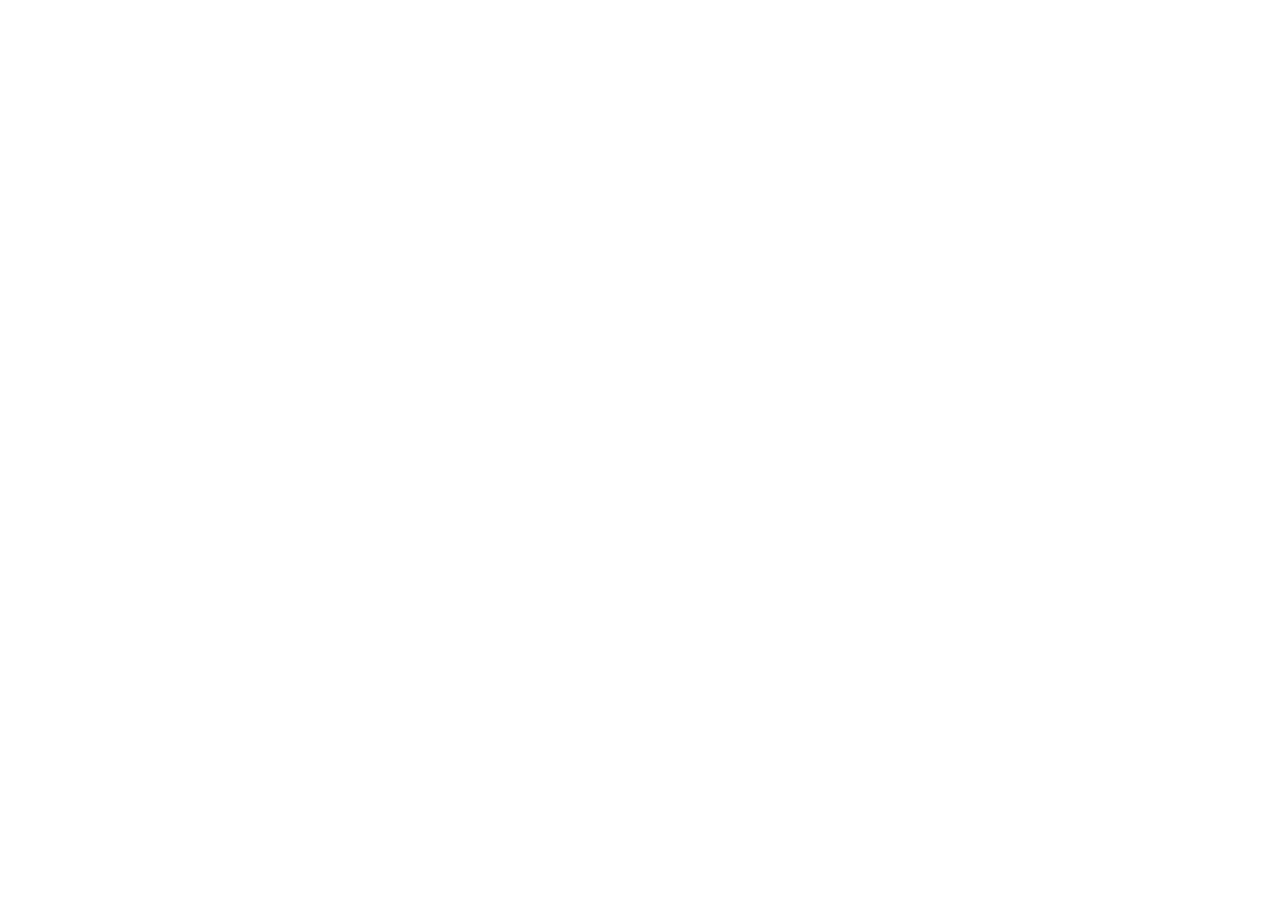
==== commit 99ef0e91: "fix" ====
--- a/index.html
+++ b/index.html
@@ -1,36195 +1,250 @@
-<!DOCTYPE html>
-<html>
-<!-- Mirrored from / by HTTrack Website Copier/3.x [XR&CO'2014], Sat, 01 Feb 2025 00:10:16 GMT -->
-<!-- Added by HTTrack -->
-<meta http-equiv="content-type" content="text/html;charset=UTF-8" />
-<!-- /Added by HTTrack -->
+<html xmlns="http://www.w3.org/1999/xhtml" lang="en">
 
 <head>
-  <meta charset="utf-8" />
   <meta http-equiv="Content-Type" content="text/html; charset=utf-8" />
-  <meta name="viewport" content="width=device-width, initial-scale=1.0" />
-  <!--metatextblock-->
-  <title>Sado—апартаменты в СПБ. Бронь от 2-х часов</title>
   <meta name="description"
-    content="Это лучше, чем БДСМ-отель. Заходите сами, чтобы убедиться в этом. Скидка на 1-е посещение!" />
-  <meta property="og:url" content="index.html" />
-  <meta property="og:title"
-    content="Sado—апартаменты в СПБ. Бронь от 2-х часов" />
-  <meta property="og:description"
-    content="Это лучше, чем БДСМ-отель. Заходите сами, чтобы убедиться в этом. Скидка на 1-е посещение!" />
-  <meta property="og:type" content="website" />
-  <meta property="og:image"
-    content="../static.tildacdn.com/tild6334-3238-4632-b035-383635613335/-_.png" />
-  <link rel="canonical" href="index.html"> <!--/metatextblock-->
-  <meta name="format-detection" content="telephone=no" />
-  <meta http-equiv="x-dns-prefetch-control" content="on">
-  <link rel="dns-prefetch" href="https://ws.tildacdn.com/">
-  <link rel="dns-prefetch" href="https://static.tildacdn.com/">
-  <link rel="shortcut icon"
-    href="https://static.tildacdn.com/tild3661-3066-4866-b066-623430633434/MASK.ico"
-    type="image/x-icon" /> <!-- Assets -->
-  <script src="../neo.tildacdn.com/js/tilda-fallback-1.0.min.js" async
-    charset="utf-8"></script>
-  <link rel="stylesheet"
-    href="../static.tildacdn.com/css/tilda-grid-3.0.min.css" type="text/css"
-    media="all" onerror="this.loaderr='y';" />
-  <link rel="stylesheet"
-    href="../static.tildacdn.com/ws/project2807169/tilda-blocks-page18568090.min2410.css?t=1738070241"
-    type="text/css" media="all" onerror="this.loaderr='y';" />
-  <link rel="stylesheet"
-    href="../static.tildacdn.com/css/tilda-animation-2.0.min.css"
-    type="text/css" media="all" onerror="this.loaderr='y';" />
-  <link rel="stylesheet"
-    href="../static.tildacdn.com/css/tilda-popup-1.1.min.css" type="text/css"
-    media="print" onload="this.media='all';" onerror="this.loaderr='y';" />
-  <noscript>
-    <link rel="stylesheet"
-      href="../static.tildacdn.com/css/tilda-popup-1.1.min.css" type="text/css"
-      media="all" />
-  </noscript>
-  <link rel="stylesheet"
-    href="../static.tildacdn.com/css/tilda-forms-1.0.min.css" type="text/css"
-    media="all" onerror="this.loaderr='y';" />
-  <link rel="stylesheet"
-    href="../static.tildacdn.com/css/tilda-slds-1.4.min.css" type="text/css"
-    media="print" onload="this.media='all';" onerror="this.loaderr='y';" />
-  <noscript>
-    <link rel="stylesheet"
-      href="../static.tildacdn.com/css/tilda-slds-1.4.min.css" type="text/css"
-      media="all" />
-  </noscript>
-  <link rel="stylesheet"
-    href="../static.tildacdn.com/css/tilda-zero-gallery-1.0.min.css"
-    type="text/css" media="all" onerror="this.loaderr='y';" />
-  <link rel="stylesheet"
-    href="../static.tildacdn.com/css/tilda-zoom-2.0.min.css" type="text/css"
-    media="print" onload="this.media='all';" onerror="this.loaderr='y';" />
-  <noscript>
-    <link rel="stylesheet"
-      href="../static.tildacdn.com/css/tilda-zoom-2.0.min.css" type="text/css"
-      media="all" />
-  </noscript>
-  <script nomodule src="../static.tildacdn.com/js/tilda-polyfill-1.0.min.js"
-    charset="utf-8"></script>
-  <script
-    type="text/javascript">function t_onReady(func) { if (document.readyState != 'loading') { func(); } else { document.addEventListener('DOMContentLoaded', func); } }
-      function t_onFuncLoad(funcName, okFunc, time) { if (typeof window[funcName] === 'function') { okFunc(); } else { setTimeout(function () { t_onFuncLoad(funcName, okFunc, time); }, (time || 100)); } } function t396_initialScale(t) { t = document.getElementById("rec" + t); if (t) { t = t.querySelector(".t396__artboard"); if (t) { var e, r = document.documentElement.clientWidth, a = []; if (i = t.getAttribute("data-artboard-screens")) for (var i = i.split(","), l = 0; l < i.length; l++)a[l] = parseInt(i[l], 10); else a = [320, 480, 640, 960, 1200]; for (l = 0; l < a.length; l++) { var n = a[l]; n <= r && (e = n) } var o = "edit" === window.allrecords.getAttribute("data-tilda-mode"), d = "center" === t396_getFieldValue(t, "valign", e, a), c = "grid" === t396_getFieldValue(t, "upscale", e, a), s = t396_getFieldValue(t, "height_vh", e, a), u = t396_getFieldValue(t, "height", e, a), g = !!window.opr && !!window.opr.addons || !!window.opera || -1 !== navigator.userAgent.indexOf("OPR/index.html"); if (!o && d && !c && !s && u && !g) { for (var _ = parseFloat((r / e).toFixed(3)), f = [t, t.querySelector(".t396__carrier"), t.querySelector(".t396__filter")], l = 0; l < f.length; l++)f[l].style.height = Math.floor(parseInt(u, 10) * _) + "px"; t396_scaleInitial__getElementsToScale(t).forEach(function (t) { t.style.zoom = _ }) } } } } function t396_scaleInitial__getElementsToScale(t) { return t ? Array.prototype.slice.call(t.children).filter(function (t) { return t && (t.classList.contains("t396__elem") || t.classList.contains("t396__group")) }) : [] } function t396_getFieldValue(t, e, r, a) { var i = a[a.length - 1], l = r === i ? t.getAttribute("data-artboard-" + e) : t.getAttribute("data-artboard-" + e + "-res-" + r); if (!l) for (var n = 0; n < a.length; n++) { var o = a[n]; if (!(o <= r) && (l = o === i ? t.getAttribute("data-artboard-" + e) : t.getAttribute("data-artboard-" + e + "-res-" + o))) break } return l }</script>
-  <script src="../static.tildacdn.com/js/jquery-1.10.2.min.js" charset="utf-8"
-    onerror="this.loaderr='y';"></script>
-  <script src="../static.tildacdn.com/js/tilda-scripts-3.0.min.js"
-    charset="utf-8" defer onerror="this.loaderr='y';"></script>
-  <script
-    src="../static.tildacdn.com/ws/project2807169/tilda-blocks-page18568090.min2410.js?t=1738070241"
-    charset="utf-8" async onerror="this.loaderr='y';"></script>
-  <script src="../static.tildacdn.com/js/tilda-lazyload-1.0.min.js"
-    charset="utf-8" async onerror="this.loaderr='y';"></script>
-  <script src="../static.tildacdn.com/js/tilda-animation-2.0.min.js"
-    charset="utf-8" async onerror="this.loaderr='y';"></script>
-  <script src="../static.tildacdn.com/js/tilda-zero-1.1.min.js" charset="utf-8"
-    async onerror="this.loaderr='y';"></script>
-  <script src="../static.tildacdn.com/js/tilda-popup-1.0.min.js"
-    charset="utf-8" async onerror="this.loaderr='y';"></script>
-  <script src="../static.tildacdn.com/js/tilda-forms-1.0.min.js"
-    charset="utf-8" async onerror="this.loaderr='y';"></script>
-  <script src="../static.tildacdn.com/js/tilda-video-1.0.min.js"
-    charset="utf-8" async onerror="this.loaderr='y';"></script>
-  <script src="../static.tildacdn.com/js/tilda-video-processor-1.0.min.js"
-    charset="utf-8" async onerror="this.loaderr='y';"></script>
-  <script src="../static.tildacdn.com/js/tilda-slds-1.4.min.js" charset="utf-8"
-    async onerror="this.loaderr='y';"></script>
-  <script src="../static.tildacdn.com/js/tilda-zero-gallery-1.0.min.js"
-    charset="utf-8" async onerror="this.loaderr='y';"></script>
-  <script src="../static.tildacdn.com/js/hammer.min.js" charset="utf-8" async
-    onerror="this.loaderr='y';"></script>
-  <script src="../static.tildacdn.com/js/tilda-zoom-2.0.min.js" charset="utf-8"
-    async onerror="this.loaderr='y';"></script>
-  <script src="../static.tildacdn.com/js/tilda-zero-scale-1.0.min.js"
-    charset="utf-8" async onerror="this.loaderr='y';"></script>
-  <script src="../static.tildacdn.com/js/tilda-zero-tooltip-1.0.min.js"
-    charset="utf-8" async onerror="this.loaderr='y';"></script>
-  <script src="../static.tildacdn.com/js/tilda-events-1.0.min.js"
-    charset="utf-8" async onerror="this.loaderr='y';"></script>
-  <!-- nominify begin -->
-  <meta name="mailru-domain" content="aui3uKwwe52u97Wb" />
-  <!-- nominify end -->
-  <script
-    type="text/javascript">window.dataLayer = window.dataLayer || [];</script>
-  <script type="text/javascript">(function () {
-      if ((/bot|google|yandex|baidu|bing|msn|duckduckbot|teoma|slurp|crawler|spider|robot|crawling|facebook/i.test(navigator.userAgent)) === false && typeof (sessionStorage) != 'undefined' && sessionStorage.getItem('visited') !== 'y' && document.visibilityState) {
-        var style = document.createElement('style'); style.type = 'text/css'; style.innerHTML = '@media screen and (min-width: 980px) {.t-records {opacity: 0;}.t-records_animated {-webkit-transition: opacity ease-in-out .2s;-moz-transition: opacity ease-in-out .2s;-o-transition: opacity ease-in-out .2s;transition: opacity ease-in-out .2s;}.t-records.t-records_visible {opacity: 1;}}'; document.getElementsByTagName('head')[0].appendChild(style); function t_setvisRecs() { var alr = document.querySelectorAll('.t-records'); Array.prototype.forEach.call(alr, function (el) { el.classList.add("t-records_animated"); }); setTimeout(function () { Array.prototype.forEach.call(alr, function (el) { el.classList.add("t-records_visible"); }); sessionStorage.setItem("visited", "y"); }, 400); }
-        document.addEventListener('DOMContentLoaded', t_setvisRecs);
-      }
-    })();</script>
+    content="HTTrack is an easy-to-use website mirror utility. It allows you to download a World Wide website from the Internet to a local directory,building recursively all structures, getting html, images, and other files from the server to your computer. Links are rebuiltrelatively so that you can freely browse to the local site (works with any browser). You can mirror several sites together so that you can jump from one toanother. You can, also, update an existing mirror site, or resume an interrupted download. The robot is fully configurable, with an integrated help" />
+  <meta name="keywords"
+    content="httrack, HTTRACK, HTTrack, winhttrack, WINHTTRACK, WinHTTrack, offline browser, web mirror utility, aspirateur web, surf offline, web capture, www mirror utility, browse offline, local  site builder, website mirroring, aspirateur www, internet grabber, capture de site web, internet tool, hors connexion, unix, dos, windows 95, windows 98, solaris, ibm580, AIX 4.0, HTS, HTGet, web aspirator, web aspirateur, libre, GPL, GNU, free software" />
+  <title>Local index - HTTrack Website Copier</title>
+  <!-- Mirror and index made by HTTrack Website Copier/3.49-2 [XR&CO'2014] -->
+  <style type="text/css">
+    <!--
+    body {
+      margin: 0;
+      padding: 0;
+      margin-bottom: 15px;
+      margin-top: 8px;
+      background: #77b;
+    }
+
+    body,
+    td {
+      font: 14px "Trebuchet MS", Verdana, Arial, Helvetica, sans-serif;
+    }
+
+    #subTitle {
+      background: #000;
+      color: #fff;
+      padding: 4px;
+      font-weight: bold;
+    }
+
+    #siteNavigation a,
+    #siteNavigation .current {
+      font-weight: bold;
+      color: #448;
+    }
+
+    #siteNavigation a:link {
+      text-decoration: none;
+    }
+
+    #siteNavigation a:visited {
+      text-decoration: none;
+    }
+
+    #siteNavigation .current {
+      background-color: #ccd;
+    }
+
+    #siteNavigation a:hover {
+      text-decoration: none;
+      background-color: #fff;
+      color: #000;
+    }
+
+    #siteNavigation a:active {
+      text-decoration: none;
+      background-color: #ccc;
+    }
+
+
+    a:link {
+      text-decoration: underline;
+      color: #00f;
+    }
+
+    a:visited {
+      text-decoration: underline;
+      color: #000;
+    }
+
+    a:hover {
+      text-decoration: underline;
+      color: #c00;
+    }
+
+    a:active {
+      text-decoration: underline;
+    }
+
+    #pageContent {
+      clear: both;
+      border-bottom: 6px solid #000;
+      padding: 10px;
+      padding-top: 20px;
+      line-height: 1.65em;
+      background-image: url(backblue.gif);
+      background-repeat: no-repeat;
+      background-position: top right;
+    }
+
+    #pageContent,
+    #siteNavigation {
+      background-color: #ccd;
+    }
+
+
+    .imgLeft {
+      float: left;
+      margin-right: 10px;
+      margin-bottom: 10px;
+    }
+
+    .imgRight {
+      float: right;
+      margin-left: 10px;
+      margin-bottom: 10px;
+    }
+
+    hr {
+      height: 1px;
+      color: #000;
+      background-color: #000;
+      margin-bottom: 15px;
+    }
+
+    h1 {
+      margin: 0;
+      font-weight: bold;
+      font-size: 2em;
+    }
+
+    h2 {
+      margin: 0;
+      font-weight: bold;
+      font-size: 1.6em;
+    }
+
+    h3 {
+      margin: 0;
+      font-weight: bold;
+      font-size: 1.3em;
+    }
+
+    h4 {
+      margin: 0;
+      font-weight: bold;
+      font-size: 1.18em;
+    }
+
+    .blak {
+      background-color: #000;
+    }
+
+    .hide {
+      display: none;
+    }
+
+    .tableWidth {
+      min-width: 400px;
+    }
+
+    .tblRegular {
+      border-collapse: collapse;
+    }
+
+    .tblRegular td {
+      padding: 6px;
+      background-image: url(fade.gif);
+      border: 2px solid #99c;
+    }
+
+    .tblHeaderColor,
+    .tblHeaderColor td {
+      background: #99c;
+    }
+
+    .tblNoBorder td {
+      border: 0;
+    }
+
+
+    // 
+    -->
+  </style>
+
 </head>
 
-<body class="t-body" style="margin:0;"> <!--allrecords-->
-  <div id="allrecords" class="t-records"
-    data-hook="blocks-collection-content-node" data-tilda-project-id="2807169"
-    data-tilda-page-id="18568090"
-    data-tilda-formskey="18eb6858827f6b4bce46af13feeb4d99"
-    data-tilda-lazy="yes" data-tilda-root-zone="com"
-    data-tilda-project-headcode="yes">
-    <div id="rec332554332" class="r t-rec t-rec_pt_0 t-screenmax-640px"
-      style="padding-top:0px; " data-animationappear="off"
-      data-record-type="396" data-screen-max="640px"> <!-- T396 -->
-      <style>
-        .t396__elem.tn-elem.tn-elem__3535708411618758266069 {
-          display: none;
-        }
-
-        .t396__elem.tn-elem.tn-elem__3535708411618758323963 {
-          display: none;
-        }
-
-        div#rec359760861 {
-          display: none;
-        }
-
-        #rec332554332 .t396__artboard {
-          min-height: 650px;
-          height: 100vh;
-          background-color: #050505;
-          overflow: visible;
-        }
-
-        #rec332554332 .t396__filter {
-          min-height: 650px;
-          height: 100vh;
-        }
-
-        #rec332554332 .t396__carrier {
-          min-height: 650px;
-          height: 100vh;
-          background-position: center center;
-          background-attachment: scroll;
-          background-size: cover;
-          background-repeat: no-repeat;
-        }
-
-        @media screen and (max-width:1199px) {
-
-          #rec332554332 .t396__artboard,
-          #rec332554332 .t396__filter,
-          #rec332554332 .t396__carrier {
-            min-height: 500px;
-            height: 55vh;
-          }
-
-          #rec332554332 .t396__artboard {
-            background-color: #878585;
-          }
-
-          #rec332554332 .t396__filter {}
-
-          #rec332554332 .t396__carrier {
-            background-attachment: scroll;
-          }
-        }
-
-        @media screen and (max-width:959px) {
-
-          #rec332554332 .t396__artboard,
-          #rec332554332 .t396__filter,
-          #rec332554332 .t396__carrier {}
-
-          #rec332554332 .t396__artboard {
-            background-color: #000000;
-          }
-
-          #rec332554332 .t396__filter {}
-
-          #rec332554332 .t396__carrier {
-            background-attachment: scroll;
-          }
-        }
-
-        @media screen and (max-width:639px) {
-
-          #rec332554332 .t396__artboard,
-          #rec332554332 .t396__filter,
-          #rec332554332 .t396__carrier {
-            min-height: 910px;
-          }
-
-          #rec332554332 .t396__artboard {
-            background-color: #000000;
-          }
-
-          #rec332554332 .t396__filter {}
-
-          #rec332554332 .t396__carrier {
-            background-attachment: scroll;
-          }
-        }
-
-        @media screen and (max-width:479px) {
-
-          #rec332554332 .t396__artboard,
-          #rec332554332 .t396__filter,
-          #rec332554332 .t396__carrier {
-            min-height: 840px;
-          }
-
-          #rec332554332 .t396__artboard {
-            background-color: #000000;
-          }
-
-          #rec332554332 .t396__filter {}
-
-          #rec332554332 .t396__carrier {
-            background-attachment: scroll;
-          }
-        }
-
-        #rec332554332 .tn-elem[data-elem-id="1625322182925"] {
-          z-index: 3;
-          top: 3px;
-          left: calc(50% - 19% + 180px);
-          width: 38%;
-          height: 81%;
-        }
-
-        #rec332554332 .tn-elem[data-elem-id="1625322182925"] .tn-atom {
-          border-radius: 0px 0px 0px 0px;
-          background-position: center center;
-          background-size: cover;
-          background-repeat: no-repeat;
-          border-color: transparent;
-          border-style: solid;
-        }
-
-        @media screen and (max-width:1199px) {
-          #rec332554332 .tn-elem[data-elem-id="1625322182925"] {
-            top: -50px;
-            left: calc(50% - 19% + 163px);
-            width: 48%;
-            height: 92%;
-          }
-        }
-
-        @media screen and (max-width:959px) {
-          #rec332554332 .tn-elem[data-elem-id="1625322182925"] {
-            top: 0px;
-            left: calc(50% - 19% + 61px);
-            width: 63%;
-            height: 71%;
-          }
-        }
-
-        @media screen and (max-width:639px) {
-          #rec332554332 .tn-elem[data-elem-id="1625322182925"] {
-            top: 475px;
-            left: calc(50% - 19% + -22px);
-            width: 385px;
-            height: 346px;
-          }
-
-          #rec332554332 .tn-elem[data-elem-id="1625322182925"] .tn-atom {
-            opacity: 0.8;
-          }
-        }
-
-        @media screen and (max-width:479px) {
-          #rec332554332 .tn-elem[data-elem-id="1625322182925"] {
-            top: 532px;
-            left: calc(50% - 19% + -19px);
-            width: 300px;
-            height: 310px;
-          }
-
-          #rec332554332 .tn-elem[data-elem-id="1625322182925"] .tn-atom {
-            opacity: 0.6;
-          }
-        }
-
-        #rec332554332 .tn-elem[data-elem-id="1625322022765"] {
-          color: #ffffff;
-          z-index: 4;
-          top: calc(50vh - 325px + 125px);
-          left: calc(50% - 600px + 20px);
-          width: 300px;
-          height: auto;
-        }
-
-        #rec332554332 .tn-elem[data-elem-id="1625322022765"] .tn-atom {
-          color: #ffffff;
-          font-size: 70px;
-          font-family: 'BebasNeueBold', Arial, sans-serif;
-          line-height: 1.22;
-          font-weight: 700;
-          letter-spacing: 0.5px;
-          background-position: center center;
-          border-color: transparent;
-          border-style: solid;
-        }
-
-        @media screen and (max-width:1199px) {
-          #rec332554332 .tn-elem[data-elem-id="1625322022765"] {
-            top: 140px;
-            left: calc(50% - 480px + 10px);
-            width: 280px;
-            height: auto;
-          }
-
-          #rec332554332 .tn-elem[data-elem-id="1625322022765"] .tn-atom {
-            font-size: 65px;
-          }
-        }
-
-        @media screen and (max-width:959px) {
-          #rec332554332 .tn-elem[data-elem-id="1625322022765"] {
-            top: 135px;
-            left: calc(50% - 320px + 9px);
-            height: auto;
-          }
-        }
-
-        @media screen and (max-width:639px) {
-          #rec332554332 .tn-elem[data-elem-id="1625322022765"] {
-            top: 110px;
-            left: calc(50% - 240px + 10px);
-            height: auto;
-          }
-
-          #rec332554332 .tn-elem[data-elem-id="1625322022765"] .tn-atom {
-            font-size: 60px;
-          }
-        }
-
-        @media screen and (max-width:479px) {
-          #rec332554332 .tn-elem[data-elem-id="1625322022765"] {
-            top: 145px;
-            left: calc(50% - 160px + 10px);
-            height: auto;
-          }
-
-          #rec332554332 .tn-elem[data-elem-id="1625322022765"] .tn-atom {
-            font-size: 50px;
-          }
-        }
-
-        #rec332554332 .tn-elem[data-elem-id="1625322022768"] {
-          z-index: 5;
-          top: 77px;
-          left: calc(50% - 65px + -515px);
-          width: 130px;
-          height: auto;
-        }
-
-        #rec332554332 .tn-elem[data-elem-id="1625322022768"] .tn-atom {
-          border-radius: 0px 0px 0px 0px;
-          background-position: center center;
-          border-color: transparent;
-          border-style: solid;
-        }
-
-        #rec332554332 .tn-elem[data-elem-id="1625322022768"] .tn-atom__img {
-          border-radius: 0px 0px 0px 0px;
-        }
-
-        @media screen and (max-width:1199px) {
-          #rec332554332 .tn-elem[data-elem-id="1625322022768"] {
-            top: 62px;
-            left: calc(50% - 65px + -420px);
-            width: 100px;
-            height: auto;
-          }
-        }
-
-        @media screen and (max-width:959px) {
-          #rec332554332 .tn-elem[data-elem-id="1625322022768"] {
-            top: 36px;
-            left: calc(50% - 65px + -272px);
-            width: 75px;
-            height: auto;
-          }
-        }
-
-        @media screen and (max-width:639px) {
-          #rec332554332 .tn-elem[data-elem-id="1625322022768"] {
-            top: 25px;
-            left: calc(50% - 65px + -185px);
-            width: 80px;
-            height: auto;
-          }
-        }
-
-        @media screen and (max-width:479px) {
-          #rec332554332 .tn-elem[data-elem-id="1625322022768"] {
-            top: 40px;
-            left: calc(50% - 65px + -117px);
-            width: 65px;
-            height: auto;
-          }
-        }
-
-        #rec332554332 .tn-elem[data-elem-id="1625322022784"] {
-          color: #ffffff;
-          z-index: 6;
-          top: 109px;
-          left: calc(50% - 55px + -51px);
-          width: 110px;
-          height: auto;
-        }
-
-        #rec332554332 .tn-elem[data-elem-id="1625322022784"] .tn-atom {
-          color: #ffffff;
-          font-size: 16px;
-          font-family: 'BebasNeueBold', Arial, sans-serif;
-          line-height: 1.55;
-          font-weight: 700;
-          background-position: center center;
-          border-color: transparent;
-          border-style: solid;
-        }
-
-        @media screen and (max-width:1199px) {
-          #rec332554332 .tn-elem[data-elem-id="1625322022784"] {
-            top: 83px;
-            left: calc(50% - 55px + 39px);
-            height: auto;
-          }
-        }
-
-        @media screen and (max-width:959px) {
-          #rec332554332 .tn-elem[data-elem-id="1625322022784"] {
-            top: 54px;
-            left: calc(50% - 55px + 8px);
-            width: 43px;
-            height: auto;
-          }
-
-          #rec332554332 .tn-elem[data-elem-id="1625322022784"] .tn-atom {
-            font-size: 14px;
-          }
-        }
-
-        @media screen and (max-width:639px) {
-          #rec332554332 .tn-elem[data-elem-id="1625322022784"] {
-            top: 10px;
-            left: calc(50% - 55px + -431px);
-            height: auto;
-          }
-
-          #rec332554332 .tn-elem[data-elem-id="1625322022784"] .tn-atom {
-            font-size: 14px;
-          }
-        }
-
-        @media screen and (max-width:479px) {
-          #rec332554332 .tn-elem[data-elem-id="1625322022784"] {
-            top: 50px;
-            left: calc(50% - 55px + -375px);
-            height: auto;
-          }
-        }
-
-        #rec332554332 .tn-elem[data-elem-id="1625322022788"] {
-          color: #ffffff;
-          z-index: 7;
-          top: 109px;
-          left: calc(50% - 55px + -169px);
-          width: 110px;
-          height: auto;
-        }
-
-        #rec332554332 .tn-elem[data-elem-id="1625322022788"] .tn-atom {
-          color: #ffffff;
-          font-size: 16px;
-          font-family: 'BebasNeueBold', Arial, sans-serif;
-          line-height: 1.55;
-          font-weight: 700;
-          background-position: center center;
-          border-color: transparent;
-          border-style: solid;
-        }
-
-        @media screen and (max-width:1199px) {
-          #rec332554332 .tn-elem[data-elem-id="1625322022788"] {
-            top: 83px;
-            left: calc(50% - 55px + -79px);
-            height: auto;
-          }
-        }
-
-        @media screen and (max-width:959px) {
-          #rec332554332 .tn-elem[data-elem-id="1625322022788"] {
-            top: 54px;
-            left: calc(50% - 55px + -64px);
-            width: 97px;
-            height: auto;
-          }
-
-          #rec332554332 .tn-elem[data-elem-id="1625322022788"] .tn-atom {
-            font-size: 14px;
-          }
-        }
-
-        @media screen and (max-width:639px) {
-          #rec332554332 .tn-elem[data-elem-id="1625322022788"] {
-            top: 10px;
-            left: calc(50% - 55px + -549px);
-            height: auto;
-          }
-
-          #rec332554332 .tn-elem[data-elem-id="1625322022788"] .tn-atom {
-            font-size: 14px;
-          }
-        }
-
-        @media screen and (max-width:479px) {
-          #rec332554332 .tn-elem[data-elem-id="1625322022788"] {
-            top: 50px;
-            left: calc(50% - 55px + -493px);
-            height: auto;
-          }
-        }
-
-        #rec332554332 .tn-elem[data-elem-id="1625322022791"] {
-          color: #ffffff;
-          z-index: 8;
-          top: 109px;
-          left: calc(50% - 45px + -226px);
-          width: 90px;
-          height: auto;
-        }
-
-        #rec332554332 .tn-elem[data-elem-id="1625322022791"] .tn-atom {
-          color: #ffffff;
-          font-size: 16px;
-          font-family: 'BebasNeueBold', Arial, sans-serif;
-          line-height: 1.55;
-          font-weight: 700;
-          background-position: center center;
-          border-color: transparent;
-          border-style: solid;
-        }
-
-        @media screen and (max-width:1199px) {
-          #rec332554332 .tn-elem[data-elem-id="1625322022791"] {
-            top: 83px;
-            left: calc(50% - 45px + -136px);
-            height: auto;
-          }
-        }
-
-        @media screen and (max-width:959px) {
-          #rec332554332 .tn-elem[data-elem-id="1625322022791"] {
-            top: 54px;
-            left: calc(50% - 45px + -132px);
-            width: 36px;
-            height: auto;
-          }
-
-          #rec332554332 .tn-elem[data-elem-id="1625322022791"] .tn-atom {
-            font-size: 14px;
-          }
-        }
-
-        @media screen and (max-width:639px) {
-          #rec332554332 .tn-elem[data-elem-id="1625322022791"] {
-            top: 10px;
-            left: calc(50% - 45px + -606px);
-            height: auto;
-          }
-
-          #rec332554332 .tn-elem[data-elem-id="1625322022791"] .tn-atom {
-            font-size: 14px;
-          }
-        }
-
-        @media screen and (max-width:479px) {
-          #rec332554332 .tn-elem[data-elem-id="1625322022791"] {
-            top: 50px;
-            left: calc(50% - 45px + -550px);
-            height: auto;
-          }
-        }
-
-        #rec332554332 .tn-elem[data-elem-id="1625322022794"] {
-          color: #ffffff;
-          z-index: 9;
-          top: 109px;
-          left: calc(50% - 45px + -285px);
-          width: 90px;
-          height: auto;
-        }
-
-        #rec332554332 .tn-elem[data-elem-id="1625322022794"] .tn-atom {
-          color: #ffffff;
-          font-size: 16px;
-          font-family: 'BebasNeueBold', Arial, sans-serif;
-          line-height: 1.55;
-          font-weight: 700;
-          background-position: center center;
-          border-color: transparent;
-          border-style: solid;
-        }
-
-        @media screen and (max-width:1199px) {
-          #rec332554332 .tn-elem[data-elem-id="1625322022794"] {
-            top: 83px;
-            left: calc(50% - 45px + -195px);
-            height: auto;
-          }
-        }
-
-        @media screen and (max-width:959px) {
-          #rec332554332 .tn-elem[data-elem-id="1625322022794"] {
-            top: 54px;
-            left: calc(50% - 45px + 80px);
-            height: auto;
-          }
-
-          #rec332554332 .tn-elem[data-elem-id="1625322022794"] .tn-atom {
-            font-size: 14px;
-          }
-        }
-
-        @media screen and (max-width:639px) {
-          #rec332554332 .tn-elem[data-elem-id="1625322022794"] {
-            top: 10px;
-            left: calc(50% - 45px + -665px);
-            height: auto;
-          }
-
-          #rec332554332 .tn-elem[data-elem-id="1625322022794"] .tn-atom {
-            font-size: 14px;
-          }
-        }
-
-        @media screen and (max-width:479px) {
-          #rec332554332 .tn-elem[data-elem-id="1625322022794"] {
-            top: 50px;
-            left: calc(50% - 45px + -609px);
-            height: auto;
-          }
-        }
-
-        #rec332554332 .tn-elem[data-elem-id="1625322022797"] {
-          color: #ffffff;
-          z-index: 10;
-          top: 109px;
-          left: calc(50% - 45px + -375px);
-          width: 90px;
-          height: auto;
-        }
-
-        #rec332554332 .tn-elem[data-elem-id="1625322022797"] .tn-atom {
-          color: #ffffff;
-          font-size: 16px;
-          font-family: 'BebasNeueBold', Arial, sans-serif;
-          line-height: 1.55;
-          font-weight: 700;
-          background-position: center center;
-          border-color: transparent;
-          border-style: solid;
-        }
-
-        @media screen and (max-width:1199px) {
-          #rec332554332 .tn-elem[data-elem-id="1625322022797"] {
-            top: 83px;
-            left: calc(50% - 45px + -285px);
-            height: auto;
-          }
-        }
-
-        @media screen and (max-width:959px) {
-          #rec332554332 .tn-elem[data-elem-id="1625322022797"] {
-            top: 54px;
-            left: calc(50% - 45px + -187px);
-            width: 68px;
-            height: auto;
-          }
-
-          #rec332554332 .tn-elem[data-elem-id="1625322022797"] .tn-atom {
-            font-size: 14px;
-          }
-        }
-
-        @media screen and (max-width:639px) {
-          #rec332554332 .tn-elem[data-elem-id="1625322022797"] {
-            top: 10px;
-            left: calc(50% - 45px + -755px);
-            height: auto;
-          }
-
-          #rec332554332 .tn-elem[data-elem-id="1625322022797"] .tn-atom {
-            font-size: 14px;
-          }
-        }
-
-        @media screen and (max-width:479px) {
-          #rec332554332 .tn-elem[data-elem-id="1625322022797"] {
-            top: 50px;
-            left: calc(50% - 45px + -699px);
-            height: auto;
-          }
-        }
-
-        #rec332554332 .tn-elem[data-elem-id="1625322102406"] {
-          color: #ffffff;
-          z-index: 11;
-          top: 110px;
-          left: calc(50% - 33px + 511px);
-          width: 66px;
-          height: auto;
-        }
-
-        #rec332554332 .tn-elem[data-elem-id="1625322102406"] .tn-atom {
-          color: #ffffff;
-          font-size: 16px;
-          font-family: 'BebasNeueBold', Arial, sans-serif;
-          line-height: 1.55;
-          font-weight: 700;
-          background-position: center center;
-          border-color: transparent;
-          border-style: solid;
-        }
-
-        @media screen and (max-width:1199px) {
-          #rec332554332 .tn-elem[data-elem-id="1625322102406"] {
-            top: 82px;
-            left: calc(50% - 33px + 353px);
-            height: auto;
-          }
-        }
-
-        @media screen and (max-width:959px) {
-          #rec332554332 .tn-elem[data-elem-id="1625322102406"] {
-            top: 54px;
-            left: calc(50% - 33px + 225px);
-            width: 58px;
-            height: auto;
-          }
-
-          #rec332554332 .tn-elem[data-elem-id="1625322102406"] .tn-atom {
-            font-size: 14px;
-          }
-        }
-
-        @media screen and (max-width:639px) {
-          #rec332554332 .tn-elem[data-elem-id="1625322102406"] {
-            top: 38px;
-            left: calc(50% - 33px + 140px);
-            width: 60px;
-            height: auto;
-          }
-
-          #rec332554332 .tn-elem[data-elem-id="1625322102406"] .tn-atom {
-            font-size: 14px;
-          }
-        }
-
-        @media screen and (max-width:479px) {
-          #rec332554332 .tn-elem[data-elem-id="1625322102406"] {
-            top: 51px;
-            left: calc(50% - 33px + 76px);
-            width: 53px;
-            height: auto;
-          }
-
-          #rec332554332 .tn-elem[data-elem-id="1625322102406"] .tn-atom {
-            font-size: 13px;
-            opacity: 0.85;
-          }
-        }
-
-        #rec332554332 .tn-elem[data-elem-id="1625322102444"] {
-          z-index: 12;
-          top: 104px;
-          left: calc(50% - 13.5px + 568px);
-          width: 27px;
-          height: auto;
-        }
-
-        #rec332554332 .tn-elem[data-elem-id="1625322102444"] .tn-atom {
-          border-radius: 0px 0px 0px 0px;
-          background-position: center center;
-          border-color: transparent;
-          border-style: solid;
-        }
-
-        #rec332554332 .tn-elem[data-elem-id="1625322102444"] .tn-atom__img {
-          border-radius: 0px 0px 0px 0px;
-        }
-
-        @media screen and (max-width:1199px) {
-          #rec332554332 .tn-elem[data-elem-id="1625322102444"] {
-            top: 78px;
-            left: calc(50% - 13.5px + 388px);
-            height: auto;
-          }
-        }
-
-        @media screen and (max-width:959px) {
-          #rec332554332 .tn-elem[data-elem-id="1625322102444"] {
-            top: 55px;
-            left: calc(50% - 13.5px + 270px);
-            width: 20px;
-            height: auto;
-          }
-        }
-
-        @media screen and (max-width:639px) {
-          #rec332554332 .tn-elem[data-elem-id="1625322102444"] {
-            top: 33px;
-            left: calc(50% - 13.5px + 189px);
-            width: 26px;
-            height: auto;
-          }
-        }
-
-        @media screen and (max-width:479px) {
-          #rec332554332 .tn-elem[data-elem-id="1625322102444"] {
-            top: 42px;
-            left: calc(50% - 13.5px + 125px);
-            width: 30px;
-            height: auto;
-          }
-        }
-
-        #rec332554332 .tn-elem[data-elem-id="1625322182929"] {
-          z-index: 13;
-          top: calc(100vh - 519px + 69px);
-          left: calc(100% - 710px + 1px);
-          width: 710px;
-          height: auto;
-        }
-
-        #rec332554332 .tn-elem[data-elem-id="1625322182929"] .tn-atom {
-          border-radius: 0px 0px 0px 0px;
-          background-position: center center;
-          border-color: transparent;
-          border-style: solid;
-        }
-
-        #rec332554332 .tn-elem[data-elem-id="1625322182929"] .tn-atom__img {
-          border-radius: 0px 0px 0px 0px;
-        }
-
-        @media screen and (max-width:1199px) {
-          #rec332554332 .tn-elem[data-elem-id="1625322182929"] {
-            top: calc(650px - 519px + 65px);
-            left: calc(100% - 710px + -1px);
-            width: 603px;
-            height: auto;
-          }
-        }
-
-        @media screen and (max-width:959px) {
-          #rec332554332 .tn-elem[data-elem-id="1625322182929"] {
-            top: calc(650px - 519px + 48px);
-            left: calc(100% - 710px + 0px);
-            width: 435px;
-            height: auto;
-          }
-        }
-
-        @media screen and (max-width:639px) {
-          #rec332554332 .tn-elem[data-elem-id="1625322182929"] {
-            top: calc(650px - 519px + -329px);
-            left: calc(100% - 710px + 2px);
-            width: 440px;
-            height: auto;
-          }
-        }
-
-        @media screen and (max-width:479px) {
-          #rec332554332 .tn-elem[data-elem-id="1625322182929"] {
-            top: calc(650px - 519px + 69px);
-            left: calc(100% - 710px + 0px);
-            width: 280px;
-            height: auto;
-          }
-
-          #rec332554332 .tn-elem[data-elem-id="1625322182929"] .tn-atom {
-            -webkit-transform: rotate(0deg);
-            -moz-transform: rotate(0deg);
-            transform: rotate(0deg);
-          }
-        }
-
-        #rec332554332 .tn-elem[data-elem-id="1625322241350"] {
-          z-index: 14;
-          top: 19px;
-          left: calc(50% - 316px + 45px);
-          width: 632px;
-          height: auto;
-        }
-
-        #rec332554332 .tn-elem[data-elem-id="1625322241350"] .tn-atom {
-          border-radius: 0px 0px 0px 0px;
-          opacity: 0.6;
-          background-position: center center;
-          border-color: transparent;
-          border-style: solid;
-        }
-
-        #rec332554332 .tn-elem[data-elem-id="1625322241350"] .tn-atom__img {
-          border-radius: 0px 0px 0px 0px;
-        }
-
-        @media screen and (max-width:1199px) {
-          #rec332554332 .tn-elem[data-elem-id="1625322241350"] {
-            top: 735px;
-            left: calc(50% - 316px + -27px);
-            width: 486px;
-            height: auto;
-          }
-
-          #rec332554332 .tn-elem[data-elem-id="1625322241350"] .tn-atom {
-            opacity: 0.3;
-          }
-        }
-
-        @media screen and (max-width:959px) {
-          #rec332554332 .tn-elem[data-elem-id="1625322241350"] {
-            top: 200px;
-            left: calc(50% - 316px + -14px);
-            width: 351px;
-            height: auto;
-          }
-        }
-
-        @media screen and (max-width:639px) {
-          #rec332554332 .tn-elem[data-elem-id="1625322241350"] {
-            top: 490px;
-            left: calc(50% - 316px + 78px);
-            width: 236px;
-            height: auto;
-          }
-        }
-
-        @media screen and (max-width:479px) {
-          #rec332554332 .tn-elem[data-elem-id="1625322241350"] {
-            top: 200px;
-            left: calc(50% - 316px + -697px);
-            height: auto;
-          }
-        }
-
-        #rec332554332 .tn-elem[data-elem-id="1625322241355"] {
-          z-index: 15;
-          top: calc(100vh - 505px + -80px);
-          left: calc(100% - 520px + 60px);
-          width: 520px;
-          height: auto;
-        }
-
-        #rec332554332 .tn-elem[data-elem-id="1625322241355"] .tn-atom {
-          border-radius: 0px 0px 0px 0px;
-          opacity: 0.8;
-          background-position: center center;
-          border-color: transparent;
-          border-style: solid;
-        }
-
-        #rec332554332 .tn-elem[data-elem-id="1625322241355"] .tn-atom__img {
-          border-radius: 0px 0px 0px 0px;
-        }
-
-        @media screen and (max-width:1199px) {
-          #rec332554332 .tn-elem[data-elem-id="1625322241355"] {
-            top: calc(650px - 505px + 211px);
-            left: calc(100% - 520px + 754px);
-            width: 526px;
-            height: auto;
-          }
-        }
-
-        @media screen and (max-width:959px) {
-          #rec332554332 .tn-elem[data-elem-id="1625322241355"] {
-            top: calc(650px - 505px + 15px);
-            left: calc(100% - 520px + 52px);
-            width: 376px;
-            height: auto;
-          }
-        }
-
-        @media screen and (max-width:639px) {
-          #rec332554332 .tn-elem[data-elem-id="1625322241355"] {
-            top: calc(650px - 505px + 0px);
-            left: calc(100% - 520px + -62px);
-            width: 376px;
-            height: auto;
-          }
-
-          #rec332554332 .tn-elem[data-elem-id="1625322241355"] .tn-atom {
-            opacity: 0.65;
-          }
-        }
-
-        @media screen and (max-width:479px) {
-          #rec332554332 .tn-elem[data-elem-id="1625322241355"] {
-            top: calc(650px - 505px + 267px);
-            left: calc(100% - 520px + 0px);
-            width: 319px;
-            height: auto;
-          }
-
-          #rec332554332 .tn-elem[data-elem-id="1625322241355"] .tn-atom {
-            opacity: 0.45;
-          }
-        }
-
-        #rec332554332 .tn-elem[data-elem-id="1625611288708"] {
-          z-index: 16;
-          top: calc(100vh - 519px + 14px);
-          left: calc(100% - 710px + -1480px);
-          width: 710px;
-          height: auto;
-        }
-
-        #rec332554332 .tn-elem[data-elem-id="1625611288708"] .tn-atom {
-          border-radius: 0px 0px 0px 0px;
-          opacity: 0;
-          background-position: center center;
-          border-color: transparent;
-          border-style: solid;
-        }
-
-        #rec332554332 .tn-elem[data-elem-id="1625611288708"] .tn-atom__img {
-          border-radius: 0px 0px 0px 0px;
-        }
-
-        @media screen and (max-width:1199px) {
-          #rec332554332 .tn-elem[data-elem-id="1625611288708"] {
-            top: calc(650px - 519px + -41px);
-            left: calc(100% - 710px + -1182px);
-            height: auto;
-          }
-        }
-
-        @media screen and (max-width:959px) {
-          #rec332554332 .tn-elem[data-elem-id="1625611288708"] {
-            top: calc(650px - 519px + -593px);
-            left: calc(100% - 710px + -696px);
-            width: 434px;
-            height: auto;
-          }
-        }
-
-        @media screen and (max-width:639px) {
-          #rec332554332 .tn-elem[data-elem-id="1625611288708"] {
-            top: calc(650px - 519px + -329px);
-            left: calc(100% - 710px + 2px);
-            width: 440px;
-            height: auto;
-          }
-
-          #rec332554332 .tn-elem[data-elem-id="1625611288708"] .tn-atom {
-            opacity: 0.6;
-          }
-        }
-
-        @media screen and (max-width:479px) {
-          #rec332554332 .tn-elem[data-elem-id="1625611288708"] {
-            top: calc(650px - 519px + 70px);
-            left: calc(100% - 710px + 10px);
-            width: 280px;
-            height: auto;
-          }
-
-          #rec332554332 .tn-elem[data-elem-id="1625611288708"] .tn-atom {
-            opacity: 0.3;
-            -webkit-transform: rotate(0deg);
-            -moz-transform: rotate(0deg);
-            transform: rotate(0deg);
-          }
-        }
-
-        #rec332554332 .tn-elem[data-elem-id="1625322022772"] {
-          color: #ffffff;
-          text-align: center;
-          z-index: 17;
-          top: calc(50vh - 325px + 471px);
-          left: calc(50% - 600px + 40px);
-          width: 200px;
-          height: 40px;
-        }
-
-        #rec332554332 .tn-elem[data-elem-id="1625322022772"] .tn-atom {
-          color: #ffffff;
-          font-size: 14px;
-          font-family: 'BebasNeueBold', Arial, sans-serif;
-          line-height: 1.55;
-          font-weight: 700;
-          border-width: 1px;
-          border-radius: 0px 0px 0px 0px;
-          background-color: #740906;
-          background-position: center center;
-          border-color: transparent;
-          border-style: solid;
-          transition: background-color 0.2s ease-in-out, color 0.2s ease-in-out, border-color 0.2s ease-in-out;
-        }
-
-        @media screen and (max-width:1199px) {
-          #rec332554332 .tn-elem[data-elem-id="1625322022772"] {
-            top: 405px;
-            left: calc(50% - 480px + 29px);
-          }
-        }
-
-        @media screen and (max-width:959px) {
-          #rec332554332 .tn-elem[data-elem-id="1625322022772"] {
-            top: 419px;
-            left: calc(50% - 320px + 28px);
-          }
-        }
-
-        @media screen and (max-width:639px) {
-          #rec332554332 .tn-elem[data-elem-id="1625322022772"] {
-            top: 350px;
-            left: calc(50% - 240px + 30px);
-          }
-        }
-
-        @media screen and (max-width:479px) {
-          #rec332554332 .tn-elem[data-elem-id="1625322022772"] {
-            top: 406px;
-            left: calc(50% - 160px + 12px);
-            width: 160px;
-          }
-
-          #rec332554332 .tn-elem[data-elem-id="1625322022772"] .tn-atom {
-            font-size: 12px;
-          }
-        }
-
-        #rec332554332 .tn-elem[data-elem-id="1625322022776"] {
-          color: #ffffff;
-          text-align: center;
-          z-index: 18;
-          top: calc(50vh - 325px + 471px);
-          left: calc(50% - 600px + 260px);
-          width: 150px;
-          height: 40px;
-        }
-
-        #rec332554332 .tn-elem[data-elem-id="1625322022776"] .tn-atom {
-          color: #ffffff;
-          font-size: 14px;
-          font-family: 'BebasNeueBold', Arial, sans-serif;
-          line-height: 1.55;
-          font-weight: 700;
-          border-width: 1px;
-          border-radius: 0px 0px 0px 0px;
-          background-position: center center;
-          border-color: #ffffff;
-          border-style: solid;
-          transition: background-color 0.2s ease-in-out, color 0.2s ease-in-out, border-color 0.2s ease-in-out;
-        }
-
-        @media screen and (max-width:1199px) {
-          #rec332554332 .tn-elem[data-elem-id="1625322022776"] {
-            top: 405px;
-            left: calc(50% - 480px + 249px);
-          }
-        }
-
-        @media screen and (max-width:959px) {
-          #rec332554332 .tn-elem[data-elem-id="1625322022776"] {
-            top: 419px;
-            left: calc(50% - 320px + 250px);
-          }
-        }
-
-        @media screen and (max-width:639px) {
-          #rec332554332 .tn-elem[data-elem-id="1625322022776"] {
-            top: 350px;
-            left: calc(50% - 240px + 250px);
-          }
-        }
-
-        @media screen and (max-width:479px) {
-          #rec332554332 .tn-elem[data-elem-id="1625322022776"] {
-            top: 406px;
-            left: calc(50% - 160px + 190px);
-            width: 120px;
-          }
-
-          #rec332554332 .tn-elem[data-elem-id="1625322022776"] .tn-atom {
-            font-size: 12px;
-          }
-        }
-
-        #rec332554332 .tn-elem[data-elem-id="1625322022779"] {
-          z-index: 19;
-          top: calc(50vh - 325px + 470px);
-          left: calc(50% - 600px + 4px);
-          width: 80px;
-          height: auto;
-        }
-
-        #rec332554332 .tn-elem[data-elem-id="1625322022779"] .tn-atom {
-          border-radius: 0px 0px 0px 0px;
-          background-position: center center;
-          border-color: transparent;
-          border-style: solid;
-        }
-
-        #rec332554332 .tn-elem[data-elem-id="1625322022779"] .tn-atom__img {
-          border-radius: 0px 0px 0px 0px;
-        }
-
-        @media screen and (max-width:1199px) {
-          #rec332554332 .tn-elem[data-elem-id="1625322022779"] {
-            top: 404px;
-            left: calc(50% - 480px + -7px);
-            height: auto;
-          }
-        }
-
-        @media screen and (max-width:959px) {
-          #rec332554332 .tn-elem[data-elem-id="1625322022779"] {
-            top: 418px;
-            left: calc(50% - 320px + -8px);
-            height: auto;
-          }
-        }
-
-        @media screen and (max-width:639px) {
-          #rec332554332 .tn-elem[data-elem-id="1625322022779"] {
-            top: 349px;
-            left: calc(50% - 240px + -6px);
-            height: auto;
-          }
-        }
-
-        @media screen and (max-width:479px) {
-          #rec332554332 .tn-elem[data-elem-id="1625322022779"] {
-            top: 413px;
-            left: calc(50% - 160px + -1px);
-            width: 56px;
-            height: auto;
-          }
-        }
-
-        #rec332554332 .tn-elem[data-elem-id="1625322022800"] {
-          color: #ffffff;
-          z-index: 20;
-          top: calc(50vh - 325px + 335px);
-          left: calc(50% - 600px + 19px);
-          width: 302px;
-          height: auto;
-        }
-
-        #rec332554332 .tn-elem[data-elem-id="1625322022800"] .tn-atom {
-          color: #ffffff;
-          font-size: 20px;
-          font-family: 'HelveticaNeueCyr', Arial, sans-serif;
-          line-height: 1.55;
-          font-weight: 100;
-          background-position: center center;
-          border-color: transparent;
-          border-style: solid;
-        }
-
-        @media screen and (max-width:1199px) {
-          #rec332554332 .tn-elem[data-elem-id="1625322022800"] {
-            top: 319px;
-            left: calc(50% - 480px + 10px);
-            height: auto;
-          }
-        }
-
-        @media screen and (max-width:959px) {
-          #rec332554332 .tn-elem[data-elem-id="1625322022800"] {
-            top: 307px;
-            left: calc(50% - 320px + 10px);
-            width: 252px;
-            height: auto;
-          }
-
-          #rec332554332 .tn-elem[data-elem-id="1625322022800"] .tn-atom {
-            font-size: 18px;
-            line-height: 1.22;
-          }
-        }
-
-        @media screen and (max-width:639px) {
-          #rec332554332 .tn-elem[data-elem-id="1625322022800"] {
-            top: 265px;
-            left: calc(50% - 240px + 10px);
-            width: 265px;
-            height: auto;
-          }
-
-          #rec332554332 .tn-elem[data-elem-id="1625322022800"] .tn-atom {
-            font-size: 18px;
-          }
-        }
-
-        @media screen and (max-width:479px) {
-          #rec332554332 .tn-elem[data-elem-id="1625322022800"] {
-            top: 300px;
-            left: calc(50% - 160px + 10px);
-            width: 296px;
-            height: auto;
-          }
-
-          #rec332554332 .tn-elem[data-elem-id="1625322022800"] .tn-atom {
-            font-size: 18px;
-          }
-        }
-      </style>
-      <div class='t396'>
-        <div class="t396__artboard" data-artboard-recid="332554332"
-          data-artboard-screens="320,480,640,960,1200"
-          data-artboard-height="650" data-artboard-valign="center"
-          data-artboard-height_vh="100" data-artboard-upscale="grid"
-          data-artboard-ovrflw="visible" data-artboard-height-res-320="840"
-          data-artboard-height-res-480="910" data-artboard-height-res-960="500"
-          data-artboard-height_vh-res-960="55">
-          <div class="t396__carrier" data-artboard-recid="332554332"></div>
-          <div class="t396__filter" data-artboard-recid="332554332"></div>
-          <div class='t396__elem tn-elem tn-elem__3325543321625322182925'
-            data-elem-id='1625322182925' data-elem-type='shape'
-            data-field-top-value="3" data-field-left-value="180"
-            data-field-height-value="81" data-field-width-value="38"
-            data-field-axisy-value="top" data-field-axisx-value="center"
-            data-field-container-value="window" data-field-topunits-value="px"
-            data-field-leftunits-value="px" data-field-heightunits-value="%"
-            data-field-widthunits-value="%" data-field-top-res-320-value="532"
-            data-field-left-res-320-value="-19"
-            data-field-height-res-320-value="310"
-            data-field-width-res-320-value="300"
-            data-field-heightunits-res-320-value="px"
-            data-field-widthunits-res-320-value="px"
-            data-field-top-res-480-value="475"
-            data-field-left-res-480-value="-22"
-            data-field-height-res-480-value="346"
-            data-field-width-res-480-value="385"
-            data-field-heightunits-res-480-value="px"
-            data-field-widthunits-res-480-value="px"
-            data-field-top-res-640-value="0" data-field-left-res-640-value="61"
-            data-field-height-res-640-value="71"
-            data-field-width-res-640-value="63"
-            data-field-axisx-res-640-value="right"
-            data-field-top-res-960-value="-50"
-            data-field-left-res-960-value="163"
-            data-field-height-res-960-value="92"
-            data-field-width-res-960-value="48"
-            data-field-axisy-res-960-value="top"
-            data-field-container-res-960-value="grid"
-            data-field-heightunits-res-960-value="%"
-            data-field-widthunits-res-960-value="%">
-            <div class='tn-atom t-bgimg'
-              data-original="https://static.tildacdn.com/tild3535-3836-4663-a531-666665653038/noroot.png"
-              aria-label='' role="img"> </div>
-          </div>
-          <div class='t396__elem tn-elem tn-elem__3325543321625322022765'
-            data-elem-id='1625322022765' data-elem-type='text'
-            data-field-top-value="125" data-field-left-value="20"
-            data-field-height-value="170" data-field-width-value="300"
-            data-field-axisy-value="top" data-field-axisx-value="left"
-            data-field-container-value="grid" data-field-topunits-value="px"
-            data-field-leftunits-value="px" data-field-heightunits-value="px"
-            data-field-widthunits-value="px" data-field-top-res-320-value="145"
-            data-field-left-res-320-value="10"
-            data-field-top-res-480-value="110"
-            data-field-left-res-480-value="10"
-            data-field-top-res-640-value="135"
-            data-field-left-res-640-value="9"
-            data-field-top-res-960-value="140"
-            data-field-left-res-960-value="10"
-            data-field-width-res-960-value="280">
-            <div class='tn-atom' field='tn_text_1625322022765'>откройТЕ мир
-              наСЛАЖДЕНИЙ</div>
-          </div>
-          <div class='t396__elem tn-elem tn-elem__3325543321625322022768'
-            data-elem-id='1625322022768' data-elem-type='image'
-            data-field-top-value="77" data-field-left-value="-515"
-            data-field-height-value="66" data-field-width-value="130"
-            data-field-axisy-value="top" data-field-axisx-value="center"
-            data-field-container-value="window" data-field-topunits-value="px"
-            data-field-leftunits-value="px" data-field-heightunits-value="px"
-            data-field-widthunits-value="px" data-field-filewidth-value="533"
-            data-field-fileheight-value="270" data-field-top-res-320-value="40"
-            data-field-left-res-320-value="-117"
-            data-field-width-res-320-value="65"
-            data-field-top-res-480-value="25"
-            data-field-left-res-480-value="-185"
-            data-field-width-res-480-value="80"
-            data-field-top-res-640-value="36"
-            data-field-left-res-640-value="-272"
-            data-field-width-res-640-value="75"
-            data-field-top-res-960-value="62"
-            data-field-left-res-960-value="-420"
-            data-field-width-res-960-value="100"> <a class='tn-atom'
-              href="index.html" target="_blank"> <img
-                class='tn-atom__img t-img'
-                data-original='https://static.tildacdn.com/tild3163-3436-4838-b739-336431656239/____png.png'
-                alt='' imgfield='tn_img_1625322022768' /> </a> </div>
-          <div class='t396__elem tn-elem tn-elem__3325543321625322022784'
-            data-elem-id='1625322022784' data-elem-type='text'
-            data-field-top-value="109" data-field-left-value="-51"
-            data-field-height-value="25" data-field-width-value="110"
-            data-field-axisy-value="top" data-field-axisx-value="center"
-            data-field-container-value="window" data-field-topunits-value="px"
-            data-field-leftunits-value="px" data-field-heightunits-value="px"
-            data-field-widthunits-value="px" data-field-top-res-320-value="50"
-            data-field-left-res-320-value="-375"
-            data-field-top-res-480-value="10"
-            data-field-left-res-480-value="-431"
-            data-field-top-res-640-value="54" data-field-left-res-640-value="8"
-            data-field-width-res-640-value="43"
-            data-field-top-res-960-value="83"
-            data-field-left-res-960-value="39">
-            <div class='tn-atom' field='tn_text_1625322022784'>ИгруШки</div>
-          </div>
-          <div class='t396__elem tn-elem tn-elem__3325543321625322022788'
-            data-elem-id='1625322022788' data-elem-type='text'
-            data-field-top-value="109" data-field-left-value="-169"
-            data-field-height-value="25" data-field-width-value="110"
-            data-field-axisy-value="top" data-field-axisx-value="center"
-            data-field-container-value="window" data-field-topunits-value="px"
-            data-field-leftunits-value="px" data-field-heightunits-value="px"
-            data-field-widthunits-value="px" data-field-top-res-320-value="50"
-            data-field-left-res-320-value="-493"
-            data-field-top-res-480-value="10"
-            data-field-left-res-480-value="-549"
-            data-field-top-res-640-value="54"
-            data-field-left-res-640-value="-64"
-            data-field-width-res-640-value="97"
-            data-field-top-res-960-value="83"
-            data-field-left-res-960-value="-79">
-            <div class='tn-atom' field='tn_text_1625322022788'>как
-              забронировать</div>
-          </div>
-          <div class='t396__elem tn-elem tn-elem__3325543321625322022791'
-            data-elem-id='1625322022791' data-elem-type='text'
-            data-field-top-value="109" data-field-left-value="-226"
-            data-field-height-value="25" data-field-width-value="90"
-            data-field-axisy-value="top" data-field-axisx-value="center"
-            data-field-container-value="window" data-field-topunits-value="px"
-            data-field-leftunits-value="px" data-field-heightunits-value="px"
-            data-field-widthunits-value="px" data-field-top-res-320-value="50"
-            data-field-left-res-320-value="-550"
-            data-field-top-res-480-value="10"
-            data-field-left-res-480-value="-606"
-            data-field-top-res-640-value="54"
-            data-field-left-res-640-value="-132"
-            data-field-width-res-640-value="36"
-            data-field-top-res-960-value="83"
-            data-field-left-res-960-value="-136">
-            <div class='tn-atom' field='tn_text_1625322022791'>акции</div>
-          </div>
-          <div class='t396__elem tn-elem tn-elem__3325543321625322022794'
-            data-elem-id='1625322022794' data-elem-type='text'
-            data-field-top-value="109" data-field-left-value="-285"
-            data-field-height-value="25" data-field-width-value="90"
-            data-field-axisy-value="top" data-field-axisx-value="center"
-            data-field-container-value="window" data-field-topunits-value="px"
-            data-field-leftunits-value="px" data-field-heightunits-value="px"
-            data-field-widthunits-value="px" data-field-top-res-320-value="50"
-            data-field-left-res-320-value="-609"
-            data-field-top-res-480-value="10"
-            data-field-left-res-480-value="-665"
-            data-field-top-res-640-value="54"
-            data-field-left-res-640-value="80"
-            data-field-top-res-960-value="83"
-            data-field-left-res-960-value="-195">
-            <div class='tn-atom' field='tn_text_1625322022794'>ОТзывы</div>
-          </div>
-          <div class='t396__elem tn-elem tn-elem__3325543321625322022797'
-            data-elem-id='1625322022797' data-elem-type='text'
-            data-field-top-value="109" data-field-left-value="-375"
-            data-field-height-value="25" data-field-width-value="90"
-            data-field-axisy-value="top" data-field-axisx-value="center"
-            data-field-container-value="window" data-field-topunits-value="px"
-            data-field-leftunits-value="px" data-field-heightunits-value="px"
-            data-field-widthunits-value="px" data-field-top-res-320-value="50"
-            data-field-left-res-320-value="-699"
-            data-field-top-res-480-value="10"
-            data-field-left-res-480-value="-755"
-            data-field-top-res-640-value="54"
-            data-field-left-res-640-value="-187"
-            data-field-width-res-640-value="68"
-            data-field-top-res-960-value="83"
-            data-field-left-res-960-value="-285">
-            <div class='tn-atom' field='tn_text_1625322022797'>апартаменты
-            </div>
-          </div>
-          <div class='t396__elem tn-elem tn-elem__3325543321625322102406'
-            data-elem-id='1625322102406' data-elem-type='text'
-            data-field-top-value="110" data-field-left-value="511"
-            data-field-height-value="25" data-field-width-value="66"
-            data-field-axisy-value="top" data-field-axisx-value="center"
-            data-field-container-value="window" data-field-topunits-value="px"
-            data-field-leftunits-value="px" data-field-heightunits-value="px"
-            data-field-widthunits-value="px" data-field-top-res-320-value="51"
-            data-field-left-res-320-value="76"
-            data-field-width-res-320-value="53"
-            data-field-top-res-480-value="38"
-            data-field-left-res-480-value="140"
-            data-field-width-res-480-value="60"
-            data-field-top-res-640-value="54"
-            data-field-left-res-640-value="225"
-            data-field-width-res-640-value="58"
-            data-field-top-res-960-value="82"
-            data-field-left-res-960-value="353">
-            <div class='tn-atom' field='tn_text_1625322102406'></div>
-          </div>
-          <div class='t396__elem tn-elem tn-elem__3325543321625322102444'
-            data-elem-id='1625322102444' data-elem-type='image'
-            data-field-top-value="104" data-field-left-value="568"
-            data-field-height-value="27" data-field-width-value="27"
-            data-field-axisy-value="top" data-field-axisx-value="center"
-            data-field-container-value="window" data-field-topunits-value="px"
-            data-field-leftunits-value="px" data-field-heightunits-value="px"
-            data-field-widthunits-value="px" data-field-filewidth-value="974"
-            data-field-fileheight-value="986" data-field-top-res-320-value="42"
-            data-field-left-res-320-value="125"
-            data-field-width-res-320-value="30"
-            data-field-top-res-480-value="33"
-            data-field-left-res-480-value="189"
-            data-field-width-res-480-value="26"
-            data-field-top-res-640-value="55"
-            data-field-left-res-640-value="270"
-            data-field-width-res-640-value="20"
-            data-field-top-res-960-value="78"
-            data-field-left-res-960-value="388"> </div>
-          <div class='t396__elem tn-elem tn-elem__3325543321625322182929'
-            data-elem-id='1625322182929' data-elem-type='image'
-            data-field-top-value="69" data-field-left-value="1"
-            data-field-height-value="519" data-field-width-value="710"
-            data-field-axisy-value="bottom" data-field-axisx-value="right"
-            data-field-container-value="window" data-field-topunits-value="px"
-            data-field-leftunits-value="px" data-field-heightunits-value="px"
-            data-field-widthunits-value="px" data-field-filewidth-value="502"
-            data-field-fileheight-value="367" data-field-top-res-320-value="69"
-            data-field-left-res-320-value="0"
-            data-field-width-res-320-value="280"
-            data-field-axisy-res-320-value="center"
-            data-field-top-res-480-value="-329"
-            data-field-left-res-480-value="2"
-            data-field-width-res-480-value="440"
-            data-field-top-res-640-value="48" data-field-left-res-640-value="0"
-            data-field-width-res-640-value="435"
-            data-field-top-res-960-value="65"
-            data-field-left-res-960-value="-1"
-            data-field-width-res-960-value="603">
-            <div class='tn-atom'> <img class='tn-atom__img t-img'
-                data-original='https://static.tildacdn.com/tild3835-3732-4666-a132-303361666662/image_7.png'
-                alt='' imgfield='tn_img_1625322182929' /> </div>
-          </div>
-          <div class='t396__elem tn-elem tn-elem__3325543321625322241350'
-            data-elem-id='1625322241350' data-elem-type='image'
-            data-field-top-value="19" data-field-left-value="45"
-            data-field-height-value="624" data-field-width-value="632"
-            data-field-axisy-value="top" data-field-axisx-value="center"
-            data-field-container-value="window" data-field-topunits-value="px"
-            data-field-leftunits-value="px" data-field-heightunits-value="px"
-            data-field-widthunits-value="px" data-field-filewidth-value="1418"
-            data-field-fileheight-value="1400"
-            data-field-top-res-320-value="200"
-            data-field-left-res-320-value="-697"
-            data-field-top-res-480-value="490"
-            data-field-left-res-480-value="78"
-            data-field-width-res-480-value="236"
-            data-field-top-res-640-value="200"
-            data-field-left-res-640-value="-14"
-            data-field-width-res-640-value="351"
-            data-field-top-res-960-value="735"
-            data-field-left-res-960-value="-27"
-            data-field-width-res-960-value="486">
-            <div class='tn-atom'> <img class='tn-atom__img t-img'
-                data-original='https://static.tildacdn.com/tild3033-6561-4466-b530-366361313737/photo.png'
-                alt='' imgfield='tn_img_1625322241350' /> </div>
-          </div>
-          <div class='t396__elem tn-elem tn-elem__3325543321625322241355'
-            data-elem-id='1625322241355' data-elem-type='image'
-            data-field-top-value="-80" data-field-left-value="60"
-            data-field-height-value="505" data-field-width-value="520"
-            data-field-axisy-value="bottom" data-field-axisx-value="right"
-            data-field-container-value="window" data-field-topunits-value="px"
-            data-field-leftunits-value="px" data-field-heightunits-value="px"
-            data-field-widthunits-value="px" data-field-filewidth-value="1140"
-            data-field-fileheight-value="1108"
-            data-field-top-res-320-value="267"
-            data-field-left-res-320-value="0"
-            data-field-width-res-320-value="319"
-            data-field-axisy-res-320-value="center"
-            data-field-top-res-480-value="0"
-            data-field-left-res-480-value="-62"
-            data-field-width-res-480-value="376"
-            data-field-top-res-640-value="15"
-            data-field-left-res-640-value="52"
-            data-field-width-res-640-value="376"
-            data-field-top-res-960-value="211"
-            data-field-left-res-960-value="754"
-            data-field-width-res-960-value="526">
-            <div class='tn-atom'> <img class='tn-atom__img t-img'
-                data-original='https://static.tildacdn.com/tild3261-6330-4264-b038-303166623162/noroot.png'
-                alt='' imgfield='tn_img_1625322241355' /> </div>
-          </div>
-          <div class='t396__elem tn-elem tn-elem__3325543321625611288708'
-            data-elem-id='1625611288708' data-elem-type='image'
-            data-field-top-value="14" data-field-left-value="-1480"
-            data-field-height-value="519" data-field-width-value="710"
-            data-field-axisy-value="bottom" data-field-axisx-value="right"
-            data-field-container-value="window" data-field-topunits-value="px"
-            data-field-leftunits-value="px" data-field-heightunits-value="px"
-            data-field-widthunits-value="px" data-field-filewidth-value="502"
-            data-field-fileheight-value="367" data-field-top-res-320-value="70"
-            data-field-left-res-320-value="10"
-            data-field-width-res-320-value="280"
-            data-field-axisy-res-320-value="center"
-            data-field-top-res-480-value="-329"
-            data-field-left-res-480-value="2"
-            data-field-width-res-480-value="440"
-            data-field-top-res-640-value="-593"
-            data-field-left-res-640-value="-696"
-            data-field-width-res-640-value="434"
-            data-field-top-res-960-value="-41"
-            data-field-left-res-960-value="-1182">
-            <div class='tn-atom'> <img class='tn-atom__img t-img'
-                data-original='https://static.tildacdn.com/tild3835-3732-4666-a132-303361666662/image_7.png'
-                alt='' imgfield='tn_img_1625611288708' /> </div>
-          </div>
-          <div class='t396__elem tn-elem tn-elem__3325543321625322022772'
-            data-elem-id='1625322022772' data-elem-type='button'
-            data-field-top-value="471" data-field-left-value="40"
-            data-field-height-value="40" data-field-width-value="200"
-            data-field-axisy-value="top" data-field-axisx-value="left"
-            data-field-container-value="grid" data-field-topunits-value="px"
-            data-field-leftunits-value="px" data-field-heightunits-value="px"
-            data-field-widthunits-value="px" data-field-top-res-320-value="406"
-            data-field-left-res-320-value="12"
-            data-field-width-res-320-value="160"
-            data-field-top-res-480-value="350"
-            data-field-left-res-480-value="30"
-            data-field-top-res-640-value="419"
-            data-field-left-res-640-value="28"
-            data-field-top-res-960-value="405"
-            data-field-left-res-960-value="29"> <a class='tn-atom'
-              href="#ap">ВЫБРАТЬ ПРОСТРАНСТВО</a> </div>
-          <div class='t396__elem tn-elem tn-elem__3325543321625322022776'
-            data-elem-id='1625322022776' data-elem-type='button'
-            data-field-top-value="471" data-field-left-value="260"
-            data-field-height-value="40" data-field-width-value="150"
-            data-field-axisy-value="top" data-field-axisx-value="left"
-            data-field-container-value="grid" data-field-topunits-value="px"
-            data-field-leftunits-value="px" data-field-heightunits-value="px"
-            data-field-widthunits-value="px" data-field-top-res-320-value="406"
-            data-field-left-res-320-value="190"
-            data-field-width-res-320-value="120"
-            data-field-top-res-480-value="350"
-            data-field-left-res-480-value="250"
-            data-field-top-res-640-value="419"
-            data-field-left-res-640-value="250"
-            data-field-top-res-960-value="405"
-            data-field-left-res-960-value="249"> <a class='tn-atom'
-              href="#ac">АКЦИИ</a> </div>
-          <div class='t396__elem tn-elem tn-elem__3325543321625322022779'
-            data-elem-id='1625322022779' data-elem-type='image'
-            data-field-top-value="470" data-field-left-value="4"
-            data-field-height-value="98" data-field-width-value="80"
-            data-field-axisy-value="top" data-field-axisx-value="left"
-            data-field-container-value="grid" data-field-topunits-value="px"
-            data-field-leftunits-value="px" data-field-heightunits-value="px"
-            data-field-widthunits-value="px" data-field-filewidth-value="138"
-            data-field-fileheight-value="169"
-            data-field-top-res-320-value="413"
-            data-field-left-res-320-value="-1"
-            data-field-width-res-320-value="56"
-            data-field-top-res-480-value="349"
-            data-field-left-res-480-value="-6"
-            data-field-top-res-640-value="418"
-            data-field-left-res-640-value="-8"
-            data-field-top-res-960-value="404"
-            data-field-left-res-960-value="-7"> <a class='tn-atom' href="#ap">
-              <img class='tn-atom__img t-img'
-                data-original='https://static.tildacdn.com/tild3238-3931-4261-a332-303763666532/Group_7.png'
-                alt='' imgfield='tn_img_1625322022779' /> </a> </div>
-          <div class='t396__elem tn-elem tn-elem__3325543321625322022800'
-            data-elem-id='1625322022800' data-elem-type='text'
-            data-field-top-value="335" data-field-left-value="19"
-            data-field-height-value="62" data-field-width-value="302"
-            data-field-axisy-value="top" data-field-axisx-value="left"
-            data-field-container-value="grid" data-field-topunits-value="px"
-            data-field-leftunits-value="px" data-field-heightunits-value="px"
-            data-field-widthunits-value="px" data-field-top-res-320-value="300"
-            data-field-left-res-320-value="10"
-            data-field-height-res-320-value="66"
-            data-field-width-res-320-value="296"
-            data-field-top-res-480-value="265"
-            data-field-left-res-480-value="10"
-            data-field-width-res-480-value="265"
-            data-field-top-res-640-value="307"
-            data-field-left-res-640-value="10"
-            data-field-width-res-640-value="252"
-            data-field-top-res-960-value="319"
-            data-field-left-res-960-value="10">
-            <div class='tn-atom' field='tn_text_1625322022800'>Бронируйте прямо
-              сейчас и&nbsp;получайте до&nbsp;3 часов в&nbsp;подарок!</div>
-          </div>
-        </div>
-      </div>
-      <script>t_onReady(function () { t_onFuncLoad('t396_init', function () { t396_init('332554332'); }); });</script>
-      <!-- /T396 -->
-    </div>
-    <div id="rec336400609" class="r t-rec t-rec_pt_0 t-screenmin-640px"
-      style="padding-top:0px; " data-animationappear="off"
-      data-record-type="396" data-screen-min="640px"> <!-- T396 -->
-      <style>
-        #rec336400609 .t396__artboard {
-          min-height: 650px;
-          height: 100vh;
-          background-color: #000000;
-          overflow: visible;
-        }
-
-        #rec336400609 .t396__filter {
-          min-height: 650px;
-          height: 100vh;
-        }
-
-        #rec336400609 .t396__carrier {
-          min-height: 650px;
-          height: 100vh;
-          background-position: center center;
-          background-attachment: scroll;
-          background-size: cover;
-          background-repeat: no-repeat;
-        }
-
-        @media screen and (max-width:1199px) {
-
-          #rec336400609 .t396__artboard,
-          #rec336400609 .t396__filter,
-          #rec336400609 .t396__carrier {
-            min-height: 550px;
-            height: 65vh;
-          }
-
-          #rec336400609 .t396__artboard {
-            background-color: #000000;
-          }
-
-          #rec336400609 .t396__filter {}
-
-          #rec336400609 .t396__carrier {
-            background-attachment: scroll;
-          }
-        }
-
-        @media screen and (max-width:959px) {
-
-          #rec336400609 .t396__artboard,
-          #rec336400609 .t396__filter,
-          #rec336400609 .t396__carrier {}
-
-          #rec336400609 .t396__artboard {
-            background-color: #000000;
-          }
-
-          #rec336400609 .t396__filter {}
-
-          #rec336400609 .t396__carrier {
-            background-attachment: scroll;
-          }
-        }
-
-        @media screen and (max-width:639px) {
-
-          #rec336400609 .t396__artboard,
-          #rec336400609 .t396__filter,
-          #rec336400609 .t396__carrier {
-            min-height: 910px;
-          }
-
-          #rec336400609 .t396__artboard {
-            background-color: #000000;
-          }
-
-          #rec336400609 .t396__filter {}
-
-          #rec336400609 .t396__carrier {
-            background-attachment: scroll;
-          }
-        }
-
-        @media screen and (max-width:479px) {
-
-          #rec336400609 .t396__artboard,
-          #rec336400609 .t396__filter,
-          #rec336400609 .t396__carrier {
-            min-height: 800px;
-          }
-
-          #rec336400609 .t396__artboard {
-            background-color: #000000;
-          }
-
-          #rec336400609 .t396__filter {}
-
-          #rec336400609 .t396__carrier {
-            background-attachment: scroll;
-          }
-        }
-
-        #rec336400609 .tn-elem[data-elem-id="1625322182925"] {
-          z-index: 3;
-          top: 0px;
-          left: calc(50% - 19% + 178px);
-          width: 38%;
-          height: 81%;
-        }
-
-        #rec336400609 .tn-elem[data-elem-id="1625322182925"] .tn-atom {
-          border-radius: 0px 0px 0px 0px;
-          background-position: center center;
-          background-size: cover;
-          background-repeat: no-repeat;
-          border-color: transparent;
-          border-style: solid;
-        }
-
-        @media screen and (max-width:1199px) {
-          #rec336400609 .tn-elem[data-elem-id="1625322182925"] {
-            top: 0px;
-            left: calc(50% - 19% + 282px);
-            width: 45%;
-            height: 71%;
-          }
-        }
-
-        @media screen and (max-width:959px) {
-          #rec336400609 .tn-elem[data-elem-id="1625322182925"] {
-            top: 0px;
-            left: calc(50% - 19% + -2px);
-            width: 52%;
-            height: 64%;
-          }
-        }
-
-        @media screen and (max-width:639px) {
-          #rec336400609 .tn-elem[data-elem-id="1625322182925"] {
-            top: 475px;
-            left: calc(50% - 19% + -22px);
-            width: 385px;
-            height: 346px;
-          }
-
-          #rec336400609 .tn-elem[data-elem-id="1625322182925"] .tn-atom {
-            opacity: 0.8;
-          }
-        }
-
-        @media screen and (max-width:479px) {
-          #rec336400609 .tn-elem[data-elem-id="1625322182925"] {
-            top: 502px;
-            left: calc(50% - 19% + -19px);
-            width: 300px;
-            height: 310px;
-          }
-
-          #rec336400609 .tn-elem[data-elem-id="1625322182925"] .tn-atom {
-            opacity: 0.6;
-          }
-        }
-
-        #rec336400609 .tn-elem[data-elem-id="1625322022765"] {
-          color: #ffffff;
-          z-index: 4;
-          top: calc(50vh - 325px + 139px);
-          left: calc(50% - 600px + 19px);
-          width: 300px;
-          height: auto;
-        }
-
-        #rec336400609 .tn-elem[data-elem-id="1625322022765"] .tn-atom {
-          color: #ffffff;
-          font-size: 70px;
-          font-family: 'BebasNeueBold', Arial, sans-serif;
-          line-height: 1.22;
-          font-weight: 700;
-          letter-spacing: 0.5px;
-          background-position: center center;
-          border-color: transparent;
-          border-style: solid;
-        }
-
-        @media screen and (max-width:1199px) {
-          #rec336400609 .tn-elem[data-elem-id="1625322022765"] {
-            top: 140px;
-            left: calc(50% - 480px + 10px);
-            width: 280px;
-            height: auto;
-          }
-
-          #rec336400609 .tn-elem[data-elem-id="1625322022765"] .tn-atom {
-            font-size: 65px;
-          }
-        }
-
-        @media screen and (max-width:959px) {
-          #rec336400609 .tn-elem[data-elem-id="1625322022765"] {
-            top: 135px;
-            left: calc(50% - 320px + 9px);
-            height: auto;
-          }
-        }
-
-        @media screen and (max-width:639px) {
-          #rec336400609 .tn-elem[data-elem-id="1625322022765"] {
-            top: 110px;
-            left: calc(50% - 240px + 10px);
-            height: auto;
-          }
-
-          #rec336400609 .tn-elem[data-elem-id="1625322022765"] .tn-atom {
-            font-size: 60px;
-          }
-        }
-
-        @media screen and (max-width:479px) {
-          #rec336400609 .tn-elem[data-elem-id="1625322022765"] {
-            top: 115px;
-            left: calc(50% - 160px + 10px);
-            height: auto;
-          }
-
-          #rec336400609 .tn-elem[data-elem-id="1625322022765"] .tn-atom {
-            font-size: 50px;
-          }
-        }
-
-        #rec336400609 .tn-elem[data-elem-id="1625322022768"] {
-          z-index: 5;
-          top: 36px;
-          left: calc(50% - 60px + -515px);
-          width: 120px;
-          height: auto;
-        }
-
-        #rec336400609 .tn-elem[data-elem-id="1625322022768"] .tn-atom {
-          border-radius: 0px 0px 0px 0px;
-          background-position: center center;
-          border-color: transparent;
-          border-style: solid;
-        }
-
-        #rec336400609 .tn-elem[data-elem-id="1625322022768"] .tn-atom__img {
-          border-radius: 0px 0px 0px 0px;
-        }
-
-        @media screen and (max-width:1199px) {
-          #rec336400609 .tn-elem[data-elem-id="1625322022768"] {
-            top: 32px;
-            left: calc(50% - 60px + -420px);
-            width: 100px;
-            height: auto;
-          }
-        }
-
-        @media screen and (max-width:959px) {
-          #rec336400609 .tn-elem[data-elem-id="1625322022768"] {
-            top: 36px;
-            left: calc(50% - 60px + -272px);
-            width: 75px;
-            height: auto;
-          }
-        }
-
-        @media screen and (max-width:639px) {
-          #rec336400609 .tn-elem[data-elem-id="1625322022768"] {
-            top: 30px;
-            left: calc(50% - 60px + -185px);
-            width: 91px;
-            height: auto;
-          }
-        }
-
-        @media screen and (max-width:479px) {
-          #rec336400609 .tn-elem[data-elem-id="1625322022768"] {
-            top: 36px;
-            left: calc(50% - 60px + -108px);
-            width: 82px;
-            height: auto;
-          }
-        }
-
-        #rec336400609 .tn-elem[data-elem-id="1625322022784"] {
-          color: #ffffff;
-          z-index: 6;
-          top: 63px;
-          left: calc(50% - 27px + -128px);
-          width: 54px;
-          height: auto;
-        }
-
-        #rec336400609 .tn-elem[data-elem-id="1625322022784"] .tn-atom {
-          color: #ffffff;
-          font-size: 16px;
-          font-family: 'BebasNeueBold', Arial, sans-serif;
-          line-height: 1.55;
-          font-weight: 700;
-          background-position: center center;
-          border-color: transparent;
-          border-style: solid;
-        }
-
-        @media screen and (max-width:1199px) {
-          #rec336400609 .tn-elem[data-elem-id="1625322022784"] {
-            top: 53px;
-            left: calc(50% - 27px + -32px);
-            height: auto;
-          }
-        }
-
-        @media screen and (max-width:959px) {
-          #rec336400609 .tn-elem[data-elem-id="1625322022784"] {
-            top: 65px;
-            left: calc(50% - 27px + -658px);
-            width: 43px;
-            height: auto;
-          }
-
-          #rec336400609 .tn-elem[data-elem-id="1625322022784"] .tn-atom {
-            font-size: 14px;
-          }
-        }
-
-        @media screen and (max-width:639px) {
-          #rec336400609 .tn-elem[data-elem-id="1625322022784"] {
-            top: 10px;
-            left: calc(50% - 27px + -431px);
-            height: auto;
-          }
-
-          #rec336400609 .tn-elem[data-elem-id="1625322022784"] .tn-atom {
-            font-size: 14px;
-          }
-        }
-
-        @media screen and (max-width:479px) {
-          #rec336400609 .tn-elem[data-elem-id="1625322022784"] {
-            top: 50px;
-            left: calc(50% - 27px + -375px);
-            height: auto;
-          }
-        }
-
-        #rec336400609 .tn-elem[data-elem-id="1625322022788"] {
-          color: #ffffff;
-          z-index: 7;
-          top: 63px;
-          left: calc(50% - 55px + -218px);
-          width: 110px;
-          height: auto;
-        }
-
-        #rec336400609 .tn-elem[data-elem-id="1625322022788"] .tn-atom {
-          color: #ffffff;
-          font-size: 16px;
-          font-family: 'BebasNeueBold', Arial, sans-serif;
-          line-height: 1.55;
-          font-weight: 700;
-          background-position: center center;
-          border-color: transparent;
-          border-style: solid;
-        }
-
-        @media screen and (max-width:1199px) {
-          #rec336400609 .tn-elem[data-elem-id="1625322022788"] {
-            top: 53px;
-            left: calc(50% - 55px + -122px);
-            height: auto;
-          }
-        }
-
-        @media screen and (max-width:959px) {
-          #rec336400609 .tn-elem[data-elem-id="1625322022788"] {
-            top: 54px;
-            left: calc(50% - 55px + -95px);
-            width: 97px;
-            height: auto;
-          }
-
-          #rec336400609 .tn-elem[data-elem-id="1625322022788"] .tn-atom {
-            font-size: 14px;
-          }
-        }
-
-        @media screen and (max-width:639px) {
-          #rec336400609 .tn-elem[data-elem-id="1625322022788"] {
-            top: 10px;
-            left: calc(50% - 55px + -549px);
-            height: auto;
-          }
-
-          #rec336400609 .tn-elem[data-elem-id="1625322022788"] .tn-atom {
-            font-size: 14px;
-          }
-        }
-
-        @media screen and (max-width:479px) {
-          #rec336400609 .tn-elem[data-elem-id="1625322022788"] {
-            top: 50px;
-            left: calc(50% - 55px + -493px);
-            height: auto;
-          }
-        }
-
-        #rec336400609 .tn-elem[data-elem-id="1625322022791"] {
-          color: #ffffff;
-          z-index: 8;
-          top: 63px;
-          left: calc(50% - 71.5px + -22px);
-          width: 143px;
-          height: auto;
-        }
-
-        #rec336400609 .tn-elem[data-elem-id="1625322022791"] .tn-atom {
-          color: #ffffff;
-          font-size: 16px;
-          font-family: 'BebasNeueBold', Arial, sans-serif;
-          line-height: 1.55;
-          font-weight: 700;
-          background-position: center center;
-          border-color: transparent;
-          border-style: solid;
-        }
-
-        @media screen and (max-width:1199px) {
-          #rec336400609 .tn-elem[data-elem-id="1625322022791"] {
-            top: 53px;
-            left: calc(50% - 71.5px + 72px);
-            height: auto;
-          }
-        }
-
-        @media screen and (max-width:959px) {
-          #rec336400609 .tn-elem[data-elem-id="1625322022791"] {
-            top: 54px;
-            left: calc(50% - 71.5px + 72px);
-            width: 124px;
-            height: auto;
-          }
-
-          #rec336400609 .tn-elem[data-elem-id="1625322022791"] .tn-atom {
-            font-size: 14px;
-          }
-        }
-
-        @media screen and (max-width:639px) {
-          #rec336400609 .tn-elem[data-elem-id="1625322022791"] {
-            top: 10px;
-            left: calc(50% - 71.5px + -606px);
-            height: auto;
-          }
-
-          #rec336400609 .tn-elem[data-elem-id="1625322022791"] .tn-atom {
-            font-size: 14px;
-          }
-        }
-
-        @media screen and (max-width:479px) {
-          #rec336400609 .tn-elem[data-elem-id="1625322022791"] {
-            top: 50px;
-            left: calc(50% - 71.5px + -550px);
-            height: auto;
-          }
-        }
-
-        #rec336400609 .tn-elem[data-elem-id="1625322022794"] {
-          color: #ffffff;
-          z-index: 9;
-          top: 63px;
-          left: calc(50% - 26px + -304px);
-          width: 52px;
-          height: auto;
-        }
-
-        #rec336400609 .tn-elem[data-elem-id="1625322022794"] .tn-atom {
-          color: #ffffff;
-          font-size: 16px;
-          font-family: 'BebasNeueBold', Arial, sans-serif;
-          line-height: 1.55;
-          font-weight: 700;
-          background-position: center center;
-          border-color: transparent;
-          border-style: solid;
-        }
-
-        @media screen and (max-width:1199px) {
-          #rec336400609 .tn-elem[data-elem-id="1625322022794"] {
-            top: 53px;
-            left: calc(50% - 26px + -209px);
-            height: auto;
-          }
-        }
-
-        @media screen and (max-width:959px) {
-          #rec336400609 .tn-elem[data-elem-id="1625322022794"] {
-            top: 54px;
-            left: calc(50% - 26px + -19px);
-            width: 42px;
-            height: auto;
-          }
-
-          #rec336400609 .tn-elem[data-elem-id="1625322022794"] .tn-atom {
-            font-size: 14px;
-          }
-        }
-
-        @media screen and (max-width:639px) {
-          #rec336400609 .tn-elem[data-elem-id="1625322022794"] {
-            top: 10px;
-            left: calc(50% - 26px + -665px);
-            height: auto;
-          }
-
-          #rec336400609 .tn-elem[data-elem-id="1625322022794"] .tn-atom {
-            font-size: 14px;
-          }
-        }
-
-        @media screen and (max-width:479px) {
-          #rec336400609 .tn-elem[data-elem-id="1625322022794"] {
-            top: 50px;
-            left: calc(50% - 26px + -609px);
-            height: auto;
-          }
-        }
-
-        #rec336400609 .tn-elem[data-elem-id="1625322022797"] {
-          color: #ffffff;
-          z-index: 10;
-          top: 63px;
-          left: calc(50% - 40.5px + -379px);
-          width: 81px;
-          height: auto;
-        }
-
-        #rec336400609 .tn-elem[data-elem-id="1625322022797"] .tn-atom {
-          color: #ffffff;
-          font-size: 16px;
-          font-family: 'BebasNeueBold', Arial, sans-serif;
-          line-height: 1.55;
-          font-weight: 700;
-          background-position: center center;
-          border-color: transparent;
-          border-style: solid;
-        }
-
-        @media screen and (max-width:1199px) {
-          #rec336400609 .tn-elem[data-elem-id="1625322022797"] {
-            top: 53px;
-            left: calc(50% - 40.5px + -285px);
-            height: auto;
-          }
-        }
-
-        @media screen and (max-width:959px) {
-          #rec336400609 .tn-elem[data-elem-id="1625322022797"] {
-            top: 54px;
-            left: calc(50% - 40.5px + -188px);
-            width: 68px;
-            height: auto;
-          }
-
-          #rec336400609 .tn-elem[data-elem-id="1625322022797"] .tn-atom {
-            font-size: 14px;
-          }
-        }
-
-        @media screen and (max-width:639px) {
-          #rec336400609 .tn-elem[data-elem-id="1625322022797"] {
-            top: 10px;
-            left: calc(50% - 40.5px + -755px);
-            height: auto;
-          }
-
-          #rec336400609 .tn-elem[data-elem-id="1625322022797"] .tn-atom {
-            font-size: 14px;
-          }
-        }
-
-        @media screen and (max-width:479px) {
-          #rec336400609 .tn-elem[data-elem-id="1625322022797"] {
-            top: 50px;
-            left: calc(50% - 40.5px + -699px);
-            height: auto;
-          }
-        }
-
-        #rec336400609 .tn-elem[data-elem-id="1625322102406"] {
-          color: #ffffff;
-          z-index: 11;
-          top: 63px;
-          left: calc(50% - 38.5px + 517px);
-          width: 77px;
-          height: auto;
-        }
-
-        #rec336400609 .tn-elem[data-elem-id="1625322102406"] .tn-atom {
-          color: #ffffff;
-          font-size: 16px;
-          font-family: 'BebasNeueBold', Arial, sans-serif;
-          line-height: 1.55;
-          font-weight: 700;
-          background-position: center center;
-          border-color: transparent;
-          border-style: solid;
-        }
-
-        @media screen and (max-width:1199px) {
-          #rec336400609 .tn-elem[data-elem-id="1625322102406"] {
-            top: 53px;
-            left: calc(50% - 38.5px + 402px);
-            width: 71px;
-            height: auto;
-          }
-        }
-
-        @media screen and (max-width:959px) {
-          #rec336400609 .tn-elem[data-elem-id="1625322102406"] {
-            top: 54px;
-            left: calc(50% - 38.5px + 245px);
-            width: 58px;
-            height: auto;
-          }
-
-          #rec336400609 .tn-elem[data-elem-id="1625322102406"] .tn-atom {
-            font-size: 14px;
-          }
-        }
-
-        @media screen and (max-width:639px) {
-          #rec336400609 .tn-elem[data-elem-id="1625322102406"] {
-            top: 53px;
-            left: calc(50% - 38.5px + 156px);
-            width: 60px;
-            height: auto;
-          }
-
-          #rec336400609 .tn-elem[data-elem-id="1625322102406"] .tn-atom {
-            font-size: 14px;
-          }
-        }
-
-        @media screen and (max-width:479px) {
-          #rec336400609 .tn-elem[data-elem-id="1625322102406"] {
-            top: 55px;
-            left: calc(50% - 38.5px + 40px);
-            width: 58px;
-            height: auto;
-          }
-        }
-
-        #rec336400609 .tn-elem[data-elem-id="1625322102444"] {
-          z-index: 12;
-          top: 58px;
-          left: calc(50% - 13.5px + 566px);
-          width: 27px;
-          height: auto;
-        }
-
-        #rec336400609 .tn-elem[data-elem-id="1625322102444"] .tn-atom {
-          border-radius: 0px 0px 0px 0px;
-          background-position: center center;
-          border-color: transparent;
-          border-style: solid;
-        }
-
-        #rec336400609 .tn-elem[data-elem-id="1625322102444"] .tn-atom__img {
-          border-radius: 0px 0px 0px 0px;
-        }
-
-        @media screen and (max-width:1199px) {
-          #rec336400609 .tn-elem[data-elem-id="1625322102444"] {
-            top: 45px;
-            left: calc(50% - 13.5px + 453px);
-            width: 28px;
-            height: auto;
-          }
-        }
-
-        @media screen and (max-width:959px) {
-          #rec336400609 .tn-elem[data-elem-id="1625322102444"] {
-            top: 55px;
-            left: calc(50% - 13.5px + 293px);
-            width: 20px;
-            height: auto;
-          }
-        }
-
-        @media screen and (max-width:639px) {
-          #rec336400609 .tn-elem[data-elem-id="1625322102444"] {
-            top: 50px;
-            left: calc(50% - 13.5px + 205px);
-            width: 26px;
-            height: auto;
-          }
-        }
-
-        @media screen and (max-width:479px) {
-          #rec336400609 .tn-elem[data-elem-id="1625322102444"] {
-            top: 54px;
-            left: calc(50% - 13.5px + 85px);
-            width: 22px;
-            height: auto;
-          }
-        }
-
-        #rec336400609 .tn-elem[data-elem-id="1625322182929"] {
-          z-index: 13;
-          top: calc(100vh - 519px + 69px);
-          left: calc(100% - 710px + 1px);
-          width: 710px;
-          height: auto;
-        }
-
-        #rec336400609 .tn-elem[data-elem-id="1625322182929"] .tn-atom {
-          border-radius: 0px 0px 0px 0px;
-          background-position: center center;
-          border-color: transparent;
-          border-style: solid;
-        }
-
-        #rec336400609 .tn-elem[data-elem-id="1625322182929"] .tn-atom__img {
-          border-radius: 0px 0px 0px 0px;
-        }
-
-        @media screen and (max-width:1199px) {
-          #rec336400609 .tn-elem[data-elem-id="1625322182929"] {
-            top: calc(650px - 519px + -23px);
-            left: calc(100% - 710px + -1px);
-            width: 533px;
-            height: auto;
-          }
-        }
-
-        @media screen and (max-width:959px) {
-          #rec336400609 .tn-elem[data-elem-id="1625322182929"] {
-            top: calc(650px - 519px + -19px);
-            left: calc(100% - 710px + -2px);
-            width: 341px;
-            height: auto;
-          }
-        }
-
-        @media screen and (max-width:639px) {
-          #rec336400609 .tn-elem[data-elem-id="1625322182929"] {
-            top: calc(650px - 519px + -329px);
-            left: calc(100% - 710px + 2px);
-            width: 440px;
-            height: auto;
-          }
-        }
-
-        @media screen and (max-width:479px) {
-          #rec336400609 .tn-elem[data-elem-id="1625322182929"] {
-            top: calc(650px - 519px + 40px);
-            left: calc(100% - 710px + 0px);
-            width: 280px;
-            height: auto;
-          }
-
-          #rec336400609 .tn-elem[data-elem-id="1625322182929"] .tn-atom {
-            -webkit-transform: rotate(0deg);
-            -moz-transform: rotate(0deg);
-            transform: rotate(0deg);
-          }
-        }
-
-        #rec336400609 .tn-elem[data-elem-id="1625322241350"] {
-          z-index: 14;
-          top: 175px;
-          left: calc(50% - 316px + 46px);
-          width: 632px;
-          height: auto;
-        }
-
-        #rec336400609 .tn-elem[data-elem-id="1625322241350"] .tn-atom {
-          border-radius: 0px 0px 0px 0px;
-          opacity: 0.6;
-          background-position: center center;
-          border-color: transparent;
-          border-style: solid;
-        }
-
-        #rec336400609 .tn-elem[data-elem-id="1625322241350"] .tn-atom__img {
-          border-radius: 0px 0px 0px 0px;
-        }
-
-        @media screen and (max-width:1199px) {
-          #rec336400609 .tn-elem[data-elem-id="1625322241350"] {
-            top: 270px;
-            left: calc(50% - 316px + -35px);
-            width: 486px;
-            height: auto;
-          }
-
-          #rec336400609 .tn-elem[data-elem-id="1625322241350"] .tn-atom {
-            opacity: 0.3;
-          }
-        }
-
-        @media screen and (max-width:959px) {
-          #rec336400609 .tn-elem[data-elem-id="1625322241350"] {
-            top: 200px;
-            left: calc(50% - 316px + -14px);
-            width: 351px;
-            height: auto;
-          }
-        }
-
-        @media screen and (max-width:639px) {
-          #rec336400609 .tn-elem[data-elem-id="1625322241350"] {
-            top: 490px;
-            left: calc(50% - 316px + 78px);
-            width: 236px;
-            height: auto;
-          }
-        }
-
-        @media screen and (max-width:479px) {
-          #rec336400609 .tn-elem[data-elem-id="1625322241350"] {
-            top: 200px;
-            left: calc(50% - 316px + -697px);
-            height: auto;
-          }
-        }
-
-        #rec336400609 .tn-elem[data-elem-id="1625611288708"] {
-          z-index: 15;
-          top: calc(100vh - 519px + 14px);
-          left: calc(100% - 710px + -1480px);
-          width: 710px;
-          height: auto;
-        }
-
-        #rec336400609 .tn-elem[data-elem-id="1625611288708"] .tn-atom {
-          border-radius: 0px 0px 0px 0px;
-          opacity: 0;
-          background-position: center center;
-          border-color: transparent;
-          border-style: solid;
-        }
-
-        #rec336400609 .tn-elem[data-elem-id="1625611288708"] .tn-atom__img {
-          border-radius: 0px 0px 0px 0px;
-        }
-
-        @media screen and (max-width:1199px) {
-          #rec336400609 .tn-elem[data-elem-id="1625611288708"] {
-            top: calc(650px - 519px + -41px);
-            left: calc(100% - 710px + -1182px);
-            height: auto;
-          }
-        }
-
-        @media screen and (max-width:959px) {
-          #rec336400609 .tn-elem[data-elem-id="1625611288708"] {
-            top: calc(650px - 519px + -593px);
-            left: calc(100% - 710px + -696px);
-            width: 434px;
-            height: auto;
-          }
-        }
-
-        @media screen and (max-width:639px) {
-          #rec336400609 .tn-elem[data-elem-id="1625611288708"] {
-            top: calc(650px - 519px + -329px);
-            left: calc(100% - 710px + 2px);
-            width: 440px;
-            height: auto;
-          }
-
-          #rec336400609 .tn-elem[data-elem-id="1625611288708"] .tn-atom {
-            opacity: 0.4;
-          }
-        }
-
-        @media screen and (max-width:479px) {
-          #rec336400609 .tn-elem[data-elem-id="1625611288708"] {
-            top: calc(650px - 519px + 41px);
-            left: calc(100% - 710px + 10px);
-            width: 280px;
-            height: auto;
-          }
-
-          #rec336400609 .tn-elem[data-elem-id="1625611288708"] .tn-atom {
-            opacity: 0.3;
-            -webkit-transform: rotate(0deg);
-            -moz-transform: rotate(0deg);
-            transform: rotate(0deg);
-          }
-        }
-
-        #rec336400609 .tn-elem[data-elem-id="1625322241355"] {
-          z-index: 16;
-          top: calc(100vh - 505px + -80px);
-          left: calc(100% - 520px + 60px);
-          width: 520px;
-          height: auto;
-        }
-
-        #rec336400609 .tn-elem[data-elem-id="1625322241355"] .tn-atom {
-          border-radius: 0px 0px 0px 0px;
-          opacity: 0.8;
-          background-position: center center;
-          border-color: transparent;
-          border-style: solid;
-        }
-
-        #rec336400609 .tn-elem[data-elem-id="1625322241355"] .tn-atom__img {
-          border-radius: 0px 0px 0px 0px;
-        }
-
-        @media screen and (max-width:1199px) {
-          #rec336400609 .tn-elem[data-elem-id="1625322241355"] {
-            top: calc(650px - 505px + -38px);
-            left: calc(100% - 520px + 117px);
-            width: 526px;
-            height: auto;
-          }
-        }
-
-        @media screen and (max-width:959px) {
-          #rec336400609 .tn-elem[data-elem-id="1625322241355"] {
-            top: calc(650px - 505px + 15px);
-            left: calc(100% - 520px + 52px);
-            width: 376px;
-            height: auto;
-          }
-        }
-
-        @media screen and (max-width:639px) {
-          #rec336400609 .tn-elem[data-elem-id="1625322241355"] {
-            top: calc(650px - 505px + 0px);
-            left: calc(100% - 520px + -32px);
-            width: 376px;
-            height: auto;
-          }
-        }
-
-        @media screen and (max-width:479px) {
-          #rec336400609 .tn-elem[data-elem-id="1625322241355"] {
-            top: calc(650px - 505px + 358px);
-            left: calc(100% - 520px + 11px);
-            width: 340px;
-            height: auto;
-          }
-        }
-
-        #rec336400609 .tn-elem[data-elem-id="1625322022772"] {
-          color: #ffffff;
-          text-align: center;
-          z-index: 17;
-          top: calc(50vh - 325px + 471px);
-          left: calc(50% - 600px + 40px);
-          width: 200px;
-          height: 40px;
-        }
-
-        #rec336400609 .tn-elem[data-elem-id="1625322022772"] .tn-atom {
-          color: #ffffff;
-          font-size: 14px;
-          font-family: 'BebasNeueBold', Arial, sans-serif;
-          line-height: 1.55;
-          font-weight: 700;
-          border-width: 1px;
-          border-radius: 0px 0px 0px 0px;
-          background-color: #740906;
-          background-position: center center;
-          border-color: transparent;
-          border-style: solid;
-          transition: background-color 0.2s ease-in-out, color 0.2s ease-in-out, border-color 0.2s ease-in-out;
-        }
-
-        @media screen and (max-width:1199px) {
-          #rec336400609 .tn-elem[data-elem-id="1625322022772"] {
-            top: 435px;
-            left: calc(50% - 480px + 29px);
-          }
-        }
-
-        @media screen and (max-width:959px) {
-          #rec336400609 .tn-elem[data-elem-id="1625322022772"] {
-            top: 419px;
-            left: calc(50% - 320px + 28px);
-          }
-        }
-
-        @media screen and (max-width:639px) {
-          #rec336400609 .tn-elem[data-elem-id="1625322022772"] {
-            top: 350px;
-            left: calc(50% - 240px + 30px);
-          }
-        }
-
-        @media screen and (max-width:479px) {
-          #rec336400609 .tn-elem[data-elem-id="1625322022772"] {
-            top: 376px;
-            left: calc(50% - 160px + 12px);
-            width: 160px;
-          }
-
-          #rec336400609 .tn-elem[data-elem-id="1625322022772"] .tn-atom {
-            font-size: 12px;
-          }
-        }
-
-        #rec336400609 .tn-elem[data-elem-id="1625322022776"] {
-          color: #ffffff;
-          text-align: center;
-          z-index: 18;
-          top: calc(50vh - 325px + 471px);
-          left: calc(50% - 600px + 260px);
-          width: 150px;
-          height: 40px;
-        }
-
-        #rec336400609 .tn-elem[data-elem-id="1625322022776"] .tn-atom {
-          color: #ffffff;
-          font-size: 14px;
-          font-family: 'BebasNeueBold', Arial, sans-serif;
-          line-height: 1.55;
-          font-weight: 700;
-          border-width: 1px;
-          border-radius: 0px 0px 0px 0px;
-          background-position: center center;
-          border-color: #ffffff;
-          border-style: solid;
-          transition: background-color 0.2s ease-in-out, color 0.2s ease-in-out, border-color 0.2s ease-in-out;
-        }
-
-        @media screen and (max-width:1199px) {
-          #rec336400609 .tn-elem[data-elem-id="1625322022776"] {
-            top: 435px;
-            left: calc(50% - 480px + 249px);
-          }
-        }
-
-        @media screen and (max-width:959px) {
-          #rec336400609 .tn-elem[data-elem-id="1625322022776"] {
-            top: 419px;
-            left: calc(50% - 320px + 250px);
-          }
-        }
-
-        @media screen and (max-width:639px) {
-          #rec336400609 .tn-elem[data-elem-id="1625322022776"] {
-            top: 350px;
-            left: calc(50% - 240px + 250px);
-          }
-        }
-
-        @media screen and (max-width:479px) {
-          #rec336400609 .tn-elem[data-elem-id="1625322022776"] {
-            top: 376px;
-            left: calc(50% - 160px + 190px);
-            width: 120px;
-          }
-
-          #rec336400609 .tn-elem[data-elem-id="1625322022776"] .tn-atom {
-            font-size: 12px;
-          }
-        }
-
-        #rec336400609 .tn-elem[data-elem-id="1625322022779"] {
-          z-index: 19;
-          top: calc(50vh - 325px + 470px);
-          left: calc(50% - 600px + 4px);
-          width: 80px;
-          height: auto;
-        }
-
-        #rec336400609 .tn-elem[data-elem-id="1625322022779"] .tn-atom {
-          border-radius: 0px 0px 0px 0px;
-          background-position: center center;
-          border-color: transparent;
-          border-style: solid;
-        }
-
-        #rec336400609 .tn-elem[data-elem-id="1625322022779"] .tn-atom__img {
-          border-radius: 0px 0px 0px 0px;
-        }
-
-        @media screen and (max-width:1199px) {
-          #rec336400609 .tn-elem[data-elem-id="1625322022779"] {
-            top: 434px;
-            left: calc(50% - 480px + -7px);
-            height: auto;
-          }
-        }
-
-        @media screen and (max-width:959px) {
-          #rec336400609 .tn-elem[data-elem-id="1625322022779"] {
-            top: 418px;
-            left: calc(50% - 320px + -8px);
-            height: auto;
-          }
-        }
-
-        @media screen and (max-width:639px) {
-          #rec336400609 .tn-elem[data-elem-id="1625322022779"] {
-            top: 349px;
-            left: calc(50% - 240px + -6px);
-            height: auto;
-          }
-        }
-
-        @media screen and (max-width:479px) {
-          #rec336400609 .tn-elem[data-elem-id="1625322022779"] {
-            top: 388px;
-            left: calc(50% - 160px + 10px);
-            width: 56px;
-            height: auto;
-          }
-        }
-
-        #rec336400609 .tn-elem[data-elem-id="1625322022800"] {
-          color: #ffffff;
-          z-index: 20;
-          top: calc(50vh - 325px + 345px);
-          left: calc(50% - 600px + 20px);
-          width: 330px;
-          height: auto;
-        }
-
-        #rec336400609 .tn-elem[data-elem-id="1625322022800"] .tn-atom {
-          color: #ffffff;
-          font-size: 20px;
-          font-family: 'HelveticaNeueCyr', Arial, sans-serif;
-          line-height: 1.55;
-          font-weight: 100;
-          background-position: center center;
-          border-color: transparent;
-          border-style: solid;
-        }
-
-        @media screen and (max-width:1199px) {
-          #rec336400609 .tn-elem[data-elem-id="1625322022800"] {
-            top: 306px;
-            left: calc(50% - 480px + 10px);
-            width: 303px;
-            height: auto;
-          }
-
-          #rec336400609 .tn-elem[data-elem-id="1625322022800"] .tn-atom {
-            font-size: 18px;
-          }
-        }
-
-        @media screen and (max-width:959px) {
-          #rec336400609 .tn-elem[data-elem-id="1625322022800"] {
-            top: 308px;
-            left: calc(50% - 320px + 9px);
-            width: 273px;
-            height: auto;
-          }
-
-          #rec336400609 .tn-elem[data-elem-id="1625322022800"] .tn-atom {
-            font-size: 18px;
-            line-height: 1.22;
-          }
-        }
-
-        @media screen and (max-width:639px) {
-          #rec336400609 .tn-elem[data-elem-id="1625322022800"] {
-            top: 267px;
-            left: calc(50% - 240px + 10px);
-            width: 277px;
-            height: auto;
-          }
-
-          #rec336400609 .tn-elem[data-elem-id="1625322022800"] .tn-atom {
-            font-size: 18px;
-          }
-        }
-
-        @media screen and (max-width:479px) {
-          #rec336400609 .tn-elem[data-elem-id="1625322022800"] {
-            top: 270px;
-            left: calc(50% - 160px + 10px);
-            width: 255px;
-            height: auto;
-          }
-
-          #rec336400609 .tn-elem[data-elem-id="1625322022800"] .tn-atom {
-            font-size: 18px;
-          }
-        }
-
-
-        #rec336400609 .tn-elem[data-elem-id="1625322102406"] .tn-atom {
-          color: #ffffff;
-          font-size: 14px;
-          font-family: 'BebasNeueBold', Arial, sans-serif;
-          line-height: 1.55;
-          font-weight: 700;
-          border-width: 1px;
-          border-radius: 0px 0px 0px 0px;
-          background-color: #740906;
-          background-position: center center;
-          border-color: transparent;
-          border-style: solid;
-          transition: background-color 0.2s ease-in-out, color 0.2s ease-in-out, border-color 0.2s ease-in-out;
-          padding: 10px 25px;
-          text-align: center;
-        }
-      </style>
-      <div class='t396'>
-        <div class="t396__artboard" data-artboard-recid="336400609"
-          data-artboard-screens="320,480,640,960,1200"
-          data-artboard-height="650" data-artboard-valign="center"
-          data-artboard-height_vh="100" data-artboard-upscale="grid"
-          data-artboard-ovrflw="visible" data-artboard-height-res-320="800"
-          data-artboard-height-res-480="910" data-artboard-height-res-960="550"
-          data-artboard-height_vh-res-960="65">
-          <div class="t396__carrier" data-artboard-recid="336400609"></div>
-          <div class="t396__filter" data-artboard-recid="336400609"></div>
-          <div class='t396__elem tn-elem tn-elem__3364006091625322182925'
-            data-elem-id='1625322182925' data-elem-type='shape'
-            data-field-top-value="0" data-field-left-value="178"
-            data-field-height-value="81" data-field-width-value="38"
-            data-field-axisy-value="top" data-field-axisx-value="center"
-            data-field-container-value="window" data-field-topunits-value="px"
-            data-field-leftunits-value="px" data-field-heightunits-value="%"
-            data-field-widthunits-value="%" data-field-top-res-320-value="502"
-            data-field-left-res-320-value="-19"
-            data-field-height-res-320-value="310"
-            data-field-width-res-320-value="300"
-            data-field-heightunits-res-320-value="px"
-            data-field-widthunits-res-320-value="px"
-            data-field-top-res-480-value="475"
-            data-field-left-res-480-value="-22"
-            data-field-height-res-480-value="346"
-            data-field-width-res-480-value="385"
-            data-field-heightunits-res-480-value="px"
-            data-field-widthunits-res-480-value="px"
-            data-field-top-res-640-value="0" data-field-left-res-640-value="-2"
-            data-field-height-res-640-value="64"
-            data-field-width-res-640-value="52"
-            data-field-axisx-res-640-value="right"
-            data-field-container-res-640-value="window"
-            data-field-top-res-960-value="0"
-            data-field-left-res-960-value="282"
-            data-field-height-res-960-value="71"
-            data-field-width-res-960-value="45"
-            data-field-axisy-res-960-value="top"
-            data-field-container-res-960-value="window"
-            data-field-heightunits-res-960-value="%"
-            data-field-widthunits-res-960-value="%">
-            <div class='tn-atom t-bgimg'
-              data-original="https://static.tildacdn.com/tild3535-3836-4663-a531-666665653038/noroot.png"
-              aria-label='' role="img"> </div>
-          </div>
-          <div class='t396__elem tn-elem tn-elem__3364006091625322022765'
-            data-elem-id='1625322022765' data-elem-type='text'
-            data-field-top-value="139" data-field-left-value="19"
-            data-field-height-value="170" data-field-width-value="300"
-            data-field-axisy-value="top" data-field-axisx-value="left"
-            data-field-container-value="grid" data-field-topunits-value="px"
-            data-field-leftunits-value="px" data-field-heightunits-value="px"
-            data-field-widthunits-value="px" data-field-top-res-320-value="115"
-            data-field-left-res-320-value="10"
-            data-field-top-res-480-value="110"
-            data-field-left-res-480-value="10"
-            data-field-top-res-640-value="135"
-            data-field-left-res-640-value="9"
-            data-field-top-res-960-value="140"
-            data-field-left-res-960-value="10"
-            data-field-width-res-960-value="280">
-            <div class='tn-atom' field='tn_text_1625322022765'>откройТЕ мир
-              наСЛАЖДЕНИЙ</div>
-          </div>
-          <div class='t396__elem tn-elem tn-elem__3364006091625322022768'
-            data-elem-id='1625322022768' data-elem-type='image'
-            data-field-top-value="36" data-field-left-value="-515"
-            data-field-height-value="61" data-field-width-value="120"
-            data-field-axisy-value="top" data-field-axisx-value="center"
-            data-field-container-value="window" data-field-topunits-value="px"
-            data-field-leftunits-value="px" data-field-heightunits-value="px"
-            data-field-widthunits-value="px" data-field-filewidth-value="533"
-            data-field-fileheight-value="270" data-field-top-res-320-value="36"
-            data-field-left-res-320-value="-108"
-            data-field-width-res-320-value="82"
-            data-field-top-res-480-value="30"
-            data-field-left-res-480-value="-185"
-            data-field-width-res-480-value="91"
-            data-field-top-res-640-value="36"
-            data-field-left-res-640-value="-272"
-            data-field-width-res-640-value="75"
-            data-field-top-res-960-value="32"
-            data-field-left-res-960-value="-420"
-            data-field-width-res-960-value="100"> <a class='tn-atom'
-              href="index.html" target="_blank"> <img
-                class='tn-atom__img t-img'
-                data-original='https://static.tildacdn.com/tild3163-3436-4838-b739-336431656239/____png.png'
-                alt='' imgfield='tn_img_1625322022768' /> </a> </div>
-          <div class='t396__elem tn-elem tn-elem__3364006091625322022784'
-            data-elem-id='1625322022784' data-elem-type='text'
-            data-field-top-value="63" data-field-left-value="-128"
-            data-field-height-value="25" data-field-width-value="54"
-            data-field-axisy-value="top" data-field-axisx-value="center"
-            data-field-container-value="window" data-field-topunits-value="px"
-            data-field-leftunits-value="px" data-field-heightunits-value="px"
-            data-field-widthunits-value="px" data-field-top-res-320-value="50"
-            data-field-left-res-320-value="-375"
-            data-field-top-res-480-value="10"
-            data-field-left-res-480-value="-431"
-            data-field-top-res-640-value="65"
-            data-field-left-res-640-value="-658"
-            data-field-width-res-640-value="43"
-            data-field-top-res-960-value="53"
-            data-field-left-res-960-value="-32">
-            <div class='tn-atom' field='tn_text_1625322022784'><a href="#ig"
-                style="color:rgb(255, 255, 255) !important;text-decoration: none;border-bottom: 1px solid rgb(255, 255, 255);box-shadow: inset 0px -0px 0px 0px rgb(255, 255, 255);-webkit-box-shadow: inset 0px -0px 0px 0px rgb(255, 255, 255);-moz-box-shadow: inset 0px -0px 0px 0px rgb(255, 255, 255);">ИгруШки</a>
-            </div>
-          </div>
-          <div class='t396__elem tn-elem tn-elem__3364006091625322022788'
-            data-elem-id='1625322022788' data-elem-type='text'
-            data-field-top-value="63" data-field-left-value="-218"
-            data-field-height-value="25" data-field-width-value="110"
-            data-field-axisy-value="top" data-field-axisx-value="center"
-            data-field-container-value="window" data-field-topunits-value="px"
-            data-field-leftunits-value="px" data-field-heightunits-value="px"
-            data-field-widthunits-value="px" data-field-top-res-320-value="50"
-            data-field-left-res-320-value="-493"
-            data-field-top-res-480-value="10"
-            data-field-left-res-480-value="-549"
-            data-field-top-res-640-value="54"
-            data-field-left-res-640-value="-95"
-            data-field-width-res-640-value="97"
-            data-field-top-res-960-value="53"
-            data-field-left-res-960-value="-122">
-            <div class='tn-atom' field='tn_text_1625322022788'><a href="#kak"
-                style="color:rgb(255, 255, 255) !important;text-decoration: none;border-bottom: 1px solid rgb(255, 255, 255);box-shadow: inset 0px -0px 0px 0px rgb(255, 255, 255);-webkit-box-shadow: inset 0px -0px 0px 0px rgb(255, 255, 255);-moz-box-shadow: inset 0px -0px 0px 0px rgb(255, 255, 255);">как
-                забронировать</a></div>
-          </div>
-          <div class='t396__elem tn-elem tn-elem__3364006091625322022791'
-            data-elem-id='1625322022791' data-elem-type='text'
-            data-field-top-value="63" data-field-left-value="-22"
-            data-field-height-value="25" data-field-width-value="143"
-            data-field-axisy-value="top" data-field-axisx-value="center"
-            data-field-container-value="window" data-field-topunits-value="px"
-            data-field-leftunits-value="px" data-field-heightunits-value="px"
-            data-field-widthunits-value="px" data-field-top-res-320-value="50"
-            data-field-left-res-320-value="-550"
-            data-field-top-res-480-value="10"
-            data-field-left-res-480-value="-606"
-            data-field-top-res-640-value="54"
-            data-field-left-res-640-value="72"
-            data-field-width-res-640-value="124"
-            data-field-top-res-960-value="53"
-            data-field-left-res-960-value="72">
-            <div class='tn-atom' field='tn_text_1625322022791'><a href="#loyal"
-                style="color:rgb(255, 255, 255) !important;text-decoration: none;border-bottom: 1px solid rgb(255, 255, 255);box-shadow: inset 0px -0px 0px 0px rgb(255, 255, 255);-webkit-box-shadow: inset 0px -0px 0px 0px rgb(255, 255, 255);-moz-box-shadow: inset 0px -0px 0px 0px rgb(255, 255, 255);">проГРАММА
-                ЛОЯЛЬНОСТИ</a></div>
-          </div>
-          <div class='t396__elem tn-elem tn-elem__3364006091625322022794'
-            data-elem-id='1625322022794' data-elem-type='text'
-            data-field-top-value="63" data-field-left-value="-304"
-            data-field-height-value="25" data-field-width-value="52"
-            data-field-axisy-value="top" data-field-axisx-value="center"
-            data-field-container-value="window" data-field-topunits-value="px"
-            data-field-leftunits-value="px" data-field-heightunits-value="px"
-            data-field-widthunits-value="px" data-field-top-res-320-value="50"
-            data-field-left-res-320-value="-609"
-            data-field-top-res-480-value="10"
-            data-field-left-res-480-value="-665"
-            data-field-top-res-640-value="54"
-            data-field-left-res-640-value="-19"
-            data-field-width-res-640-value="42"
-            data-field-top-res-960-value="53"
-            data-field-left-res-960-value="-209">
-            <div class='tn-atom' field='tn_text_1625322022794'><a href="#ot"
-                style="color:rgb(255, 255, 255) !important;text-decoration: none;border-bottom: 1px solid rgb(255, 255, 255);box-shadow: inset 0px -0px 0px 0px rgb(255, 255, 255);-webkit-box-shadow: inset 0px -0px 0px 0px rgb(255, 255, 255);-moz-box-shadow: inset 0px -0px 0px 0px rgb(255, 255, 255);">ОТзывы</a>
-            </div>
-          </div>
-          <div class='t396__elem tn-elem tn-elem__3364006091625322022797'
-            data-elem-id='1625322022797' data-elem-type='text'
-            data-field-top-value="63" data-field-left-value="-379"
-            data-field-height-value="25" data-field-width-value="81"
-            data-field-axisy-value="top" data-field-axisx-value="center"
-            data-field-container-value="window" data-field-topunits-value="px"
-            data-field-leftunits-value="px" data-field-heightunits-value="px"
-            data-field-widthunits-value="px" data-field-top-res-320-value="50"
-            data-field-left-res-320-value="-699"
-            data-field-top-res-480-value="10"
-            data-field-left-res-480-value="-755"
-            data-field-top-res-640-value="54"
-            data-field-left-res-640-value="-188"
-            data-field-width-res-640-value="68"
-            data-field-top-res-960-value="53"
-            data-field-left-res-960-value="-285">
-            <div class='tn-atom' field='tn_text_1625322022797'><a href="#ap"
-                style="color:rgb(255, 255, 255) !important;text-decoration: none;border-bottom: 1px solid rgb(255, 255, 255);box-shadow: inset 0px -0px 0px 0px rgb(255, 255, 255);-webkit-box-shadow: inset 0px -0px 0px 0px rgb(255, 255, 255);-moz-box-shadow: inset 0px -0px 0px 0px rgb(255, 255, 255);">апартаменты</a>
-            </div>
-          </div>
-          <div class='t396__elem tn-elem tn-elem__3364006091625322102406'
-            data-elem-id='1625322102406' data-elem-type='text'
-            data-field-top-value="63" data-field-left-value="517"
-            data-field-height-value="25" data-field-width-value="77"
-            data-field-axisy-value="top" data-field-axisx-value="center"
-            data-field-container-value="window" data-field-topunits-value="px"
-            data-field-leftunits-value="px" data-field-heightunits-value="px"
-            data-field-widthunits-value="px" data-field-top-res-320-value="55"
-            data-field-left-res-320-value="40"
-            data-field-width-res-320-value="58"
-            data-field-top-res-480-value="53"
-            data-field-left-res-480-value="156"
-            data-field-width-res-480-value="60"
-            data-field-top-res-640-value="54"
-            data-field-left-res-640-value="245"
-            data-field-width-res-640-value="58"
-            data-field-top-res-960-value="53"
-            data-field-left-res-960-value="402"
-            data-field-width-res-960-value="71">
-            <a class="tn-atom" href="#popup:bron_kletka" role="button"
-              aria-haspopup="dialog">ЗАБРОНИРОВАТЬ</a>
-          </div>
-          <div class='t396__elem tn-elem tn-elem__3364006091625322102444'
-            data-elem-id='1625322102444' data-elem-type='image'
-            data-field-top-value="58" data-field-left-value="566"
-            data-field-height-value="27" data-field-width-value="27"
-            data-field-axisy-value="top" data-field-axisx-value="center"
-            data-field-container-value="window" data-field-topunits-value="px"
-            data-field-leftunits-value="px" data-field-heightunits-value="px"
-            data-field-widthunits-value="px" data-field-filewidth-value="974"
-            data-field-fileheight-value="986" data-field-top-res-320-value="54"
-            data-field-left-res-320-value="85"
-            data-field-width-res-320-value="22"
-            data-field-top-res-480-value="50"
-            data-field-left-res-480-value="205"
-            data-field-width-res-480-value="26"
-            data-field-top-res-640-value="55"
-            data-field-left-res-640-value="293"
-            data-field-width-res-640-value="20"
-            data-field-top-res-960-value="45"
-            data-field-left-res-960-value="453"
-            data-field-width-res-960-value="28"> </div>
-          <div
-            class='t396__elem tn-elem tn-elem__3364006091625322182929 t-animate'
-            data-elem-id='1625322182929' data-elem-type='image'
-            data-field-top-value="69" data-field-left-value="1"
-            data-field-height-value="519" data-field-width-value="710"
-            data-field-axisy-value="bottom" data-field-axisx-value="right"
-            data-field-container-value="window" data-field-topunits-value="px"
-            data-field-leftunits-value="px" data-field-heightunits-value="px"
-            data-field-widthunits-value="px" data-animate-style="fadeinleft"
-            data-animate-duration="1.5" data-animate-distance="50"
-            data-field-filewidth-value="502" data-field-fileheight-value="367"
-            data-field-top-res-320-value="40" data-field-left-res-320-value="0"
-            data-field-width-res-320-value="280"
-            data-field-axisy-res-320-value="center"
-            data-field-top-res-480-value="-329"
-            data-field-left-res-480-value="2"
-            data-field-width-res-480-value="440"
-            data-field-top-res-640-value="-19"
-            data-field-left-res-640-value="-2"
-            data-field-width-res-640-value="341"
-            data-field-top-res-960-value="-23"
-            data-field-left-res-960-value="-1"
-            data-field-width-res-960-value="533">
-            <div class='tn-atom'> <img class='tn-atom__img t-img'
-                data-original='https://static.tildacdn.com/tild3835-3732-4666-a132-303361666662/image_7.png'
-                alt='' imgfield='tn_img_1625322182929' /> </div>
-          </div>
-          <div class='t396__elem tn-elem tn-elem__3364006091625322241350'
-            data-elem-id='1625322241350' data-elem-type='image'
-            data-field-top-value="175" data-field-left-value="46"
-            data-field-height-value="624" data-field-width-value="632"
-            data-field-axisy-value="top" data-field-axisx-value="center"
-            data-field-container-value="window" data-field-topunits-value="px"
-            data-field-leftunits-value="px" data-field-heightunits-value="px"
-            data-field-widthunits-value="px" data-field-filewidth-value="1418"
-            data-field-fileheight-value="1400"
-            data-field-top-res-320-value="200"
-            data-field-left-res-320-value="-697"
-            data-field-top-res-480-value="490"
-            data-field-left-res-480-value="78"
-            data-field-width-res-480-value="236"
-            data-field-top-res-640-value="200"
-            data-field-left-res-640-value="-14"
-            data-field-width-res-640-value="351"
-            data-field-top-res-960-value="270"
-            data-field-left-res-960-value="-35"
-            data-field-width-res-960-value="486">
-            <div class='tn-atom'> <img class='tn-atom__img t-img'
-                data-original='https://static.tildacdn.com/tild3033-6561-4466-b530-366361313737/photo.png'
-                alt='' imgfield='tn_img_1625322241350' /> </div>
-          </div>
-          <div class='t396__elem tn-elem tn-elem__3364006091625611288708'
-            data-elem-id='1625611288708' data-elem-type='image'
-            data-field-top-value="14" data-field-left-value="-1480"
-            data-field-height-value="519" data-field-width-value="710"
-            data-field-axisy-value="bottom" data-field-axisx-value="right"
-            data-field-container-value="window" data-field-topunits-value="px"
-            data-field-leftunits-value="px" data-field-heightunits-value="px"
-            data-field-widthunits-value="px" data-field-filewidth-value="502"
-            data-field-fileheight-value="367" data-field-top-res-320-value="41"
-            data-field-left-res-320-value="10"
-            data-field-width-res-320-value="280"
-            data-field-axisy-res-320-value="center"
-            data-field-top-res-480-value="-329"
-            data-field-left-res-480-value="2"
-            data-field-width-res-480-value="440"
-            data-field-top-res-640-value="-593"
-            data-field-left-res-640-value="-696"
-            data-field-width-res-640-value="434"
-            data-field-top-res-960-value="-41"
-            data-field-left-res-960-value="-1182">
-            <div class='tn-atom'> <img class='tn-atom__img t-img'
-                data-original='https://static.tildacdn.com/tild3835-3732-4666-a132-303361666662/image_7.png'
-                alt='' imgfield='tn_img_1625611288708' /> </div>
-          </div>
-          <div class='t396__elem tn-elem tn-elem__3364006091625322241355'
-            data-elem-id='1625322241355' data-elem-type='image'
-            data-field-top-value="-80" data-field-left-value="60"
-            data-field-height-value="505" data-field-width-value="520"
-            data-field-axisy-value="bottom" data-field-axisx-value="right"
-            data-field-container-value="window" data-field-topunits-value="px"
-            data-field-leftunits-value="px" data-field-heightunits-value="px"
-            data-field-widthunits-value="px" data-field-filewidth-value="1140"
-            data-field-fileheight-value="1108"
-            data-field-top-res-320-value="358"
-            data-field-left-res-320-value="11"
-            data-field-width-res-320-value="340"
-            data-field-axisy-res-320-value="center"
-            data-field-top-res-480-value="0"
-            data-field-left-res-480-value="-32"
-            data-field-width-res-480-value="376"
-            data-field-top-res-640-value="15"
-            data-field-left-res-640-value="52"
-            data-field-width-res-640-value="376"
-            data-field-top-res-960-value="-38"
-            data-field-left-res-960-value="117"
-            data-field-width-res-960-value="526">
-            <div class='tn-atom'> <img class='tn-atom__img t-img'
-                data-original='https://static.tildacdn.com/tild3261-6330-4264-b038-303166623162/noroot.png'
-                alt='' imgfield='tn_img_1625322241355' /> </div>
-          </div>
-          <div
-            class='t396__elem tn-elem tn-elem__3364006091625322022772 t-animate'
-            data-elem-id='1625322022772' data-elem-type='button'
-            data-field-top-value="471" data-field-left-value="40"
-            data-field-height-value="40" data-field-width-value="200"
-            data-field-axisy-value="top" data-field-axisx-value="left"
-            data-field-container-value="grid" data-field-topunits-value="px"
-            data-field-leftunits-value="px" data-field-heightunits-value="px"
-            data-field-widthunits-value="px" data-animate-style="fadeindown"
-            data-animate-duration="1" data-animate-delay="0.1"
-            data-animate-distance="50" data-field-top-res-320-value="376"
-            data-field-left-res-320-value="12"
-            data-field-width-res-320-value="160"
-            data-field-top-res-480-value="350"
-            data-field-left-res-480-value="30"
-            data-field-top-res-640-value="419"
-            data-field-left-res-640-value="28"
-            data-field-top-res-960-value="435"
-            data-field-left-res-960-value="29"> <a class='tn-atom'
-              href="#ap">ВЫБРАТЬ ПРОСТРАНСТВО</a> </div>
-          <div
-            class='t396__elem tn-elem tn-elem__3364006091625322022776 t-animate'
-            data-elem-id='1625322022776' data-elem-type='button'
-            data-field-top-value="471" data-field-left-value="260"
-            data-field-height-value="40" data-field-width-value="150"
-            data-field-axisy-value="top" data-field-axisx-value="left"
-            data-field-container-value="grid" data-field-topunits-value="px"
-            data-field-leftunits-value="px" data-field-heightunits-value="px"
-            data-field-widthunits-value="px" data-animate-style="fadeindown"
-            data-animate-duration="1" data-animate-delay="0.2"
-            data-animate-distance="50" data-field-top-res-320-value="376"
-            data-field-left-res-320-value="190"
-            data-field-width-res-320-value="120"
-            data-field-top-res-480-value="350"
-            data-field-left-res-480-value="250"
-            data-field-top-res-640-value="419"
-            data-field-left-res-640-value="250"
-            data-field-top-res-960-value="435"
-            data-field-left-res-960-value="249"> <a class='tn-atom'
-              href="#ac">АКЦИИ</a> </div>
-          <div class='t396__elem tn-elem tn-elem__3364006091625322022779'
-            data-elem-id='1625322022779' data-elem-type='image'
-            data-field-top-value="470" data-field-left-value="4"
-            data-field-height-value="98" data-field-width-value="80"
-            data-field-axisy-value="top" data-field-axisx-value="left"
-            data-field-container-value="grid" data-field-topunits-value="px"
-            data-field-leftunits-value="px" data-field-heightunits-value="px"
-            data-field-widthunits-value="px" data-field-filewidth-value="138"
-            data-field-fileheight-value="169"
-            data-field-top-res-320-value="388"
-            data-field-left-res-320-value="10"
-            data-field-width-res-320-value="56"
-            data-field-top-res-480-value="349"
-            data-field-left-res-480-value="-6"
-            data-field-top-res-640-value="418"
-            data-field-left-res-640-value="-8"
-            data-field-top-res-960-value="434"
-            data-field-left-res-960-value="-7"> <a class='tn-atom' href="#ap">
-              <img class='tn-atom__img t-img'
-                data-original='https://static.tildacdn.com/tild3238-3931-4261-a332-303763666532/Group_7.png'
-                alt='' imgfield='tn_img_1625322022779' /> </a> </div>
-          <div
-            class='t396__elem tn-elem tn-elem__3364006091625322022800 t-animate'
-            data-elem-id='1625322022800' data-elem-type='text'
-            data-field-top-value="345" data-field-left-value="20"
-            data-field-height-value="62" data-field-width-value="330"
-            data-field-axisy-value="top" data-field-axisx-value="left"
-            data-field-container-value="grid" data-field-topunits-value="px"
-            data-field-leftunits-value="px" data-field-heightunits-value="px"
-            data-field-widthunits-value="px" data-animate-style="fadeindown"
-            data-animate-duration="1" data-animate-distance="50"
-            data-field-top-res-320-value="270"
-            data-field-left-res-320-value="10"
-            data-field-width-res-320-value="255"
-            data-field-top-res-480-value="267"
-            data-field-left-res-480-value="10"
-            data-field-width-res-480-value="277"
-            data-field-top-res-640-value="308"
-            data-field-left-res-640-value="9"
-            data-field-width-res-640-value="273"
-            data-field-top-res-960-value="306"
-            data-field-left-res-960-value="10"
-            data-field-width-res-960-value="303">
-            <h1 class='tn-atom' field='tn_text_1625322022800'>Бронируйте прямо
-              сейчас и&nbsp;получайте до&nbsp;3 часов в&nbsp;подарок!</h1>
-          </div>
-        </div>
-      </div>
-      <script>t_onReady(function () { t_onFuncLoad('t396_init', function () { t396_init('336400609'); }); });</script>
-      <!-- /T396 -->
-    </div>
-    <div id="rec306163974" class="r t-rec" style=" " data-animationappear="off"
-      data-record-type="658"> <!-- t658 -->
-      <div class="t658 t658_closed" style="display: none;"
-        data-storage-item="t658cookiename_2807169">
-        <div class="t658__popup t658__popup_confirm"
-          style="background-color: rgba(255,255,255,0);">
-          <div class="t658__popup_container">
-            <div class="t658__wrapper t-align_center"
-              style="background-color: #fcf9f9;">
-              <div class="t658__title t-heading t-heading_lg">Внимание!</div>
-              <div class="t658__descr t-descr t-descr_xs">Вы заходите на сайт с
-                материалами для взрослых. Лицам моложе 18 лет вход строго
-                запрещен. Вам есть 18 лет?</div>
-              <div class="t658__btn-wrapper">
-                <div class="t658__btn t658__btn_yes t-btn t-btn_md"
-                  style="color:#ffffff;border:2px solid #740906;background-color:#740906;border-radius:0px; -moz-border-radius:0px; -webkit-border-radius:0px;font-family:BebasNeueBold;font-weight:700;text-transform:uppercase;">
-                  Да</div>
-              </div>
-            </div>
-          </div>
-        </div>
-        <div class="t658__popup t658__popup_deny"
-          style="background-color: rgba(255,255,255,0);">
-          <div class="t658__popup_container">
-            <div class="t658__wrapper t-align_center"
-              style="background-color: #fcf9f9;"> </div>
-          </div>
-        </div>
-      </div>
-      <script
-        type="text/javascript">t_onReady(function () { t_onFuncLoad('t658_init', function () { t658_init('306163974'); }); });</script>
-      <style>
-        @media (hover:hover),
-        (min-width:0\0) {
-          #rec306163974 .t-btn:not(.t-animate_no-hover):hover {
-            color: #ffffff !important;
-            background-color: #740906 !important;
-          }
-
-          #rec306163974 .t-btn:not(.t-animate_no-hover):focus-visible {
-            color: #ffffff !important;
-            background-color: #740906 !important;
-          }
-
-          #rec306163974 .t-btn:not(.t-animate_no-hover) {
-            transition-property: background-color, color, border-color, box-shadow;
-            transition-duration: 0.2s;
-            transition-timing-function: ease-in-out;
-          }
-
-          #rec306163974 .t-btntext:not(.t-animate_no-hover):hover {
-            color: #ffffff !important;
-          }
-
-          #rec306163974 .t-btntext:not(.t-animate_no-hover):focus-visible {
-            color: #ffffff !important;
-          }
-        }
-      </style>
-    </div>
-    <div id="rec307109767" class="r t-rec" style=" " data-animationappear="off"
-      data-record-type="396"> <!-- T396 -->
-      <style>
-        #rec307109767 .t396__artboard {
-          height: 1120px;
-          background-color: #000000;
-          overflow: visible;
-        }
-
-        #rec307109767 .t396__filter {
-          height: 1120px;
-        }
-
-        #rec307109767 .t396__carrier {
-          height: 1120px;
-          background-position: center center;
-          background-attachment: scroll;
-          background-size: cover;
-          background-repeat: no-repeat;
-        }
-
-        @media screen and (max-width:1199px) {
-
-          #rec307109767 .t396__artboard,
-          #rec307109767 .t396__filter,
-          #rec307109767 .t396__carrier {}
-
-          #rec307109767 .t396__filter {}
-
-          #rec307109767 .t396__carrier {
-            background-attachment: scroll;
-          }
-        }
-
-        @media screen and (max-width:959px) {
-
-          #rec307109767 .t396__artboard,
-          #rec307109767 .t396__filter,
-          #rec307109767 .t396__carrier {
-            height: 1390px;
-          }
-
-          #rec307109767 .t396__artboard {
-            background-color: #000000;
-          }
-
-          #rec307109767 .t396__filter {}
-
-          #rec307109767 .t396__carrier {
-            background-attachment: scroll;
-          }
-        }
-
-        @media screen and (max-width:639px) {
-
-          #rec307109767 .t396__artboard,
-          #rec307109767 .t396__filter,
-          #rec307109767 .t396__carrier {
-            height: 1510px;
-          }
-
-          #rec307109767 .t396__filter {}
-
-          #rec307109767 .t396__carrier {
-            background-attachment: scroll;
-          }
-        }
-
-        @media screen and (max-width:479px) {
-
-          #rec307109767 .t396__artboard,
-          #rec307109767 .t396__filter,
-          #rec307109767 .t396__carrier {
-            height: 2152px;
-          }
-
-          #rec307109767 .t396__artboard {
-            background-color: #000000;
-          }
-
-          #rec307109767 .t396__filter {}
-
-          #rec307109767 .t396__carrier {
-            background-attachment: scroll;
-          }
-        }
-
-        #rec307109767 .tn-elem[data-elem-id="1617570216125"] {
-          z-index: 1;
-          top: calc(560px - 0px + 11px);
-          left: calc(100% - 520px + 960px);
-          width: 520px;
-          height: auto;
-        }
-
-        #rec307109767 .tn-elem[data-elem-id="1617570216125"] .tn-atom {
-          background-position: center center;
-          border-color: transparent;
-          border-style: solid;
-        }
-
-        @media screen and (max-width:1199px) {}
-
-        @media screen and (max-width:959px) {
-          #rec307109767 .tn-elem[data-elem-id="1617570216125"] {
-            top: calc(560px - 0px + 172px);
-            left: calc(100% - 520px + 1180px);
-            height: auto;
-          }
-        }
-
-        @media screen and (max-width:639px) {}
-
-        @media screen and (max-width:479px) {}
-
-        #rec307109767 .tn-elem[data-elem-id="1617570384468"] {
-          z-index: 2;
-          top: 230px;
-          left: calc(100% - 530px + 830px);
-          width: 530px;
-          height: auto;
-        }
-
-        #rec307109767 .tn-elem[data-elem-id="1617570384468"] .tn-atom {
-          opacity: 0.35;
-          background-position: center center;
-          border-color: transparent;
-          border-style: solid;
-        }
-
-        #rec307109767 .tn-elem[data-elem-id="1617570384468"] .tn-atom {
-          -webkit-transform: rotate(270deg);
-          -moz-transform: rotate(270deg);
-          transform: rotate(270deg);
-        }
-
-        @media screen and (max-width:1199px) {
-          #rec307109767 .tn-elem[data-elem-id="1617570384468"] {
-            top: 625px;
-            left: calc(100% - 530px + -662px);
-            height: auto;
-          }
-        }
-
-        @media screen and (max-width:959px) {
-          #rec307109767 .tn-elem[data-elem-id="1617570384468"] {
-            top: 1319px;
-            left: calc(100% - 530px + 536px);
-            height: auto;
-          }
-        }
-
-        @media screen and (max-width:639px) {
-          #rec307109767 .tn-elem[data-elem-id="1617570384468"] {
-            top: 74px;
-            left: calc(100% - 530px + -302px);
-            width: 276px;
-            height: auto;
-          }
-        }
-
-        @media screen and (max-width:479px) {
-          #rec307109767 .tn-elem[data-elem-id="1617570384468"] {
-            top: 1197px;
-            left: calc(100% - 530px + 89px);
-            height: auto;
-          }
-        }
-
-        #rec307109767 .tn-elem[data-elem-id="1617573325527"] {
-          z-index: 4;
-          top: 360px;
-          left: calc(50% - 600px + -40px);
-          width: 490px;
-          height: auto;
-        }
-
-        #rec307109767 .tn-elem[data-elem-id="1617573325527"] .tn-atom {
-          background-position: center center;
-          border-color: transparent;
-          border-style: solid;
-        }
-
-        @media screen and (max-width:1199px) {
-          #rec307109767 .tn-elem[data-elem-id="1617573325527"] {
-            top: 335px;
-            left: calc(50% - 480px + -32px);
-            width: 409px;
-            height: auto;
-          }
-        }
-
-        @media screen and (max-width:959px) {
-          #rec307109767 .tn-elem[data-elem-id="1617573325527"] {
-            top: 30px;
-            left: calc(50% - 320px + 310px);
-            width: 325px;
-            height: auto;
-          }
-        }
-
-        @media screen and (max-width:639px) {
-          #rec307109767 .tn-elem[data-elem-id="1617573325527"] {
-            top: 40px;
-            left: calc(50% - 240px + 227px);
-            width: 253px;
-            height: auto;
-          }
-        }
-
-        @media screen and (max-width:479px) {
-          #rec307109767 .tn-elem[data-elem-id="1617573325527"] {
-            top: 475px;
-            left: calc(50% - 160px + 10px);
-            width: 300px;
-            height: auto;
-          }
-        }
-
-        #rec307109767 .tn-elem[data-elem-id="1617565219066"] {
-          z-index: 6;
-          top: 47px;
-          left: calc(50% - 600px + 102px);
-          width: 252px;
-          height: 118px;
-        }
-
-        #rec307109767 .tn-elem[data-elem-id="1617565219066"] .tn-atom {
-          background-position: center center;
-          background-size: cover;
-          background-repeat: no-repeat;
-          border-color: transparent;
-          border-style: solid;
-        }
-
-        @media screen and (max-width:1199px) {
-          #rec307109767 .tn-elem[data-elem-id="1617565219066"] {
-            top: 57px;
-            left: calc(50% - 480px + 89px);
-          }
-        }
-
-        @media screen and (max-width:959px) {
-          #rec307109767 .tn-elem[data-elem-id="1617565219066"] {
-            top: 136px;
-            left: calc(50% - 320px + 86px);
-            width: 162px;
-            height: 79px;
-          }
-        }
-
-        @media screen and (max-width:639px) {
-          #rec307109767 .tn-elem[data-elem-id="1617565219066"] {
-            top: 120px;
-            left: calc(50% - 240px + 80px);
-            width: 138px;
-            height: 66px;
-          }
-        }
-
-        @media screen and (max-width:479px) {
-          #rec307109767 .tn-elem[data-elem-id="1617565219066"] {
-            top: 109px;
-            left: calc(50% - 160px + 87px);
-            width: 110px;
-            height: 50px;
-          }
-        }
-
-        #rec307109767 .tn-elem[data-elem-id="1617564797595"] {
-          color: #ffffff;
-          z-index: 7;
-          top: 14px;
-          left: calc(50% - 600px + 43px);
-          width: 40px;
-          height: auto;
-        }
-
-        #rec307109767 .tn-elem[data-elem-id="1617564797595"] .tn-atom {
-          color: #ffffff;
-          font-size: 70px;
-          font-family: 'BebasNeueBold', Arial, sans-serif;
-          line-height: 1.55;
-          font-weight: 700;
-          background-position: center center;
-          border-color: transparent;
-          border-style: solid;
-        }
-
-        @media screen and (max-width:1199px) {
-          #rec307109767 .tn-elem[data-elem-id="1617564797595"] {
-            top: 34px;
-            left: calc(50% - 480px + 28px);
-            height: auto;
-          }
-
-          #rec307109767 .tn-elem[data-elem-id="1617564797595"] .tn-atom {
-            font-size: 65px;
-          }
-        }
-
-        @media screen and (max-width:959px) {
-          #rec307109767 .tn-elem[data-elem-id="1617564797595"] {
-            top: 100px;
-            left: calc(50% - 320px + 27px);
-            width: 50px;
-            height: auto;
-          }
-        }
-
-        @media screen and (max-width:639px) {
-          #rec307109767 .tn-elem[data-elem-id="1617564797595"] {
-            top: 82px;
-            left: calc(50% - 240px + 28px);
-            height: auto;
-          }
-
-          #rec307109767 .tn-elem[data-elem-id="1617564797595"] .tn-atom {
-            font-size: 60px;
-          }
-        }
-
-        @media screen and (max-width:479px) {
-          #rec307109767 .tn-elem[data-elem-id="1617564797595"] {
-            top: 82px;
-            left: calc(50% - 160px + 21px);
-            height: auto;
-          }
-
-          #rec307109767 .tn-elem[data-elem-id="1617564797595"] .tn-atom {
-            font-size: 50px;
-          }
-        }
-
-        #rec307109767 .tn-elem[data-elem-id="1617564831111"] {
-          z-index: 8;
-          top: 22px;
-          left: calc(50% - 600px + 24px);
-          width: 2px;
-          height: auto;
-        }
-
-        #rec307109767 .tn-elem[data-elem-id="1617564831111"] .tn-atom {
-          background-position: center center;
-          border-color: transparent;
-          border-style: solid;
-        }
-
-        @media screen and (max-width:1199px) {
-          #rec307109767 .tn-elem[data-elem-id="1617564831111"] {
-            top: 32px;
-            left: calc(50% - 480px + 11px);
-            height: auto;
-          }
-        }
-
-        @media screen and (max-width:959px) {
-          #rec307109767 .tn-elem[data-elem-id="1617564831111"] {
-            top: 98px;
-            left: calc(50% - 320px + 10px);
-            height: auto;
-          }
-        }
-
-        @media screen and (max-width:639px) {
-          #rec307109767 .tn-elem[data-elem-id="1617564831111"] {
-            top: 80px;
-            left: calc(50% - 240px + 11px);
-            height: auto;
-          }
-        }
-
-        @media screen and (max-width:479px) {}
-
-        #rec307109767 .tn-elem[data-elem-id="1617564932617"] {
-          color: #ffffff;
-          z-index: 9;
-          top: 32px;
-          left: calc(50% - 600px + 481px);
-          width: 300px;
-          height: auto;
-        }
-
-        #rec307109767 .tn-elem[data-elem-id="1617564932617"] .tn-atom {
-          color: #ffffff;
-          font-size: 14px;
-          font-family: 'BebasNeueBold', Arial, sans-serif;
-          line-height: 1.55;
-          font-weight: 100;
-          background-position: center center;
-          border-color: transparent;
-          border-style: solid;
-        }
-
-        @media screen and (max-width:1199px) {
-          #rec307109767 .tn-elem[data-elem-id="1617564932617"] {
-            top: 42px;
-            left: calc(50% - 480px + 411px);
-            width: 236px;
-            height: auto;
-          }
-        }
-
-        @media screen and (max-width:959px) {
-          #rec307109767 .tn-elem[data-elem-id="1617564932617"] {
-            top: 385px;
-            left: calc(50% - 320px + 9px);
-            width: 285px;
-            height: auto;
-          }
-        }
-
-        @media screen and (max-width:639px) {
-          #rec307109767 .tn-elem[data-elem-id="1617564932617"] {
-            top: 351px;
-            left: calc(50% - 240px + 12px);
-            width: 431px;
-            height: auto;
-          }
-        }
-
-        @media screen and (max-width:479px) {
-          #rec307109767 .tn-elem[data-elem-id="1617564932617"] {
-            top: 200px;
-            left: calc(50% - 160px + 11px);
-            width: 279px;
-            height: auto;
-          }
-
-          #rec307109767 .tn-elem[data-elem-id="1617564932617"] .tn-atom {
-            font-size: 13px;
-          }
-        }
-
-        #rec307109767 .tn-elem[data-elem-id="1617565051671"] {
-          color: #ffffff;
-          z-index: 11;
-          top: 32px;
-          left: calc(50% - 600px + 802px);
-          width: 378px;
-          height: auto;
-        }
-
-        #rec307109767 .tn-elem[data-elem-id="1617565051671"] .tn-atom {
-          color: #ffffff;
-          font-size: 14px;
-          font-family: 'BebasNeueBold', Arial, sans-serif;
-          line-height: 1.55;
-          font-weight: 100;
-          background-position: center center;
-          border-color: transparent;
-          border-style: solid;
-        }
-
-        @media screen and (max-width:1199px) {
-          #rec307109767 .tn-elem[data-elem-id="1617565051671"] {
-            top: 42px;
-            left: calc(50% - 480px + 686px);
-            width: 253px;
-            height: auto;
-          }
-        }
-
-        @media screen and (max-width:959px) {
-          #rec307109767 .tn-elem[data-elem-id="1617565051671"] {
-            top: 385px;
-            left: calc(50% - 320px + 339px);
-            width: 276px;
-            height: auto;
-          }
-        }
-
-        @media screen and (max-width:639px) {
-          #rec307109767 .tn-elem[data-elem-id="1617565051671"] {
-            top: 436px;
-            left: calc(50% - 240px + 15px);
-            width: 416px;
-            height: auto;
-          }
-        }
-
-        @media screen and (max-width:479px) {
-          #rec307109767 .tn-elem[data-elem-id="1617565051671"] {
-            top: 310px;
-            left: calc(50% - 160px + 14px);
-            width: 294px;
-            height: auto;
-          }
-
-          #rec307109767 .tn-elem[data-elem-id="1617565051671"] .tn-atom {
-            font-size: 13px;
-          }
-        }
-
-        #rec307109767 .tn-elem[data-elem-id="1617565789085"] {
-          color: #ffffff;
-          z-index: 13;
-          top: 236px;
-          left: calc(50% - 600px + 570px);
-          width: 416px;
-          height: auto;
-        }
-
-        #rec307109767 .tn-elem[data-elem-id="1617565789085"] .tn-atom {
-          color: #ffffff;
-          font-size: 50px;
-          font-family: 'BebasNeueBold', Arial, sans-serif;
-          line-height: 1.55;
-          font-weight: 700;
-          background-position: center center;
-          border-color: transparent;
-          border-style: solid;
-        }
-
-        @media screen and (max-width:1199px) {
-          #rec307109767 .tn-elem[data-elem-id="1617565789085"] {
-            top: 246px;
-            left: calc(50% - 480px + 412px);
-            height: auto;
-          }
-        }
-
-        @media screen and (max-width:959px) {
-          #rec307109767 .tn-elem[data-elem-id="1617565789085"] {
-            top: 535px;
-            left: calc(50% - 320px + 15px);
-            height: auto;
-          }
-        }
-
-        @media screen and (max-width:639px) {
-          #rec307109767 .tn-elem[data-elem-id="1617565789085"] {
-            top: 566px;
-            left: calc(50% - 240px + 12px);
-            height: auto;
-          }
-
-          #rec307109767 .tn-elem[data-elem-id="1617565789085"] .tn-atom {
-            font-size: 40px;
-          }
-        }
-
-        @media screen and (max-width:479px) {
-          #rec307109767 .tn-elem[data-elem-id="1617565789085"] {
-            top: 815px;
-            left: calc(50% - 160px + 10px);
-            height: auto;
-          }
-
-          #rec307109767 .tn-elem[data-elem-id="1617565789085"] .tn-atom {
-            font-size: 38px;
-          }
-        }
-
-        #rec307109767 .tn-elem[data-elem-id="1617565808331"] {
-          color: #ffffff;
-          z-index: 14;
-          top: 16px;
-          left: calc(50% - 600px + 45px);
-          width: 94px;
-          height: auto;
-        }
-
-        #rec307109767 .tn-elem[data-elem-id="1617565808331"] .tn-atom {
-          color: #ffffff;
-          font-size: 14px;
-          font-family: 'BebasNeueBold', Arial, sans-serif;
-          line-height: 1.55;
-          font-weight: 100;
-          background-position: center center;
-          border-color: transparent;
-          border-style: solid;
-        }
-
-        @media screen and (max-width:1199px) {
-          #rec307109767 .tn-elem[data-elem-id="1617565808331"] {
-            top: 26px;
-            left: calc(50% - 480px + 32px);
-            height: auto;
-          }
-        }
-
-        @media screen and (max-width:959px) {
-          #rec307109767 .tn-elem[data-elem-id="1617565808331"] {
-            top: 92px;
-            left: calc(50% - 320px + 31px);
-            height: auto;
-          }
-        }
-
-        @media screen and (max-width:639px) {
-          #rec307109767 .tn-elem[data-elem-id="1617565808331"] {
-            top: 74px;
-            left: calc(50% - 240px + 32px);
-            height: auto;
-          }
-        }
-
-        @media screen and (max-width:479px) {
-          #rec307109767 .tn-elem[data-elem-id="1617565808331"] {
-            top: 74px;
-            left: calc(50% - 160px + 25px);
-            height: auto;
-          }
-
-          #rec307109767 .tn-elem[data-elem-id="1617565808331"] .tn-atom {
-            font-size: 13px;
-          }
-        }
-
-        #rec307109767 .tn-elem[data-elem-id="1617568240451"] {
-          z-index: 15;
-          top: 338px;
-          left: calc(50% - 600px + 567px);
-          width: 35px;
-          height: auto;
-        }
-
-        #rec307109767 .tn-elem[data-elem-id="1617568240451"] .tn-atom {
-          background-position: center center;
-          border-color: transparent;
-          border-style: solid;
-        }
-
-        @media screen and (max-width:1199px) {
-          #rec307109767 .tn-elem[data-elem-id="1617568240451"] {
-            top: 348px;
-            left: calc(50% - 480px + 411px);
-            height: auto;
-          }
-        }
-
-        @media screen and (max-width:959px) {
-          #rec307109767 .tn-elem[data-elem-id="1617568240451"] {
-            top: 637px;
-            left: calc(50% - 320px + 14px);
-            height: auto;
-          }
-        }
-
-        @media screen and (max-width:639px) {
-          #rec307109767 .tn-elem[data-elem-id="1617568240451"] {
-            top: 645px;
-            left: calc(50% - 240px + 14px);
-            height: auto;
-          }
-        }
-
-        @media screen and (max-width:479px) {
-          #rec307109767 .tn-elem[data-elem-id="1617568240451"] {
-            top: 886px;
-            left: calc(50% - 160px + 15px);
-            width: 30px;
-            height: auto;
-          }
-        }
-
-        #rec307109767 .tn-elem[data-elem-id="1617568423514"] {
-          color: #ffffff;
-          z-index: 16;
-          top: 378px;
-          left: calc(50% - 600px + 567px);
-          width: 186px;
-          height: auto;
-        }
-
-        #rec307109767 .tn-elem[data-elem-id="1617568423514"] .tn-atom {
-          color: #ffffff;
-          font-size: 28px;
-          font-family: 'BebasNeueBold', Arial, sans-serif;
-          line-height: 1.55;
-          font-weight: 700;
-          background-position: center center;
-          border-color: transparent;
-          border-style: solid;
-        }
-
-        @media screen and (max-width:1199px) {
-          #rec307109767 .tn-elem[data-elem-id="1617568423514"] {
-            top: 388px;
-            left: calc(50% - 480px + 411px);
-            height: auto;
-          }
-        }
-
-        @media screen and (max-width:959px) {
-          #rec307109767 .tn-elem[data-elem-id="1617568423514"] {
-            top: 677px;
-            left: calc(50% - 320px + 14px);
-            height: auto;
-          }
-        }
-
-        @media screen and (max-width:639px) {
-          #rec307109767 .tn-elem[data-elem-id="1617568423514"] {
-            top: 684px;
-            left: calc(50% - 240px + 14px);
-            height: auto;
-          }
-        }
-
-        @media screen and (max-width:479px) {
-          #rec307109767 .tn-elem[data-elem-id="1617568423514"] {
-            top: 916px;
-            left: calc(50% - 160px + 15px);
-            height: auto;
-          }
-        }
-
-        #rec307109767 .tn-elem[data-elem-id="1617568464667"] {
-          color: #ffffff;
-          z-index: 17;
-          top: 429px;
-          left: calc(50% - 600px + 567px);
-          width: 250px;
-          height: auto;
-        }
-
-        #rec307109767 .tn-elem[data-elem-id="1617568464667"] .tn-atom {
-          color: #ffffff;
-          font-size: 14px;
-          font-family: 'BebasNeueBold', Arial, sans-serif;
-          line-height: 1.55;
-          font-weight: 100;
-          background-position: center center;
-          border-color: transparent;
-          border-style: solid;
-        }
-
-        @media screen and (max-width:1199px) {
-          #rec307109767 .tn-elem[data-elem-id="1617568464667"] {
-            top: 438px;
-            left: calc(50% - 480px + 411px);
-            height: auto;
-          }
-        }
-
-        @media screen and (max-width:959px) {
-          #rec307109767 .tn-elem[data-elem-id="1617568464667"] {
-            top: 728px;
-            left: calc(50% - 320px + 14px);
-            width: 298px;
-            height: auto;
-          }
-        }
-
-        @media screen and (max-width:639px) {
-          #rec307109767 .tn-elem[data-elem-id="1617568464667"] {
-            top: 736px;
-            left: calc(50% - 240px + 14px);
-            width: 229px;
-            height: auto;
-          }
-        }
-
-        @media screen and (max-width:479px) {
-          #rec307109767 .tn-elem[data-elem-id="1617568464667"] {
-            top: 969px;
-            left: calc(50% - 160px + 15px);
-            width: 289px;
-            height: auto;
-          }
-
-          #rec307109767 .tn-elem[data-elem-id="1617568464667"] .tn-atom {
-            font-size: 13px;
-          }
-        }
-
-        #rec307109767 .tn-elem[data-elem-id="1617568624052"] {
-          z-index: 18;
-          top: 338px;
-          left: calc(50% - 600px + 880px);
-          width: 36px;
-          height: auto;
-        }
-
-        #rec307109767 .tn-elem[data-elem-id="1617568624052"] .tn-atom {
-          background-position: center center;
-          border-color: transparent;
-          border-style: solid;
-        }
-
-        @media screen and (max-width:1199px) {
-          #rec307109767 .tn-elem[data-elem-id="1617568624052"] {
-            top: 348px;
-            left: calc(50% - 480px + 687px);
-            height: auto;
-          }
-        }
-
-        @media screen and (max-width:959px) {
-          #rec307109767 .tn-elem[data-elem-id="1617568624052"] {
-            top: 638px;
-            left: calc(50% - 320px + 340px);
-            height: auto;
-          }
-        }
-
-        @media screen and (max-width:639px) {
-          #rec307109767 .tn-elem[data-elem-id="1617568624052"] {
-            top: 647px;
-            left: calc(50% - 240px + 261px);
-            height: auto;
-          }
-        }
-
-        @media screen and (max-width:479px) {
-          #rec307109767 .tn-elem[data-elem-id="1617568624052"] {
-            top: 1099px;
-            left: calc(50% - 160px + 13px);
-            width: 31px;
-            height: auto;
-          }
-        }
-
-        #rec307109767 .tn-elem[data-elem-id="1617568624059"] {
-          color: #ffffff;
-          z-index: 19;
-          top: 378px;
-          left: calc(50% - 600px + 880px);
-          width: 186px;
-          height: auto;
-        }
-
-        #rec307109767 .tn-elem[data-elem-id="1617568624059"] .tn-atom {
-          color: #ffffff;
-          font-size: 28px;
-          font-family: 'BebasNeueBold', Arial, sans-serif;
-          line-height: 1.55;
-          font-weight: 700;
-          background-position: center center;
-          border-color: transparent;
-          border-style: solid;
-        }
-
-        @media screen and (max-width:1199px) {
-          #rec307109767 .tn-elem[data-elem-id="1617568624059"] {
-            top: 388px;
-            left: calc(50% - 480px + 687px);
-            height: auto;
-          }
-        }
-
-        @media screen and (max-width:959px) {
-          #rec307109767 .tn-elem[data-elem-id="1617568624059"] {
-            top: 677px;
-            left: calc(50% - 320px + 340px);
-            height: auto;
-          }
-        }
-
-        @media screen and (max-width:639px) {
-          #rec307109767 .tn-elem[data-elem-id="1617568624059"] {
-            top: 684px;
-            left: calc(50% - 240px + 261px);
-            height: auto;
-          }
-        }
-
-        @media screen and (max-width:479px) {
-          #rec307109767 .tn-elem[data-elem-id="1617568624059"] {
-            top: 1131px;
-            left: calc(50% - 160px + 13px);
-            height: auto;
-          }
-        }
-
-        #rec307109767 .tn-elem[data-elem-id="1617568624064"] {
-          color: #ffffff;
-          z-index: 20;
-          top: 428px;
-          left: calc(50% - 600px + 880px);
-          width: 300px;
-          height: auto;
-        }
-
-        #rec307109767 .tn-elem[data-elem-id="1617568624064"] .tn-atom {
-          color: #ffffff;
-          font-size: 14px;
-          font-family: 'BebasNeueBold', Arial, sans-serif;
-          line-height: 1.55;
-          font-weight: 100;
-          background-position: center center;
-          border-color: transparent;
-          border-style: solid;
-        }
-
-        @media screen and (max-width:1199px) {
-          #rec307109767 .tn-elem[data-elem-id="1617568624064"] {
-            top: 438px;
-            left: calc(50% - 480px + 687px);
-            width: 234px;
-            height: auto;
-          }
-        }
-
-        @media screen and (max-width:959px) {
-          #rec307109767 .tn-elem[data-elem-id="1617568624064"] {
-            top: 727px;
-            left: calc(50% - 320px + 340px);
-            width: 288px;
-            height: auto;
-          }
-        }
-
-        @media screen and (max-width:639px) {
-          #rec307109767 .tn-elem[data-elem-id="1617568624064"] {
-            top: 735px;
-            left: calc(50% - 240px + 261px);
-            width: 210px;
-            height: auto;
-          }
-        }
-
-        @media screen and (max-width:479px) {
-          #rec307109767 .tn-elem[data-elem-id="1617568624064"] {
-            top: 1187px;
-            left: calc(50% - 160px + 13px);
-            width: 300px;
-            height: auto;
-          }
-
-          #rec307109767 .tn-elem[data-elem-id="1617568624064"] .tn-atom {
-            font-size: 13px;
-          }
-        }
-
-        #rec307109767 .tn-elem[data-elem-id="1617568722940"] {
-          z-index: 21;
-          top: 579px;
-          left: calc(50% - 600px + 567px);
-          width: 35px;
-          height: auto;
-        }
-
-        #rec307109767 .tn-elem[data-elem-id="1617568722940"] .tn-atom {
-          background-position: center center;
-          border-color: transparent;
-          border-style: solid;
-        }
-
-        @media screen and (max-width:1199px) {
-          #rec307109767 .tn-elem[data-elem-id="1617568722940"] {
-            top: 589px;
-            left: calc(50% - 480px + 411px);
-            height: auto;
-          }
-        }
-
-        @media screen and (max-width:959px) {
-          #rec307109767 .tn-elem[data-elem-id="1617568722940"] {
-            top: 868px;
-            left: calc(50% - 320px + 14px);
-            height: auto;
-          }
-        }
-
-        @media screen and (max-width:639px) {
-          #rec307109767 .tn-elem[data-elem-id="1617568722940"] {
-            top: 928px;
-            left: calc(50% - 240px + 14px);
-            height: auto;
-          }
-        }
-
-        @media screen and (max-width:479px) {
-          #rec307109767 .tn-elem[data-elem-id="1617568722940"] {
-            top: 1302px;
-            left: calc(50% - 160px + 12px);
-            width: 30px;
-            height: auto;
-          }
-        }
-
-        #rec307109767 .tn-elem[data-elem-id="1617568722948"] {
-          color: #ffffff;
-          z-index: 22;
-          top: 619px;
-          left: calc(50% - 600px + 567px);
-          width: 186px;
-          height: auto;
-        }
-
-        #rec307109767 .tn-elem[data-elem-id="1617568722948"] .tn-atom {
-          color: #ffffff;
-          font-size: 28px;
-          font-family: 'BebasNeueBold', Arial, sans-serif;
-          line-height: 1.55;
-          font-weight: 700;
-          background-position: center center;
-          border-color: transparent;
-          border-style: solid;
-        }
-
-        @media screen and (max-width:1199px) {
-          #rec307109767 .tn-elem[data-elem-id="1617568722948"] {
-            top: 629px;
-            left: calc(50% - 480px + 411px);
-            height: auto;
-          }
-        }
-
-        @media screen and (max-width:959px) {
-          #rec307109767 .tn-elem[data-elem-id="1617568722948"] {
-            top: 908px;
-            left: calc(50% - 320px + 14px);
-            height: auto;
-          }
-        }
-
-        @media screen and (max-width:639px) {
-          #rec307109767 .tn-elem[data-elem-id="1617568722948"] {
-            top: 968px;
-            left: calc(50% - 240px + 14px);
-            height: auto;
-          }
-        }
-
-        @media screen and (max-width:479px) {
-          #rec307109767 .tn-elem[data-elem-id="1617568722948"] {
-            top: 1334px;
-            left: calc(50% - 160px + 19px);
-            height: auto;
-          }
-        }
-
-        #rec307109767 .tn-elem[data-elem-id="1617568722952"] {
-          color: #ffffff;
-          z-index: 24;
-          top: 671px;
-          left: calc(50% - 600px + 567px);
-          width: 270px;
-          height: auto;
-        }
-
-        #rec307109767 .tn-elem[data-elem-id="1617568722952"] .tn-atom {
-          color: #ffffff;
-          font-size: 14px;
-          font-family: 'BebasNeueBold', Arial, sans-serif;
-          line-height: 1.55;
-          font-weight: 100;
-          background-position: center center;
-          border-color: transparent;
-          border-style: solid;
-        }
-
-        @media screen and (max-width:1199px) {
-          #rec307109767 .tn-elem[data-elem-id="1617568722952"] {
-            top: 681px;
-            left: calc(50% - 480px + 411px);
-            width: 250px;
-            height: auto;
-          }
-        }
-
-        @media screen and (max-width:959px) {
-          #rec307109767 .tn-elem[data-elem-id="1617568722952"] {
-            top: 960px;
-            left: calc(50% - 320px + 14px);
-            width: 307px;
-            height: auto;
-          }
-        }
-
-        @media screen and (max-width:639px) {
-          #rec307109767 .tn-elem[data-elem-id="1617568722952"] {
-            top: 1020px;
-            left: calc(50% - 240px + 14px);
-            width: 223px;
-            height: auto;
-          }
-        }
-
-        @media screen and (max-width:479px) {
-          #rec307109767 .tn-elem[data-elem-id="1617568722952"] {
-            top: 1384px;
-            left: calc(50% - 160px + 13px);
-            width: 295px;
-            height: auto;
-          }
-
-          #rec307109767 .tn-elem[data-elem-id="1617568722952"] .tn-atom {
-            font-size: 13px;
-          }
-        }
-
-        #rec307109767 .tn-elem[data-elem-id="1617568722956"] {
-          z-index: 25;
-          top: 580px;
-          left: calc(50% - 600px + 880px);
-          width: 36px;
-          height: auto;
-        }
-
-        #rec307109767 .tn-elem[data-elem-id="1617568722956"] .tn-atom {
-          background-position: center center;
-          border-color: transparent;
-          border-style: solid;
-        }
-
-        @media screen and (max-width:1199px) {
-          #rec307109767 .tn-elem[data-elem-id="1617568722956"] {
-            top: 590px;
-            left: calc(50% - 480px + 687px);
-            height: auto;
-          }
-        }
-
-        @media screen and (max-width:959px) {
-          #rec307109767 .tn-elem[data-elem-id="1617568722956"] {
-            top: 869px;
-            left: calc(50% - 320px + 340px);
-            height: auto;
-          }
-        }
-
-        @media screen and (max-width:639px) {
-          #rec307109767 .tn-elem[data-elem-id="1617568722956"] {
-            top: 929px;
-            left: calc(50% - 240px + 260px);
-            height: auto;
-          }
-        }
-
-        @media screen and (max-width:479px) {
-          #rec307109767 .tn-elem[data-elem-id="1617568722956"] {
-            top: 1516px;
-            left: calc(50% - 160px + 13px);
-            width: 32px;
-            height: auto;
-          }
-
-          #rec307109767 .tn-elem[data-elem-id="1617568722956"] .tn-atom {
-            -webkit-transform: rotate(0deg);
-            -moz-transform: rotate(0deg);
-            transform: rotate(0deg);
-          }
-        }
-
-        #rec307109767 .tn-elem[data-elem-id="1617568722962"] {
-          color: #ffffff;
-          z-index: 26;
-          top: 619px;
-          left: calc(50% - 600px + 880px);
-          width: 186px;
-          height: auto;
-        }
-
-        #rec307109767 .tn-elem[data-elem-id="1617568722962"] .tn-atom {
-          color: #ffffff;
-          font-size: 28px;
-          font-family: 'BebasNeueBold', Arial, sans-serif;
-          line-height: 1.55;
-          font-weight: 700;
-          background-position: center center;
-          border-color: transparent;
-          border-style: solid;
-        }
-
-        @media screen and (max-width:1199px) {
-          #rec307109767 .tn-elem[data-elem-id="1617568722962"] {
-            top: 629px;
-            left: calc(50% - 480px + 687px);
-            height: auto;
-          }
-        }
-
-        @media screen and (max-width:959px) {
-          #rec307109767 .tn-elem[data-elem-id="1617568722962"] {
-            top: 908px;
-            left: calc(50% - 320px + 340px);
-            height: auto;
-          }
-        }
-
-        @media screen and (max-width:639px) {
-          #rec307109767 .tn-elem[data-elem-id="1617568722962"] {
-            top: 968px;
-            left: calc(50% - 240px + 260px);
-            height: auto;
-          }
-        }
-
-        @media screen and (max-width:479px) {
-          #rec307109767 .tn-elem[data-elem-id="1617568722962"] {
-            top: 1548px;
-            left: calc(50% - 160px + 13px);
-            height: auto;
-          }
-        }
-
-        #rec307109767 .tn-elem[data-elem-id="1617568722966"] {
-          color: #ffffff;
-          z-index: 27;
-          top: 671px;
-          left: calc(50% - 600px + 880px);
-          width: 273px;
-          height: auto;
-        }
-
-        #rec307109767 .tn-elem[data-elem-id="1617568722966"] .tn-atom {
-          color: #ffffff;
-          font-size: 14px;
-          font-family: 'BebasNeueBold', Arial, sans-serif;
-          line-height: 1.55;
-          font-weight: 100;
-          background-position: center center;
-          border-color: transparent;
-          border-style: solid;
-        }
-
-        @media screen and (max-width:1199px) {
-          #rec307109767 .tn-elem[data-elem-id="1617568722966"] {
-            top: 681px;
-            left: calc(50% - 480px + 687px);
-            width: 249px;
-            height: auto;
-          }
-        }
-
-        @media screen and (max-width:959px) {
-          #rec307109767 .tn-elem[data-elem-id="1617568722966"] {
-            top: 960px;
-            left: calc(50% - 320px + 340px);
-            width: 257px;
-            height: auto;
-          }
-        }
-
-        @media screen and (max-width:639px) {
-          #rec307109767 .tn-elem[data-elem-id="1617568722966"] {
-            top: 1019px;
-            left: calc(50% - 240px + 260px);
-            width: 208px;
-            height: auto;
-          }
-        }
-
-        @media screen and (max-width:479px) {
-          #rec307109767 .tn-elem[data-elem-id="1617568722966"] {
-            top: 1601px;
-            left: calc(50% - 160px + 13px);
-            width: 291px;
-            height: auto;
-          }
-
-          #rec307109767 .tn-elem[data-elem-id="1617568722966"] .tn-atom {
-            font-size: 13px;
-          }
-        }
-
-        #rec307109767 .tn-elem[data-elem-id="1617568901614"] {
-          color: #ffffff;
-          z-index: 28;
-          top: 863px;
-          left: calc(50% - 600px + 567px);
-          width: 186px;
-          height: auto;
-        }
-
-        #rec307109767 .tn-elem[data-elem-id="1617568901614"] .tn-atom {
-          color: #ffffff;
-          font-size: 28px;
-          font-family: 'BebasNeueBold', Arial, sans-serif;
-          line-height: 1.55;
-          font-weight: 700;
-          background-position: center center;
-          border-color: transparent;
-          border-style: solid;
-        }
-
-        @media screen and (max-width:1199px) {
-          #rec307109767 .tn-elem[data-elem-id="1617568901614"] {
-            top: 873px;
-            left: calc(50% - 480px + 411px);
-            height: auto;
-          }
-        }
-
-        @media screen and (max-width:959px) {
-          #rec307109767 .tn-elem[data-elem-id="1617568901614"] {
-            top: 1140px;
-            left: calc(50% - 320px + 14px);
-            height: auto;
-          }
-        }
-
-        @media screen and (max-width:639px) {
-          #rec307109767 .tn-elem[data-elem-id="1617568901614"] {
-            top: 1252px;
-            left: calc(50% - 240px + 10px);
-            height: auto;
-          }
-        }
-
-        @media screen and (max-width:479px) {
-          #rec307109767 .tn-elem[data-elem-id="1617568901614"] {
-            top: 1747px;
-            left: calc(50% - 160px + 13px);
-            height: auto;
-          }
-        }
-
-        #rec307109767 .tn-elem[data-elem-id="1617568901621"] {
-          color: #ffffff;
-          z-index: 29;
-          top: 916px;
-          left: calc(50% - 600px + 567px);
-          width: 260px;
-          height: auto;
-        }
-
-        #rec307109767 .tn-elem[data-elem-id="1617568901621"] .tn-atom {
-          color: #ffffff;
-          font-size: 14px;
-          font-family: 'BebasNeueBold', Arial, sans-serif;
-          line-height: 1.55;
-          font-weight: 100;
-          background-position: center center;
-          border-color: transparent;
-          border-style: solid;
-        }
-
-        @media screen and (max-width:1199px) {
-          #rec307109767 .tn-elem[data-elem-id="1617568901621"] {
-            top: 926px;
-            left: calc(50% - 480px + 411px);
-            height: auto;
-          }
-        }
-
-        @media screen and (max-width:959px) {
-          #rec307109767 .tn-elem[data-elem-id="1617568901621"] {
-            top: 1193px;
-            left: calc(50% - 320px + 14px);
-            width: 289px;
-            height: auto;
-          }
-        }
-
-        @media screen and (max-width:639px) {
-          #rec307109767 .tn-elem[data-elem-id="1617568901621"] {
-            top: 1305px;
-            left: calc(50% - 240px + 10px);
-            width: 240px;
-            height: auto;
-          }
-        }
-
-        @media screen and (max-width:479px) {
-          #rec307109767 .tn-elem[data-elem-id="1617568901621"] {
-            top: 1800px;
-            left: calc(50% - 160px + 13px);
-            width: 299px;
-            height: auto;
-          }
-
-          #rec307109767 .tn-elem[data-elem-id="1617568901621"] .tn-atom {
-            font-size: 13px;
-          }
-        }
-
-        #rec307109767 .tn-elem[data-elem-id="1617568901626"] {
-          z-index: 30;
-          top: 824px;
-          left: calc(50% - 600px + 880px);
-          width: 36px;
-          height: auto;
-        }
-
-        #rec307109767 .tn-elem[data-elem-id="1617568901626"] .tn-atom {
-          background-position: center center;
-          border-color: transparent;
-          border-style: solid;
-        }
-
-        @media screen and (max-width:1199px) {
-          #rec307109767 .tn-elem[data-elem-id="1617568901626"] {
-            top: 834px;
-            left: calc(50% - 480px + 687px);
-            width: 35px;
-            height: auto;
-          }
-        }
-
-        @media screen and (max-width:959px) {
-          #rec307109767 .tn-elem[data-elem-id="1617568901626"] {
-            top: 1101px;
-            left: calc(50% - 320px + 340px);
-            height: auto;
-          }
-        }
-
-        @media screen and (max-width:639px) {
-          #rec307109767 .tn-elem[data-elem-id="1617568901626"] {
-            top: 1213px;
-            left: calc(50% - 240px + 260px);
-            height: auto;
-          }
-        }
-
-        @media screen and (max-width:479px) {
-          #rec307109767 .tn-elem[data-elem-id="1617568901626"] {
-            top: 1913px;
-            left: calc(50% - 160px + 14px);
-            width: 29px;
-            height: auto;
-          }
-        }
-
-        #rec307109767 .tn-elem[data-elem-id="1617568901634"] {
-          color: #ffffff;
-          z-index: 34;
-          top: 863px;
-          left: calc(50% - 600px + 880px);
-          width: 186px;
-          height: auto;
-        }
-
-        #rec307109767 .tn-elem[data-elem-id="1617568901634"] .tn-atom {
-          color: #ffffff;
-          font-size: 28px;
-          font-family: 'BebasNeueBold', Arial, sans-serif;
-          line-height: 1.55;
-          font-weight: 700;
-          background-position: center center;
-          border-color: transparent;
-          border-style: solid;
-        }
-
-        @media screen and (max-width:1199px) {
-          #rec307109767 .tn-elem[data-elem-id="1617568901634"] {
-            top: 873px;
-            left: calc(50% - 480px + 687px);
-            height: auto;
-          }
-        }
-
-        @media screen and (max-width:959px) {
-          #rec307109767 .tn-elem[data-elem-id="1617568901634"] {
-            top: 1140px;
-            left: calc(50% - 320px + 340px);
-            height: auto;
-          }
-        }
-
-        @media screen and (max-width:639px) {
-          #rec307109767 .tn-elem[data-elem-id="1617568901634"] {
-            top: 1252px;
-            left: calc(50% - 240px + 260px);
-            height: auto;
-          }
-        }
-
-        @media screen and (max-width:479px) {
-          #rec307109767 .tn-elem[data-elem-id="1617568901634"] {
-            top: 1944px;
-            left: calc(50% - 160px + 12px);
-            height: auto;
-          }
-        }
-
-        #rec307109767 .tn-elem[data-elem-id="1617568901637"] {
-          color: #ffffff;
-          z-index: 35;
-          top: 916px;
-          left: calc(50% - 600px + 880px);
-          width: 280px;
-          height: auto;
-        }
-
-        #rec307109767 .tn-elem[data-elem-id="1617568901637"] .tn-atom {
-          color: #ffffff;
-          font-size: 14px;
-          font-family: 'BebasNeueBold', Arial, sans-serif;
-          line-height: 1.55;
-          font-weight: 100;
-          background-position: center center;
-          border-color: transparent;
-          border-style: solid;
-        }
-
-        @media screen and (max-width:1199px) {
-          #rec307109767 .tn-elem[data-elem-id="1617568901637"] {
-            top: 926px;
-            left: calc(50% - 480px + 687px);
-            width: 258px;
-            height: auto;
-          }
-        }
-
-        @media screen and (max-width:959px) {
-          #rec307109767 .tn-elem[data-elem-id="1617568901637"] {
-            top: 1193px;
-            left: calc(50% - 320px + 340px);
-            width: 301px;
-            height: auto;
-          }
-        }
-
-        @media screen and (max-width:639px) {
-          #rec307109767 .tn-elem[data-elem-id="1617568901637"] {
-            top: 1305px;
-            left: calc(50% - 240px + 260px);
-            width: 212px;
-            height: auto;
-          }
-        }
-
-        @media screen and (max-width:479px) {
-          #rec307109767 .tn-elem[data-elem-id="1617568901637"] {
-            top: 2000px;
-            left: calc(50% - 160px + 12px);
-            width: 309px;
-            height: auto;
-          }
-
-          #rec307109767 .tn-elem[data-elem-id="1617568901637"] .tn-atom {
-            font-size: 13px;
-          }
-        }
-
-        #rec307109767 .tn-elem[data-elem-id="1617570636839"] {
-          z-index: 36;
-          top: calc(1120px + 247px);
-          left: calc(50% - 600px + -350px);
-          width: 700px;
-          height: auto;
-        }
-
-        #rec307109767 .tn-elem[data-elem-id="1617570636839"] .tn-atom {
-          opacity: 0.65;
-          background-position: center center;
-          border-color: transparent;
-          border-style: solid;
-        }
-
-        @media screen and (max-width:1199px) {
-          #rec307109767 .tn-elem[data-elem-id="1617570636839"] {
-            top: calc(1120px + 237px);
-            left: calc(50% - 480px + -270px);
-            height: auto;
-          }
-        }
-
-        @media screen and (max-width:959px) {
-          #rec307109767 .tn-elem[data-elem-id="1617570636839"] {
-            top: calc(1120px + -1018px);
-            left: calc(50% - 320px + -11px);
-            width: 284px;
-            height: auto;
-          }
-
-          #rec307109767 .tn-elem[data-elem-id="1617570636839"] .tn-atom {
-            -webkit-transform: rotate(0deg);
-            -moz-transform: rotate(0deg);
-            transform: rotate(0deg);
-          }
-        }
-
-        @media screen and (max-width:639px) {
-          #rec307109767 .tn-elem[data-elem-id="1617570636839"] {
-            top: calc(1120px + -1172px);
-            left: calc(50% - 240px + -10px);
-            width: 165px;
-            height: auto;
-          }
-
-          #rec307109767 .tn-elem[data-elem-id="1617570636839"] .tn-atom {
-            -webkit-transform: rotate(0deg);
-            -moz-transform: rotate(0deg);
-            transform: rotate(0deg);
-          }
-        }
-
-        @media screen and (max-width:479px) {
-          #rec307109767 .tn-elem[data-elem-id="1617570636839"] {
-            top: calc(1120px + -539px);
-            left: calc(50% - 160px + 124px);
-            width: 196px;
-            height: auto;
-          }
-        }
-
-        #rec307109767 .tn-elem[data-elem-id="1618259086145"] {
-          z-index: 38;
-          top: 178px;
-          left: calc(50% - 600px + 2111px);
-          width: 100px;
-          height: 50px;
-        }
-
-        #rec307109767 .tn-elem[data-elem-id="1618259086145"] .tn-atom {
-          background-color: #fff705;
-          background-position: center center;
-          border-color: transparent;
-          border-style: solid;
-        }
-
-        @media screen and (max-width:1199px) {}
-
-        @media screen and (max-width:959px) {}
-
-        @media screen and (max-width:639px) {}
-
-        @media screen and (max-width:479px) {}
-
-        #rec307109767 .tn-elem[data-elem-id="1618259132422"] {
-          z-index: 39;
-          top: 269px;
-          left: calc(50% - 600px + 2111px);
-          width: 100px;
-          height: 15px;
-        }
-
-        #rec307109767 .tn-elem[data-elem-id="1618259132422"] .tn-atom {
-          background-color: #fff705;
-          background-position: center center;
-          border-color: transparent;
-          border-style: solid;
-        }
-
-        @media screen and (max-width:1199px) {}
-
-        @media screen and (max-width:959px) {}
-
-        @media screen and (max-width:639px) {}
-
-        @media screen and (max-width:479px) {}
-
-        #rec307109767 .tn-elem[data-elem-id="1618259164950"] {
-          z-index: 40;
-          top: 305px;
-          left: calc(50% - 600px + 2111px);
-          width: 100px;
-          height: 30px;
-        }
-
-        #rec307109767 .tn-elem[data-elem-id="1618259164950"] .tn-atom {
-          background-color: #fff705;
-          background-position: center center;
-          border-color: transparent;
-          border-style: solid;
-        }
-
-        @media screen and (max-width:1199px) {}
-
-        @media screen and (max-width:959px) {}
-
-        @media screen and (max-width:639px) {}
-
-        @media screen and (max-width:479px) {}
-
-        #rec307109767 .tn-elem[data-elem-id="1618259194653"] {
-          z-index: 41;
-          top: 383px;
-          left: calc(50% - 600px + 2121px);
-          width: 100px;
-          height: 30px;
-        }
-
-        #rec307109767 .tn-elem[data-elem-id="1618259194653"] .tn-atom {
-          background-color: #fff705;
-          background-position: center center;
-          border-color: transparent;
-          border-style: solid;
-        }
-
-        @media screen and (max-width:1199px) {}
-
-        @media screen and (max-width:959px) {}
-
-        @media screen and (max-width:639px) {}
-
-        @media screen and (max-width:479px) {}
-
-        #rec307109767 .tn-elem[data-elem-id="1618259218861"] {
-          z-index: 42;
-          top: 509px;
-          left: calc(50% - 600px + 2166px);
-          width: 100px;
-          height: 15px;
-        }
-
-        #rec307109767 .tn-elem[data-elem-id="1618259218861"] .tn-atom {
-          background-color: #fff705;
-          background-position: center center;
-          border-color: transparent;
-          border-style: solid;
-        }
-
-        @media screen and (max-width:1199px) {}
-
-        @media screen and (max-width:959px) {}
-
-        @media screen and (max-width:639px) {}
-
-        @media screen and (max-width:479px) {}
-
-        #rec307109767 .tn-elem[data-elem-id="1618259227461"] {
-          z-index: 43;
-          top: 464px;
-          left: calc(50% - 600px + 2158px);
-          width: 100px;
-          height: 30px;
-        }
-
-        #rec307109767 .tn-elem[data-elem-id="1618259227461"] .tn-atom {
-          background-color: #fff705;
-          background-position: center center;
-          border-color: transparent;
-          border-style: solid;
-        }
-
-        @media screen and (max-width:1199px) {}
-
-        @media screen and (max-width:959px) {}
-
-        @media screen and (max-width:639px) {}
-
-        @media screen and (max-width:479px) {}
-
-        #rec307109767 .tn-elem[data-elem-id="1618259250845"] {
-          z-index: 44;
-          top: 584px;
-          left: calc(50% - 600px + 2216px);
-          width: 100px;
-          height: 30px;
-        }
-
-        #rec307109767 .tn-elem[data-elem-id="1618259250845"] .tn-atom {
-          background-color: #fff705;
-          background-position: center center;
-          border-color: transparent;
-          border-style: solid;
-        }
-
-        @media screen and (max-width:1199px) {}
-
-        @media screen and (max-width:959px) {}
-
-        @media screen and (max-width:639px) {}
-
-        @media screen and (max-width:479px) {}
-
-        #rec307109767 .tn-elem[data-elem-id="1618259265509"] {
-          z-index: 45;
-          top: 658px;
-          left: calc(50% - 600px + 2211px);
-          width: 100px;
-          height: 15px;
-        }
-
-        #rec307109767 .tn-elem[data-elem-id="1618259265509"] .tn-atom {
-          background-color: #fff705;
-          background-position: center center;
-          border-color: transparent;
-          border-style: solid;
-        }
-
-        @media screen and (max-width:1199px) {}
-
-        @media screen and (max-width:959px) {}
-
-        @media screen and (max-width:639px) {}
-
-        @media screen and (max-width:479px) {}
-
-        #rec307109767 .tn-elem[data-elem-id="1618259273757"] {
-          z-index: 46;
-          top: 711px;
-          left: calc(50% - 600px + 2241px);
-          width: 100px;
-          height: 30px;
-        }
-
-        #rec307109767 .tn-elem[data-elem-id="1618259273757"] .tn-atom {
-          background-color: #fff705;
-          background-position: center center;
-          border-color: transparent;
-          border-style: solid;
-        }
-
-        @media screen and (max-width:1199px) {}
-
-        @media screen and (max-width:959px) {}
-
-        @media screen and (max-width:639px) {}
-
-        @media screen and (max-width:479px) {}
-
-        #rec307109767 .tn-elem[data-elem-id="1617568901597"] {
-          z-index: 48;
-          top: 824px;
-          left: calc(50% - 600px + 567px);
-          width: 35px;
-          height: auto;
-        }
-
-        #rec307109767 .tn-elem[data-elem-id="1617568901597"] .tn-atom {
-          background-position: center center;
-          border-color: transparent;
-          border-style: solid;
-        }
-
-        @media screen and (max-width:1199px) {
-          #rec307109767 .tn-elem[data-elem-id="1617568901597"] {
-            top: 834px;
-            left: calc(50% - 480px + 413px);
-            height: auto;
-          }
-        }
-
-        @media screen and (max-width:959px) {
-          #rec307109767 .tn-elem[data-elem-id="1617568901597"] {
-            top: 1101px;
-            left: calc(50% - 320px + 16px);
-            height: auto;
-          }
-        }
-
-        @media screen and (max-width:639px) {
-          #rec307109767 .tn-elem[data-elem-id="1617568901597"] {
-            top: 1213px;
-            left: calc(50% - 240px + 12px);
-            height: auto;
-          }
-        }
-
-        @media screen and (max-width:479px) {
-          #rec307109767 .tn-elem[data-elem-id="1617568901597"] {
-            top: 1715px;
-            left: calc(50% - 160px + 15px);
-            width: 30px;
-            height: auto;
-          }
-
-          #rec307109767 .tn-elem[data-elem-id="1617568901597"] .tn-atom {
-            -webkit-transform: rotate(0deg);
-            -moz-transform: rotate(0deg);
-            transform: rotate(0deg);
-          }
-        }
-      </style>
-      <div class='t396'>
-        <div class="t396__artboard" data-artboard-recid="307109767"
-          data-artboard-screens="320,480,640,960,1200"
-          data-artboard-height="1120" data-artboard-valign="center"
-          data-artboard-ovrflw="visible" data-artboard-height-res-320="2152"
-          data-artboard-height-res-480="1510"
-          data-artboard-height-res-640="1390">
-          <div class="t396__carrier" data-artboard-recid="307109767"></div>
-          <div class="t396__filter" data-artboard-recid="307109767"></div>
-          <div class='t396__elem tn-elem tn-elem__3071097671617570216125'
-            data-elem-id='1617570216125' data-elem-type='image'
-            data-field-top-value="11" data-field-left-value="960"
-            data-field-width-value="520" data-field-axisy-value="center"
-            data-field-axisx-value="right" data-field-container-value="window"
-            data-field-topunits-value="px" data-field-leftunits-value="px"
-            data-field-heightunits-value="" data-field-widthunits-value="px"
-            data-field-filewidth-value="620" data-field-fileheight-value="456"
-            data-field-top-res-640-value="172"
-            data-field-left-res-640-value="1180">
-            <div class='tn-atom'> <img class='tn-atom__img t-img'
-                data-original='https://static.tildacdn.com/tild3132-3136-4233-b839-386463306639/image_12.png'
-                alt='' imgfield='tn_img_1617570216125' /> </div>
-          </div>
-          <div class='t396__elem tn-elem tn-elem__3071097671617570384468'
-            data-elem-id='1617570384468' data-elem-type='image'
-            data-field-top-value="230" data-field-left-value="830"
-            data-field-width-value="530" data-field-axisy-value="top"
-            data-field-axisx-value="right" data-field-container-value="window"
-            data-field-topunits-value="px" data-field-leftunits-value="px"
-            data-field-heightunits-value="" data-field-widthunits-value="px"
-            data-field-filewidth-value="832" data-field-fileheight-value="1059"
-            data-field-top-res-320-value="1197"
-            data-field-left-res-320-value="89"
-            data-field-top-res-480-value="74"
-            data-field-left-res-480-value="-302"
-            data-field-width-res-480-value="276"
-            data-field-top-res-640-value="1319"
-            data-field-left-res-640-value="536"
-            data-field-top-res-960-value="625"
-            data-field-left-res-960-value="-662">
-            <div class='tn-atom'> <img class='tn-atom__img t-img'
-                data-original='https://static.tildacdn.com/tild6438-3464-4263-b633-333466346636/Ellipse_2.png'
-                alt='' imgfield='tn_img_1617570384468' /> </div>
-          </div>
-          <div class='t396__elem tn-elem tn-elem__3071097671617573325527'
-            data-elem-id='1617573325527' data-elem-type='image'
-            data-field-top-value="360" data-field-left-value="-40"
-            data-field-width-value="490" data-field-axisy-value="top"
-            data-field-axisx-value="left" data-field-container-value="grid"
-            data-field-topunits-value="px" data-field-leftunits-value="px"
-            data-field-heightunits-value="" data-field-widthunits-value="px"
-            data-field-filewidth-value="823" data-field-fileheight-value="900"
-            data-field-top-res-320-value="475"
-            data-field-left-res-320-value="10"
-            data-field-width-res-320-value="300"
-            data-field-top-res-480-value="40"
-            data-field-left-res-480-value="227"
-            data-field-width-res-480-value="253"
-            data-field-top-res-640-value="30"
-            data-field-left-res-640-value="310"
-            data-field-width-res-640-value="325"
-            data-field-top-res-960-value="335"
-            data-field-left-res-960-value="-32"
-            data-field-width-res-960-value="409">
-            <div class='tn-atom' data-zoomable="yes"
-              data-img-zoom-url="https://static.tildacdn.com/tild3935-3535-4934-a331-356538643238/photo.png">
-              <img class='tn-atom__img t-img'
-                data-original='https://static.tildacdn.com/tild3935-3535-4934-a331-356538643238/photo.png'
-                alt='' imgfield='tn_img_1617573325527' />
-            </div>
-          </div>
-          <div class='t396__elem tn-elem tn-elem__3071097671617565219066'
-            data-elem-id='1617565219066' data-elem-type='shape'
-            data-field-top-value="47" data-field-left-value="102"
-            data-field-height-value="118" data-field-width-value="252"
-            data-field-axisy-value="top" data-field-axisx-value="left"
-            data-field-container-value="grid" data-field-topunits-value="px"
-            data-field-leftunits-value="px" data-field-heightunits-value="px"
-            data-field-widthunits-value="px" data-field-top-res-320-value="109"
-            data-field-left-res-320-value="87"
-            data-field-height-res-320-value="50"
-            data-field-width-res-320-value="110"
-            data-field-top-res-480-value="120"
-            data-field-left-res-480-value="80"
-            data-field-height-res-480-value="66"
-            data-field-width-res-480-value="138"
-            data-field-top-res-640-value="136"
-            data-field-left-res-640-value="86"
-            data-field-height-res-640-value="79"
-            data-field-width-res-640-value="162"
-            data-field-top-res-960-value="57"
-            data-field-left-res-960-value="89">
-            <div class='tn-atom t-bgimg'
-              data-original="https://static.tildacdn.com/tild3562-6538-4663-b163-333035623562/SADO_1.png"
-              aria-label='' role="img"> </div>
-          </div>
-          <div class='t396__elem tn-elem tn-elem__3071097671617564797595'
-            data-elem-id='1617564797595' data-elem-type='text'
-            data-field-top-value="14" data-field-left-value="43"
-            data-field-width-value="40" data-field-axisy-value="top"
-            data-field-axisx-value="left" data-field-container-value="grid"
-            data-field-topunits-value="px" data-field-leftunits-value="px"
-            data-field-heightunits-value="" data-field-widthunits-value="px"
-            data-field-top-res-320-value="82"
-            data-field-left-res-320-value="21"
-            data-field-top-res-480-value="82"
-            data-field-left-res-480-value="28"
-            data-field-top-res-640-value="100"
-            data-field-left-res-640-value="27"
-            data-field-width-res-640-value="50"
-            data-field-top-res-960-value="34"
-            data-field-left-res-960-value="28">
-            <div class='tn-atom' field='tn_text_1617564797595'>SADO</div>
-          </div>
-          <div class='t396__elem tn-elem tn-elem__3071097671617564831111'
-            data-elem-id='1617564831111' data-elem-type='image'
-            data-field-top-value="22" data-field-left-value="24"
-            data-field-width-value="2" data-field-axisy-value="top"
-            data-field-axisx-value="left" data-field-container-value="grid"
-            data-field-topunits-value="px" data-field-leftunits-value="px"
-            data-field-heightunits-value="" data-field-widthunits-value="px"
-            data-field-filewidth-value="3" data-field-fileheight-value="124"
-            data-field-top-res-480-value="80"
-            data-field-left-res-480-value="11"
-            data-field-top-res-640-value="98"
-            data-field-left-res-640-value="10"
-            data-field-top-res-960-value="32"
-            data-field-left-res-960-value="11">
-            <div class='tn-atom'> <img class='tn-atom__img t-img'
-                data-original='https://static.tildacdn.com/tild3534-6131-4565-b566-363531616266/Line_1.png'
-                alt='' imgfield='tn_img_1617564831111' /> </div>
-          </div>
-          <div class='t396__elem tn-elem tn-elem__3071097671617564932617'
-            data-elem-id='1617564932617' data-elem-type='text'
-            data-field-top-value="32" data-field-left-value="481"
-            data-field-width-value="300" data-field-axisy-value="top"
-            data-field-axisx-value="left" data-field-container-value="grid"
-            data-field-topunits-value="px" data-field-leftunits-value="px"
-            data-field-heightunits-value="" data-field-widthunits-value="px"
-            data-field-top-res-320-value="200"
-            data-field-left-res-320-value="11"
-            data-field-width-res-320-value="279"
-            data-field-top-res-480-value="351"
-            data-field-left-res-480-value="12"
-            data-field-width-res-480-value="431"
-            data-field-top-res-640-value="385"
-            data-field-left-res-640-value="9"
-            data-field-width-res-640-value="285"
-            data-field-top-res-960-value="42"
-            data-field-left-res-960-value="411"
-            data-field-width-res-960-value="236">
-            <div class='tn-atom' field='tn_text_1617564932617'>Уникальные, не
-              имеющие аналогов в России апартаменты для тех, кто хочет
-              «погорячее». Здесь вы можете реализовать самые дерзкие желания.
-              Ваш партнер будет приятно удивлен такому сюрпризу.</div>
-          </div>
-          <div class='t396__elem tn-elem tn-elem__3071097671617565051671'
-            data-elem-id='1617565051671' data-elem-type='text'
-            data-field-top-value="32" data-field-left-value="802"
-            data-field-width-value="378" data-field-axisy-value="top"
-            data-field-axisx-value="left" data-field-container-value="grid"
-            data-field-topunits-value="px" data-field-leftunits-value="px"
-            data-field-heightunits-value="" data-field-widthunits-value="px"
-            data-field-top-res-320-value="310"
-            data-field-left-res-320-value="14"
-            data-field-width-res-320-value="294"
-            data-field-top-res-480-value="436"
-            data-field-left-res-480-value="15"
-            data-field-width-res-480-value="416"
-            data-field-top-res-640-value="385"
-            data-field-left-res-640-value="339"
-            data-field-width-res-640-value="276"
-            data-field-top-res-960-value="42"
-            data-field-left-res-960-value="686"
-            data-field-width-res-960-value="253">
-            <div class='tn-atom' field='tn_text_1617565051671'>Не упустите
-              возможность узнать друг друга ближе. Загляните за горизонт
-              обыденности, сломайте рамки навязанных стереотипов, оставьте
-              позади повседневные заботы. Ваша сексуальная жизнь — это холст, а
-              посещение апартаментов SADO добавит на него ярких красок.</div>
-          </div>
-          <div
-            class='t396__elem tn-elem tn-elem__3071097671617565789085 t-animate'
-            data-elem-id='1617565789085' data-elem-type='text'
-            data-field-top-value="236" data-field-left-value="570"
-            data-field-width-value="416" data-field-axisy-value="top"
-            data-field-axisx-value="left" data-field-container-value="grid"
-            data-field-topunits-value="px" data-field-leftunits-value="px"
-            data-field-heightunits-value="" data-field-widthunits-value="px"
-            data-animate-style="fadeindown" data-animate-duration="1"
-            data-animate-distance="50" data-field-top-res-320-value="815"
-            data-field-left-res-320-value="10"
-            data-field-top-res-480-value="566"
-            data-field-left-res-480-value="12"
-            data-field-top-res-640-value="535"
-            data-field-left-res-640-value="15"
-            data-field-top-res-960-value="246"
-            data-field-left-res-960-value="412">
-            <div class='tn-atom' field='tn_text_1617565789085'>То, что вы
-              искали</div>
-          </div>
-          <div class='t396__elem tn-elem tn-elem__3071097671617565808331'
-            data-elem-id='1617565808331' data-elem-type='text'
-            data-field-top-value="16" data-field-left-value="45"
-            data-field-width-value="94" data-field-axisy-value="top"
-            data-field-axisx-value="left" data-field-container-value="grid"
-            data-field-topunits-value="px" data-field-leftunits-value="px"
-            data-field-heightunits-value="" data-field-widthunits-value="px"
-            data-field-top-res-320-value="74"
-            data-field-left-res-320-value="25"
-            data-field-top-res-480-value="74"
-            data-field-left-res-480-value="32"
-            data-field-top-res-640-value="92"
-            data-field-left-res-640-value="31"
-            data-field-top-res-960-value="26"
-            data-field-left-res-960-value="32">
-            <div class='tn-atom' field='tn_text_1617565808331'>пространство
-            </div>
-          </div>
-          <div
-            class='t396__elem tn-elem tn-elem__3071097671617568240451 t-animate'
-            data-elem-id='1617568240451' data-elem-type='image'
-            data-field-top-value="338" data-field-left-value="567"
-            data-field-width-value="35" data-field-axisy-value="top"
-            data-field-axisx-value="left" data-field-container-value="grid"
-            data-field-topunits-value="px" data-field-leftunits-value="px"
-            data-field-heightunits-value="" data-field-widthunits-value="px"
-            data-animate-style="fadeindown" data-animate-duration="1"
-            data-animate-delay="0.2" data-animate-distance="50"
-            data-field-filewidth-value="51" data-field-fileheight-value="52"
-            data-field-top-res-320-value="886"
-            data-field-left-res-320-value="15"
-            data-field-width-res-320-value="30"
-            data-field-top-res-480-value="645"
-            data-field-left-res-480-value="14"
-            data-field-top-res-640-value="637"
-            data-field-left-res-640-value="14"
-            data-field-top-res-960-value="348"
-            data-field-left-res-960-value="411">
-            <div class='tn-atom'> <img class='tn-atom__img t-img'
-                data-original='https://static.tildacdn.com/tild3963-6463-4538-b365-313237613663/lock_1_1.png'
-                alt='' imgfield='tn_img_1617568240451' /> </div>
-          </div>
-          <div class='t396__elem tn-elem tn-elem__3071097671617568423514'
-            data-elem-id='1617568423514' data-elem-type='text'
-            data-field-top-value="378" data-field-left-value="567"
-            data-field-width-value="186" data-field-axisy-value="top"
-            data-field-axisx-value="left" data-field-container-value="grid"
-            data-field-topunits-value="px" data-field-leftunits-value="px"
-            data-field-heightunits-value="" data-field-widthunits-value="px"
-            data-field-top-res-320-value="916"
-            data-field-left-res-320-value="15"
-            data-field-top-res-480-value="684"
-            data-field-left-res-480-value="14"
-            data-field-top-res-640-value="677"
-            data-field-left-res-640-value="14"
-            data-field-top-res-960-value="388"
-            data-field-left-res-960-value="411">
-            <div class='tn-atom' field='tn_text_1617568423514'>Безопасность
-            </div>
-          </div>
-          <div class='t396__elem tn-elem tn-elem__3071097671617568464667'
-            data-elem-id='1617568464667' data-elem-type='text'
-            data-field-top-value="429" data-field-left-value="567"
-            data-field-width-value="250" data-field-axisy-value="top"
-            data-field-axisx-value="left" data-field-container-value="grid"
-            data-field-topunits-value="px" data-field-leftunits-value="px"
-            data-field-heightunits-value="" data-field-widthunits-value="px"
-            data-field-top-res-320-value="969"
-            data-field-left-res-320-value="15"
-            data-field-width-res-320-value="289"
-            data-field-top-res-480-value="736"
-            data-field-left-res-480-value="14"
-            data-field-width-res-480-value="229"
-            data-field-top-res-640-value="728"
-            data-field-left-res-640-value="14"
-            data-field-width-res-640-value="298"
-            data-field-top-res-960-value="438"
-            data-field-left-res-960-value="411">
-            <div class='tn-atom' field='tn_text_1617568464667'>Каждая
-              поверхность и инвентарь обрабатываются соответствующими
-              дезинфицирующими средствами согласно требованиям
-              Роспотребнадзора. Проводится обязательное кварцевание помещений.
-              <br>
-            </div>
-          </div>
-          <div
-            class='t396__elem tn-elem tn-elem__3071097671617568624052 t-animate'
-            data-elem-id='1617568624052' data-elem-type='image'
-            data-field-top-value="338" data-field-left-value="880"
-            data-field-width-value="36" data-field-axisy-value="top"
-            data-field-axisx-value="left" data-field-container-value="grid"
-            data-field-topunits-value="px" data-field-leftunits-value="px"
-            data-field-heightunits-value="" data-field-widthunits-value="px"
-            data-animate-style="fadeindown" data-animate-duration="1"
-            data-animate-delay="0.4" data-animate-distance="50"
-            data-field-filewidth-value="54" data-field-fileheight-value="55"
-            data-field-top-res-320-value="1099"
-            data-field-left-res-320-value="13"
-            data-field-width-res-320-value="31"
-            data-field-top-res-480-value="647"
-            data-field-left-res-480-value="261"
-            data-field-top-res-640-value="638"
-            data-field-left-res-640-value="340"
-            data-field-top-res-960-value="348"
-            data-field-left-res-960-value="687">
-            <div class='tn-atom'> <img class='tn-atom__img t-img'
-                data-original='https://static.tildacdn.com/tild3030-3561-4432-b539-653463333130/anonymous_1.png'
-                alt='' imgfield='tn_img_1617568624052' /> </div>
-          </div>
-          <div class='t396__elem tn-elem tn-elem__3071097671617568624059'
-            data-elem-id='1617568624059' data-elem-type='text'
-            data-field-top-value="378" data-field-left-value="880"
-            data-field-width-value="186" data-field-axisy-value="top"
-            data-field-axisx-value="left" data-field-container-value="grid"
-            data-field-topunits-value="px" data-field-leftunits-value="px"
-            data-field-heightunits-value="" data-field-widthunits-value="px"
-            data-field-top-res-320-value="1131"
-            data-field-left-res-320-value="13"
-            data-field-top-res-480-value="684"
-            data-field-left-res-480-value="261"
-            data-field-top-res-640-value="677"
-            data-field-left-res-640-value="340"
-            data-field-top-res-960-value="388"
-            data-field-left-res-960-value="687">
-            <div class='tn-atom' field='tn_text_1617568624059'>АНОНИМНОСТЬ
-            </div>
-          </div>
-          <div class='t396__elem tn-elem tn-elem__3071097671617568624064'
-            data-elem-id='1617568624064' data-elem-type='text'
-            data-field-top-value="428" data-field-left-value="880"
-            data-field-width-value="300" data-field-axisy-value="top"
-            data-field-axisx-value="left" data-field-container-value="grid"
-            data-field-topunits-value="px" data-field-leftunits-value="px"
-            data-field-heightunits-value="" data-field-widthunits-value="px"
-            data-field-top-res-320-value="1187"
-            data-field-left-res-320-value="13"
-            data-field-width-res-320-value="300"
-            data-field-top-res-480-value="735"
-            data-field-left-res-480-value="261"
-            data-field-width-res-480-value="210"
-            data-field-top-res-640-value="727"
-            data-field-left-res-640-value="340"
-            data-field-width-res-640-value="288"
-            data-field-top-res-960-value="438"
-            data-field-left-res-960-value="687"
-            data-field-width-res-960-value="234">
-            <div class='tn-atom' field='tn_text_1617568624064'>Мы не видим вас!
-              Вы не видите нас! В здании нет камер и других систем
-              видеонаблюдения. Заселение и выселение происходит без личного
-              присутствия администратора, никаких лишних глаз. <br></div>
-          </div>
-          <div
-            class='t396__elem tn-elem tn-elem__3071097671617568722940 t-animate'
-            data-elem-id='1617568722940' data-elem-type='image'
-            data-field-top-value="579" data-field-left-value="567"
-            data-field-width-value="35" data-field-axisy-value="top"
-            data-field-axisx-value="left" data-field-container-value="grid"
-            data-field-topunits-value="px" data-field-leftunits-value="px"
-            data-field-heightunits-value="" data-field-widthunits-value="px"
-            data-animate-style="fadeindown" data-animate-duration="1"
-            data-animate-delay="0.6" data-animate-distance="50"
-            data-field-filewidth-value="56" data-field-fileheight-value="57"
-            data-field-top-res-320-value="1302"
-            data-field-left-res-320-value="12"
-            data-field-width-res-320-value="30"
-            data-field-top-res-480-value="928"
-            data-field-left-res-480-value="14"
-            data-field-top-res-640-value="868"
-            data-field-left-res-640-value="14"
-            data-field-top-res-960-value="589"
-            data-field-left-res-960-value="411">
-            <div class='tn-atom'> <img class='tn-atom__img t-img'
-                data-original='https://static.tildacdn.com/tild6530-3762-4136-a137-636237663063/firewall_1.png'
-                alt='' imgfield='tn_img_1617568722940' /> </div>
-          </div>
-          <div class='t396__elem tn-elem tn-elem__3071097671617568722948'
-            data-elem-id='1617568722948' data-elem-type='text'
-            data-field-top-value="619" data-field-left-value="567"
-            data-field-width-value="186" data-field-axisy-value="top"
-            data-field-axisx-value="left" data-field-container-value="grid"
-            data-field-topunits-value="px" data-field-leftunits-value="px"
-            data-field-heightunits-value="" data-field-widthunits-value="px"
-            data-field-top-res-320-value="1334"
-            data-field-left-res-320-value="19"
-            data-field-top-res-480-value="968"
-            data-field-left-res-480-value="14"
-            data-field-top-res-640-value="908"
-            data-field-left-res-640-value="14"
-            data-field-top-res-960-value="629"
-            data-field-left-res-960-value="411">
-            <div class='tn-atom' field='tn_text_1617568722948'>ПРИватность
-            </div>
-          </div>
-          <div class='t396__elem tn-elem tn-elem__3071097671617568722952'
-            data-elem-id='1617568722952' data-elem-type='text'
-            data-field-top-value="671" data-field-left-value="567"
-            data-field-width-value="270" data-field-axisy-value="top"
-            data-field-axisx-value="left" data-field-container-value="grid"
-            data-field-topunits-value="px" data-field-leftunits-value="px"
-            data-field-heightunits-value="" data-field-widthunits-value="px"
-            data-field-top-res-320-value="1384"
-            data-field-left-res-320-value="13"
-            data-field-width-res-320-value="295"
-            data-field-top-res-480-value="1020"
-            data-field-left-res-480-value="14"
-            data-field-width-res-480-value="223"
-            data-field-top-res-640-value="960"
-            data-field-left-res-640-value="14"
-            data-field-width-res-640-value="307"
-            data-field-top-res-960-value="681"
-            data-field-left-res-960-value="411"
-            data-field-width-res-960-value="250">
-            <div class='tn-atom' field='tn_text_1617568722952'>Отдельно стоящее
-              здание в укромном месте. Стены имеют высокую степень
-              звукоизоляции. Окна односторонней видимости. Вы сможете
-              реализовывать свои фантазии и желания не боясь, что вас кто-то
-              услышит или увидит. <br></div>
-          </div>
-          <div
-            class='t396__elem tn-elem tn-elem__3071097671617568722956 t-animate'
-            data-elem-id='1617568722956' data-elem-type='image'
-            data-field-top-value="580" data-field-left-value="880"
-            data-field-width-value="36" data-field-axisy-value="top"
-            data-field-axisx-value="left" data-field-container-value="grid"
-            data-field-topunits-value="px" data-field-leftunits-value="px"
-            data-field-heightunits-value="" data-field-widthunits-value="px"
-            data-animate-style="fadeindown" data-animate-duration="1"
-            data-animate-delay="0.8" data-animate-distance="50"
-            data-field-filewidth-value="57" data-field-fileheight-value="59"
-            data-field-top-res-320-value="1516"
-            data-field-left-res-320-value="13"
-            data-field-width-res-320-value="32"
-            data-field-top-res-480-value="929"
-            data-field-left-res-480-value="260"
-            data-field-top-res-640-value="869"
-            data-field-left-res-640-value="340"
-            data-field-top-res-960-value="590"
-            data-field-left-res-960-value="687">
-            <div class='tn-atom'> <img class='tn-atom__img t-img'
-                data-original='https://static.tildacdn.com/tild6130-6665-4538-b139-623435633863/sofa_1.png'
-                alt='' imgfield='tn_img_1617568722956' /> </div>
-          </div>
-          <div class='t396__elem tn-elem tn-elem__3071097671617568722962'
-            data-elem-id='1617568722962' data-elem-type='text'
-            data-field-top-value="619" data-field-left-value="880"
-            data-field-width-value="186" data-field-axisy-value="top"
-            data-field-axisx-value="left" data-field-container-value="grid"
-            data-field-topunits-value="px" data-field-leftunits-value="px"
-            data-field-heightunits-value="" data-field-widthunits-value="px"
-            data-field-top-res-320-value="1548"
-            data-field-left-res-320-value="13"
-            data-field-top-res-480-value="968"
-            data-field-left-res-480-value="260"
-            data-field-top-res-640-value="908"
-            data-field-left-res-640-value="340"
-            data-field-top-res-960-value="629"
-            data-field-left-res-960-value="687">
-            <div class='tn-atom' field='tn_text_1617568722962'>комФОРТ</div>
-          </div>
-          <div class='t396__elem tn-elem tn-elem__3071097671617568722966'
-            data-elem-id='1617568722966' data-elem-type='text'
-            data-field-top-value="671" data-field-left-value="880"
-            data-field-width-value="273" data-field-axisy-value="top"
-            data-field-axisx-value="left" data-field-container-value="grid"
-            data-field-topunits-value="px" data-field-leftunits-value="px"
-            data-field-heightunits-value="" data-field-widthunits-value="px"
-            data-field-top-res-320-value="1601"
-            data-field-left-res-320-value="13"
-            data-field-width-res-320-value="291"
-            data-field-top-res-480-value="1019"
-            data-field-left-res-480-value="260"
-            data-field-width-res-480-value="208"
-            data-field-top-res-640-value="960"
-            data-field-left-res-640-value="340"
-            data-field-width-res-640-value="257"
-            data-field-top-res-960-value="681"
-            data-field-left-res-960-value="687"
-            data-field-width-res-960-value="249">
-            <div class='tn-atom' field='tn_text_1617568722966'>Воодушевляющий
-              тематический дизайн и атмосфера уюта поможет создать настроение.
-              Мы позаботились, чтобы было не только интересно, но и приятно
-              проводить у нас время.<br></div>
-          </div>
-          <div class='t396__elem tn-elem tn-elem__3071097671617568901614'
-            data-elem-id='1617568901614' data-elem-type='text'
-            data-field-top-value="863" data-field-left-value="567"
-            data-field-width-value="186" data-field-axisy-value="top"
-            data-field-axisx-value="left" data-field-container-value="grid"
-            data-field-topunits-value="px" data-field-leftunits-value="px"
-            data-field-heightunits-value="" data-field-widthunits-value="px"
-            data-field-top-res-320-value="1747"
-            data-field-left-res-320-value="13"
-            data-field-top-res-480-value="1252"
-            data-field-left-res-480-value="10"
-            data-field-top-res-640-value="1140"
-            data-field-left-res-640-value="14"
-            data-field-top-res-960-value="873"
-            data-field-left-res-960-value="411">
-            <div class='tn-atom' field='tn_text_1617568901614'>ЧУТКОСТЬ</div>
-          </div>
-          <div class='t396__elem tn-elem tn-elem__3071097671617568901621'
-            data-elem-id='1617568901621' data-elem-type='text'
-            data-field-top-value="916" data-field-left-value="567"
-            data-field-width-value="260" data-field-axisy-value="top"
-            data-field-axisx-value="left" data-field-container-value="grid"
-            data-field-topunits-value="px" data-field-leftunits-value="px"
-            data-field-heightunits-value="" data-field-widthunits-value="px"
-            data-field-top-res-320-value="1800"
-            data-field-left-res-320-value="13"
-            data-field-width-res-320-value="299"
-            data-field-top-res-480-value="1305"
-            data-field-left-res-480-value="10"
-            data-field-width-res-480-value="240"
-            data-field-top-res-640-value="1193"
-            data-field-left-res-640-value="14"
-            data-field-width-res-640-value="289"
-            data-field-top-res-960-value="926"
-            data-field-left-res-960-value="411">
-            <div class='tn-atom' field='tn_text_1617568901621'>Мы хотим, чтобы
-              вы получили максимальное удовольствие при посещении наших
-              апартаментов. Скажите, чего вы желаете и мы подумаем как это
-              осущесвить. <br></div>
-          </div>
-          <div
-            class='t396__elem tn-elem tn-elem__3071097671617568901626 t-animate'
-            data-elem-id='1617568901626' data-elem-type='image'
-            data-field-top-value="824" data-field-left-value="880"
-            data-field-width-value="36" data-field-axisy-value="top"
-            data-field-axisx-value="left" data-field-container-value="grid"
-            data-field-topunits-value="px" data-field-leftunits-value="px"
-            data-field-heightunits-value="" data-field-widthunits-value="px"
-            data-animate-style="fadeindown" data-animate-duration="1"
-            data-animate-delay="1.2" data-animate-distance="50"
-            data-field-filewidth-value="48" data-field-fileheight-value="49"
-            data-field-top-res-320-value="1913"
-            data-field-left-res-320-value="14"
-            data-field-width-res-320-value="29"
-            data-field-top-res-480-value="1213"
-            data-field-left-res-480-value="260"
-            data-field-top-res-640-value="1101"
-            data-field-left-res-640-value="340"
-            data-field-top-res-960-value="834"
-            data-field-left-res-960-value="687"
-            data-field-width-res-960-value="35">
-            <div class='tn-atom'> <img class='tn-atom__img t-img'
-                data-original='https://static.tildacdn.com/tild6437-3334-4163-b762-393431643139/wifi_1.png'
-                alt='' imgfield='tn_img_1617568901626' /> </div>
-          </div>
-          <div class='t396__elem tn-elem tn-elem__3071097671617568901634'
-            data-elem-id='1617568901634' data-elem-type='text'
-            data-field-top-value="863" data-field-left-value="880"
-            data-field-width-value="186" data-field-axisy-value="top"
-            data-field-axisx-value="left" data-field-container-value="grid"
-            data-field-topunits-value="px" data-field-leftunits-value="px"
-            data-field-heightunits-value="" data-field-widthunits-value="px"
-            data-field-top-res-320-value="1944"
-            data-field-left-res-320-value="12"
-            data-field-top-res-480-value="1252"
-            data-field-left-res-480-value="260"
-            data-field-top-res-640-value="1140"
-            data-field-left-res-640-value="340"
-            data-field-top-res-960-value="873"
-            data-field-left-res-960-value="687">
-            <div class='tn-atom' field='tn_text_1617568901634'>УДОБСТВО</div>
-          </div>
-          <div class='t396__elem tn-elem tn-elem__3071097671617568901637'
-            data-elem-id='1617568901637' data-elem-type='text'
-            data-field-top-value="916" data-field-left-value="880"
-            data-field-width-value="280" data-field-axisy-value="top"
-            data-field-axisx-value="left" data-field-container-value="grid"
-            data-field-topunits-value="px" data-field-leftunits-value="px"
-            data-field-heightunits-value="" data-field-widthunits-value="px"
-            data-field-top-res-320-value="2000"
-            data-field-left-res-320-value="12"
-            data-field-width-res-320-value="309"
-            data-field-top-res-480-value="1305"
-            data-field-left-res-480-value="260"
-            data-field-width-res-480-value="212"
-            data-field-top-res-640-value="1193"
-            data-field-left-res-640-value="340"
-            data-field-width-res-640-value="301"
-            data-field-top-res-960-value="926"
-            data-field-left-res-960-value="687"
-            data-field-width-res-960-value="258">
-            <div class='tn-atom' field='tn_text_1617568901637'>К вашим услугам
-              wi-fi, телевизор, фен и кондиционер. Вам будут предоставлены:
-              тапочки, халаты и средства личной гигиены, свежее постельное
-              белье. Парковка на нашей территории. <br /></div>
-          </div>
-          <div
-            class='t396__elem tn-elem tn-elem__3071097671617570636839 t-animate'
-            data-elem-id='1617570636839' data-elem-type='image'
-            data-field-top-value="247" data-field-left-value="-350"
-            data-field-width-value="700" data-field-axisy-value="bottom"
-            data-field-axisx-value="left" data-field-container-value="grid"
-            data-field-topunits-value="px" data-field-leftunits-value="px"
-            data-field-heightunits-value="" data-field-widthunits-value="px"
-            data-animate-style="fadeinright" data-animate-duration="1.4"
-            data-animate-delay="1" data-animate-distance="100"
-            data-field-filewidth-value="704" data-field-fileheight-value="586"
-            data-field-top-res-320-value="-539"
-            data-field-left-res-320-value="124"
-            data-field-width-res-320-value="196"
-            data-field-top-res-480-value="-1172"
-            data-field-left-res-480-value="-10"
-            data-field-width-res-480-value="165"
-            data-field-top-res-640-value="-1018"
-            data-field-left-res-640-value="-11"
-            data-field-width-res-640-value="284"
-            data-field-top-res-960-value="237"
-            data-field-left-res-960-value="-270">
-            <div class='tn-atom'> <img class='tn-atom__img t-img'
-                data-original='https://static.tildacdn.com/tild6534-6232-4331-b738-646233346633/image_13.png'
-                alt='' imgfield='tn_img_1617570636839' /> </div>
-          </div>
-          <div class='t396__elem tn-elem tn-elem__3071097671618259086145'
-            data-elem-id='1618259086145' data-elem-type='shape'
-            data-field-top-value="178" data-field-left-value="2111"
-            data-field-height-value="50" data-field-width-value="100"
-            data-field-axisy-value="top" data-field-axisx-value="left"
-            data-field-container-value="grid" data-field-topunits-value="px"
-            data-field-leftunits-value="px" data-field-heightunits-value="px"
-            data-field-widthunits-value="px">
-            <div class='tn-atom'> </div>
-          </div>
-          <div class='t396__elem tn-elem tn-elem__3071097671618259132422'
-            data-elem-id='1618259132422' data-elem-type='shape'
-            data-field-top-value="269" data-field-left-value="2111"
-            data-field-height-value="15" data-field-width-value="100"
-            data-field-axisy-value="top" data-field-axisx-value="left"
-            data-field-container-value="grid" data-field-topunits-value="px"
-            data-field-leftunits-value="px" data-field-heightunits-value="px"
-            data-field-widthunits-value="px">
-            <div class='tn-atom'> </div>
-          </div>
-          <div class='t396__elem tn-elem tn-elem__3071097671618259164950'
-            data-elem-id='1618259164950' data-elem-type='shape'
-            data-field-top-value="305" data-field-left-value="2111"
-            data-field-height-value="30" data-field-width-value="100"
-            data-field-axisy-value="top" data-field-axisx-value="left"
-            data-field-container-value="grid" data-field-topunits-value="px"
-            data-field-leftunits-value="px" data-field-heightunits-value="px"
-            data-field-widthunits-value="px">
-            <div class='tn-atom'> </div>
-          </div>
-          <div class='t396__elem tn-elem tn-elem__3071097671618259194653'
-            data-elem-id='1618259194653' data-elem-type='shape'
-            data-field-top-value="383" data-field-left-value="2121"
-            data-field-height-value="30" data-field-width-value="100"
-            data-field-axisy-value="top" data-field-axisx-value="left"
-            data-field-container-value="grid" data-field-topunits-value="px"
-            data-field-leftunits-value="px" data-field-heightunits-value="px"
-            data-field-widthunits-value="px">
-            <div class='tn-atom'> </div>
-          </div>
-          <div class='t396__elem tn-elem tn-elem__3071097671618259218861'
-            data-elem-id='1618259218861' data-elem-type='shape'
-            data-field-top-value="509" data-field-left-value="2166"
-            data-field-height-value="15" data-field-width-value="100"
-            data-field-axisy-value="top" data-field-axisx-value="left"
-            data-field-container-value="grid" data-field-topunits-value="px"
-            data-field-leftunits-value="px" data-field-heightunits-value="px"
-            data-field-widthunits-value="px">
-            <div class='tn-atom'> </div>
-          </div>
-          <div class='t396__elem tn-elem tn-elem__3071097671618259227461'
-            data-elem-id='1618259227461' data-elem-type='shape'
-            data-field-top-value="464" data-field-left-value="2158"
-            data-field-height-value="30" data-field-width-value="100"
-            data-field-axisy-value="top" data-field-axisx-value="left"
-            data-field-container-value="grid" data-field-topunits-value="px"
-            data-field-leftunits-value="px" data-field-heightunits-value="px"
-            data-field-widthunits-value="px">
-            <div class='tn-atom'> </div>
-          </div>
-          <div class='t396__elem tn-elem tn-elem__3071097671618259250845'
-            data-elem-id='1618259250845' data-elem-type='shape'
-            data-field-top-value="584" data-field-left-value="2216"
-            data-field-height-value="30" data-field-width-value="100"
-            data-field-axisy-value="top" data-field-axisx-value="left"
-            data-field-container-value="grid" data-field-topunits-value="px"
-            data-field-leftunits-value="px" data-field-heightunits-value="px"
-            data-field-widthunits-value="px">
-            <div class='tn-atom'> </div>
-          </div>
-          <div class='t396__elem tn-elem tn-elem__3071097671618259265509'
-            data-elem-id='1618259265509' data-elem-type='shape'
-            data-field-top-value="658" data-field-left-value="2211"
-            data-field-height-value="15" data-field-width-value="100"
-            data-field-axisy-value="top" data-field-axisx-value="left"
-            data-field-container-value="grid" data-field-topunits-value="px"
-            data-field-leftunits-value="px" data-field-heightunits-value="px"
-            data-field-widthunits-value="px">
-            <div class='tn-atom'> </div>
-          </div>
-          <div class='t396__elem tn-elem tn-elem__3071097671618259273757'
-            data-elem-id='1618259273757' data-elem-type='shape'
-            data-field-top-value="711" data-field-left-value="2241"
-            data-field-height-value="30" data-field-width-value="100"
-            data-field-axisy-value="top" data-field-axisx-value="left"
-            data-field-container-value="grid" data-field-topunits-value="px"
-            data-field-leftunits-value="px" data-field-heightunits-value="px"
-            data-field-widthunits-value="px">
-            <div class='tn-atom'> </div>
-          </div>
-          <div
-            class='t396__elem tn-elem tn-elem__3071097671617568901597 t-animate'
-            data-elem-id='1617568901597' data-elem-type='image'
-            data-field-top-value="824" data-field-left-value="567"
-            data-field-width-value="35" data-field-axisy-value="top"
-            data-field-axisx-value="left" data-field-container-value="grid"
-            data-field-topunits-value="px" data-field-leftunits-value="px"
-            data-field-heightunits-value="" data-field-widthunits-value="px"
-            data-animate-style="fadeindown" data-animate-duration="1"
-            data-animate-delay="1" data-animate-distance="50"
-            data-field-filewidth-value="49" data-field-fileheight-value="48"
-            data-field-top-res-320-value="1715"
-            data-field-left-res-320-value="15"
-            data-field-width-res-320-value="30"
-            data-field-top-res-480-value="1213"
-            data-field-left-res-480-value="12"
-            data-field-top-res-640-value="1101"
-            data-field-left-res-640-value="16"
-            data-field-top-res-960-value="834"
-            data-field-left-res-960-value="413">
-            <div class='tn-atom'> <img class='tn-atom__img t-img'
-                data-original='https://static.tildacdn.com/tild3939-3761-4061-b662-333632316335/male-and-female_1.png'
-                alt='' imgfield='tn_img_1617568901597' /> </div>
-          </div>
-        </div>
-      </div>
-      <script>t_onReady(function () { t_onFuncLoad('t396_init', function () { t396_init('307109767'); }); });</script>
-      <!-- /T396 -->
-    </div>
-    <div id="rec333899231" class="r t-rec" style=" " data-record-type="215"> <a
-        name="ap" style="font-size:0;"></a> </div>
-    <div id="rec512551268" class="r t-rec" style=" " data-animationappear="off"
-      data-record-type="396"> <!-- T396 -->
-      <style>
-        #rec512551268 .t396__artboard {
-          height: 1110px;
-          background-color: #000000;
-          overflow: visible;
-        }
-
-        #rec512551268 .t396__filter {
-          height: 1110px;
-        }
-
-        #rec512551268 .t396__carrier {
-          height: 1110px;
-          background-position: center center;
-          background-attachment: scroll;
-          background-size: cover;
-          background-repeat: no-repeat;
-        }
-
-        @media screen and (max-width:1199px) {
-
-          #rec512551268 .t396__artboard,
-          #rec512551268 .t396__filter,
-          #rec512551268 .t396__carrier {
-            min-height: 1085px;
-            height: 65vh;
-          }
-
-          #rec512551268 .t396__artboard {
-            background-color: #000000;
-          }
-
-          #rec512551268 .t396__filter {}
-
-          #rec512551268 .t396__carrier {
-            background-attachment: scroll;
-          }
-        }
-
-        @media screen and (max-width:959px) {
-
-          #rec512551268 .t396__artboard,
-          #rec512551268 .t396__filter,
-          #rec512551268 .t396__carrier {
-            min-height: 1835px;
-          }
-
-          #rec512551268 .t396__artboard {
-            background-color: #000000;
-          }
-
-          #rec512551268 .t396__filter {}
-
-          #rec512551268 .t396__carrier {
-            background-attachment: scroll;
-          }
-        }
-
-        @media screen and (max-width:639px) {
-
-          #rec512551268 .t396__artboard,
-          #rec512551268 .t396__filter,
-          #rec512551268 .t396__carrier {
-            min-height: 1767px;
-          }
-
-          #rec512551268 .t396__artboard {
-            background-color: #000000;
-          }
-
-          #rec512551268 .t396__filter {}
-
-          #rec512551268 .t396__carrier {
-            background-attachment: scroll;
-          }
-        }
-
-        @media screen and (max-width:479px) {
-
-          #rec512551268 .t396__artboard,
-          #rec512551268 .t396__filter,
-          #rec512551268 .t396__carrier {
-            min-height: 2187px;
-          }
-
-          #rec512551268 .t396__artboard {
-            background-color: #000000;
-          }
-
-          #rec512551268 .t396__filter {}
-
-          #rec512551268 .t396__carrier {
-            background-attachment: scroll;
-          }
-        }
-
-        #rec512551268 .tn-elem[data-elem-id="1617658847261"] {
-          z-index: 3;
-          top: calc(1110px - 425px + -481px);
-          left: calc(100% - 490px + 970px);
-          width: 490px;
-          height: auto;
-        }
-
-        #rec512551268 .tn-elem[data-elem-id="1617658847261"] .tn-atom {
-          border-radius: 0px 0px 0px 0px;
-          background-position: center center;
-          border-color: transparent;
-          border-style: solid;
-        }
-
-        #rec512551268 .tn-elem[data-elem-id="1617658847261"] .tn-atom {
-          -webkit-transform: rotate(180deg);
-          -moz-transform: rotate(180deg);
-          transform: rotate(180deg);
-        }
-
-        #rec512551268 .tn-elem[data-elem-id="1617658847261"] .tn-atom__img {
-          border-radius: 0px 0px 0px 0px;
-        }
-
-        @media screen and (max-width:1199px) {
-          #rec512551268 .tn-elem[data-elem-id="1617658847261"] {
-            top: calc(1110px - 425px + 272px);
-            left: calc(100% - 490px + -1px);
-            height: auto;
-          }
-        }
-
-        @media screen and (max-width:959px) {
-          #rec512551268 .tn-elem[data-elem-id="1617658847261"] {
-            top: calc(1110px - 425px + -1620px);
-            left: calc(100% - 490px + 4px);
-            width: 411px;
-            height: auto;
-          }
-        }
-
-        @media screen and (max-width:639px) {
-          #rec512551268 .tn-elem[data-elem-id="1617658847261"] {
-            top: calc(1110px - 425px + -1680px);
-            left: calc(100% - 490px + 0px);
-            width: 276px;
-            height: auto;
-          }
-        }
-
-        @media screen and (max-width:479px) {
-          #rec512551268 .tn-elem[data-elem-id="1617658847261"] {
-            top: calc(1110px - 425px + -2097px);
-            left: calc(100% - 490px + 0px);
-            width: 236px;
-            height: auto;
-          }
-        }
-
-        #rec512551268 .tn-elem[data-elem-id="1617572845300"] {
-          z-index: 4;
-          top: 106px;
-          left: calc(50% - 600px + 636px);
-          width: 542px;
-          height: 118px;
-        }
-
-        #rec512551268 .tn-elem[data-elem-id="1617572845300"] .tn-atom {
-          border-radius: 0px 0px 0px 0px;
-          opacity: 0.13;
-          background-position: center center;
-          background-size: cover;
-          background-repeat: no-repeat;
-          border-color: transparent;
-          border-style: solid;
-        }
-
-        @media screen and (max-width:1199px) {
-          #rec512551268 .tn-elem[data-elem-id="1617572845300"] {
-            top: 117px;
-            left: calc(50% - 480px + 418px);
-          }
-        }
-
-        @media screen and (max-width:959px) {
-          #rec512551268 .tn-elem[data-elem-id="1617572845300"] {
-            top: 174px;
-            left: calc(50% - 320px + 14px);
-          }
-        }
-
-        @media screen and (max-width:639px) {
-          #rec512551268 .tn-elem[data-elem-id="1617572845300"] {
-            top: 153px;
-            left: calc(50% - 240px + 41px);
-            width: 400px;
-            height: 90px;
-          }
-        }
-
-        @media screen and (max-width:479px) {
-          #rec512551268 .tn-elem[data-elem-id="1617572845300"] {
-            top: 214px;
-            left: calc(50% - 160px + 1px);
-            width: 312px;
-            height: 49px;
-          }
-        }
-
-        #rec512551268 .tn-elem[data-elem-id="1617570958422"] {
-          color: #ffffff;
-          z-index: 5;
-          top: 70px;
-          left: calc(50% - 600px + 182px);
-          width: 996px;
-          height: auto;
-        }
-
-        #rec512551268 .tn-elem[data-elem-id="1617570958422"] .tn-atom {
-          color: #ffffff;
-          font-size: 70px;
-          font-family: 'BebasNeueBold', Arial, sans-serif;
-          line-height: 1.55;
-          font-weight: 700;
-          background-position: center center;
-          border-color: transparent;
-          border-style: solid;
-        }
-
-        @media screen and (max-width:1199px) {
-          #rec512551268 .tn-elem[data-elem-id="1617570958422"] {
-            top: 77px;
-            left: calc(50% - 480px + 31px);
-            height: auto;
-          }
-
-          #rec512551268 .tn-elem[data-elem-id="1617570958422"] .tn-atom {
-            font-size: 65px;
-          }
-        }
-
-        @media screen and (max-width:959px) {
-          #rec512551268 .tn-elem[data-elem-id="1617570958422"] {
-            top: 86px;
-            left: calc(50% - 320px + 106px);
-            width: 499px;
-            height: auto;
-          }
-
-          #rec512551268 .tn-elem[data-elem-id="1617570958422"] {
-            text-align: right;
-          }
-
-          #rec512551268 .tn-elem[data-elem-id="1617570958422"] .tn-atom {
-            line-height: 1.22;
-          }
-        }
-
-        @media screen and (max-width:639px) {
-          #rec512551268 .tn-elem[data-elem-id="1617570958422"] {
-            top: 71px;
-            left: calc(50% - 240px + -9px);
-            width: 468px;
-            height: auto;
-          }
-
-          #rec512551268 .tn-elem[data-elem-id="1617570958422"] .tn-atom {
-            font-size: 58px;
-          }
-        }
-
-        @media screen and (max-width:479px) {
-          #rec512551268 .tn-elem[data-elem-id="1617570958422"] {
-            top: 71px;
-            left: calc(50% - 160px + 13px);
-            width: 287px;
-            height: auto;
-          }
-
-          #rec512551268 .tn-elem[data-elem-id="1617570958422"] .tn-atom {
-            font-size: 50px;
-          }
-        }
-
-        #rec512551268 .tn-elem[data-elem-id="1617571056261"] {
-          z-index: 6;
-          top: 206px;
-          left: calc(50% - 600px + -6px);
-          width: 76px;
-          height: auto;
-        }
-
-        #rec512551268 .tn-elem[data-elem-id="1617571056261"] .tn-atom {
-          border-radius: 0px 0px 0px 0px;
-          background-position: center center;
-          border-color: transparent;
-          border-style: solid;
-        }
-
-        #rec512551268 .tn-elem[data-elem-id="1617571056261"] .tn-atom__img {
-          border-radius: 0px 0px 0px 0px;
-        }
-
-        @media screen and (max-width:1199px) {
-          #rec512551268 .tn-elem[data-elem-id="1617571056261"] {
-            top: 206px;
-            left: calc(50% - 480px + -12px);
-            height: auto;
-          }
-        }
-
-        @media screen and (max-width:959px) {
-          #rec512551268 .tn-elem[data-elem-id="1617571056261"] {
-            top: 282px;
-            left: calc(50% - 320px + -13px);
-            height: auto;
-          }
-        }
-
-        @media screen and (max-width:639px) {
-          #rec512551268 .tn-elem[data-elem-id="1617571056261"] {
-            top: 243px;
-            left: calc(50% - 240px + -8px);
-            width: 65px;
-            height: auto;
-          }
-        }
-
-        @media screen and (max-width:479px) {
-          #rec512551268 .tn-elem[data-elem-id="1617571056261"] {
-            top: 274px;
-            left: calc(50% - 160px + 81px);
-            width: 60px;
-            height: auto;
-          }
-        }
-
-        #rec512551268 .tn-elem[data-elem-id="1617571056267"] {
-          color: #ffffff;
-          z-index: 7;
-          top: 209px;
-          left: calc(50% - 600px + 62px);
-          width: 550px;
-          height: auto;
-        }
-
-        #rec512551268 .tn-elem[data-elem-id="1617571056267"] .tn-atom {
-          color: #ffffff;
-          font-size: 50px;
-          font-family: 'BebasNeueBold', Arial, sans-serif;
-          line-height: 1.55;
-          font-weight: 700;
-          background-position: center center;
-          border-color: transparent;
-          border-style: solid;
-        }
-
-        @media screen and (max-width:1199px) {
-          #rec512551268 .tn-elem[data-elem-id="1617571056267"] {
-            top: 209px;
-            left: calc(50% - 480px + 56px);
-            height: auto;
-          }
-        }
-
-        @media screen and (max-width:959px) {
-          #rec512551268 .tn-elem[data-elem-id="1617571056267"] {
-            top: 285px;
-            left: calc(50% - 320px + 55px);
-            height: auto;
-          }
-        }
-
-        @media screen and (max-width:639px) {
-          #rec512551268 .tn-elem[data-elem-id="1617571056267"] {
-            top: 248px;
-            left: calc(50% - 240px + 46px);
-            height: auto;
-          }
-
-          #rec512551268 .tn-elem[data-elem-id="1617571056267"] .tn-atom {
-            font-size: 40px;
-          }
-        }
-
-        @media screen and (max-width:479px) {
-          #rec512551268 .tn-elem[data-elem-id="1617571056267"] {
-            top: 283px;
-            left: calc(50% - 160px + 81px);
-            width: 228px;
-            height: auto;
-          }
-
-          #rec512551268 .tn-elem[data-elem-id="1617571056267"] {
-            text-align: right;
-          }
-
-          #rec512551268 .tn-elem[data-elem-id="1617571056267"] .tn-atom {
-            font-size: 38px;
-            line-height: 1.22;
-          }
-        }
-
-        #rec512551268 .tn-elem[data-elem-id="1617571056272"] {
-          color: #ffffff;
-          z-index: 8;
-          top: 283px;
-          left: calc(50% - 600px + 23px);
-          width: 570px;
-          height: auto;
-        }
-
-        #rec512551268 .tn-elem[data-elem-id="1617571056272"] .tn-atom {
-          color: #ffffff;
-          font-size: 14px;
-          font-family: 'BebasNeueBold', Arial, sans-serif;
-          line-height: 1.55;
-          font-weight: 100;
-          background-position: center center;
-          border-color: transparent;
-          border-style: solid;
-        }
-
-        @media screen and (max-width:1199px) {
-          #rec512551268 .tn-elem[data-elem-id="1617571056272"] {
-            top: 283px;
-            left: calc(50% - 480px + 12px);
-            width: 487px;
-            height: auto;
-          }
-        }
-
-        @media screen and (max-width:959px) {
-          #rec512551268 .tn-elem[data-elem-id="1617571056272"] {
-            top: 363px;
-            left: calc(50% - 320px + 10px);
-            width: 577px;
-            height: auto;
-          }
-        }
-
-        @media screen and (max-width:639px) {
-          #rec512551268 .tn-elem[data-elem-id="1617571056272"] {
-            top: 319px;
-            left: calc(50% - 240px + 13px);
-            width: 454px;
-            height: auto;
-          }
-        }
-
-        @media screen and (max-width:479px) {
-          #rec512551268 .tn-elem[data-elem-id="1617571056272"] {
-            top: 389px;
-            left: calc(50% - 160px + 10px);
-            width: 285px;
-            height: auto;
-          }
-
-          #rec512551268 .tn-elem[data-elem-id="1617571056272"] .tn-atom {
-            font-size: 13px;
-          }
-        }
-
-        #rec512551268 .tn-elem[data-elem-id="1617571145138"] {
-          color: #ffffff;
-          z-index: 9;
-          top: 523px;
-          left: calc(50% - 600px + 20px);
-          width: 296px;
-          height: auto;
-        }
-
-        #rec512551268 .tn-elem[data-elem-id="1617571145138"] .tn-atom {
-          color: #ffffff;
-          font-size: 28px;
-          font-family: 'BebasNeueBold', Arial, sans-serif;
-          line-height: 1.55;
-          font-weight: 700;
-          background-position: center center;
-          border-color: transparent;
-          border-style: solid;
-        }
-
-        @media screen and (max-width:1199px) {
-          #rec512551268 .tn-elem[data-elem-id="1617571145138"] {
-            top: 543px;
-            left: calc(50% - 480px + 11px);
-            height: auto;
-          }
-        }
-
-        @media screen and (max-width:959px) {
-          #rec512551268 .tn-elem[data-elem-id="1617571145138"] {
-            top: 1244px;
-            left: calc(50% - 320px + 10px);
-            height: auto;
-          }
-        }
-
-        @media screen and (max-width:639px) {
-          #rec512551268 .tn-elem[data-elem-id="1617571145138"] {
-            top: 1155px;
-            left: calc(50% - 240px + 10px);
-            height: auto;
-          }
-        }
-
-        @media screen and (max-width:479px) {
-          #rec512551268 .tn-elem[data-elem-id="1617571145138"] {
-            top: 1305px;
-            left: calc(50% - 160px + 10px);
-            height: auto;
-          }
-        }
-
-        #rec512551268 .tn-elem[data-elem-id="1617571162796"] {
-          color: #ffffff;
-          z-index: 10;
-          top: 577px;
-          left: calc(50% - 600px + 49px);
-          width: 256px;
-          height: auto;
-        }
-
-        #rec512551268 .tn-elem[data-elem-id="1617571162796"] .tn-atom {
-          color: #ffffff;
-          font-size: 14px;
-          font-family: 'BebasNeueBold', Arial, sans-serif;
-          line-height: 1.55;
-          font-weight: 100;
-          background-position: center center;
-          border-color: transparent;
-          border-style: solid;
-        }
-
-        @media screen and (max-width:1199px) {
-          #rec512551268 .tn-elem[data-elem-id="1617571162796"] {
-            top: 597px;
-            left: calc(50% - 480px + 41px);
-            height: auto;
-          }
-        }
-
-        @media screen and (max-width:959px) {
-          #rec512551268 .tn-elem[data-elem-id="1617571162796"] {
-            top: 1298px;
-            left: calc(50% - 320px + 38px);
-            width: 257px;
-            height: auto;
-          }
-        }
-
-        @media screen and (max-width:639px) {
-          #rec512551268 .tn-elem[data-elem-id="1617571162796"] {
-            top: 1209px;
-            left: calc(50% - 240px + 40px);
-            height: auto;
-          }
-        }
-
-        @media screen and (max-width:479px) {
-          #rec512551268 .tn-elem[data-elem-id="1617571162796"] {
-            top: 1359px;
-            left: calc(50% - 160px + 39px);
-            width: 255px;
-            height: auto;
-          }
-        }
-
-        #rec512551268 .tn-elem[data-elem-id="1617571657801"] {
-          z-index: 11;
-          top: calc(1110px - 475px + -309px);
-          left: calc(100% - 650px + 1320px);
-          width: 650px;
-          height: auto;
-        }
-
-        #rec512551268 .tn-elem[data-elem-id="1617571657801"] .tn-atom {
-          border-radius: 0px 0px 0px 0px;
-          opacity: 0.8;
-          background-position: center center;
-          border-color: transparent;
-          border-style: solid;
-        }
-
-        #rec512551268 .tn-elem[data-elem-id="1617571657801"] .tn-atom__img {
-          border-radius: 0px 0px 0px 0px;
-        }
-
-        @media screen and (max-width:1199px) {}
-
-        @media screen and (max-width:959px) {}
-
-        @media screen and (max-width:639px) {}
-
-        @media screen and (max-width:479px) {}
-
-        #rec512551268 .tn-elem[data-elem-id="1617572443790"] {
-          z-index: 12;
-          top: 82px;
-          left: calc(50% - 600px + 1176px);
-          width: 2px;
-          height: auto;
-        }
-
-        #rec512551268 .tn-elem[data-elem-id="1617572443790"] .tn-atom {
-          border-radius: 0px 0px 0px 0px;
-          background-position: center center;
-          border-color: transparent;
-          border-style: solid;
-        }
-
-        #rec512551268 .tn-elem[data-elem-id="1617572443790"] .tn-atom__img {
-          border-radius: 0px 0px 0px 0px;
-        }
-
-        @media screen and (max-width:1199px) {
-          #rec512551268 .tn-elem[data-elem-id="1617572443790"] {
-            top: 85px;
-            left: calc(50% - 480px + 950px);
-            height: auto;
-          }
-        }
-
-        @media screen and (max-width:959px) {
-          #rec512551268 .tn-elem[data-elem-id="1617572443790"] {
-            top: 99px;
-            left: calc(50% - 320px + 626px);
-            width: 3px;
-            height: auto;
-          }
-        }
-
-        @media screen and (max-width:639px) {
-          #rec512551268 .tn-elem[data-elem-id="1617572443790"] {
-            top: 76px;
-            left: calc(50% - 240px + 467px);
-            height: auto;
-          }
-        }
-
-        @media screen and (max-width:479px) {
-          #rec512551268 .tn-elem[data-elem-id="1617572443790"] {
-            top: 80px;
-            left: calc(50% - 160px + 307px);
-            width: 2px;
-            height: auto;
-          }
-        }
-
-        #rec512551268 .tn-elem[data-elem-id="1617653576558"] {
-          z-index: 13;
-          top: 579px;
-          left: calc(50% - 600px + 19px);
-          width: 20px;
-          height: auto;
-        }
-
-        #rec512551268 .tn-elem[data-elem-id="1617653576558"] .tn-atom {
-          border-radius: 0px 0px 0px 0px;
-          background-position: center center;
-          border-color: transparent;
-          border-style: solid;
-        }
-
-        #rec512551268 .tn-elem[data-elem-id="1617653576558"] .tn-atom__img {
-          border-radius: 0px 0px 0px 0px;
-        }
-
-        @media screen and (max-width:1199px) {
-          #rec512551268 .tn-elem[data-elem-id="1617653576558"] {
-            top: 598px;
-            left: calc(50% - 480px + 10px);
-            height: auto;
-          }
-        }
-
-        @media screen and (max-width:959px) {
-          #rec512551268 .tn-elem[data-elem-id="1617653576558"] {
-            top: 1299px;
-            left: calc(50% - 320px + 8px);
-            height: auto;
-          }
-        }
-
-        @media screen and (max-width:639px) {
-          #rec512551268 .tn-elem[data-elem-id="1617653576558"] {
-            top: 1211px;
-            left: calc(50% - 240px + 8px);
-            height: auto;
-          }
-        }
-
-        @media screen and (max-width:479px) {
-          #rec512551268 .tn-elem[data-elem-id="1617653576558"] {
-            top: 1360px;
-            left: calc(50% - 160px + 7px);
-            height: auto;
-          }
-        }
-
-        #rec512551268 .tn-elem[data-elem-id="1617653794822"] {
-          z-index: 14;
-          top: 601px;
-          left: calc(50% - 600px + 19px);
-          width: 20px;
-          height: auto;
-        }
-
-        #rec512551268 .tn-elem[data-elem-id="1617653794822"] .tn-atom {
-          border-radius: 0px 0px 0px 0px;
-          background-position: center center;
-          border-color: transparent;
-          border-style: solid;
-        }
-
-        #rec512551268 .tn-elem[data-elem-id="1617653794822"] .tn-atom__img {
-          border-radius: 0px 0px 0px 0px;
-        }
-
-        @media screen and (max-width:1199px) {
-          #rec512551268 .tn-elem[data-elem-id="1617653794822"] {
-            top: 620px;
-            left: calc(50% - 480px + 10px);
-            height: auto;
-          }
-        }
-
-        @media screen and (max-width:959px) {
-          #rec512551268 .tn-elem[data-elem-id="1617653794822"] {
-            top: 1321px;
-            left: calc(50% - 320px + 8px);
-            height: auto;
-          }
-        }
-
-        @media screen and (max-width:639px) {
-          #rec512551268 .tn-elem[data-elem-id="1617653794822"] {
-            top: 1233px;
-            left: calc(50% - 240px + 8px);
-            height: auto;
-          }
-        }
-
-        @media screen and (max-width:479px) {
-          #rec512551268 .tn-elem[data-elem-id="1617653794822"] {
-            top: 1382px;
-            left: calc(50% - 160px + 7px);
-            height: auto;
-          }
-        }
-
-        #rec512551268 .tn-elem[data-elem-id="1617653804283"] {
-          z-index: 15;
-          top: 623px;
-          left: calc(50% - 600px + 19px);
-          width: 20px;
-          height: auto;
-        }
-
-        #rec512551268 .tn-elem[data-elem-id="1617653804283"] .tn-atom {
-          border-radius: 0px 0px 0px 0px;
-          background-position: center center;
-          border-color: transparent;
-          border-style: solid;
-        }
-
-        #rec512551268 .tn-elem[data-elem-id="1617653804283"] .tn-atom__img {
-          border-radius: 0px 0px 0px 0px;
-        }
-
-        @media screen and (max-width:1199px) {
-          #rec512551268 .tn-elem[data-elem-id="1617653804283"] {
-            top: 642px;
-            left: calc(50% - 480px + 10px);
-            height: auto;
-          }
-        }
-
-        @media screen and (max-width:959px) {
-          #rec512551268 .tn-elem[data-elem-id="1617653804283"] {
-            top: 1343px;
-            left: calc(50% - 320px + 8px);
-            height: auto;
-          }
-        }
-
-        @media screen and (max-width:639px) {
-          #rec512551268 .tn-elem[data-elem-id="1617653804283"] {
-            top: 1255px;
-            left: calc(50% - 240px + 8px);
-            height: auto;
-          }
-        }
-
-        @media screen and (max-width:479px) {
-          #rec512551268 .tn-elem[data-elem-id="1617653804283"] {
-            top: 1404px;
-            left: calc(50% - 160px + 7px);
-            height: auto;
-          }
-        }
-
-        #rec512551268 .tn-elem[data-elem-id="1617653826067"] {
-          z-index: 16;
-          top: 645px;
-          left: calc(50% - 600px + 19px);
-          width: 20px;
-          height: auto;
-        }
-
-        #rec512551268 .tn-elem[data-elem-id="1617653826067"] .tn-atom {
-          border-radius: 0px 0px 0px 0px;
-          background-position: center center;
-          border-color: transparent;
-          border-style: solid;
-        }
-
-        #rec512551268 .tn-elem[data-elem-id="1617653826067"] .tn-atom__img {
-          border-radius: 0px 0px 0px 0px;
-        }
-
-        @media screen and (max-width:1199px) {
-          #rec512551268 .tn-elem[data-elem-id="1617653826067"] {
-            top: 664px;
-            left: calc(50% - 480px + 10px);
-            height: auto;
-          }
-        }
-
-        @media screen and (max-width:959px) {
-          #rec512551268 .tn-elem[data-elem-id="1617653826067"] {
-            top: 1365px;
-            left: calc(50% - 320px + 8px);
-            height: auto;
-          }
-        }
-
-        @media screen and (max-width:639px) {
-          #rec512551268 .tn-elem[data-elem-id="1617653826067"] {
-            top: 1277px;
-            left: calc(50% - 240px + 8px);
-            height: auto;
-          }
-        }
-
-        @media screen and (max-width:479px) {
-          #rec512551268 .tn-elem[data-elem-id="1617653826067"] {
-            top: 1426px;
-            left: calc(50% - 160px + 7px);
-            height: auto;
-          }
-        }
-
-        #rec512551268 .tn-elem[data-elem-id="1617653834718"] {
-          z-index: 17;
-          top: 667px;
-          left: calc(50% - 600px + 19px);
-          width: 20px;
-          height: auto;
-        }
-
-        #rec512551268 .tn-elem[data-elem-id="1617653834718"] .tn-atom {
-          border-radius: 0px 0px 0px 0px;
-          background-position: center center;
-          border-color: transparent;
-          border-style: solid;
-        }
-
-        #rec512551268 .tn-elem[data-elem-id="1617653834718"] .tn-atom__img {
-          border-radius: 0px 0px 0px 0px;
-        }
-
-        @media screen and (max-width:1199px) {
-          #rec512551268 .tn-elem[data-elem-id="1617653834718"] {
-            top: 686px;
-            left: calc(50% - 480px + 10px);
-            height: auto;
-          }
-        }
-
-        @media screen and (max-width:959px) {
-          #rec512551268 .tn-elem[data-elem-id="1617653834718"] {
-            top: 1387px;
-            left: calc(50% - 320px + 8px);
-            height: auto;
-          }
-        }
-
-        @media screen and (max-width:639px) {
-          #rec512551268 .tn-elem[data-elem-id="1617653834718"] {
-            top: 1299px;
-            left: calc(50% - 240px + 8px);
-            height: auto;
-          }
-        }
-
-        @media screen and (max-width:479px) {
-          #rec512551268 .tn-elem[data-elem-id="1617653834718"] {
-            top: 1448px;
-            left: calc(50% - 160px + 7px);
-            height: auto;
-          }
-        }
-
-        #rec512551268 .tn-elem[data-elem-id="1617653845262"] {
-          z-index: 18;
-          top: 689px;
-          left: calc(50% - 600px + 19px);
-          width: 20px;
-          height: auto;
-        }
-
-        #rec512551268 .tn-elem[data-elem-id="1617653845262"] .tn-atom {
-          border-radius: 0px 0px 0px 0px;
-          background-position: center center;
-          border-color: transparent;
-          border-style: solid;
-        }
-
-        #rec512551268 .tn-elem[data-elem-id="1617653845262"] .tn-atom__img {
-          border-radius: 0px 0px 0px 0px;
-        }
-
-        @media screen and (max-width:1199px) {
-          #rec512551268 .tn-elem[data-elem-id="1617653845262"] {
-            top: 708px;
-            left: calc(50% - 480px + 10px);
-            height: auto;
-          }
-        }
-
-        @media screen and (max-width:959px) {
-          #rec512551268 .tn-elem[data-elem-id="1617653845262"] {
-            top: 1409px;
-            left: calc(50% - 320px + 8px);
-            height: auto;
-          }
-        }
-
-        @media screen and (max-width:639px) {
-          #rec512551268 .tn-elem[data-elem-id="1617653845262"] {
-            top: 1321px;
-            left: calc(50% - 240px + 8px);
-            height: auto;
-          }
-        }
-
-        @media screen and (max-width:479px) {
-          #rec512551268 .tn-elem[data-elem-id="1617653845262"] {
-            top: 1470px;
-            left: calc(50% - 160px + 7px);
-            height: auto;
-          }
-        }
-
-        #rec512551268 .tn-elem[data-elem-id="1617653856215"] {
-          z-index: 19;
-          top: 711px;
-          left: calc(50% - 600px + 19px);
-          width: 20px;
-          height: auto;
-        }
-
-        #rec512551268 .tn-elem[data-elem-id="1617653856215"] .tn-atom {
-          border-radius: 0px 0px 0px 0px;
-          background-position: center center;
-          border-color: transparent;
-          border-style: solid;
-        }
-
-        #rec512551268 .tn-elem[data-elem-id="1617653856215"] .tn-atom__img {
-          border-radius: 0px 0px 0px 0px;
-        }
-
-        @media screen and (max-width:1199px) {
-          #rec512551268 .tn-elem[data-elem-id="1617653856215"] {
-            top: 730px;
-            left: calc(50% - 480px + 10px);
-            height: auto;
-          }
-        }
-
-        @media screen and (max-width:959px) {
-          #rec512551268 .tn-elem[data-elem-id="1617653856215"] {
-            top: 1431px;
-            left: calc(50% - 320px + 8px);
-            height: auto;
-          }
-        }
-
-        @media screen and (max-width:639px) {
-          #rec512551268 .tn-elem[data-elem-id="1617653856215"] {
-            top: 1343px;
-            left: calc(50% - 240px + 8px);
-            height: auto;
-          }
-        }
-
-        @media screen and (max-width:479px) {
-          #rec512551268 .tn-elem[data-elem-id="1617653856215"] {
-            top: 1492px;
-            left: calc(50% - 160px + 7px);
-            height: auto;
-          }
-        }
-
-        #rec512551268 .tn-elem[data-elem-id="1617654062334"] {
-          color: #ffffff;
-          z-index: 20;
-          top: 816px;
-          left: calc(50% - 600px + 21px);
-          width: 186px;
-          height: auto;
-        }
-
-        #rec512551268 .tn-elem[data-elem-id="1617654062334"] .tn-atom {
-          color: #ffffff;
-          font-size: 28px;
-          font-family: 'BebasNeueBold', Arial, sans-serif;
-          line-height: 1.55;
-          font-weight: 700;
-          background-position: center center;
-          border-color: transparent;
-          border-style: solid;
-        }
-
-        @media screen and (max-width:1199px) {
-          #rec512551268 .tn-elem[data-elem-id="1617654062334"] {
-            top: 830px;
-            left: calc(50% - 480px + 11px);
-            height: auto;
-          }
-        }
-
-        @media screen and (max-width:959px) {
-          #rec512551268 .tn-elem[data-elem-id="1617654062334"] {
-            top: 1539px;
-            left: calc(50% - 320px + 10px);
-            height: auto;
-          }
-        }
-
-        @media screen and (max-width:639px) {
-          #rec512551268 .tn-elem[data-elem-id="1617654062334"] {
-            top: 1495px;
-            left: calc(50% - 240px + 10px);
-            height: auto;
-          }
-        }
-
-        @media screen and (max-width:479px) {
-          #rec512551268 .tn-elem[data-elem-id="1617654062334"] {
-            top: 1789px;
-            left: calc(50% - 160px + 11px);
-            height: auto;
-          }
-        }
-
-        #rec512551268 .tn-elem[data-elem-id="1617654094899"] {
-          color: #ffffff;
-          z-index: 21;
-          top: 870px;
-          left: calc(50% - 600px + 21px);
-          width: 110px;
-          height: auto;
-        }
-
-        #rec512551268 .tn-elem[data-elem-id="1617654094899"] .tn-atom {
-          color: #ffffff;
-          font-size: 14px;
-          font-family: 'BebasNeueBold', Arial, sans-serif;
-          line-height: 1.55;
-          font-weight: 100;
-          background-position: center center;
-          border-color: transparent;
-          border-style: solid;
-        }
-
-        @media screen and (max-width:1199px) {
-          #rec512551268 .tn-elem[data-elem-id="1617654094899"] {
-            top: 884px;
-            left: calc(50% - 480px + 11px);
-            height: auto;
-          }
-        }
-
-        @media screen and (max-width:959px) {
-          #rec512551268 .tn-elem[data-elem-id="1617654094899"] {
-            top: 1594px;
-            left: calc(50% - 320px + 10px);
-            height: auto;
-          }
-        }
-
-        @media screen and (max-width:639px) {
-          #rec512551268 .tn-elem[data-elem-id="1617654094899"] {
-            top: 1551px;
-            left: calc(50% - 240px + 11px);
-            height: auto;
-          }
-
-          #rec512551268 .tn-elem[data-elem-id="1617654094899"] .tn-atom {
-            font-size: 13px;
-          }
-        }
-
-        @media screen and (max-width:479px) {
-          #rec512551268 .tn-elem[data-elem-id="1617654094899"] {
-            top: 1843px;
-            left: calc(50% - 160px + 11px);
-            height: auto;
-          }
-        }
-
-        #rec512551268 .tn-elem[data-elem-id="1617654126297"] {
-          color: #ffffff;
-          z-index: 22;
-          top: 870px;
-          left: calc(50% - 600px + 271px);
-          width: 125px;
-          height: auto;
-        }
-
-        #rec512551268 .tn-elem[data-elem-id="1617654126297"] .tn-atom {
-          color: #ffffff;
-          font-size: 14px;
-          font-family: 'BebasNeueBold', Arial, sans-serif;
-          line-height: 1.55;
-          font-weight: 100;
-          background-position: center center;
-          border-color: transparent;
-          border-style: solid;
-        }
-
-        @media screen and (max-width:1199px) {
-          #rec512551268 .tn-elem[data-elem-id="1617654126297"] {
-            top: 884px;
-            left: calc(50% - 480px + 262px);
-            height: auto;
-          }
-        }
-
-        @media screen and (max-width:959px) {
-          #rec512551268 .tn-elem[data-elem-id="1617654126297"] {
-            top: 1594px;
-            left: calc(50% - 320px + 260px);
-            height: auto;
-          }
-        }
-
-        @media screen and (max-width:639px) {
-          #rec512551268 .tn-elem[data-elem-id="1617654126297"] {
-            top: 1551px;
-            left: calc(50% - 240px + 242px);
-            height: auto;
-          }
-
-          #rec512551268 .tn-elem[data-elem-id="1617654126297"] .tn-atom {
-            font-size: 13px;
-          }
-        }
-
-        @media screen and (max-width:479px) {
-          #rec512551268 .tn-elem[data-elem-id="1617654126297"] {
-            top: 1928px;
-            left: calc(50% - 160px + 11px);
-            height: auto;
-          }
-        }
-
-        #rec512551268 .tn-elem[data-elem-id="1617657006237"] {
-          z-index: 23;
-          top: 579px;
-          left: calc(50% - 600px + 317px);
-          width: 20px;
-          height: auto;
-        }
-
-        #rec512551268 .tn-elem[data-elem-id="1617657006237"] .tn-atom {
-          border-radius: 0px 0px 0px 0px;
-          background-position: center center;
-          border-color: transparent;
-          border-style: solid;
-        }
-
-        #rec512551268 .tn-elem[data-elem-id="1617657006237"] .tn-atom__img {
-          border-radius: 0px 0px 0px 0px;
-        }
-
-        @media screen and (max-width:1199px) {
-          #rec512551268 .tn-elem[data-elem-id="1617657006237"] {
-            top: 599px;
-            left: calc(50% - 480px + 310px);
-            height: auto;
-          }
-        }
-
-        @media screen and (max-width:959px) {
-          #rec512551268 .tn-elem[data-elem-id="1617657006237"] {
-            top: 1300px;
-            left: calc(50% - 320px + 307px);
-            height: auto;
-          }
-        }
-
-        @media screen and (max-width:639px) {
-          #rec512551268 .tn-elem[data-elem-id="1617657006237"] {
-            top: 1211px;
-            left: calc(50% - 240px + 228px);
-            height: auto;
-          }
-        }
-
-        @media screen and (max-width:479px) {
-          #rec512551268 .tn-elem[data-elem-id="1617657006237"] {
-            top: 1536px;
-            left: calc(50% - 160px + 7px);
-            height: auto;
-          }
-        }
-
-        #rec512551268 .tn-elem[data-elem-id="1617657006243"] {
-          z-index: 24;
-          top: 601px;
-          left: calc(50% - 600px + 317px);
-          width: 20px;
-          height: auto;
-        }
-
-        #rec512551268 .tn-elem[data-elem-id="1617657006243"] .tn-atom {
-          border-radius: 0px 0px 0px 0px;
-          background-position: center center;
-          border-color: transparent;
-          border-style: solid;
-        }
-
-        #rec512551268 .tn-elem[data-elem-id="1617657006243"] .tn-atom__img {
-          border-radius: 0px 0px 0px 0px;
-        }
-
-        @media screen and (max-width:1199px) {
-          #rec512551268 .tn-elem[data-elem-id="1617657006243"] {
-            top: 621px;
-            left: calc(50% - 480px + 310px);
-            height: auto;
-          }
-        }
-
-        @media screen and (max-width:959px) {
-          #rec512551268 .tn-elem[data-elem-id="1617657006243"] {
-            top: 1319px;
-            left: calc(50% - 320px + 307px);
-            height: auto;
-          }
-        }
-
-        @media screen and (max-width:639px) {
-          #rec512551268 .tn-elem[data-elem-id="1617657006243"] {
-            top: 1233px;
-            left: calc(50% - 240px + 228px);
-            height: auto;
-          }
-        }
-
-        @media screen and (max-width:479px) {
-          #rec512551268 .tn-elem[data-elem-id="1617657006243"] {
-            top: 1558px;
-            left: calc(50% - 160px + 7px);
-            height: auto;
-          }
-        }
-
-        #rec512551268 .tn-elem[data-elem-id="1617657006249"] {
-          z-index: 25;
-          top: 623px;
-          left: calc(50% - 600px + 317px);
-          width: 20px;
-          height: auto;
-        }
-
-        #rec512551268 .tn-elem[data-elem-id="1617657006249"] .tn-atom {
-          border-radius: 0px 0px 0px 0px;
-          background-position: center center;
-          border-color: transparent;
-          border-style: solid;
-        }
-
-        #rec512551268 .tn-elem[data-elem-id="1617657006249"] .tn-atom__img {
-          border-radius: 0px 0px 0px 0px;
-        }
-
-        @media screen and (max-width:1199px) {
-          #rec512551268 .tn-elem[data-elem-id="1617657006249"] {
-            top: 643px;
-            left: calc(50% - 480px + 310px);
-            height: auto;
-          }
-        }
-
-        @media screen and (max-width:959px) {
-          #rec512551268 .tn-elem[data-elem-id="1617657006249"] {
-            top: 1341px;
-            left: calc(50% - 320px + 307px);
-            height: auto;
-          }
-        }
-
-        @media screen and (max-width:639px) {
-          #rec512551268 .tn-elem[data-elem-id="1617657006249"] {
-            top: 1255px;
-            left: calc(50% - 240px + 228px);
-            height: auto;
-          }
-        }
-
-        @media screen and (max-width:479px) {
-          #rec512551268 .tn-elem[data-elem-id="1617657006249"] {
-            top: 1580px;
-            left: calc(50% - 160px + 7px);
-            height: auto;
-          }
-        }
-
-        #rec512551268 .tn-elem[data-elem-id="1617657006255"] {
-          z-index: 26;
-          top: 645px;
-          left: calc(50% - 600px + 317px);
-          width: 20px;
-          height: auto;
-        }
-
-        #rec512551268 .tn-elem[data-elem-id="1617657006255"] .tn-atom {
-          border-radius: 0px 0px 0px 0px;
-          background-position: center center;
-          border-color: transparent;
-          border-style: solid;
-        }
-
-        #rec512551268 .tn-elem[data-elem-id="1617657006255"] .tn-atom__img {
-          border-radius: 0px 0px 0px 0px;
-        }
-
-        @media screen and (max-width:1199px) {
-          #rec512551268 .tn-elem[data-elem-id="1617657006255"] {
-            top: 665px;
-            left: calc(50% - 480px + 310px);
-            height: auto;
-          }
-        }
-
-        @media screen and (max-width:959px) {
-          #rec512551268 .tn-elem[data-elem-id="1617657006255"] {
-            top: 1363px;
-            left: calc(50% - 320px + 307px);
-            height: auto;
-          }
-        }
-
-        @media screen and (max-width:639px) {
-          #rec512551268 .tn-elem[data-elem-id="1617657006255"] {
-            top: 1277px;
-            left: calc(50% - 240px + 228px);
-            height: auto;
-          }
-        }
-
-        @media screen and (max-width:479px) {
-          #rec512551268 .tn-elem[data-elem-id="1617657006255"] {
-            top: 1602px;
-            left: calc(50% - 160px + 7px);
-            height: auto;
-          }
-        }
-
-        #rec512551268 .tn-elem[data-elem-id="1617657006261"] {
-          z-index: 27;
-          top: 711px;
-          left: calc(50% - 600px + 317px);
-          width: 20px;
-          height: auto;
-        }
-
-        #rec512551268 .tn-elem[data-elem-id="1617657006261"] .tn-atom {
-          border-radius: 0px 0px 0px 0px;
-          background-position: center center;
-          border-color: transparent;
-          border-style: solid;
-        }
-
-        #rec512551268 .tn-elem[data-elem-id="1617657006261"] .tn-atom__img {
-          border-radius: 0px 0px 0px 0px;
-        }
-
-        @media screen and (max-width:1199px) {
-          #rec512551268 .tn-elem[data-elem-id="1617657006261"] {
-            top: 731px;
-            left: calc(50% - 480px + 310px);
-            height: auto;
-          }
-        }
-
-        @media screen and (max-width:959px) {
-          #rec512551268 .tn-elem[data-elem-id="1617657006261"] {
-            top: 1429px;
-            left: calc(50% - 320px + 307px);
-            height: auto;
-          }
-        }
-
-        @media screen and (max-width:639px) {
-          #rec512551268 .tn-elem[data-elem-id="1617657006261"] {
-            top: 1364px;
-            left: calc(50% - 240px + 228px);
-            height: auto;
-          }
-        }
-
-        @media screen and (max-width:479px) {
-          #rec512551268 .tn-elem[data-elem-id="1617657006261"] {
-            top: 1668px;
-            left: calc(50% - 160px + 7px);
-            height: auto;
-          }
-        }
-
-        #rec512551268 .tn-elem[data-elem-id="1617657006267"] {
-          z-index: 28;
-          top: 733px;
-          left: calc(50% - 600px + 317px);
-          width: 20px;
-          height: auto;
-        }
-
-        #rec512551268 .tn-elem[data-elem-id="1617657006267"] .tn-atom {
-          border-radius: 0px 0px 0px 0px;
-          background-position: center center;
-          border-color: transparent;
-          border-style: solid;
-        }
-
-        #rec512551268 .tn-elem[data-elem-id="1617657006267"] .tn-atom__img {
-          border-radius: 0px 0px 0px 0px;
-        }
-
-        @media screen and (max-width:1199px) {
-          #rec512551268 .tn-elem[data-elem-id="1617657006267"] {
-            top: 753px;
-            left: calc(50% - 480px + 310px);
-            height: auto;
-          }
-        }
-
-        @media screen and (max-width:959px) {
-          #rec512551268 .tn-elem[data-elem-id="1617657006267"] {
-            top: 1451px;
-            left: calc(50% - 320px + 307px);
-            height: auto;
-          }
-        }
-
-        @media screen and (max-width:639px) {
-          #rec512551268 .tn-elem[data-elem-id="1617657006267"] {
-            top: 1432px;
-            left: calc(50% - 240px + 228px);
-            height: auto;
-          }
-        }
-
-        @media screen and (max-width:479px) {
-          #rec512551268 .tn-elem[data-elem-id="1617657006267"] {
-            top: 1712px;
-            left: calc(50% - 160px + 7px);
-            height: auto;
-          }
-        }
-
-        #rec512551268 .tn-elem[data-elem-id="1617657006273"] {
-          z-index: 29;
-          top: 689px;
-          left: calc(50% - 600px + 317px);
-          width: 20px;
-          height: auto;
-        }
-
-        #rec512551268 .tn-elem[data-elem-id="1617657006273"] .tn-atom {
-          border-radius: 0px 0px 0px 0px;
-          background-position: center center;
-          border-color: transparent;
-          border-style: solid;
-        }
-
-        #rec512551268 .tn-elem[data-elem-id="1617657006273"] .tn-atom__img {
-          border-radius: 0px 0px 0px 0px;
-        }
-
-        @media screen and (max-width:1199px) {
-          #rec512551268 .tn-elem[data-elem-id="1617657006273"] {
-            top: 709px;
-            left: calc(50% - 480px + 310px);
-            height: auto;
-          }
-        }
-
-        @media screen and (max-width:959px) {
-          #rec512551268 .tn-elem[data-elem-id="1617657006273"] {
-            top: 1407px;
-            left: calc(50% - 320px + 307px);
-            height: auto;
-          }
-        }
-
-        @media screen and (max-width:639px) {
-          #rec512551268 .tn-elem[data-elem-id="1617657006273"] {
-            top: 1321px;
-            left: calc(50% - 240px + 228px);
-            height: auto;
-          }
-        }
-
-        @media screen and (max-width:479px) {
-          #rec512551268 .tn-elem[data-elem-id="1617657006273"] {
-            top: 1646px;
-            left: calc(50% - 160px + 7px);
-            height: auto;
-          }
-        }
-
-        #rec512551268 .tn-elem[data-elem-id="1617657006279"] {
-          z-index: 30;
-          top: 667px;
-          left: calc(50% - 600px + 317px);
-          width: 20px;
-          height: auto;
-        }
-
-        #rec512551268 .tn-elem[data-elem-id="1617657006279"] .tn-atom {
-          border-radius: 0px 0px 0px 0px;
-          background-position: center center;
-          border-color: transparent;
-          border-style: solid;
-        }
-
-        #rec512551268 .tn-elem[data-elem-id="1617657006279"] .tn-atom__img {
-          border-radius: 0px 0px 0px 0px;
-        }
-
-        @media screen and (max-width:1199px) {
-          #rec512551268 .tn-elem[data-elem-id="1617657006279"] {
-            top: 687px;
-            left: calc(50% - 480px + 310px);
-            height: auto;
-          }
-        }
-
-        @media screen and (max-width:959px) {
-          #rec512551268 .tn-elem[data-elem-id="1617657006279"] {
-            top: 1385px;
-            left: calc(50% - 320px + 307px);
-            height: auto;
-          }
-        }
-
-        @media screen and (max-width:639px) {
-          #rec512551268 .tn-elem[data-elem-id="1617657006279"] {
-            top: 1299px;
-            left: calc(50% - 240px + 228px);
-            height: auto;
-          }
-        }
-
-        @media screen and (max-width:479px) {
-          #rec512551268 .tn-elem[data-elem-id="1617657006279"] {
-            top: 1624px;
-            left: calc(50% - 160px + 7px);
-            height: auto;
-          }
-        }
-
-        #rec512551268 .tn-elem[data-elem-id="1617657044294"] {
-          z-index: 31;
-          top: 733px;
-          left: calc(50% - 600px + 19px);
-          width: 20px;
-          height: auto;
-        }
-
-        #rec512551268 .tn-elem[data-elem-id="1617657044294"] .tn-atom {
-          border-radius: 0px 0px 0px 0px;
-          background-position: center center;
-          border-color: transparent;
-          border-style: solid;
-        }
-
-        #rec512551268 .tn-elem[data-elem-id="1617657044294"] .tn-atom__img {
-          border-radius: 0px 0px 0px 0px;
-        }
-
-        @media screen and (max-width:1199px) {
-          #rec512551268 .tn-elem[data-elem-id="1617657044294"] {
-            top: 752px;
-            left: calc(50% - 480px + 10px);
-            height: auto;
-          }
-        }
-
-        @media screen and (max-width:959px) {
-          #rec512551268 .tn-elem[data-elem-id="1617657044294"] {
-            top: 1451px;
-            left: calc(50% - 320px + 8px);
-            height: auto;
-          }
-        }
-
-        @media screen and (max-width:639px) {
-          #rec512551268 .tn-elem[data-elem-id="1617657044294"] {
-            top: 1365px;
-            left: calc(50% - 240px + 8px);
-            height: auto;
-          }
-        }
-
-        @media screen and (max-width:479px) {
-          #rec512551268 .tn-elem[data-elem-id="1617657044294"] {
-            top: 1514px;
-            left: calc(50% - 160px + 7px);
-            height: auto;
-          }
-        }
-
-        #rec512551268 .tn-elem[data-elem-id="1617657223220"] {
-          z-index: 32;
-          top: 755px;
-          left: calc(50% - 600px + 317px);
-          width: 20px;
-          height: auto;
-        }
-
-        #rec512551268 .tn-elem[data-elem-id="1617657223220"] .tn-atom {
-          border-radius: 0px 0px 0px 0px;
-          background-position: center center;
-          border-color: transparent;
-          border-style: solid;
-        }
-
-        #rec512551268 .tn-elem[data-elem-id="1617657223220"] .tn-atom__img {
-          border-radius: 0px 0px 0px 0px;
-        }
-
-        @media screen and (max-width:1199px) {
-          #rec512551268 .tn-elem[data-elem-id="1617657223220"] {
-            top: 775px;
-            left: calc(50% - 480px + 310px);
-            height: auto;
-          }
-        }
-
-        @media screen and (max-width:959px) {
-          #rec512551268 .tn-elem[data-elem-id="1617657223220"] {
-            top: 1473px;
-            left: calc(50% - 320px + 307px);
-            height: auto;
-          }
-        }
-
-        @media screen and (max-width:639px) {
-          #rec512551268 .tn-elem[data-elem-id="1617657223220"] {
-            top: 1386px;
-            left: calc(50% - 240px + 228px);
-            height: auto;
-          }
-        }
-
-        @media screen and (max-width:479px) {
-          #rec512551268 .tn-elem[data-elem-id="1617657223220"] {
-            top: 1690px;
-            left: calc(50% - 160px + 7px);
-            height: auto;
-          }
-        }
-
-        #rec512551268 .tn-elem[data-elem-id="1617658487226"] {
-          color: #ffffff;
-          z-index: 33;
-          top: 870px;
-          left: calc(50% - 600px + 141px);
-          width: 110px;
-          height: auto;
-        }
-
-        #rec512551268 .tn-elem[data-elem-id="1617658487226"] .tn-atom {
-          color: #ffffff;
-          font-size: 14px;
-          font-family: 'BebasNeueBold', Arial, sans-serif;
-          line-height: 1.55;
-          font-weight: 100;
-          background-position: center center;
-          border-color: transparent;
-          border-style: solid;
-        }
-
-        @media screen and (max-width:1199px) {
-          #rec512551268 .tn-elem[data-elem-id="1617658487226"] {
-            top: 884px;
-            left: calc(50% - 480px + 131px);
-            height: auto;
-          }
-        }
-
-        @media screen and (max-width:959px) {
-          #rec512551268 .tn-elem[data-elem-id="1617658487226"] {
-            top: 1594px;
-            left: calc(50% - 320px + 130px);
-            height: auto;
-          }
-        }
-
-        @media screen and (max-width:639px) {
-          #rec512551268 .tn-elem[data-elem-id="1617658487226"] {
-            top: 1551px;
-            left: calc(50% - 240px + 121px);
-            height: auto;
-          }
-
-          #rec512551268 .tn-elem[data-elem-id="1617658487226"] .tn-atom {
-            font-size: 13px;
-          }
-        }
-
-        @media screen and (max-width:479px) {
-          #rec512551268 .tn-elem[data-elem-id="1617658487226"] {
-            top: 1844px;
-            left: calc(50% - 160px + 136px);
-            height: auto;
-          }
-        }
-
-        #rec512551268 .tn-elem[data-elem-id="1617658521090"] {
-          color: #ffffff;
-          z-index: 34;
-          top: 870px;
-          left: calc(50% - 600px + 404px);
-          width: 161px;
-          height: auto;
-        }
-
-        #rec512551268 .tn-elem[data-elem-id="1617658521090"] .tn-atom {
-          color: #ffffff;
-          font-size: 14px;
-          font-family: 'BebasNeueBold', Arial, sans-serif;
-          line-height: 1.55;
-          font-weight: 100;
-          background-position: center center;
-          border-color: transparent;
-          border-style: solid;
-        }
-
-        @media screen and (max-width:1199px) {
-          #rec512551268 .tn-elem[data-elem-id="1617658521090"] {
-            top: 884px;
-            left: calc(50% - 480px + 396px);
-            height: auto;
-          }
-        }
-
-        @media screen and (max-width:959px) {
-          #rec512551268 .tn-elem[data-elem-id="1617658521090"] {
-            top: 1594px;
-            left: calc(50% - 320px + 394px);
-            height: auto;
-          }
-        }
-
-        @media screen and (max-width:639px) {
-          #rec512551268 .tn-elem[data-elem-id="1617658521090"] {
-            top: 1551px;
-            left: calc(50% - 240px + 364px);
-            height: auto;
-          }
-
-          #rec512551268 .tn-elem[data-elem-id="1617658521090"] .tn-atom {
-            font-size: 13px;
-          }
-        }
-
-        @media screen and (max-width:479px) {
-          #rec512551268 .tn-elem[data-elem-id="1617658521090"] {
-            top: 1928px;
-            left: calc(50% - 160px + 136px);
-            height: auto;
-          }
-        }
-
-        #rec512551268 .tn-elem[data-elem-id="1617571280789"] {
-          color: #ffffff;
-          text-align: center;
-          z-index: 35;
-          top: 970px;
-          left: calc(50% - 600px + 21px);
-          width: 200px;
-          height: 40px;
-        }
-
-        #rec512551268 .tn-elem[data-elem-id="1617571280789"] .tn-atom {
-          color: #ffffff;
-          font-size: 16px;
-          font-family: 'BebasNeueBold', Arial, sans-serif;
-          line-height: 1.55;
-          font-weight: 700;
-          border-width: 2px;
-          border-radius: 0px 0px 0px 0px;
-          background-color: #740906;
-          background-position: center center;
-          border-color: #740906;
-          border-style: solid;
-          transition: background-color 0.2s ease-in-out, color 0.2s ease-in-out, border-color 0.2s ease-in-out;
-        }
-
-        @media (hover),
-        (min-width:0\0) {
-          #rec512551268 .tn-elem[data-elem-id="1617571280789"] .tn-atom:hover {
-            background-color: #000000;
-            background-image: none;
-            border-color: #740906;
-          }
-
-          #rec512551268 .tn-elem[data-elem-id="1617571280789"] .tn-atom:hover {
-            color: #740906;
-          }
-        }
-
-        @media screen and (max-width:1199px) {
-          #rec512551268 .tn-elem[data-elem-id="1617571280789"] {
-            top: 995px;
-            left: calc(50% - 480px + 11px);
-          }
-        }
-
-        @media screen and (max-width:959px) {
-          #rec512551268 .tn-elem[data-elem-id="1617571280789"] {
-            top: 1693px;
-            left: calc(50% - 320px + 10px);
-          }
-        }
-
-        @media screen and (max-width:639px) {
-          #rec512551268 .tn-elem[data-elem-id="1617571280789"] {
-            top: 1645px;
-            left: calc(50% - 240px + 10px);
-          }
-        }
-
-        @media screen and (max-width:479px) {
-          #rec512551268 .tn-elem[data-elem-id="1617571280789"] {
-            top: 2029px;
-            left: calc(50% - 160px + 11px);
-          }
-        }
-
-        #rec512551268 .tn-elem[data-elem-id="1617570998479"] {
-          text-align: center;
-          z-index: 36;
-          top: 299px;
-          left: calc(50% - 600px + 642px);
-          width: 595px;
-          height: 540px;
-        }
-
-        #rec512551268 .tn-elem[data-elem-id="1617570998479"] .tn-atom {
-          font-size: 14px;
-          font-family: 'Arial', Arial, sans-serif;
-          line-height: 1.55;
-          font-weight: 400;
-          border-radius: 0px 0px 0px 0px;
-          background-position: center center;
-          border-color: transparent;
-          border-style: solid;
-        }
-
-        #rec512551268 .tn-elem[data-elem-id="1617570998479"] .t-slds__main {
-          border-radius: 0px 0px 0px 0px;
-          border-style: solid;
-        }
-
-        #rec512551268 .tn-elem[data-elem-id="1617570998479"] .t-slds__arrow {}
-
-        @media screen and (max-width:1199px) {
-          #rec512551268 .tn-elem[data-elem-id="1617570998479"] {
-            top: 272px;
-            left: calc(50% - 480px + 516px);
-            width: 470px;
-            height: 514px;
-          }
-
-          #rec512551268 .tn-elem[data-elem-id="1617570998479"] .tn-atom__slds-img {
-            background-size: cover;
-          }
-        }
-
-        @media screen and (max-width:959px) {
-          #rec512551268 .tn-elem[data-elem-id="1617570998479"] {
-            top: 586px;
-            left: calc(50% - 320px + 56px);
-            width: 528px;
-            height: 577px;
-          }
-
-          #rec512551268 .tn-elem[data-elem-id="1617570998479"] .tn-atom__slds-img {
-            background-size: cover;
-          }
-        }
-
-        @media screen and (max-width:639px) {
-          #rec512551268 .tn-elem[data-elem-id="1617570998479"] {
-            top: 604px;
-            left: calc(50% - 240px + 22px);
-            width: 436px;
-            height: 479px;
-          }
-
-          #rec512551268 .tn-elem[data-elem-id="1617570998479"] .tn-atom__slds-img {
-            background-size: cover;
-          }
-        }
-
-        @media screen and (max-width:479px) {
-          #rec512551268 .tn-elem[data-elem-id="1617570998479"] {
-            top: 754px;
-            left: calc(50% - 160px + 10px);
-            width: 300px;
-          }
-
-          #rec512551268 .tn-elem[data-elem-id="1617570998479"] .tn-atom__slds-img {
-            background-size: cover;
-          }
-        }
-
-        #rec512551268 .tn-elem[data-elem-id="1617657006234"] {
-          color: #ffffff;
-          z-index: 37;
-          top: 577px;
-          left: calc(50% - 600px + 347px);
-          width: 270px;
-          height: auto;
-        }
-
-        #rec512551268 .tn-elem[data-elem-id="1617657006234"] .tn-atom {
-          color: #ffffff;
-          font-size: 14px;
-          font-family: 'BebasNeueBold', Arial, sans-serif;
-          line-height: 1.55;
-          font-weight: 100;
-          background-position: center center;
-          border-color: transparent;
-          border-style: solid;
-        }
-
-        @media screen and (max-width:1199px) {
-          #rec512551268 .tn-elem[data-elem-id="1617657006234"] {
-            top: 597px;
-            left: calc(50% - 480px + 347px);
-            height: auto;
-          }
-        }
-
-        @media screen and (max-width:959px) {
-          #rec512551268 .tn-elem[data-elem-id="1617657006234"] {
-            top: 1298px;
-            left: calc(50% - 320px + 337px);
-            height: auto;
-          }
-        }
-
-        @media screen and (max-width:639px) {
-          #rec512551268 .tn-elem[data-elem-id="1617657006234"] {
-            top: 1209px;
-            left: calc(50% - 240px + 259px);
-            width: 200px;
-            height: auto;
-          }
-        }
-
-        @media screen and (max-width:479px) {
-          #rec512551268 .tn-elem[data-elem-id="1617657006234"] {
-            top: 1534px;
-            left: calc(50% - 160px + 39px);
-            width: 271px;
-            height: auto;
-          }
-        }
-
-        #rec512551268 .tn-elem[data-elem-id="1625691014361"] {
-          color: #ffffff;
-          z-index: 38;
-          top: 978px;
-          left: calc(50% - 600px + 256px);
-          width: 69px;
-          height: auto;
-        }
-
-        #rec512551268 .tn-elem[data-elem-id="1625691014361"] .tn-atom {
-          color: #ffffff;
-          font-size: 16px;
-          font-family: 'BebasNeueBold', Arial, sans-serif;
-          line-height: 1.55;
-          font-weight: 700;
-          background-position: center center;
-          border-color: transparent;
-          border-style: solid;
-        }
-
-        @media screen and (max-width:1199px) {
-          #rec512551268 .tn-elem[data-elem-id="1625691014361"] {
-            top: 1003px;
-            left: calc(50% - 480px + 250px);
-            height: auto;
-          }
-        }
-
-        @media screen and (max-width:959px) {
-          #rec512551268 .tn-elem[data-elem-id="1625691014361"] {
-            top: 1701px;
-            left: calc(50% - 320px + 234px);
-            height: auto;
-          }
-        }
-
-        @media screen and (max-width:639px) {
-          #rec512551268 .tn-elem[data-elem-id="1625691014361"] {
-            top: 1652px;
-            left: calc(50% - 240px + 233px);
-            height: auto;
-          }
-        }
-
-        @media screen and (max-width:479px) {
-          #rec512551268 .tn-elem[data-elem-id="1625691014361"] {
-            top: 2091px;
-            left: calc(50% - 160px + 12px);
-            heig